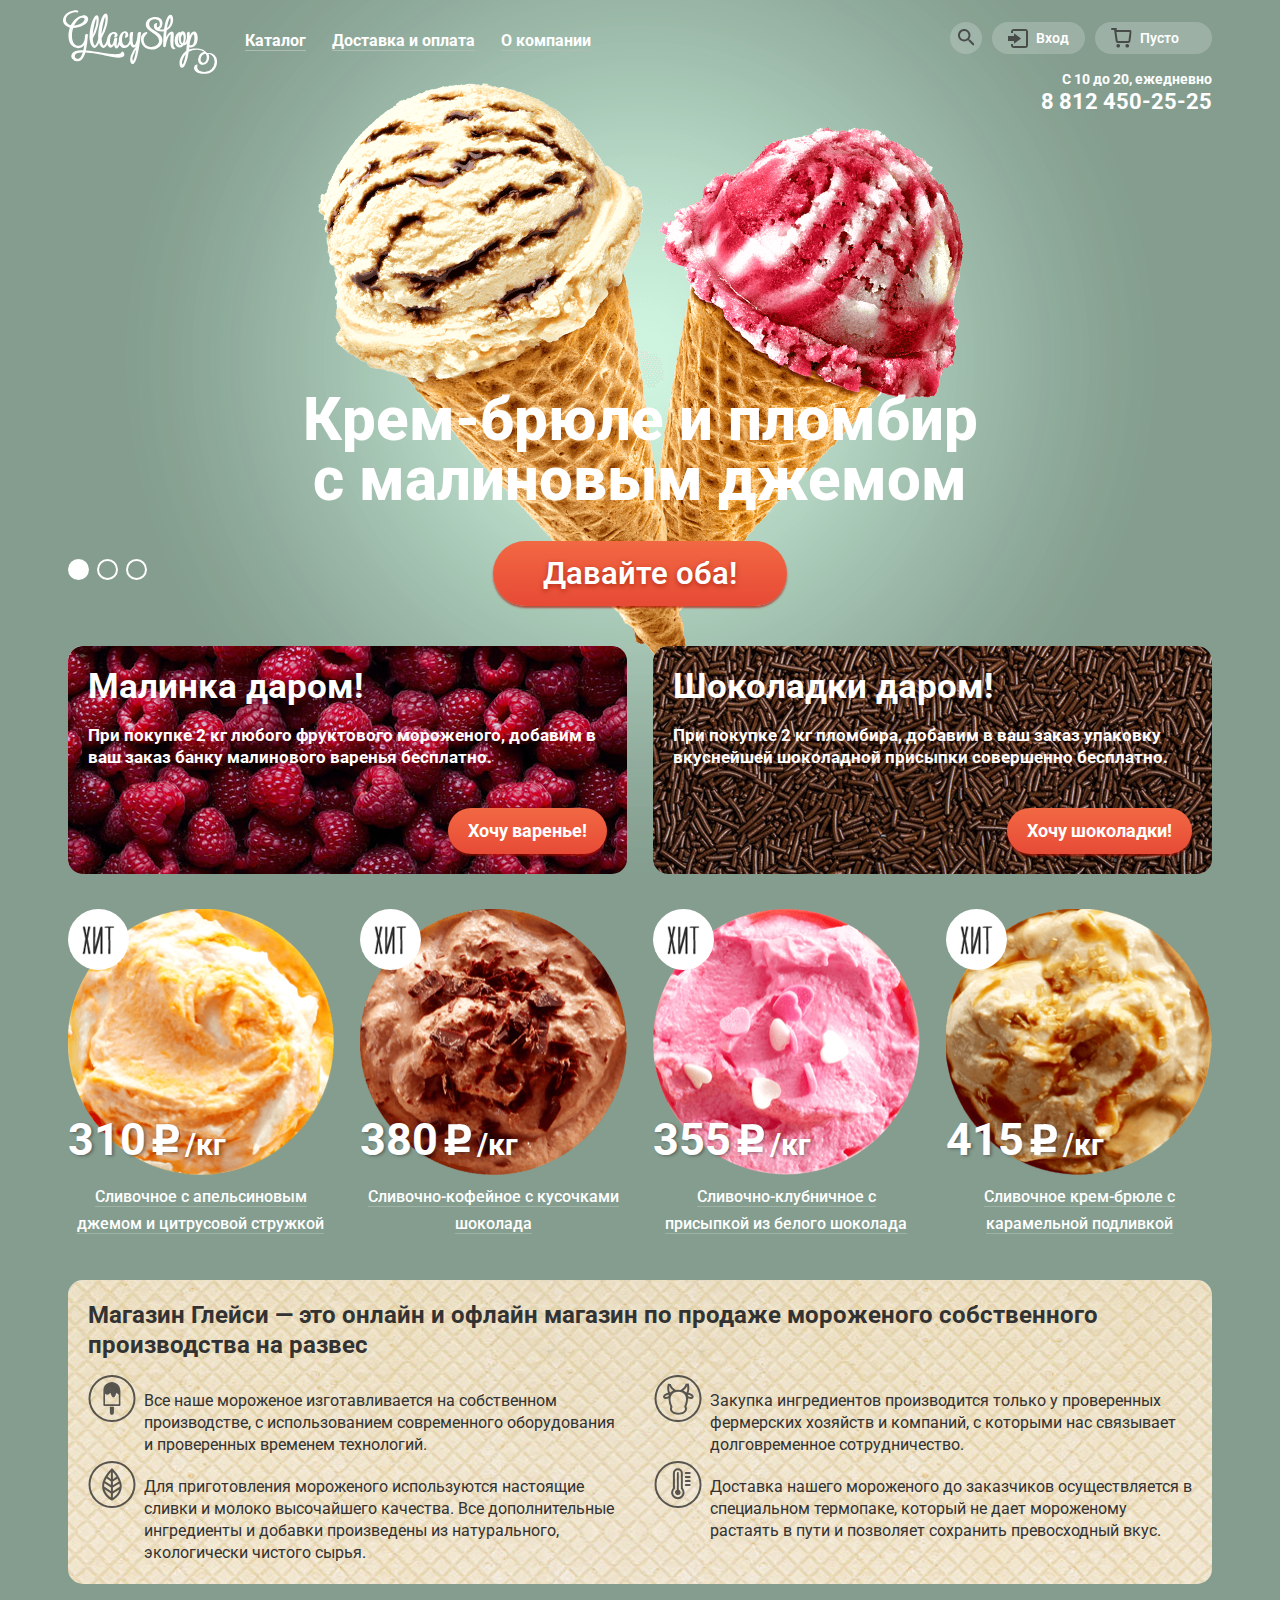
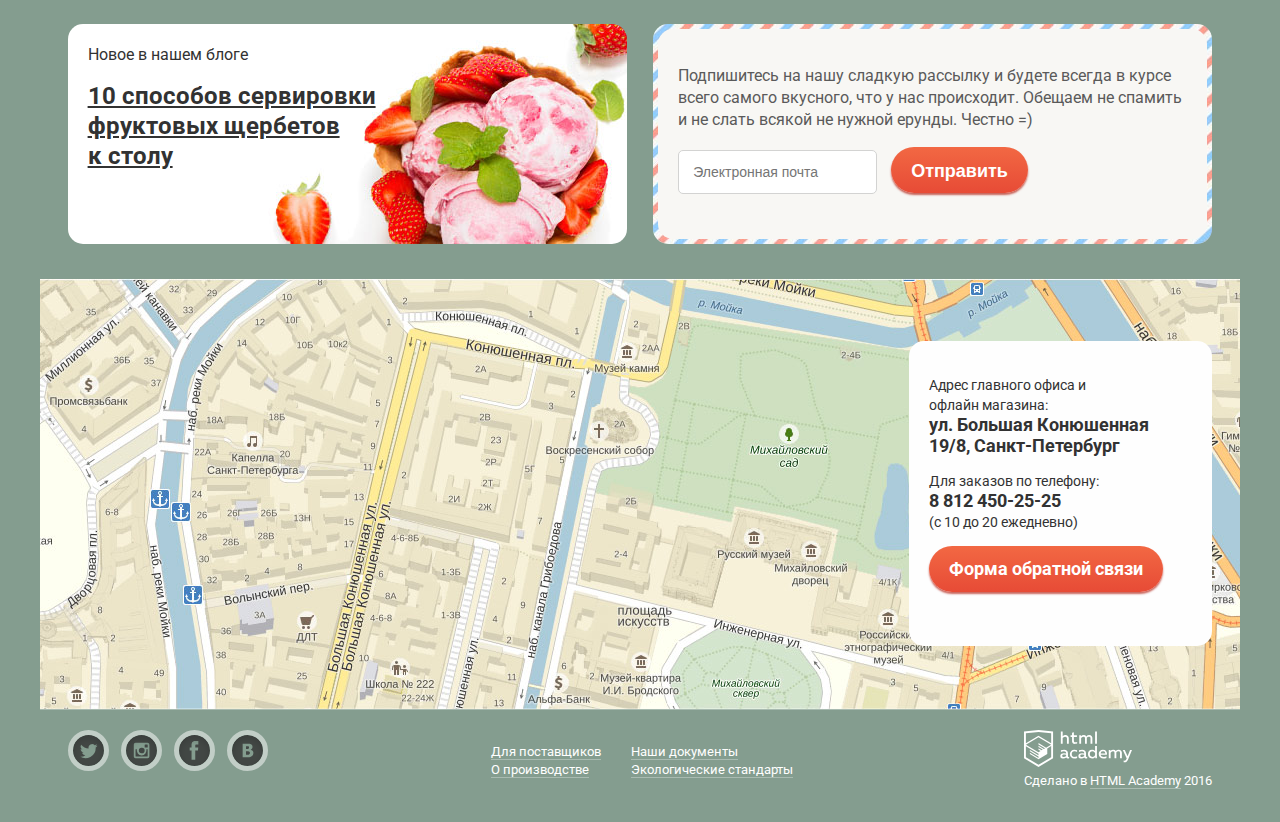
==== index.html @ c0abd9fb "Декоративные элементы" ====
<!DOCTYPE html>
<html lang="ru">
  <head>
      <meta charset="utf-8">
      <title>HTML Academy: Глейси</title>
      <link href="https://fonts.googleapis.com/css?family=Roboto:700,900,500&subset=latin,cyrillic" rel="stylesheet" type="text/css">
      <link rel="stylesheet" href="css/style.css">
  </head>
  <body>
      <svg xmlns="http://www.w3.org/2000/svg" style="display: none;">
          <symbol id="search" width="16.687" height="16.688" viewBox="0 0 16.687 16.688">
              
  <path id="Лупа" class="cls-1" d="M931.155,40.747H930.4l-0.264-.261a6.212,6.212,0,1,0-.675.675l0.263,0.262v0.755l4.773,4.76,1.423-1.422Zm-5.731,0a4.291,4.291,0,1,1,4.3-4.291A4.294,4.294,0,0,1,925.424,40.747Z" transform="translate(-919.219 -30.25)"/>
          </symbol>
          <symbol id="login" width="20.063" height="19" viewBox="0 0 20.063 19">
  <path id="Вход" class="cls-1" d="M973,32.968v-0.96a3,3,0,0,1,3-3h11.059a3,3,0,0,1,3,3V44.986a3,3,0,0,1-3,3H976a3,3,0,0,1-3-3V44h2v2h13V31H975v1.968h-2Zm-3,8.046h6.029v2.743l7.027-5.3-7.027-5.3V35.9H970v5.114Z" transform="translate(-970 -29)"/></symbol>
          <symbol id="cart" width="20.63" height="19.719" viewBox="0 0 20.63 19.719">
  <path id="Корзина" class="cls-1" d="M1092.58,33.46l-1.21,8.912a2.025,2.025,0,0,1-1.88,1.635h-10.88a2.025,2.025,0,0,1-1.88-1.635l-1.47-10.287a3.738,3.738,0,0,1-.13-1.055H1073a1,1,0,0,1,0-2h4a0.992,0.992,0,0,1,.1,1.98h13.97C1092.17,31.01,1092.84,32.141,1092.58,33.46Zm-13.85,8.518-1.31-9h13.2l-0.03.2-1.18,8.788a0.033,0.033,0,0,0-.01.014h-10.67Zm0.52,3.009a1.874,1.874,0,1,1-1.88,1.874A1.874,1.874,0,0,1,1079.25,44.987Zm9,0a1.874,1.874,0,1,1-1.88,1.874A1.874,1.874,0,0,1,1088.25,44.987Z" transform="translate(-1072 -29.031)"/></symbol>
          <symbol id="twitter" viewBox="0 0 31.375 31.4">
              <defs>
    <style>
      .cls-1 {
        fill: #fff;
        fill-rule: evenodd;
        opacity: 0.8;
      }
    </style>
  </defs>
  <path id="Твитер" class="cls-1" d="M46.427,2352.17a15.69,15.69,0,1,1-15.692,15.69A15.688,15.688,0,0,1,46.427,2352.17Zm9.138,10.81a7.331,7.331,0,0,1-2.092.57,3.663,3.663,0,0,0,1.6-2.02,7.4,7.4,0,0,1-2.313.89,3.645,3.645,0,0,0-6.207,3.32,10.316,10.316,0,0,1-7.507-3.81,3.655,3.655,0,0,0,1.127,4.87,3.68,3.68,0,0,1-1.65-.46c0,0.02,0,.03,0,0.05a3.651,3.651,0,0,0,2.922,3.57,3.789,3.789,0,0,1-.96.13,3.861,3.861,0,0,1-.685-0.07,3.643,3.643,0,0,0,3.4,2.53,7.29,7.29,0,0,1-4.524,1.56,8.291,8.291,0,0,1-.869-0.05,10.354,10.354,0,0,0,15.946-8.73c0-.16,0-0.31-0.011-0.47A7.33,7.33,0,0,0,55.565,2362.98Z" transform="translate(-30.75 -2352.16)"/>
          </symbol>
          <symbol id="insta" viewBox="0 0 31.376 31.41">
              <defs>
    <style>
      .cls-1 {
        fill: #fff;
        fill-rule: evenodd;
        opacity: 0.8;
      }
    </style>
  </defs>
  <path id="Инста" class="cls-1" d="M95.865,2352.23a15.69,15.69,0,1,1-15.692,15.69A15.688,15.688,0,0,1,95.865,2352.23Zm6.271,23.61a1.745,1.745,0,0,0,1.745-1.75v-12.31a1.743,1.743,0,0,0-1.745-1.74H89.809a1.743,1.743,0,0,0-1.745,1.74v12.31a1.745,1.745,0,0,0,1.745,1.75h12.328Zm-1.375-9.1a4.921,4.921,0,1,1-9.529,0h-1.38v6.78a0.609,0.609,0,0,0,.611.61h11.065a0.609,0.609,0,0,0,.612-0.61v-6.78h-1.38ZM96,2365.13a2.848,2.848,0,1,1,0,5.68A2.84,2.84,0,0,1,96,2365.13Zm3.7-3.31h1.865a0.608,0.608,0,0,1,.611.61v1.86a0.608,0.608,0,0,1-.611.61H99.7a0.609,0.609,0,0,1-.611-0.61v-1.86A0.609,0.609,0,0,1,99.7,2361.82Z" transform="translate(-80.188 -2352.22)"/>
          </symbol>
          <symbol id="fb" viewBox="0 0 31.375 31.41">
              <defs>
    <style>
      .cls-1 {
        fill: #fff;
        fill-rule: evenodd;
        opacity: 0.8;
      }
    </style>
  </defs>
  <path id="ФБ" class="cls-1" d="M144.865,2352.23a15.69,15.69,0,1,1-15.692,15.69A15.687,15.687,0,0,1,144.865,2352.23Zm0.773,24.99v-9.29h2.743l0.285-3.09h-3.028l0-1.86c0-.89.085-1.26,1.367-1.26h1.764v-3.42h-2.792c-3.294,0-4.082,1.54-4.082,4.34v2.2h-1.889v3.09H141.9v9.29h3.738Z" transform="translate(-129.188 -2352.22)"/>
          </symbol>
          <symbol id="vk" viewBox="0 0 31.375 31.41">
              <defs>
    <style>
      .cls-1 {
        fill: #fff;
        fill-rule: evenodd;
        opacity: 0.8;
      }
    </style>
  </defs>
  <path id="ВК" class="cls-1" d="M193.865,2352.23a15.69,15.69,0,1,1-15.692,15.69A15.687,15.687,0,0,1,193.865,2352.23Zm5.967,18.25a3.1,3.1,0,0,0-.757-2.2,3.7,3.7,0,0,0-2.016-1.09v-0.07a2.881,2.881,0,0,0,1.371-1.14,3.211,3.211,0,0,0,.5-1.77,3.133,3.133,0,0,0-.362-1.52,2.6,2.6,0,0,0-1.091-1.05,4.522,4.522,0,0,0-1.446-.48,17.993,17.993,0,0,0-2.269-.11h-4.8v13.59H194.4a8.909,8.909,0,0,0,2.332-.25,4.783,4.783,0,0,0,1.686-.86,3.684,3.684,0,0,0,1.032-1.27,3.909,3.909,0,0,0,.383-1.78h0Zm-4.372-5.59a1.517,1.517,0,0,0-.169-0.67,1,1,0,0,0-.527-0.5,2.111,2.111,0,0,0-.8-0.17c-0.308,0-.766-0.01-1.374-0.01h-0.237v2.88h0.43c0.583,0,.994-0.01,1.228-0.02a2.044,2.044,0,0,0,.727-0.19,1.129,1.129,0,0,0,.563-0.53,1.9,1.9,0,0,0,.157-0.79h0Zm0.856,5.53a1.673,1.673,0,0,0-.255-0.99,1.533,1.533,0,0,0-.767-0.54,2.658,2.658,0,0,0-.853-0.13c-0.362-.01-0.849-0.01-1.456-0.01h-0.63v3.4h0.184c0.888,0,1.5-.01,1.842-0.02a2.867,2.867,0,0,0,1.041-.24,1.381,1.381,0,0,0,.68-0.59A1.813,1.813,0,0,0,196.316,2370.42Z" transform="translate(-178.188 -2352.22)"/>
          </symbol>
          <symbol id="ice-cream" viewBox="0 0 47.375 47.38">
              <defs>
    <style>
      .cls-1 {
        fill: #323232;
        fill-rule: evenodd;
      }
    </style>
  </defs>
  <path id="Мороженко" class="cls-1" d="M77.454,1381.45a8.575,8.575,0,0,0-14.639,6.06v14.68a0.808,0.808,0,0,0,.809.81H79.157a0.808,0.808,0,0,0,.809-0.81v-14.68A8.512,8.512,0,0,0,77.454,1381.45Zm0.894,19.93H64.433v-10.89c0.045,0.05.092,0.1,0.143,0.16a2.619,2.619,0,0,0,4.309,0,1.185,1.185,0,0,1,.946-0.6,1,1,0,0,1,.309.43,10.746,10.746,0,0,1,.488,1.22,9.606,9.606,0,0,0,.7,1.65,1.753,1.753,0,0,0,3.237,0,9.614,9.614,0,0,0,.7-1.65,10.67,10.67,0,0,1,.488-1.22,1,1,0,0,1,.309-0.43,1.186,1.186,0,0,1,.946.6,3.205,3.205,0,0,0,1.346,1v9.73Zm-9.007,8.58a2.049,2.049,0,1,0,4.1,0v-6.16h-4.1v6.16ZM71.5,1371.8a23.7,23.7,0,1,1-23.7,23.7A23.7,23.7,0,0,1,71.5,1371.8Zm0,45.4a21.7,21.7,0,1,1,21.7-21.7A21.722,21.722,0,0,1,71.5,1417.2Z" transform="translate(-47.813 -1371.81)"/>
          </symbol>
          <symbol id="cow" viewBox="0 0 47.406 47.38">
              <defs>
    <style>
      .cls-1 {
        fill: #323232;
        fill-rule: evenodd;
      }
    </style>
  </defs>
  <path id="Корова" class="cls-1" d="M652.578,1395a2.42,2.42,0,0,1-2.127,1.04,9.366,9.366,0,0,1-3.256-.84,17.086,17.086,0,0,1-1.576,8.35,5.2,5.2,0,0,1,.517,3.08c-0.488,3.38-4.283,5.23-8.524,5.23s-8.018-1.85-8.48-5.23a5.164,5.164,0,0,1,.33-2.62,17.331,17.331,0,0,1-1.786-8.73,8.929,8.929,0,0,1-3.065.76,2.42,2.42,0,0,1-2.127-1.04,2.326,2.326,0,0,1-.162-2.22c0.812-1.91,3.593-2.74,4.75-3.01l0.1-.02c-1.4-2.9-.723-7.6-0.2-9.19l3.057,0.25c0.056,1,.766,2.88,3.436,5.01l1.585,1.09a12.914,12.914,0,0,1,2.4-.23,12.732,12.732,0,0,1,2.289.21l1.692-1.16c2.67-2.13,3.379-4.01,3.435-5.01l3.058-.26c0.528,1.6,1.207,6.35-.224,9.24l0.294,0.07c1.157,0.27,3.937,1.1,4.75,3.01A2.326,2.326,0,0,1,652.578,1395Zm-25.069-3.28s-2.859.66-3.362,1.85,3.155-.14,3.835-0.7A2.317,2.317,0,0,1,627.509,1391.72Zm3.3,0.07c-1.752,2.75-1.578,7,.467,11.37l0.367,0.78-0.318.8a3.209,3.209,0,0,0-.208,1.62c0.329,2.41,3.6,3.5,6.5,3.5s6.2-1.1,6.545-3.52a3.177,3.177,0,0,0-.33-1.9l-0.416-.84,0.378-.86c1.878-4.25,1.97-8.37.244-11.02-1.3-1.99-3.575-3.04-6.587-3.04C634.4,1388.68,632.1,1389.75,630.806,1391.79Zm20.093,1.78c-0.5-1.19-3.361-1.85-3.361-1.85a2.328,2.328,0,0,1-.474,1.15C647.745,1393.43,651.4,1394.75,650.9,1393.57Zm-18.57-6.1s-3.595-2.48-3.735-5.02c-0.4,2.18-.584,5.62.7,6.99A21,21,0,0,1,632.329,1387.47Zm10.232-.1s3.595-2.47,3.736-5.01c0.4,2.17.584,5.61-.705,6.98A22.893,22.893,0,0,0,642.561,1387.37Zm-5.378-15.57a23.7,23.7,0,1,1-23.7,23.7A23.7,23.7,0,0,1,637.183,1371.8Zm0,45.4a21.7,21.7,0,1,1,21.7-21.7A21.722,21.722,0,0,1,637.183,1417.2Z" transform="translate(-613.469 -1371.81)"/>
          </symbol>
          <symbol id="leaf" viewBox="0 0 47.375 47.38">
              <defs>
    <style>
      .cls-1 {
        fill: #323232;
        fill-rule: evenodd;
      }
    </style>
  </defs>
  <path id="Листик" class="cls-1" d="M71.437,1499.62s-22.24-10.18,0-32.75C93.677,1489.44,71.437,1499.62,71.437,1499.62Zm7.516-17.18-6.536,4.16h0l-0.021,3.68,6.894-4.41A13.37,13.37,0,0,0,78.953,1482.44Zm-15.39,3.19,6.833,4.48v-3.62l-6.453-4.15A13.622,13.622,0,0,0,63.563,1485.63Zm6.833-1.52v-3.63L66,1477.1a21.756,21.756,0,0,0-1.464,3.24Zm0-6.09v-7.04a39.184,39.184,0,0,0-3.356,4.42Zm2,0.28,3.629-2.6a39.493,39.493,0,0,0-3.629-4.82v7.42Zm0.021,2.3h0l-0.021,3.68,5.981-3.85a21.714,21.714,0,0,0-1.337-3.01Zm6.443,7.9-6.443,4.1h0l-0.021,4.16A15.3,15.3,0,0,0,78.859,1488.5Zm-8.463,8.2v-4.21l-6.417-4.13C65.085,1492.5,68.3,1495.29,70.4,1496.7Zm1.1-36.9a23.7,23.7,0,1,1-23.7,23.7A23.7,23.7,0,0,1,71.5,1459.8Zm0,45.4a21.7,21.7,0,1,1,21.7-21.7A21.722,21.722,0,0,1,71.5,1505.2Z" transform="translate(-47.813 -1459.81)"/>
          </symbol>
          <symbol id="thermometer" viewBox="0 0 47.406 47.38"><defs>
    <style>
      .cls-1 {
        fill: #323232;
        fill-rule: evenodd;
      }
    </style>
  </defs>
  <path id="Градусник" class="cls-1" d="M637.023,1498.33a6.814,6.814,0,0,1-6.823-6.77,8.038,8.038,0,0,1,1.822-4.6v-14.84a5,5,0,0,1,10,0v14.91a7.629,7.629,0,0,1,1.778,4.53A6.775,6.775,0,0,1,637.023,1498.33Zm0-2a4.8,4.8,0,0,1-4.8-4.77,5.237,5.237,0,0,1,1.845-3.78v-15.66a3,3,0,0,1,6,0v15.72a5.092,5.092,0,0,1,1.754,3.72A4.8,4.8,0,0,1,637.023,1496.33Zm2.706-4.91a2.774,2.774,0,1,1-3.675-2.61v-16.84a0.949,0.949,0,0,1,1.9,0v16.87A2.765,2.765,0,0,1,639.729,1491.42ZM645,1475h4a1,1,0,0,1,0,2h-4A1,1,0,0,1,645,1475Zm0-4h4a1,1,0,0,1,0,2h-4A1,1,0,0,1,645,1471Zm0,8h4a1,1,0,0,1,0,2h-4A1,1,0,0,1,645,1479Zm0,4h4a1,1,0,0,1,0,2h-4A1,1,0,0,1,645,1483Zm-7.817-23.2a23.7,23.7,0,1,1-23.7,23.7A23.7,23.7,0,0,1,637.183,1459.8Zm0,45.4a21.7,21.7,0,1,1,21.7-21.7A21.722,21.722,0,0,1,637.183,1505.2Z" transform="translate(-613.469 -1459.81)"/>
          </symbol>
      </svg>
      
      <input type="radio" id="btn-1" name="toggle" checked>
      <input type="radio" id="btn-2" name="toggle">
      <input type="radio" id="btn-3" name="toggle">
      
      <div class="site-wrapper">
          
          <header class="homepage-header">
              <div class="container">
                  <div class="row clearfix">
                      <div class="nav-block clearfix">
                          <a class="logo">
                              <img src="img/Logo.svg" width="154" height="64" alt="Gllacy-shop">
                          </a>
                          <nav class="main-navigation">
                              <ul class="main-menu">
                                  <li class="site-section">
                                      <a href="#">Каталог</a>
                                      <ul class="catalog-menu popup">
                                          <li class="catalog-section">
                                              <a href="#">Новинки</a>
                                          </li>
                                          <li class="catalog-section">
                                            <a href="catalog.html">Сливочное</a>
                                          </li>
                                          <li class="catalog-section">
                                              <a href="#">Щербеты</a>
                                          </li>
                                          <li class="catalog-section">
                                              <a href="#">Фруктовый лед</a>
                                          </li>
                                          <li class="catalog-section">
                                              <a href="#">Мелорин</a>
                                          </li>
                                      </ul>
                                  </li>
                                  <li class="site-section">
                                      <a href="#">Доставка и оплата</a>
                                  </li>
                                  <li class="site-section">
                                      <a href="#">О компании</a>
                                  </li>
                              </ul>
                          </nav>
                      </div>
                      <div class="user-block">

                        <div class="user-btn search">
                            <a class="user-link clickable" href="#"><svg class="user-symbol search-symbol"><use xlink:href="#search" /></svg></a>
                            <div class="popup search-popup">
                                <form class="user-form search-form" action="#" method="post">
                                    <input class="field search-field" type="text" name="search-field" placeholder="Что ищем?">    
                                </form>
                            </div>
                        </div>

                        <div class="user-btn login">
                            <a class="user-link clickable" href="#"><svg class="user-symbol login-symbol"><use xlink:href="#login" /></svg><span>Вход</span></a>
                            <div class="popup login-popup">
                                <form class="user-form login-form" action="#" method="post">
                                    <input class="field" type="text" name="email" placeholder="Электронная почта"><br>
                                    <input class="field" type="text" name="password" placeholder="Пароль"><br>
                                    <input class="btn" type="submit" value="Войти">

                                    <div class="user-help">
                                        <a href="#">Забыли пароль?</a><br>
                                        <a href="#">Новая регистрация</a>
                                    </div>
                                </form>
                            </div>
                        </div>

                        <div class="user-btn cart">
                            <a class="user-link"><svg class="user-symbol cart-symbol"><use xlink:href="#cart" /></svg><span>Пусто</span></a>
                        </div>

                        <div class="contacts">
                              <p>С 10 до 20, ежедневно<br><span>8 812 450-25-25</span></p>
                        </div>
                      </div>
                  </div>
              </div>
          </header>
          
          <main class="main-content">
              <div class="container">
                  <div class="row">
                      <div class="slider">
                          <div class="slide" id="slide1">
                              <div class="slide-title">Крем-брюле и пломбир с малиновым джемом</div>
                              <a class="slide-btn" href="#">Давайте оба!</a>
                          </div>
                          <div class="slide" id="slide2">
                              <div class="slide-title">Шоколадный пломбир и лимонный сорбет</div>
                              <a class="slide-btn" href="#">Давайте оба!</a>
                          </div>
                          <div class="slide" id="slide3">
                              <div class="slide-title">Пломбир с помадкой и клубничный щербет</div>
                              <a class="slide-btn" href="#">Давайте оба!</a>
                          </div>
                          <div class="slider-controls">
                              <label for="btn-1"></label>
                              <label for="btn-2"></label>
                              <label for="btn-3"></label>
                          </div>
                      </div>
                  </div>
              
                  <div class="row">
                      <div class="banner-row clearfix">
                          <div class="banner raspberry">
                              <b>Малинка даром!</b>
                              <p>При покупке 2 кг любого фруктового мороженого, добавим в ваш заказ банку малинового варенья бесплатно.</p>
                              <a class="btn banner-btn" href="#">Хочу варенье!</a>
                          </div>
                          <div class="banner chocolate">
                              <b>Шоколадки даром!</b>
                              <p>При покупке 2 кг пломбира, добавим в ваш заказ упаковку вкуснейшей шоколадной присыпки совершенно бесплатно.</p>
                              <a class="btn banner-btn" href="#">Хочу шоколадки!</a>
                          </div>
                      </div>
                  </div>

                  <div class="row">
                      <div class="catalog">
                          <article class="ice-cream hit">
                              <div class="item-pic">
                                  <img src="img/1.png" alt="Сливочное мороженое">
                                  <ul class="item-price">
                                      <li class="price-value">310</li>
                                      <li class="currency"></li>
                                      <li class="weight">/кг</li>
                                  </ul>
                              </div>
                              <h3 class="article-title">Сливочное с апельсиновым джемом и цитрусовой стружкой</h3>
                              <div class="popup quick-view">
                                  <div class="quick-view-btn">
                                      <a class="btn" href="#">Быстрый просмотр</a>
                                  </div>
                              </div>
                          </article>
                          <article class="ice-cream hit">
                              <div class="item-pic">
                                  <img src="img/2.png" alt="Сливочное мороженое">
                                  <ul class="item-price">
                                      <li class="price-value">380</li>
                                      <li class="currency"></li>
                                      <li class="weight">/кг</li>
                                  </ul>
                              </div>
                              <h3 class="article-title">Сливочно-кофейное с кусочками шоколада</h3>
                              <div class="popup quick-view">
                                  <div class="quick-view-btn">
                                      <a class="btn" href="#">Быстрый просмотр</a>
                                  </div>
                              </div>
                          </article>
                          <article class="ice-cream hit">
                              <div class="item-pic">
                                <img src="img/3.png" alt="Сливочное мороженое">
                                  <ul class="item-price">
                                      <li class="price-value">355</li>
                                      <li class="currency"></li>
                                      <li class="weight">/кг</li>
                                  </ul>
                              </div>
                              <h3 class="article-title">Сливочно-клубничное с присыпкой из белого шоколада</h3>
                             <div class="popup quick-view">
                                  <div class="quick-view-btn">
                                      <a class="btn" href="#">Быстрый просмотр</a>
                                  </div>
                              </div>
                          </article>
                          <article class="ice-cream hit">
                              <div class="item-pic">
                                <img src="img/4.png" alt="Сливочное мороженое">
                                  <ul class="item-price">
                                      <li class="price-value">415</li>
                                      <li class="currency"></li>
                                      <li class="weight">/кг</li>
                                  </ul>
                              </div>
                              <h3 class="article-title">Сливочное крем-брюле с карамельной подливкой</h3>
                              <div class="popup quick-view">
                                  <div class="quick-view-btn">
                                      <a class="btn" href="#">Быстрый просмотр</a>
                                  </div>
                              </div>
                          </article>
                      </div>
                  </div>

                  <div class="row">
                      <div class="about-gllacy">
                          <h1>Магазин Глейси  — это онлайн и офлайн магазин по продаже мороженого собственного производства на развес</h1>
                          <div class="col-wrapper clearfix">
                              <div class="col">
                                  <p>Все наше мороженое изготавливается на собственном производстве, с использованием современного оборудования и проверенных временем технологий.</p>
                                  <svg class="gllacy-symbol"><use xlink:href="#ice-cream" /></svg>
                              </div>
                              <div class="col">
                                  <p>Закупка ингредиентов  производится только у проверенных фермерских хозяйств и компаний, с которыми нас связывает долговременное сотрудничество.</p>
                                  <svg class="gllacy-symbol"><use xlink:href="#cow" /></svg>
                              </div>
                          </div>
                          <div class="col-wrapper clearfix">
                              <div class="col">
                                  <p>Для приготовления мороженого используются настоящие сливки и молоко высочайшего качества. Все дополнительные ингредиенты и добавки произведены из натурального, экологически чистого сырья.</p>
                                  <svg class="gllacy-symbol"><use xlink:href="#leaf" /></svg>
                              </div>
                              <div class="col">
                                  <p>Доставка нашего мороженого до заказчиков осуществляется в специальном термопаке, который не дает мороженому растаять в пути и позволяет сохранить превосходный вкус.</p>
                                  <svg class="gllacy-symbol"><use xlink:href="#thermometer" /></svg>
                              </div>
                          </div>
                      </div>
                  </div>

                  <div class="row">
                      <div class="banner-row clearfix">
                          <div class="banner blog">
                              <span>Новое в нашем блоге</span><br>
                              <a class="blog-post" href="#">10  способов сервировки<br>фруктовых щербетов<br>к столу</a>
                          </div>

                          <div class="banner subscribe">
                              <div class="subscribe-background">
                                  <p>Подпишитесь на нашу сладкую рассылку и будете всегда в курсе всего самого вкусного, что у нас происходит. Обещаем не спамить и не слать всякой не нужной ерунды. Честно =)</p>
                                  <form class="subscribe-form" action="#" method="post">
                                      <input class="field" type="text" name="email" placeholder="Электронная почта">
                                      <input type="submit" class="btn" value="Отправить">
                                  </form>
                              </div>
                          </div>
                      </div>
                  </div>
              

              <div class="container-map">
                  <div class="info">
                      <p>Адрес главного офиса и<br>офлайн магазина:<br>
                          <span>ул. Большая Конюшенная<br>19/8, Санкт-Петербург</span>
                      </p>
                      <p>Для заказов по телефону:<br>
                          <span>8 812 450-25-25</span><br>
                          (с 10 до 20 ежедневно)
                      </p>
                      <a class="btn" href="#">Форма обратной связи</a>
                  </div>
              </div>
                  
            </div>
      </main>
          
          <footer class="main-footer">
              <div class="container">
                  <div class="row clearfix">
                      <section class="footer-social">
                          <a class="social-btn social-btn-twit" href="#"><svg class="social-net"><use xlink:href="#twitter" /></svg></a>
                          <a class="social-btn social-btn-inst" href="#"><svg class="social-net"><use xlink:href="#insta" /></svg></a>
                          <a class="social-btn social-btn-fb" href="#"><svg class="social-net"><use xlink:href="#fb" /></svg></a>
                          <a class="social-btn social-btn-vk" href="#"><svg class="social-net"><use xlink:href="#vk" /></svg></a>
                      </section>

                      <section class="footer-info clearfix">
                          <ul class="footer-info_list">
                              <li>
                                  <a class="usual" href="#">Для поставщиков</a>
                              </li>
                              <li>
                                  <a class="usual" href="#">О производстве</a>
                              </li>
                          </ul>
                          <ul class="footer-info_list">
                              <li>
                                  <a class="usual" href="#">Наши документы</a>
                              </li>
                              <li>
                                  <a class="usual" href="#">Экологические стандарты</a>
                              </li>
                          </ul>
                      </section>

                      <section class="footer-copyright">
                          <div class="dev-block">
                              <img class="html" src="img/logo-html.svg">
                              <br>
                              <span>Сделано в <a class="usual" href="#">HTML Academy</a> 2016</span>
                          </div>
                      </section>
                  </div>
              </div>
          </footer>
          
      </div>
      
  </body>
</html>
---- css/style.css ----
body {
    /*max-width: 1200px;
    min-width: 900px;*/
    margin: 0 auto;
    font-size: 16px;
    line-height: 22px;
    color: #ffffff;
    font-weight: normal;
    font-family: Roboto, sans-serif;
    background-color: #849d8f;
}

.main-content h1 {
    font-size: 24px;
    line-height: 30px;
    margin: 0;
    color: #323232;
}

.catalog-content h1 {
    margin: 0;
    font-size: 35px;
    line-height: 41px;
    font-weight: bold;
}

.catalog-content h2 {
    font-size: 14px;
    line-height: 16px;
    font-weight: medium;
}

.raspberry b,
.chocolate b {
    font-size: 35px;
    line-height: 41px;
    font-weight: bold;
}

.raspberry p,
.chocolate p {
    font-size: 17px;
    line-height: 22px;
    font-weight: bold;
}

/* ---------------------------------- Сетка */

body > input[type="radio"] {
  display: none;
}

.site-wrapper {
  background-repeat: no-repeat;
  background-position: top center;

  transition: background-image 0.5s ease, background-color 0.5s ease;
}

.site-wrapper:before,
.site-wrapper:after {
  content: "";

  visibility: hidden;
}

.site-wrapper:before,
.site-wrapper:after {
  background-image: url("../img/ice-cream2.png");
}

.site-wrapper:after {
  background-image: url("../img/ice-cream3.png");
}

.container {
    max-width: 1200px;
    min-width: 900px;
    margin: 0 auto;
    /*border-right: 1px solid black;
    border-left: 1px solid black;*/
}

.row {
    margin-left: 2.3%;
    margin-right: 2.3%;
}

.clearfix::after {
    content: "";
    display: table;
    clear: both;
}

/* Хедер */

.popup {
    display: none;
}

.homepage-header {
    margin-bottom: 310px;
}

.innerpage-header {
    margin-bottom: 25px;
}

.homepage-header .row,
.innerpage-header .row {
    padding-top: 10px;
    margin-bottom: 25px;
}

.nav-block {
    float: left;
    width: 585px;
}

.user-block {
    float: right;
    position: relative;
    width: 265px;
    padding-top: 12px;
    font-size: 0;
    text-align: right;
}

.logo {
    display: block;
    float: left;
    margin-left: -5px;
    margin-right: 15px;
    width: 154px;
}

.main-navigation {
    float: left;
    width: 400px;
    padding-top: 12px;
}

    .main-menu {
        margin: 10px 0;
        padding: 0;
        font-size: 0;
        list-style: none;
    }

    .site-section {
        display: inline-block;
        position: relative;
        margin: 0;
        vertical-align: top;
    }

    .site-section > a {
        padding: 0;
        margin: 13px;
        font-size: 16px;
        line-height: 18px;
        font-weight: bold;
        color: #ffffff;
        text-decoration: none;
        border-bottom: 1px solid #adbdb4;
    }

    .main-menu a.active {
        color: #ffffff;
        background-color: #d07058;
    }

    .site-section > a:hover,
    .site-section > a:active,
    .site-section > a.active {
        padding: 8px 13px;
        margin: 0;
        color: #333333;
        text-decoration: none;
        background-color: #f7f6f3;
        border: 0;
        border-radius: 50px;
    } 

    .site-section > a:active {
        box-shadow: inset 0 3px 7px 0 rgba(0, 0, 0, 0.35);
    }

    .site-section:hover .popup {
            display: block;
        }

    .site-section > a.active {
        color: #ffffff;
        background-color: #d07058;
    }

        .catalog-menu {
            position: absolute;
            top: 27px;
            left: -6px;
            width: 143px;
            margin: 0;
            padding: 0;
            list-style: none;
            box-shadow: 0 20px 20px 0 rgba(0, 0, 0, 0.4);
        }

        .catalog-section {
            font-weight: normal;
            background-color: #f8f7f4;
        }

        .catalog-section a {
            display: block;
            padding: 9px 21px 14px 21px;
            font-size: 14px;
            font-weight: normal;
            line-height: 16px;
            color: #323232;
            text-decoration: none;
            border-radius: inherit;
        }

        .catalog-section:first-child a {
            font-weight: bold;
            margin: 0 8px;
            padding: 9px 13px 14px 13px;
            border-bottom: 1px solid #d1d0ce;
        }

        .catalog-section:first-child {
            border-top-left-radius: 5px;
            border-top-right-radius: 5px;
        }

        .catalog-section:last-child {
            border-bottom-left-radius: 5px;
            border-bottom-right-radius: 5px;
        }

        .catalog-section:hover {
            background-color: #fbded7;
        }

        .catalog-section:active {
            background-color: #f6b5a5;
        }



/* Юзер-блок */

.user-btn {
    display: inline-block;
    position: relative;
    vertical-align: middle;
    margin-right: 10px;
    height: 32px;
    line-height: 32px;
    font-size: 0;
    font-weight: 600;
    text-align: left;
    border-radius: 16px;
}

.search {
    width: 32px;
    text-align: center;
}

.login {
    width: 93px;
}

.cart {
    width: 117px;
    margin-right: 0;
}

.user-link {
    display: block;
    width: inherit;
    border-radius: inherit;
    padding-left: 16px;
    line-height: 32px;
    color: #ffffff;
    text-decoration: none;
    box-sizing: border-box;
    background-color: rgba(255, 255, 255, 0.2);
}

.search .user-link {
    padding-left: 0;
}

.user-symbol {
    vertical-align: middle;
    margin-right: 8px;
    fill: #ffffff;
}

.search-symbol {
    width: 16px;
    height: 18px;
    margin-right: 0;
}

.login-symbol {
    width: 20px;
    height: 19px;
}

.cart-symbol {
    width: 21px;
    height: 20px;
}

.login span,
.cart span {
    font-size: 14px;
    vertical-align: middle;
}

.active-link {
    background-color: #f7f6f3;
}

.active-link span {
    color: #323232;
}

    .clickable:hover {
        background-color: #f8f7f4;
    }

    .clickable:hover .user-symbol {
        fill: #ffffff;
    }

    .clickable:hover span {
        color: #e9e8e5;
    }

    .user-btn:hover .popup {
        display: block;
    }

.popup {
    position: absolute;
    right: 0;
    padding-top: 5px;
    border-radius: 5px;
}

.user-form {
    padding-top: 20px;
    padding-left: 15px;
    padding-right: 15px;
    box-sizing: border-box;
    text-align: left;
    background-color: #f8f7f4;
    border-radius: 5px;
    box-shadow: 0 20px 20px 0 rgba(0, 0, 0, 0.4);
}

.search-form {
    width: 341px;
}

.login-form {
    width: 277px;
    padding-bottom: 20px;
}

.field {
    width: 100%;
    padding-top: 9px;
    padding-bottom: 9px;
    padding-left: 14px;
    margin-bottom: 20px;
    font-size: 14px;
    line-height: 24px;
    border: 1px solid #d3d3d2;
    border-radius: 5px;
    box-sizing: border-box;
}

.field:hover {
    border: 2px solid #c7c6c5;
}

.field:focus {
    outline: none;
    border: 2px solid #8fbdec;
}

.login-form .btn {
    margin: 0;
    margin-right: 20px;
}

.user-help {
    display: inline-block;
    font-size: 13px;
    line-height: 24px;
    color: #323232;
}

.cart-goods {
    width: 540px;
    padding: 0 15px 20px 15px;
    font-size: 13px;
    font-weight: normal;
    color: #323232;
    background-color: #f8f7f4;
    border-radius: 5px;
    box-sizing: border-box;
}



.contacts {
    position: absolute;
    font-size: 14px;
    font-weight: bold;
    right: 0px;
}

.contacts span {
    font-size: 22px;
    line-height: 24px;
}

/* Красные кнопки */

.btn {
    display: inline-block;
    margin-top: 0;
    height: 46px;
    padding-left: 20px;
    padding-right: 20px;
    font-size: 18px;
    line-height: 46px;
    font-weight: bold;
    color: #ffffff;
    text-decoration: none;
    border: 0;
    border-radius: 23px;
    background: linear-gradient(to top, #e74b36, #f26843);
    box-shadow: 0 2px 2px 0 rgba(172, 16, 0, 0.64);
}

.btn:hover {
    background: linear-gradient(to top, #ec6f5e, #f58669);
    box-shadow: 0 1px 2px 0 #ac1000;
}

.btn:active {
    background: linear-gradient(to top, #e1613e, #d74531);
    box-shadow: inset 0 2px 2px 0 #942718;
}

/* Слайдер */


.slider {
  position: relative;

  text-align: center;
  color: #ffffff;
  margin-bottom: 40px;
}

.slide {
  display: none;
}

.slide-title {
  width: 700px;
  margin: 0 auto;
  margin-bottom: 30px;

  font-weight: 800;
  font-size: 60px;
    line-height: 60.35px;
}

.slide-btn {
  display: inline-block;
  padding: 12px 50px;

  font-weight: 600;
  font-size: 31px;
  line-height: 41px;
  vertical-align: top;
  color: #ffffff;
  text-decoration: none;
  text-shadow: 0 2px 5px rgba(160, 32, 11, 0.76);

  background: #f26843;
  background:    -moz-linear-gradient(top, #f26843 0%, #e74a35 100%);
  background: -webkit-linear-gradient(top, #f26843 0%, #e74a35 100%);
  background:         linear-gradient(to bottom, #f26843 0%, #e74a35 100%);
  border-radius: 100px;
  box-shadow: 0 2px 2px rgba(172, 16, 0, 0.64);
}

.slide-btn:hover {
  background:    -moz-linear-gradient(top, #f58669 0%, #ec6f5e 100%);
  background: -webkit-linear-gradient(top, #f58669 0%, #ec6f5e 100%);
  background:         linear-gradient(to bottom, #f58669 0%, #ec6f5e 100%);
  box-shadow: 0 2px 2px rgba(172, 16, 0, 1);
}

.slide-btn:active {
  background:    -moz-linear-gradient(top, #d84732 0%, #e1613e 100%);
  background: -webkit-linear-gradient(top, #d84732 0%, #e1613e 100%);
  background:         linear-gradient(to bottom, #d84732 0%, #e1613e 100%);
  box-shadow: inset 0 2px 2px rgba(172, 16, 0, 1);
}

.slider-controls {
  position: absolute;
  bottom: 25px;
  left: 0;
  z-index: 20;

  font-size: 0;
}

.slider-controls label {
  display: inline-block;
  width: 17px;
  height: 17px;
  margin-right: 8px;

  vertical-align: top;

  background-color: transparent;
  border: 2px solid #ffffff;
  border-radius: 50%;
  cursor: pointer;
}

#btn-1:checked ~ .site-wrapper #slide1,
#btn-2:checked ~ .site-wrapper #slide2,
#btn-3:checked ~ .site-wrapper #slide3 {
  display: block;
}

#btn-1:checked ~ .site-wrapper {
  background-color: #849d8f;
  background-image: url(../img/ice-cream1.png);
}

#btn-2:checked ~ .site-wrapper {
  background-color: #8996a6;
  background-image: url(../img/ice-cream2.png);
}

#btn-3:checked ~ .site-wrapper {
  background-color: #9d8b84;
  background-image: url("../img/ice-cream3.png");
}

#btn-1:checked ~ .site-wrapper label[for="btn-1"],
#btn-2:checked ~ .site-wrapper label[for="btn-2"],
#btn-3:checked ~ .site-wrapper label[for="btn-3"] {
  background-color: #ffffff;
}

/* Баннеры (2 ряда) */

.banner-row {
    margin-bottom: 35px;
}

.banner {
    float: left;
    position: relative;
    margin-right: 2.3%;
    width: 48.85%;
    min-height: 228px;
    padding: 20px 20px 20px 20px;
    box-sizing: border-box;
    border-radius: 15px;
}

.banner:nth-child(even) {
    margin-right: 0;
}

.banner-btn {
    position: absolute;
    bottom: 20px;
    right: 20px;
}

.raspberry {
    background-image: url("../img/raspberry-background.jpg");
}

.chocolate {
    background-image: url("../img/chocolate-background.jpg");
}

.blog {
    min-height: 220px;
    background-image: url("../img/strawberry-background.jpg");
}

.blog span {
    font-size: 16px;
    line-height: 22px;
    color: #323232;
}

.blog-post {
    display: block;
    margin-top: 15px;
    font-size: 24px;
    line-height: 30px;
    font-weight: bold;
    color: #323232;
}

.subscribe {
    min-height: 220px;
    padding: 5px;
    background-image: url(../img/post-background.jpg);
}

.subscribe-background {
    padding: 20px 20px 0 20px;
    min-height: 210px;
    box-sizing: border-box;
    color: #5a5a5a;
    background-color: #f8f7f4;
    border-radius: inherit;
}

.subscribe-form .field {
    width: auto;
    margin-right: 10px;
}

/* Каталог */

.catalog {
    font-size: 0;
}

.ice-cream {
    display: inline-block;
    position: relative;
    vertical-align: top;
    width: 23.275%;
    min-height: 290px;
    margin-right: 2.3%;
    margin-bottom: 40px;
    text-align: center;
}

.ice-cream:nth-child(4n) {
    margin-right: 0;
}

.item-pic {
    position: relative;
    border-radius: 50%;
}

.item-pic img {
    width: 100%;
    height: auto;
}

.hit::after {
    content: "";
    position: absolute;
    top: 0;
    left: 0;
    width: 61px;
    height: 61px;
    background: url(../img/hit.jpg) no-repeat center;
    border-radius: 50%;
    overflow: hidden;
}

.item-price {
    position: absolute;
    bottom: 20px;
    left: 0;
    padding: 0;
    list-style: none;
    text-align: left;
}

.item-price li {
    display: inline-block;
    vertical-align: baseline;
    margin-right: 5px;
    font-weight: bold;
    text-shadow: 2px 1px 3px rgba(49, 50, 53, 0.5);
}

.price-value {
    font-size: 45px;
}

.currency {
    width: 29px;
    height: 39px;
    background: url(../img/rub.svg) no-repeat 0 7px;    
}

.weight {
    font-size: 30px;
}

h3 {
    display: inline;
    font-size: 16px;
    line-height: 22px;
    font-weight: 500;
    color: #ffffff;
    border-bottom: 1px solid #9db1a5;
}

.ice-cream:hover .popup {
    display: block;
}

.quick-view {
    position: absolute;
    padding-top: 77px;
    height: 102%;
    width: 109.8%;
    top: -2%;
    left: -4.9%;
    background-color: rgba(255, 255, 255, 0.2);
    border-radius: 5px;
}

.quick-view-btn {
    position: relative;
    width: 100%;
    height: 100%;
}

.quick-view-btn .btn {
    position: absolute;
    left: 50%;
    bottom: 6.8%;
    margin-left: -104px;
}

/* О Глейси */

.about-gllacy {
    padding: 20px;
    padding-bottom: 0;
    margin-bottom: 40px;
    border-radius: 15px;
    box-sizing: border-box;
}

.about-gllacy h1 {
    margin-bottom: 30px;
}

.about-gllacy p {
    color: #323232;
    margin-top: 0;
    margin-bottom: 20px;
}

.about-gllacy .col {
    float: left;
    position: relative;
    padding-left: 56px;
    width: 48.74%;
    box-sizing: border-box;
}

.about-gllacy .col:nth-child(even) {
    float: left;
    margin-left: 2.52%;
}

.gllacy-symbol {
    position: absolute;
    top: -15px;
    left: 0;
    width: 48px;
    height: 47px;
}

.col-wrapper {
    margin: 0;
}

/* Карта */

.container-map {
    position: relative;
    overflow: hidden;
    height: 430px;
    background: url("../img/map.jpg") no-repeat;
}

.info {
    position: absolute;
    top: 62px;
    right: 2.3%;
    width: 263px;
    height: 265px;
    padding: 20px;
    
    font-size: 14px;
    line-height: 20px;
    color: #323232;
    background-color: #fefefe;
    border-radius: 15px;
}

.info span {
    font-size: 18px;
    line-height: 24x;
    font-weight: bold;
}

/* Подвал */ 

.main-footer .container {
    padding-top: 20px;
    padding-bottom: 30px;
    border-top: 1px solid #a9bbb1;
    
    font-size: 13px;
    line-height: 18px;
}

.footer-social,
.footer-info,
.footer-copyright {
    float: left;
    width: 25%;
    padding-right: 2.3%;
    box-sizing: border-box;
}

.footer-copyright {
    padding-right: 0;
    text-align: right;
}

.dev-block {
    display: inline-block;
    text-align: left;
}

.footer-social {
    font-size: 0;
}

.footer-info {
    width: 50%;
    font-size: 0;
    text-align: center;
}

.footer-info_list {
    display: inline-block;
    padding-left: 30px;
    list-style: none;
    vertical-align: top;
    text-align: left;
    font-size: 13px;
    line-height: 18px;
}

/* Cтили для обычных ссылок*/

.usual {
    color: #ffffff;
    text-decoration: none;
    border-bottom: 1px solid #a9bbb1;
}

.usual:hover,
.usual:active {
    color: #ffbc9e;
    border-bottom: 1px solid #a7a294;
}

/* Хлебные крошки */

.page-title {
    margin-bottom: 35px;
}

/* Фильтры */

.filters-block {
    width: 866px;
    margin-bottom: 32px;
    /*margin-right: auto;*/
}

.sort {
    float: left;
    width: 193px;
    margin-right: 15px;
    margin-bottom: 15px;
}

.price {
    float: left;
    position: relative;
    width: 218px;
    margin-right: 15px;
    margin-bottom: 15px;
}

.fatness {
    float: left;
    width: 415px;
    margin-bottom: 15px;
}

.filling {
    clear: both;
    width: 866px;
}

/* Пагинация */

.pagination {
    margin-bottom: 30px;
}

.pagination-list {
    margin-left: auto;
    width: 190px;
    padding: 0;
    font-size: 0;
    list-style: none;
}

.page {
    display: inline-block;
}

.page a {
    display: inline-block;
    text-align: center;
    width: 26px;
    font-size: 16px;
    line-height: 26px;
    border-radius: 50%;
    color: #ffffff;
    text-decoration: none;
}

.page a:hover {
    background-color: #9db1a5;
}

.page a.active {
    color: #323232;
    background-color: #ffffff;
}

/* Фоны */

.about-gllacy {
    background-image: url("../img/waffle-background.jpg");
}

/* Карточки товаров */

.undisplayed {
    display: none;
}

/* Хлебные крошки */

.breadcrumbs {
    margin-bottom: 0px;
    padding: 0;
    font-size: 0px;
    list-style: none;  
}

.breadcrumbs li {
    display: inline-block;
    vertical-align: top;
    font-size: 0px;
}

.breadcrumbs a,
.breadcrumbs span {
    display: inline-block;
    vertical-align: top;
    margin-right: 10px;
    padding: 0;
    font-size: 14px;
    line-height: 16px;
} 

.breadcrumbs span {
    border: 0;
}

/* Стили для ползунка с ценой */

.price-slider {
    position: relative;
    width: 218px;
    height: 36px;
    /*background-color: rgba(157, 177, 165, 0.2);*/
    background-color: rgba(255, 255, 255, 0.2);
    border-radius: 50px;
}

.line-1,
.line-2 {
    position: absolute;
    top: 16px;
    left: 15px;
    width: 188px;
    height: 4px;
    background-color: #d1dad3;
}

.line-2 {
    left: 54px;
    width: 78px;
    background-color: #f8f7f4;
}

.circle-1,
.circle-2 {
    position: absolute;
    top: 8px;
    left: 34px;
    width: 20px;
    height: 20px;
    background-color: #f8f7f4;
    border-radius: 50%;
}

.circle-2 {
    left: 132px;
}

/* Социальные кнопки футера */

.social-btn {
    display: inline-block;
    margin-right: 12px;
    vertical-align: middle;
    overflow: hidden;
    border: 5px solid #c2cec7;
    border-radius: 50%;
    box-shadow: inset 0 3px 7px 0 rgba(0, 0, 0, 0.35);
}

.social-net {
    width: 31px;
    height: 31px;
    display: inline-block;
    vertical-align: middle;
}
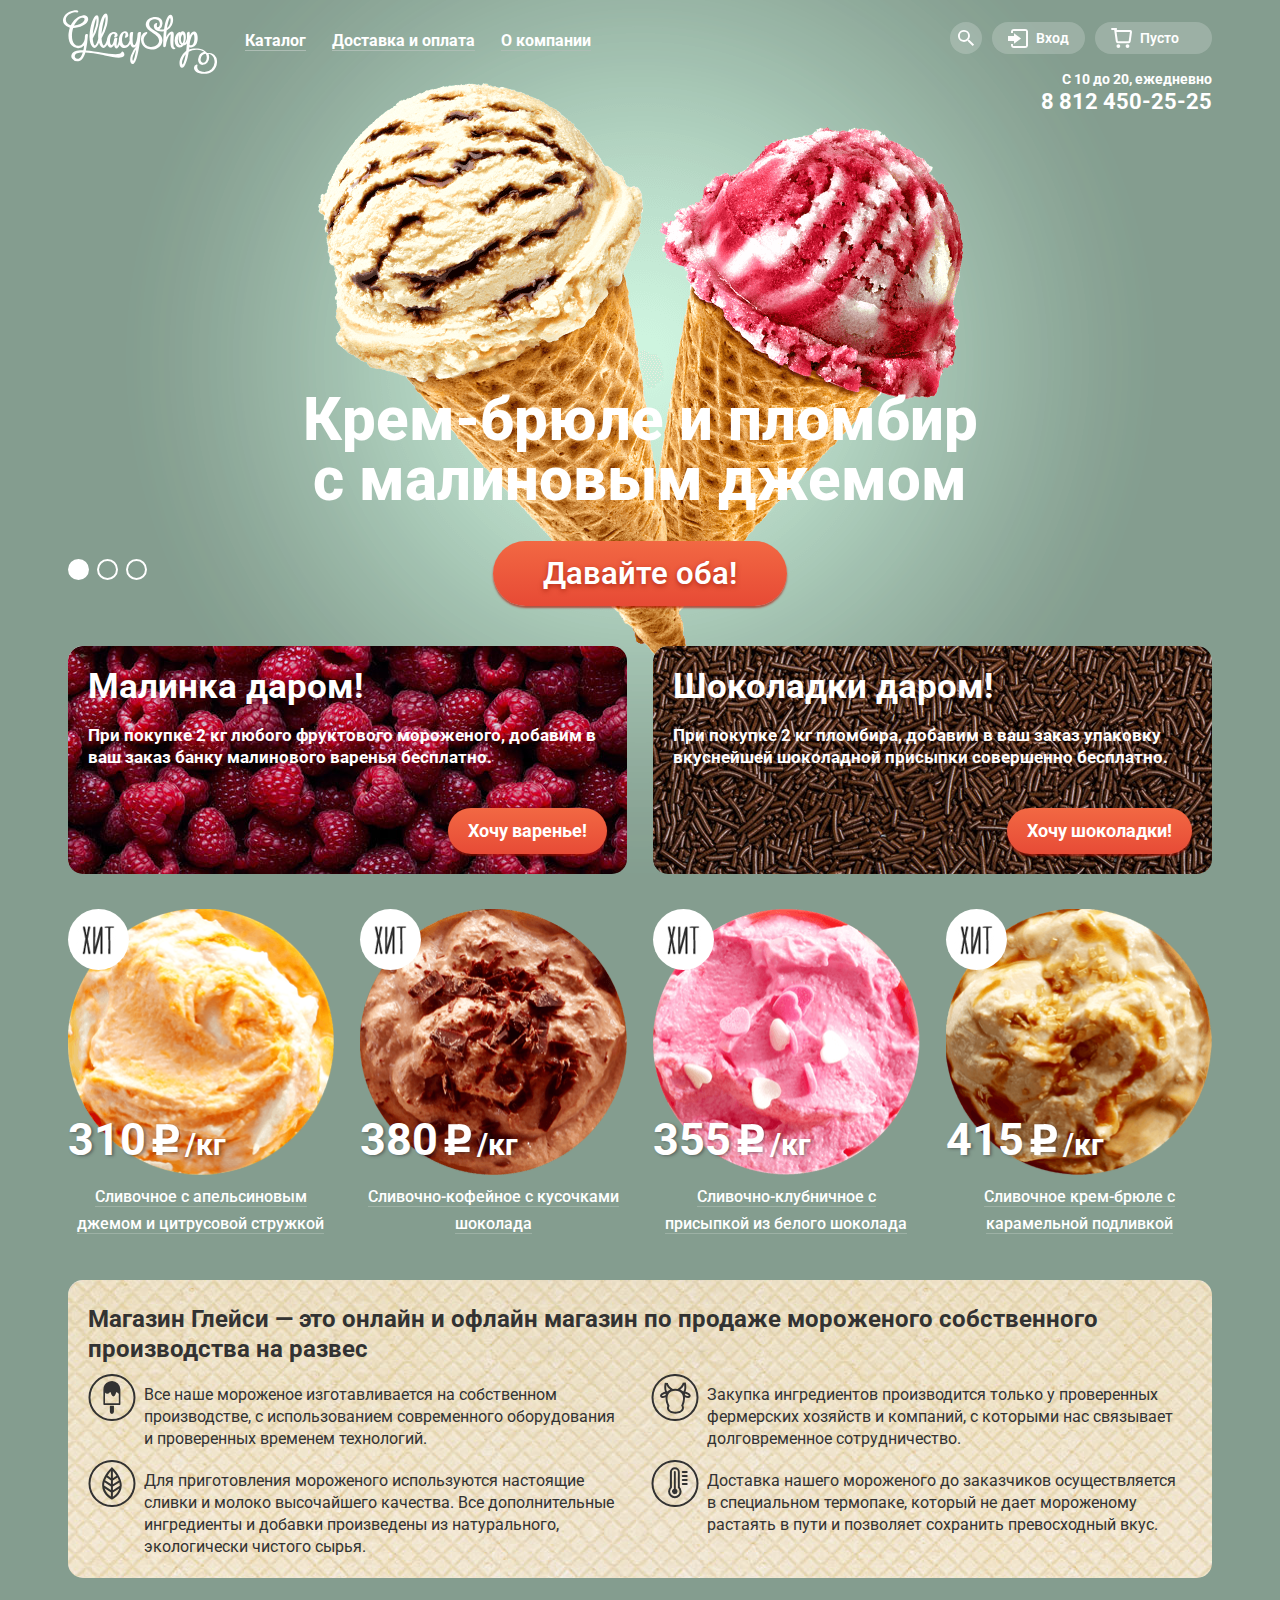
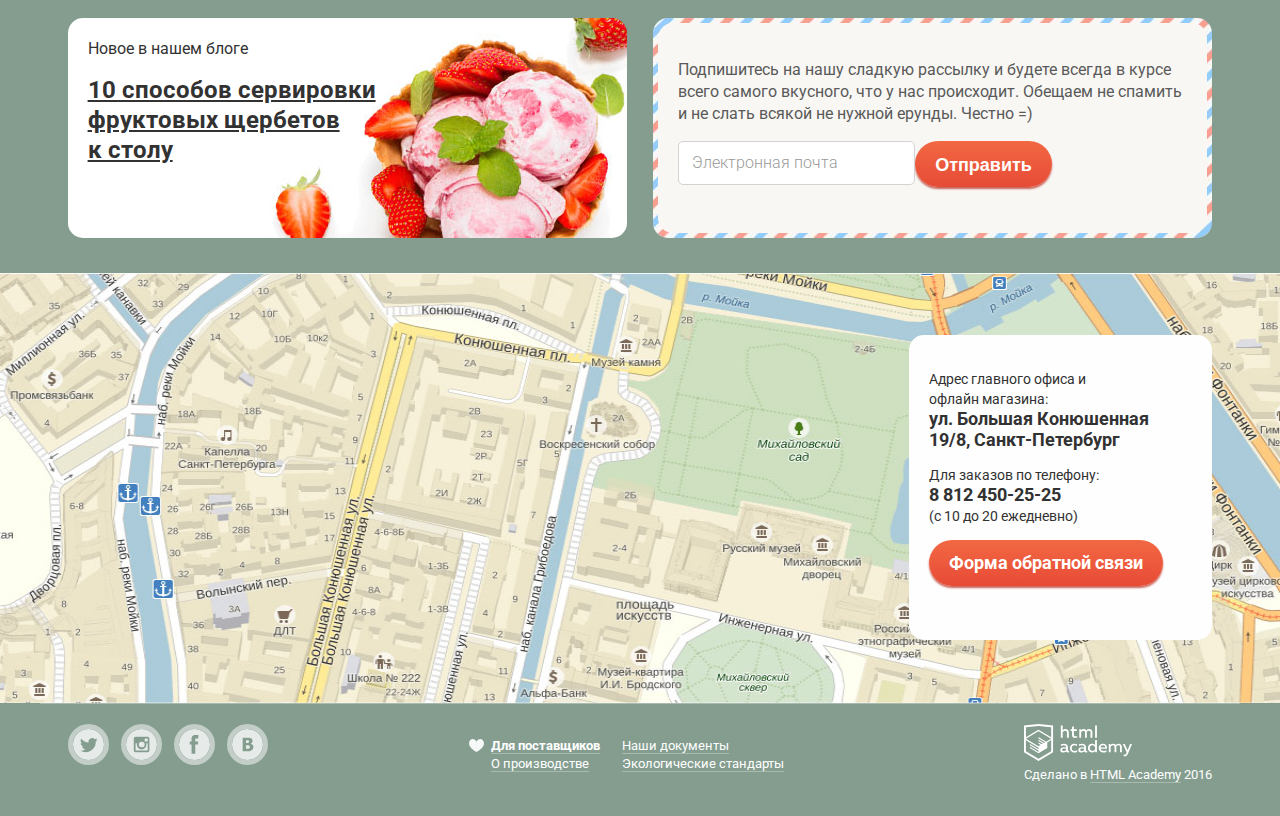
==== commit 64e800c5: "Декоративные элементы и фильтры" ====
--- a/index.html
+++ b/index.html
@@ -3,109 +3,49 @@
   <head>
       <meta charset="utf-8">
       <title>HTML Academy: Глейси</title>
-      <link href="https://fonts.googleapis.com/css?family=Roboto:700,900,500&subset=latin,cyrillic" rel="stylesheet" type="text/css">
+      <link href="https://fonts.googleapis.com/css?family=Roboto:400,500,700,900&subset=cyrillic" rel="stylesheet" type="text/css">
       <link rel="stylesheet" href="css/style.css">
   </head>
   <body>
-      <svg xmlns="http://www.w3.org/2000/svg" style="display: none;">
-          <symbol id="search" width="16.687" height="16.688" viewBox="0 0 16.687 16.688">
-              
-  <path id="Лупа" class="cls-1" d="M931.155,40.747H930.4l-0.264-.261a6.212,6.212,0,1,0-.675.675l0.263,0.262v0.755l4.773,4.76,1.423-1.422Zm-5.731,0a4.291,4.291,0,1,1,4.3-4.291A4.294,4.294,0,0,1,925.424,40.747Z" transform="translate(-919.219 -30.25)"/>
-          </symbol>
-          <symbol id="login" width="20.063" height="19" viewBox="0 0 20.063 19">
-  <path id="Вход" class="cls-1" d="M973,32.968v-0.96a3,3,0,0,1,3-3h11.059a3,3,0,0,1,3,3V44.986a3,3,0,0,1-3,3H976a3,3,0,0,1-3-3V44h2v2h13V31H975v1.968h-2Zm-3,8.046h6.029v2.743l7.027-5.3-7.027-5.3V35.9H970v5.114Z" transform="translate(-970 -29)"/></symbol>
-          <symbol id="cart" width="20.63" height="19.719" viewBox="0 0 20.63 19.719">
-  <path id="Корзина" class="cls-1" d="M1092.58,33.46l-1.21,8.912a2.025,2.025,0,0,1-1.88,1.635h-10.88a2.025,2.025,0,0,1-1.88-1.635l-1.47-10.287a3.738,3.738,0,0,1-.13-1.055H1073a1,1,0,0,1,0-2h4a0.992,0.992,0,0,1,.1,1.98h13.97C1092.17,31.01,1092.84,32.141,1092.58,33.46Zm-13.85,8.518-1.31-9h13.2l-0.03.2-1.18,8.788a0.033,0.033,0,0,0-.01.014h-10.67Zm0.52,3.009a1.874,1.874,0,1,1-1.88,1.874A1.874,1.874,0,0,1,1079.25,44.987Zm9,0a1.874,1.874,0,1,1-1.88,1.874A1.874,1.874,0,0,1,1088.25,44.987Z" transform="translate(-1072 -29.031)"/></symbol>
+      <svg xmlns="http://www.w3.org/2000/svg"  width="0" height="0" style="display: none;">
+          <symbol id="search" viewBox="0 0 16.687 16.688">
+              <path d="M931.155,40.747H930.4l-0.264-.261a6.212,6.212,0,1,0-.675.675l0.263,0.262v0.755l4.773,4.76,1.423-1.422Zm-5.731,0a4.291,4.291,0,1,1,4.3-4.291A4.294,4.294,0,0,1,925.424,40.747Z" transform="translate(-919.219 -30.25)"></path>
+          </symbol>
+          <symbol id="login" iewBox="0 0 20.063 19">
+              <path d="M973,32.968v-0.96a3,3,0,0,1,3-3h11.059a3,3,0,0,1,3,3V44.986a3,3,0,0,1-3,3H976a3,3,0,0,1-3-3V44h2v2h13V31H975v1.968h-2Zm-3,8.046h6.029v2.743l7.027-5.3-7.027-5.3V35.9H970v5.114Z" transform="translate(-970 -29)"></path>
+          </symbol>
+          <symbol id="cart" viewBox="0 0 20.63 19.719">
+              <path d="M1092.58,33.46l-1.21,8.912a2.025,2.025,0,0,1-1.88,1.635h-10.88a2.025,2.025,0,0,1-1.88-1.635l-1.47-10.287a3.738,3.738,0,0,1-.13-1.055H1073a1,1,0,0,1,0-2h4a0.992,0.992,0,0,1,.1,1.98h13.97C1092.17,31.01,1092.84,32.141,1092.58,33.46Zm-13.85,8.518-1.31-9h13.2l-0.03.2-1.18,8.788a0.033,0.033,0,0,0-.01.014h-10.67Zm0.52,3.009a1.874,1.874,0,1,1-1.88,1.874A1.874,1.874,0,0,1,1079.25,44.987Zm9,0a1.874,1.874,0,1,1-1.88,1.874A1.874,1.874,0,0,1,1088.25,44.987Z" transform="translate(-1072 -29.031)"></path>
+          </symbol>
+          
           <symbol id="twitter" viewBox="0 0 31.375 31.4">
-              <defs>
-    <style>
-      .cls-1 {
-        fill: #fff;
-        fill-rule: evenodd;
-        opacity: 0.8;
-      }
-    </style>
-  </defs>
-  <path id="Твитер" class="cls-1" d="M46.427,2352.17a15.69,15.69,0,1,1-15.692,15.69A15.688,15.688,0,0,1,46.427,2352.17Zm9.138,10.81a7.331,7.331,0,0,1-2.092.57,3.663,3.663,0,0,0,1.6-2.02,7.4,7.4,0,0,1-2.313.89,3.645,3.645,0,0,0-6.207,3.32,10.316,10.316,0,0,1-7.507-3.81,3.655,3.655,0,0,0,1.127,4.87,3.68,3.68,0,0,1-1.65-.46c0,0.02,0,.03,0,0.05a3.651,3.651,0,0,0,2.922,3.57,3.789,3.789,0,0,1-.96.13,3.861,3.861,0,0,1-.685-0.07,3.643,3.643,0,0,0,3.4,2.53,7.29,7.29,0,0,1-4.524,1.56,8.291,8.291,0,0,1-.869-0.05,10.354,10.354,0,0,0,15.946-8.73c0-.16,0-0.31-0.011-0.47A7.33,7.33,0,0,0,55.565,2362.98Z" transform="translate(-30.75 -2352.16)"/>
-          </symbol>
+              <path d="M46.427,2352.17a15.69,15.69,0,1,1-15.692,15.69A15.688,15.688,0,0,1,46.427,2352.17Zm9.138,10.81a7.331,7.331,0,0,1-2.092.57,3.663,3.663,0,0,0,1.6-2.02,7.4,7.4,0,0,1-2.313.89,3.645,3.645,0,0,0-6.207,3.32,10.316,10.316,0,0,1-7.507-3.81,3.655,3.655,0,0,0,1.127,4.87,3.68,3.68,0,0,1-1.65-.46c0,0.02,0,.03,0,0.05a3.651,3.651,0,0,0,2.922,3.57,3.789,3.789,0,0,1-.96.13,3.861,3.861,0,0,1-.685-0.07,3.643,3.643,0,0,0,3.4,2.53,7.29,7.29,0,0,1-4.524,1.56,8.291,8.291,0,0,1-.869-0.05,10.354,10.354,0,0,0,15.946-8.73c0-.16,0-0.31-0.011-0.47A7.33,7.33,0,0,0,55.565,2362.98Z" transform="translate(-30.75 -2352.16)"></path>
+          </symbol>  
           <symbol id="insta" viewBox="0 0 31.376 31.41">
-              <defs>
-    <style>
-      .cls-1 {
-        fill: #fff;
-        fill-rule: evenodd;
-        opacity: 0.8;
-      }
-    </style>
-  </defs>
-  <path id="Инста" class="cls-1" d="M95.865,2352.23a15.69,15.69,0,1,1-15.692,15.69A15.688,15.688,0,0,1,95.865,2352.23Zm6.271,23.61a1.745,1.745,0,0,0,1.745-1.75v-12.31a1.743,1.743,0,0,0-1.745-1.74H89.809a1.743,1.743,0,0,0-1.745,1.74v12.31a1.745,1.745,0,0,0,1.745,1.75h12.328Zm-1.375-9.1a4.921,4.921,0,1,1-9.529,0h-1.38v6.78a0.609,0.609,0,0,0,.611.61h11.065a0.609,0.609,0,0,0,.612-0.61v-6.78h-1.38ZM96,2365.13a2.848,2.848,0,1,1,0,5.68A2.84,2.84,0,0,1,96,2365.13Zm3.7-3.31h1.865a0.608,0.608,0,0,1,.611.61v1.86a0.608,0.608,0,0,1-.611.61H99.7a0.609,0.609,0,0,1-.611-0.61v-1.86A0.609,0.609,0,0,1,99.7,2361.82Z" transform="translate(-80.188 -2352.22)"/>
+              <path d="M95.865,2352.23a15.69,15.69,0,1,1-15.692,15.69A15.688,15.688,0,0,1,95.865,2352.23Zm6.271,23.61a1.745,1.745,0,0,0,1.745-1.75v-12.31a1.743,1.743,0,0,0-1.745-1.74H89.809a1.743,1.743,0,0,0-1.745,1.74v12.31a1.745,1.745,0,0,0,1.745,1.75h12.328Zm-1.375-9.1a4.921,4.921,0,1,1-9.529,0h-1.38v6.78a0.609,0.609,0,0,0,.611.61h11.065a0.609,0.609,0,0,0,.612-0.61v-6.78h-1.38ZM96,2365.13a2.848,2.848,0,1,1,0,5.68A2.84,2.84,0,0,1,96,2365.13Zm3.7-3.31h1.865a0.608,0.608,0,0,1,.611.61v1.86a0.608,0.608,0,0,1-.611.61H99.7a0.609,0.609,0,0,1-.611-0.61v-1.86A0.609,0.609,0,0,1,99.7,2361.82Z" transform="translate(-80.188 -2352.22)"></path>
           </symbol>
           <symbol id="fb" viewBox="0 0 31.375 31.41">
-              <defs>
-    <style>
-      .cls-1 {
-        fill: #fff;
-        fill-rule: evenodd;
-        opacity: 0.8;
-      }
-    </style>
-  </defs>
-  <path id="ФБ" class="cls-1" d="M144.865,2352.23a15.69,15.69,0,1,1-15.692,15.69A15.687,15.687,0,0,1,144.865,2352.23Zm0.773,24.99v-9.29h2.743l0.285-3.09h-3.028l0-1.86c0-.89.085-1.26,1.367-1.26h1.764v-3.42h-2.792c-3.294,0-4.082,1.54-4.082,4.34v2.2h-1.889v3.09H141.9v9.29h3.738Z" transform="translate(-129.188 -2352.22)"/>
+              <path d="M144.865,2352.23a15.69,15.69,0,1,1-15.692,15.69A15.687,15.687,0,0,1,144.865,2352.23Zm0.773,24.99v-9.29h2.743l0.285-3.09h-3.028l0-1.86c0-.89.085-1.26,1.367-1.26h1.764v-3.42h-2.792c-3.294,0-4.082,1.54-4.082,4.34v2.2h-1.889v3.09H141.9v9.29h3.738Z" transform="translate(-129.188 -2352.22)"></path>
           </symbol>
           <symbol id="vk" viewBox="0 0 31.375 31.41">
-              <defs>
-    <style>
-      .cls-1 {
-        fill: #fff;
-        fill-rule: evenodd;
-        opacity: 0.8;
-      }
-    </style>
-  </defs>
-  <path id="ВК" class="cls-1" d="M193.865,2352.23a15.69,15.69,0,1,1-15.692,15.69A15.687,15.687,0,0,1,193.865,2352.23Zm5.967,18.25a3.1,3.1,0,0,0-.757-2.2,3.7,3.7,0,0,0-2.016-1.09v-0.07a2.881,2.881,0,0,0,1.371-1.14,3.211,3.211,0,0,0,.5-1.77,3.133,3.133,0,0,0-.362-1.52,2.6,2.6,0,0,0-1.091-1.05,4.522,4.522,0,0,0-1.446-.48,17.993,17.993,0,0,0-2.269-.11h-4.8v13.59H194.4a8.909,8.909,0,0,0,2.332-.25,4.783,4.783,0,0,0,1.686-.86,3.684,3.684,0,0,0,1.032-1.27,3.909,3.909,0,0,0,.383-1.78h0Zm-4.372-5.59a1.517,1.517,0,0,0-.169-0.67,1,1,0,0,0-.527-0.5,2.111,2.111,0,0,0-.8-0.17c-0.308,0-.766-0.01-1.374-0.01h-0.237v2.88h0.43c0.583,0,.994-0.01,1.228-0.02a2.044,2.044,0,0,0,.727-0.19,1.129,1.129,0,0,0,.563-0.53,1.9,1.9,0,0,0,.157-0.79h0Zm0.856,5.53a1.673,1.673,0,0,0-.255-0.99,1.533,1.533,0,0,0-.767-0.54,2.658,2.658,0,0,0-.853-0.13c-0.362-.01-0.849-0.01-1.456-0.01h-0.63v3.4h0.184c0.888,0,1.5-.01,1.842-0.02a2.867,2.867,0,0,0,1.041-.24,1.381,1.381,0,0,0,.68-0.59A1.813,1.813,0,0,0,196.316,2370.42Z" transform="translate(-178.188 -2352.22)"/>
-          </symbol>
+              <path d="M193.865,2352.23a15.69,15.69,0,1,1-15.692,15.69A15.687,15.687,0,0,1,193.865,2352.23Zm5.967,18.25a3.1,3.1,0,0,0-.757-2.2,3.7,3.7,0,0,0-2.016-1.09v-0.07a2.881,2.881,0,0,0,1.371-1.14,3.211,3.211,0,0,0,.5-1.77,3.133,3.133,0,0,0-.362-1.52,2.6,2.6,0,0,0-1.091-1.05,4.522,4.522,0,0,0-1.446-.48,17.993,17.993,0,0,0-2.269-.11h-4.8v13.59H194.4a8.909,8.909,0,0,0,2.332-.25,4.783,4.783,0,0,0,1.686-.86,3.684,3.684,0,0,0,1.032-1.27,3.909,3.909,0,0,0,.383-1.78h0Zm-4.372-5.59a1.517,1.517,0,0,0-.169-0.67,1,1,0,0,0-.527-0.5,2.111,2.111,0,0,0-.8-0.17c-0.308,0-.766-0.01-1.374-0.01h-0.237v2.88h0.43c0.583,0,.994-0.01,1.228-0.02a2.044,2.044,0,0,0,.727-0.19,1.129,1.129,0,0,0,.563-0.53,1.9,1.9,0,0,0,.157-0.79h0Zm0.856,5.53a1.673,1.673,0,0,0-.255-0.99,1.533,1.533,0,0,0-.767-0.54,2.658,2.658,0,0,0-.853-0.13c-0.362-.01-0.849-0.01-1.456-0.01h-0.63v3.4h0.184c0.888,0,1.5-.01,1.842-0.02a2.867,2.867,0,0,0,1.041-.24,1.381,1.381,0,0,0,.68-0.59A1.813,1.813,0,0,0,196.316,2370.42Z" transform="translate(-178.188 -2352.22)"></path>
+          </symbol>
+          
+          <symbol id="heart" viewBox="0 0 14.562 12.66">
+              <path d="M434.606,2362.73s7.285-3.6,7.285-8.22c0-5.13-5.5-5.94-7.3-1.71m0.049,9.93s-7.285-3.6-7.285-8.22c0-5.13,5.5-5.94,7.3-1.71" transform="translate(-427.344 -2350.06)"></path>
+          </symbol>
+          
           <symbol id="ice-cream" viewBox="0 0 47.375 47.38">
-              <defs>
-    <style>
-      .cls-1 {
-        fill: #323232;
-        fill-rule: evenodd;
-      }
-    </style>
-  </defs>
-  <path id="Мороженко" class="cls-1" d="M77.454,1381.45a8.575,8.575,0,0,0-14.639,6.06v14.68a0.808,0.808,0,0,0,.809.81H79.157a0.808,0.808,0,0,0,.809-0.81v-14.68A8.512,8.512,0,0,0,77.454,1381.45Zm0.894,19.93H64.433v-10.89c0.045,0.05.092,0.1,0.143,0.16a2.619,2.619,0,0,0,4.309,0,1.185,1.185,0,0,1,.946-0.6,1,1,0,0,1,.309.43,10.746,10.746,0,0,1,.488,1.22,9.606,9.606,0,0,0,.7,1.65,1.753,1.753,0,0,0,3.237,0,9.614,9.614,0,0,0,.7-1.65,10.67,10.67,0,0,1,.488-1.22,1,1,0,0,1,.309-0.43,1.186,1.186,0,0,1,.946.6,3.205,3.205,0,0,0,1.346,1v9.73Zm-9.007,8.58a2.049,2.049,0,1,0,4.1,0v-6.16h-4.1v6.16ZM71.5,1371.8a23.7,23.7,0,1,1-23.7,23.7A23.7,23.7,0,0,1,71.5,1371.8Zm0,45.4a21.7,21.7,0,1,1,21.7-21.7A21.722,21.722,0,0,1,71.5,1417.2Z" transform="translate(-47.813 -1371.81)"/>
+              <path d="M77.454,1381.45a8.575,8.575,0,0,0-14.639,6.06v14.68a0.808,0.808,0,0,0,.809.81H79.157a0.808,0.808,0,0,0,.809-0.81v-14.68A8.512,8.512,0,0,0,77.454,1381.45Zm0.894,19.93H64.433v-10.89c0.045,0.05.092,0.1,0.143,0.16a2.619,2.619,0,0,0,4.309,0,1.185,1.185,0,0,1,.946-0.6,1,1,0,0,1,.309.43,10.746,10.746,0,0,1,.488,1.22,9.606,9.606,0,0,0,.7,1.65,1.753,1.753,0,0,0,3.237,0,9.614,9.614,0,0,0,.7-1.65,10.67,10.67,0,0,1,.488-1.22,1,1,0,0,1,.309-0.43,1.186,1.186,0,0,1,.946.6,3.205,3.205,0,0,0,1.346,1v9.73Zm-9.007,8.58a2.049,2.049,0,1,0,4.1,0v-6.16h-4.1v6.16ZM71.5,1371.8a23.7,23.7,0,1,1-23.7,23.7A23.7,23.7,0,0,1,71.5,1371.8Zm0,45.4a21.7,21.7,0,1,1,21.7-21.7A21.722,21.722,0,0,1,71.5,1417.2Z" transform="translate(-47.813 -1371.81)"></path>
           </symbol>
           <symbol id="cow" viewBox="0 0 47.406 47.38">
-              <defs>
-    <style>
-      .cls-1 {
-        fill: #323232;
-        fill-rule: evenodd;
-      }
-    </style>
-  </defs>
-  <path id="Корова" class="cls-1" d="M652.578,1395a2.42,2.42,0,0,1-2.127,1.04,9.366,9.366,0,0,1-3.256-.84,17.086,17.086,0,0,1-1.576,8.35,5.2,5.2,0,0,1,.517,3.08c-0.488,3.38-4.283,5.23-8.524,5.23s-8.018-1.85-8.48-5.23a5.164,5.164,0,0,1,.33-2.62,17.331,17.331,0,0,1-1.786-8.73,8.929,8.929,0,0,1-3.065.76,2.42,2.42,0,0,1-2.127-1.04,2.326,2.326,0,0,1-.162-2.22c0.812-1.91,3.593-2.74,4.75-3.01l0.1-.02c-1.4-2.9-.723-7.6-0.2-9.19l3.057,0.25c0.056,1,.766,2.88,3.436,5.01l1.585,1.09a12.914,12.914,0,0,1,2.4-.23,12.732,12.732,0,0,1,2.289.21l1.692-1.16c2.67-2.13,3.379-4.01,3.435-5.01l3.058-.26c0.528,1.6,1.207,6.35-.224,9.24l0.294,0.07c1.157,0.27,3.937,1.1,4.75,3.01A2.326,2.326,0,0,1,652.578,1395Zm-25.069-3.28s-2.859.66-3.362,1.85,3.155-.14,3.835-0.7A2.317,2.317,0,0,1,627.509,1391.72Zm3.3,0.07c-1.752,2.75-1.578,7,.467,11.37l0.367,0.78-0.318.8a3.209,3.209,0,0,0-.208,1.62c0.329,2.41,3.6,3.5,6.5,3.5s6.2-1.1,6.545-3.52a3.177,3.177,0,0,0-.33-1.9l-0.416-.84,0.378-.86c1.878-4.25,1.97-8.37.244-11.02-1.3-1.99-3.575-3.04-6.587-3.04C634.4,1388.68,632.1,1389.75,630.806,1391.79Zm20.093,1.78c-0.5-1.19-3.361-1.85-3.361-1.85a2.328,2.328,0,0,1-.474,1.15C647.745,1393.43,651.4,1394.75,650.9,1393.57Zm-18.57-6.1s-3.595-2.48-3.735-5.02c-0.4,2.18-.584,5.62.7,6.99A21,21,0,0,1,632.329,1387.47Zm10.232-.1s3.595-2.47,3.736-5.01c0.4,2.17.584,5.61-.705,6.98A22.893,22.893,0,0,0,642.561,1387.37Zm-5.378-15.57a23.7,23.7,0,1,1-23.7,23.7A23.7,23.7,0,0,1,637.183,1371.8Zm0,45.4a21.7,21.7,0,1,1,21.7-21.7A21.722,21.722,0,0,1,637.183,1417.2Z" transform="translate(-613.469 -1371.81)"/>
+              <path d="M652.578,1395a2.42,2.42,0,0,1-2.127,1.04,9.366,9.366,0,0,1-3.256-.84,17.086,17.086,0,0,1-1.576,8.35,5.2,5.2,0,0,1,.517,3.08c-0.488,3.38-4.283,5.23-8.524,5.23s-8.018-1.85-8.48-5.23a5.164,5.164,0,0,1,.33-2.62,17.331,17.331,0,0,1-1.786-8.73,8.929,8.929,0,0,1-3.065.76,2.42,2.42,0,0,1-2.127-1.04,2.326,2.326,0,0,1-.162-2.22c0.812-1.91,3.593-2.74,4.75-3.01l0.1-.02c-1.4-2.9-.723-7.6-0.2-9.19l3.057,0.25c0.056,1,.766,2.88,3.436,5.01l1.585,1.09a12.914,12.914,0,0,1,2.4-.23,12.732,12.732,0,0,1,2.289.21l1.692-1.16c2.67-2.13,3.379-4.01,3.435-5.01l3.058-.26c0.528,1.6,1.207,6.35-.224,9.24l0.294,0.07c1.157,0.27,3.937,1.1,4.75,3.01A2.326,2.326,0,0,1,652.578,1395Zm-25.069-3.28s-2.859.66-3.362,1.85,3.155-.14,3.835-0.7A2.317,2.317,0,0,1,627.509,1391.72Zm3.3,0.07c-1.752,2.75-1.578,7,.467,11.37l0.367,0.78-0.318.8a3.209,3.209,0,0,0-.208,1.62c0.329,2.41,3.6,3.5,6.5,3.5s6.2-1.1,6.545-3.52a3.177,3.177,0,0,0-.33-1.9l-0.416-.84,0.378-.86c1.878-4.25,1.97-8.37.244-11.02-1.3-1.99-3.575-3.04-6.587-3.04C634.4,1388.68,632.1,1389.75,630.806,1391.79Zm20.093,1.78c-0.5-1.19-3.361-1.85-3.361-1.85a2.328,2.328,0,0,1-.474,1.15C647.745,1393.43,651.4,1394.75,650.9,1393.57Zm-18.57-6.1s-3.595-2.48-3.735-5.02c-0.4,2.18-.584,5.62.7,6.99A21,21,0,0,1,632.329,1387.47Zm10.232-.1s3.595-2.47,3.736-5.01c0.4,2.17.584,5.61-.705,6.98A22.893,22.893,0,0,0,642.561,1387.37Zm-5.378-15.57a23.7,23.7,0,1,1-23.7,23.7A23.7,23.7,0,0,1,637.183,1371.8Zm0,45.4a21.7,21.7,0,1,1,21.7-21.7A21.722,21.722,0,0,1,637.183,1417.2Z" transform="translate(-613.469 -1371.81)"></path>
           </symbol>
           <symbol id="leaf" viewBox="0 0 47.375 47.38">
-              <defs>
-    <style>
-      .cls-1 {
-        fill: #323232;
-        fill-rule: evenodd;
-      }
-    </style>
-  </defs>
-  <path id="Листик" class="cls-1" d="M71.437,1499.62s-22.24-10.18,0-32.75C93.677,1489.44,71.437,1499.62,71.437,1499.62Zm7.516-17.18-6.536,4.16h0l-0.021,3.68,6.894-4.41A13.37,13.37,0,0,0,78.953,1482.44Zm-15.39,3.19,6.833,4.48v-3.62l-6.453-4.15A13.622,13.622,0,0,0,63.563,1485.63Zm6.833-1.52v-3.63L66,1477.1a21.756,21.756,0,0,0-1.464,3.24Zm0-6.09v-7.04a39.184,39.184,0,0,0-3.356,4.42Zm2,0.28,3.629-2.6a39.493,39.493,0,0,0-3.629-4.82v7.42Zm0.021,2.3h0l-0.021,3.68,5.981-3.85a21.714,21.714,0,0,0-1.337-3.01Zm6.443,7.9-6.443,4.1h0l-0.021,4.16A15.3,15.3,0,0,0,78.859,1488.5Zm-8.463,8.2v-4.21l-6.417-4.13C65.085,1492.5,68.3,1495.29,70.4,1496.7Zm1.1-36.9a23.7,23.7,0,1,1-23.7,23.7A23.7,23.7,0,0,1,71.5,1459.8Zm0,45.4a21.7,21.7,0,1,1,21.7-21.7A21.722,21.722,0,0,1,71.5,1505.2Z" transform="translate(-47.813 -1459.81)"/>
-          </symbol>
-          <symbol id="thermometer" viewBox="0 0 47.406 47.38"><defs>
-    <style>
-      .cls-1 {
-        fill: #323232;
-        fill-rule: evenodd;
-      }
-    </style>
-  </defs>
-  <path id="Градусник" class="cls-1" d="M637.023,1498.33a6.814,6.814,0,0,1-6.823-6.77,8.038,8.038,0,0,1,1.822-4.6v-14.84a5,5,0,0,1,10,0v14.91a7.629,7.629,0,0,1,1.778,4.53A6.775,6.775,0,0,1,637.023,1498.33Zm0-2a4.8,4.8,0,0,1-4.8-4.77,5.237,5.237,0,0,1,1.845-3.78v-15.66a3,3,0,0,1,6,0v15.72a5.092,5.092,0,0,1,1.754,3.72A4.8,4.8,0,0,1,637.023,1496.33Zm2.706-4.91a2.774,2.774,0,1,1-3.675-2.61v-16.84a0.949,0.949,0,0,1,1.9,0v16.87A2.765,2.765,0,0,1,639.729,1491.42ZM645,1475h4a1,1,0,0,1,0,2h-4A1,1,0,0,1,645,1475Zm0-4h4a1,1,0,0,1,0,2h-4A1,1,0,0,1,645,1471Zm0,8h4a1,1,0,0,1,0,2h-4A1,1,0,0,1,645,1479Zm0,4h4a1,1,0,0,1,0,2h-4A1,1,0,0,1,645,1483Zm-7.817-23.2a23.7,23.7,0,1,1-23.7,23.7A23.7,23.7,0,0,1,637.183,1459.8Zm0,45.4a21.7,21.7,0,1,1,21.7-21.7A21.722,21.722,0,0,1,637.183,1505.2Z" transform="translate(-613.469 -1459.81)"/>
+              <path d="M71.437,1499.62s-22.24-10.18,0-32.75C93.677,1489.44,71.437,1499.62,71.437,1499.62Zm7.516-17.18-6.536,4.16h0l-0.021,3.68,6.894-4.41A13.37,13.37,0,0,0,78.953,1482.44Zm-15.39,3.19,6.833,4.48v-3.62l-6.453-4.15A13.622,13.622,0,0,0,63.563,1485.63Zm6.833-1.52v-3.63L66,1477.1a21.756,21.756,0,0,0-1.464,3.24Zm0-6.09v-7.04a39.184,39.184,0,0,0-3.356,4.42Zm2,0.28,3.629-2.6a39.493,39.493,0,0,0-3.629-4.82v7.42Zm0.021,2.3h0l-0.021,3.68,5.981-3.85a21.714,21.714,0,0,0-1.337-3.01Zm6.443,7.9-6.443,4.1h0l-0.021,4.16A15.3,15.3,0,0,0,78.859,1488.5Zm-8.463,8.2v-4.21l-6.417-4.13C65.085,1492.5,68.3,1495.29,70.4,1496.7Zm1.1-36.9a23.7,23.7,0,1,1-23.7,23.7A23.7,23.7,0,0,1,71.5,1459.8Zm0,45.4a21.7,21.7,0,1,1,21.7-21.7A21.722,21.722,0,0,1,71.5,1505.2Z" transform="translate(-47.813 -1459.81)"/>
+          </symbol>
+          <symbol id="thermometer" viewBox="0 0 47.406 47.38">
+              <path d="M637.023,1498.33a6.814,6.814,0,0,1-6.823-6.77,8.038,8.038,0,0,1,1.822-4.6v-14.84a5,5,0,0,1,10,0v14.91a7.629,7.629,0,0,1,1.778,4.53A6.775,6.775,0,0,1,637.023,1498.33Zm0-2a4.8,4.8,0,0,1-4.8-4.77,5.237,5.237,0,0,1,1.845-3.78v-15.66a3,3,0,0,1,6,0v15.72a5.092,5.092,0,0,1,1.754,3.72A4.8,4.8,0,0,1,637.023,1496.33Zm2.706-4.91a2.774,2.774,0,1,1-3.675-2.61v-16.84a0.949,0.949,0,0,1,1.9,0v16.87A2.765,2.765,0,0,1,639.729,1491.42ZM645,1475h4a1,1,0,0,1,0,2h-4A1,1,0,0,1,645,1475Zm0-4h4a1,1,0,0,1,0,2h-4A1,1,0,0,1,645,1471Zm0,8h4a1,1,0,0,1,0,2h-4A1,1,0,0,1,645,1479Zm0,4h4a1,1,0,0,1,0,2h-4A1,1,0,0,1,645,1483Zm-7.817-23.2a23.7,23.7,0,1,1-23.7,23.7A23.7,23.7,0,0,1,637.183,1459.8Zm0,45.4a21.7,21.7,0,1,1,21.7-21.7A21.722,21.722,0,0,1,637.183,1505.2Z" transform="translate(-613.469 -1459.81)"></path>
           </symbol>
       </svg>
       
@@ -137,7 +77,7 @@
                                               <a href="#">Щербеты</a>
                                           </li>
                                           <li class="catalog-section">
-                                              <a href="#">Фруктовый лед</a>
+                                              <a href="#">Фруктовый&nbspлед</a>
                                           </li>
                                           <li class="catalog-section">
                                               <a href="#">Мелорин</a>
@@ -156,21 +96,44 @@
                       <div class="user-block">
 
                         <div class="user-btn search">
-                            <a class="user-link clickable" href="#"><svg class="user-symbol search-symbol"><use xlink:href="#search" /></svg></a>
+                            <a class="user-link clickable" href="#">
+                                <svg class="user-symbol search-symbol">
+                                    <use xmlns:xlink="http://www.w3.org/1999/xlink" xlink:href="#search"></use>
+                                </svg>
+                            </a>
+                            
                             <div class="popup search-popup">
                                 <form class="user-form search-form" action="#" method="post">
-                                    <input class="field search-field" type="text" name="search-field" placeholder="Что ищем?">    
+                                    <div class="textfield-style">
+                                        <input class="field" id="search-field" type="text" name="search-field">
+                                        <label class="input-label" for="#search-field">Что ищем?</label>
+                                    </div>
                                 </form>
                             </div>
+                            
                         </div>
 
                         <div class="user-btn login">
-                            <a class="user-link clickable" href="#"><svg class="user-symbol login-symbol"><use xlink:href="#login" /></svg><span>Вход</span></a>
+                            <a class="user-link clickable" href="#">
+                                <svg class="user-symbol login-symbol">
+                                    <use xmlns:xlink="http://www.w3.org/1999/xlink" xlink:href="#login"></use>
+                                </svg>
+                                <span>Вход</span>
+                            </a>
+                            
                             <div class="popup login-popup">
                                 <form class="user-form login-form" action="#" method="post">
-                                    <input class="field" type="text" name="email" placeholder="Электронная почта"><br>
-                                    <input class="field" type="text" name="password" placeholder="Пароль"><br>
-                                    <input class="btn" type="submit" value="Войти">
+                                    <div class="textfield-style">
+                                        <input class="field" id="login-field" type="text" name="email">
+                                        <label class="input-label" for="#login-field">Электронная почта</label>
+                                    </div>
+                                    <div class="textfield-style">
+                                        <input class="field" id="password-field" type="text" name="password">
+                                        <label class="input-label" for="#password-field">Пароль</label>
+                                    </div>
+                                    <div class="btn-container">
+                                        <input class="btn" type="submit" value="Войти">
+                                    </div>
 
                                     <div class="user-help">
                                         <a href="#">Забыли пароль?</a><br>
@@ -181,7 +144,11 @@
                         </div>
 
                         <div class="user-btn cart">
-                            <a class="user-link"><svg class="user-symbol cart-symbol"><use xlink:href="#cart" /></svg><span>Пусто</span></a>
+                            <a class="user-link">
+                                <svg class="user-symbol cart-symbol">
+                                    <use xmlns:xlink="http://www.w3.org/1999/xlink" xlink:href="#cart"></use>
+                                </svg>
+                                <span>Пусто</span></a>
                         </div>
 
                         <div class="contacts">
@@ -243,7 +210,7 @@
                                   </ul>
                               </div>
                               <h3 class="article-title">Сливочное с апельсиновым джемом и цитрусовой стружкой</h3>
-                              <div class="popup quick-view">
+                              <div class="quick-view">
                                   <div class="quick-view-btn">
                                       <a class="btn" href="#">Быстрый просмотр</a>
                                   </div>
@@ -259,7 +226,7 @@
                                   </ul>
                               </div>
                               <h3 class="article-title">Сливочно-кофейное с кусочками шоколада</h3>
-                              <div class="popup quick-view">
+                              <div class="quick-view">
                                   <div class="quick-view-btn">
                                       <a class="btn" href="#">Быстрый просмотр</a>
                                   </div>
@@ -275,7 +242,7 @@
                                   </ul>
                               </div>
                               <h3 class="article-title">Сливочно-клубничное с присыпкой из белого шоколада</h3>
-                             <div class="popup quick-view">
+                             <div class="quick-view">
                                   <div class="quick-view-btn">
                                       <a class="btn" href="#">Быстрый просмотр</a>
                                   </div>
@@ -291,7 +258,7 @@
                                   </ul>
                               </div>
                               <h3 class="article-title">Сливочное крем-брюле с карамельной подливкой</h3>
-                              <div class="popup quick-view">
+                              <div class="quick-view">
                                   <div class="quick-view-btn">
                                       <a class="btn" href="#">Быстрый просмотр</a>
                                   </div>
@@ -303,24 +270,30 @@
                   <div class="row">
                       <div class="about-gllacy">
                           <h1>Магазин Глейси  — это онлайн и офлайн магазин по продаже мороженого собственного производства на развес</h1>
-                          <div class="col-wrapper clearfix">
-                              <div class="col">
+                          <div class="features-block clearfix">
+                              <div class="feature">
                                   <p>Все наше мороженое изготавливается на собственном производстве, с использованием современного оборудования и проверенных временем технологий.</p>
-                                  <svg class="gllacy-symbol"><use xlink:href="#ice-cream" /></svg>
-                              </div>
-                              <div class="col">
+                                  <svg class="gllacy-symbol">
+                                      <use xmlns:xlink="http://www.w3.org/2000/xlink" xlink:href="#ice-cream"></use>
+                                  </svg>
+                              </div>
+                              <div class="feature">
                                   <p>Закупка ингредиентов  производится только у проверенных фермерских хозяйств и компаний, с которыми нас связывает долговременное сотрудничество.</p>
-                                  <svg class="gllacy-symbol"><use xlink:href="#cow" /></svg>
-                              </div>
-                          </div>
-                          <div class="col-wrapper clearfix">
-                              <div class="col">
+                                  <svg class="gllacy-symbol">
+                                      <use xmlns:xlink="http://www.w3.org/2000/xlink" xlink:href="#cow"></use>
+                                  </svg>
+                              </div>
+                              <div class="feature">
                                   <p>Для приготовления мороженого используются настоящие сливки и молоко высочайшего качества. Все дополнительные ингредиенты и добавки произведены из натурального, экологически чистого сырья.</p>
-                                  <svg class="gllacy-symbol"><use xlink:href="#leaf" /></svg>
-                              </div>
-                              <div class="col">
+                                  <svg class="gllacy-symbol">
+                                      <use xmlns:xlink="http://www.w3.org/2000/xlink" xlink:href="#leaf"></use>
+                                  </svg>
+                              </div>
+                              <div class="feature">
                                   <p>Доставка нашего мороженого до заказчиков осуществляется в специальном термопаке, который не дает мороженому растаять в пути и позволяет сохранить превосходный вкус.</p>
-                                  <svg class="gllacy-symbol"><use xlink:href="#thermometer" /></svg>
+                                  <svg class="gllacy-symbol">
+                                      <use xmlns:xlink="http://www.w3.org/2000/xlink" xlink:href="#thermometer"></use>
+                                  </svg>
                               </div>
                           </div>
                       </div>
@@ -336,9 +309,14 @@
                           <div class="banner subscribe">
                               <div class="subscribe-background">
                                   <p>Подпишитесь на нашу сладкую рассылку и будете всегда в курсе всего самого вкусного, что у нас происходит. Обещаем не спамить и не слать всякой не нужной ерунды. Честно =)</p>
-                                  <form class="subscribe-form" action="#" method="post">
-                                      <input class="field" type="text" name="email" placeholder="Электронная почта">
-                                      <input type="submit" class="btn" value="Отправить">
+                                  <form class="subscribe-form clearfix" action="#" method="post">
+                                      <div class="textfield-style">
+                                          <input class="field" id="email-field" type="text" name="email">
+                                          <label class="input-label" for="email-field">Электронная почта</label>
+                                      </div>
+                                      <div class="btn-container">
+                                          <input type="submit" class="btn" value="Отправить">
+                                      </div>
                                   </form>
                               </div>
                           </div>
@@ -366,26 +344,45 @@
               <div class="container">
                   <div class="row clearfix">
                       <section class="footer-social">
-                          <a class="social-btn social-btn-twit" href="#"><svg class="social-net"><use xlink:href="#twitter" /></svg></a>
-                          <a class="social-btn social-btn-inst" href="#"><svg class="social-net"><use xlink:href="#insta" /></svg></a>
-                          <a class="social-btn social-btn-fb" href="#"><svg class="social-net"><use xlink:href="#fb" /></svg></a>
-                          <a class="social-btn social-btn-vk" href="#"><svg class="social-net"><use xlink:href="#vk" /></svg></a>
+                          <a class="social-btn social-btn-twit" href="#">
+                              <svg class="social-net">
+                                  <use xmlns:xlink="http://www.w3.org/2000/xlink" xlink:href="#twitter"></use>
+                              </svg>
+                          </a>
+                          <a class="social-btn social-btn-inst" href="#">
+                              <svg class="social-net">
+                                  <use xmlns:xlink="http://www.w3.org/2000/xlink" xlink:href="#insta"></use>
+                              </svg>
+                          </a>
+                          <a class="social-btn social-btn-fb" href="#">
+                              <svg class="social-net">
+                                  <use xmlns:xlink="http://www.w3.org/2000/xlink" xlink:href="#fb"></use>
+                              </svg>
+                          </a>
+                          <a class="social-btn social-btn-vk" href="#">
+                              <svg class="social-net">
+                                  <use xmlns:xlink="http://www.w3.org/2000/xlink" xlink:href="#vk"></use>
+                              </svg>
+                          </a>
                       </section>
 
                       <section class="footer-info clearfix">
-                          <ul class="footer-info_list">
-                              <li>
+                          <ul class="footer-info-list">
+                              <li class="footer-info-link marked">
+                                  <svg class="heart">
+                                      <use xmlns:xlink="http://www.w3.org/2000/xlink" xlink:href="#heart"></use>
+                                  </svg>
                                   <a class="usual" href="#">Для поставщиков</a>
                               </li>
-                              <li>
+                              <li class="footer-info-link">
                                   <a class="usual" href="#">О производстве</a>
                               </li>
                           </ul>
-                          <ul class="footer-info_list">
-                              <li>
+                          <ul class="footer-info-list">
+                              <li class="footer-info-link">
                                   <a class="usual" href="#">Наши документы</a>
                               </li>
-                              <li>
+                              <li class="footer-info-link">
                                   <a class="usual" href="#">Экологические стандарты</a>
                               </li>
                           </ul>
@@ -402,6 +399,29 @@
               </div>
           </footer>
           
+          <div class="modal-content">
+              <button class="modal-content-close" type="button" title="Закрыть">Закрыть</button>
+              <h3>Мы обязательно вам ответим!</h3>
+              <form class="modal-content-form" action="#" method="post">
+                  <div class="textfield-style">
+                      <input class="field" id="name-field" type="text" name="name">
+                      <label class="input-label" for="#name-field">Как вас зовут?</label>
+                  </div>
+                  <div class="textfield-style">
+                      <input class="field" id="email-field" type="text" name="email">
+                      <label class="input-label" for="#email-field">Ваша почта для ответа?</label>
+                  </div>
+                  <div class="textfield-style">
+                      <textarea class="field" id="message-field" type="text" name="message" rows="5"></textarea>
+                      <label class="input-label" for="#message-field">Напишите что-нибудь...</label>
+                  </div>
+                  <div class="btn-container">
+                      <input class="btn" type="submit" value="Отправить">
+                  </div>
+              </form>
+          </div>
+          <div class="modal-overlay"></div>
+          
       </div>
       
   </body>
--- a/css/style.css
+++ b/css/style.css
@@ -1,6 +1,4 @@
 body {
-    /*max-width: 1200px;
-    min-width: 900px;*/
     margin: 0 auto;
     font-size: 16px;
     line-height: 22px;
@@ -25,6 +23,7 @@
 }
 
 .catalog-content h2 {
+    margin-left: 16px;
     font-size: 14px;
     line-height: 16px;
     font-weight: medium;
@@ -77,8 +76,6 @@
     max-width: 1200px;
     min-width: 900px;
     margin: 0 auto;
-    /*border-right: 1px solid black;
-    border-left: 1px solid black;*/
 }
 
 .row {
@@ -259,9 +256,13 @@
     height: 32px;
     line-height: 32px;
     font-size: 0;
-    font-weight: 600;
+    /*font-weight: 600;*/
     text-align: left;
     border-radius: 16px;
+}
+
+.user-link span {
+    font-weight: 600;
 }
 
 .search {
@@ -297,7 +298,8 @@
 .user-symbol {
     vertical-align: middle;
     margin-right: 8px;
-    fill: #ffffff;
+    fill: #fefefe;
+    fill-rule: evenodd;
 }
 
 .search-symbol {
@@ -335,11 +337,11 @@
     }
 
     .clickable:hover .user-symbol {
-        fill: #ffffff;
+        fill: #373737;
     }
 
     .clickable:hover span {
-        color: #e9e8e5;
+        color: #323232;
     }
 
     .user-btn:hover .popup {
@@ -349,8 +351,15 @@
 .popup {
     position: absolute;
     right: 0;
-    padding-top: 5px;
     border-radius: 5px;
+    z-index: 20;
+}
+
+.popup::before {
+    content: "";
+    display: block;
+    width: inherit;
+    height: 5px;
 }
 
 .user-form {
@@ -372,6 +381,22 @@
     width: 277px;
     padding-bottom: 20px;
 }
+
+.textfield-style {
+    position: relative;
+    font-weight: normal;
+}
+
+.input-label {
+    position: absolute;
+    top: 10px;
+    left: 14px;
+    font-size: 16px;
+    line-height: 24px;
+    font-weight: 300;
+    color: #999999;
+}
+
 
 .field {
     width: 100%;
@@ -384,6 +409,7 @@
     border: 1px solid #d3d3d2;
     border-radius: 5px;
     box-sizing: border-box;
+    background: white transparent;
 }
 
 .field:hover {
@@ -395,15 +421,38 @@
     border: 2px solid #8fbdec;
 }
 
-.login-form .btn {
+.field:focus + .input-label {
+    top: -15px;
+    transition: 0.2s;
+    font-size: 11px;
+    line-height: 13px;
+    font-weight: normal;
+    color: #5b9ddf;
+}
+
+.field:valid {
+    font-size: 16px;
+    font-weight: bold;
+    color: #323232;
+    /*border: 1px solid #d3d3d2;*/
+}
+
+/*.field:valid + .input-label {
+    color: #999999;
+}*/
+
+.btn-container{
+    display: inline-block;
+    vertical-align: middle;
     margin: 0;
     margin-right: 20px;
 }
 
 .user-help {
     display: inline-block;
+    vertical-align: middle;
     font-size: 13px;
-    line-height: 24px;
+    line-height: 20px;
     color: #323232;
 }
 
@@ -425,6 +474,7 @@
     font-size: 14px;
     font-weight: bold;
     right: 0px;
+    z-index: 10;
 }
 
 .contacts span {
@@ -440,6 +490,7 @@
     height: 46px;
     padding-left: 20px;
     padding-right: 20px;
+    outline: none;
     font-size: 18px;
     line-height: 46px;
     font-weight: bold;
@@ -640,15 +691,30 @@
     border-radius: inherit;
 }
 
-.subscribe-form .field {
+.subscribe-form {
+    font-size: 0;
+    box-sizing: border-box;
+}
+
+.subscribe-form .textfield-style {
+    display: inline-block;
+    vertical-align: top;
     width: auto;
-    margin-right: 10px;
+}
+
+.subscribe-form .btn-container {
+    display: inline-block;
+    vertical-align: top;
 }
 
 /* Каталог */
 
 .catalog {
     font-size: 0;
+}
+
+.quick-view {
+    display: none;
 }
 
 .ice-cream {
@@ -669,6 +735,7 @@
 .item-pic {
     position: relative;
     border-radius: 50%;
+    z-index: 0;
 }
 
 .item-pic img {
@@ -686,6 +753,7 @@
     background: url(../img/hit.jpg) no-repeat center;
     border-radius: 50%;
     overflow: hidden;
+    z-index: 0;
 }
 
 .item-price {
@@ -728,7 +796,7 @@
     border-bottom: 1px solid #9db1a5;
 }
 
-.ice-cream:hover .popup {
+.ice-cream:hover .quick-view {
     display: block;
 }
 
@@ -741,6 +809,7 @@
     left: -4.9%;
     background-color: rgba(255, 255, 255, 0.2);
     border-radius: 5px;
+    z-index: 1;
 }
 
 .quick-view-btn {
@@ -759,7 +828,7 @@
 /* О Глейси */
 
 .about-gllacy {
-    padding: 20px;
+    padding: 24px 25px 20px 20px;
     padding-bottom: 0;
     margin-bottom: 40px;
     border-radius: 15px;
@@ -767,16 +836,18 @@
 }
 
 .about-gllacy h1 {
-    margin-bottom: 30px;
+    margin-bottom: 20px;
 }
 
 .about-gllacy p {
-    color: #323232;
     margin-top: 0;
     margin-bottom: 20px;
-}
-
-.about-gllacy .col {
+    font-size: 16px;
+    line-height: 22px;
+    color: #323232;
+}
+
+.about-gllacy .feature {
     float: left;
     position: relative;
     padding-left: 56px;
@@ -784,30 +855,35 @@
     box-sizing: border-box;
 }
 
-.about-gllacy .col:nth-child(even) {
+.about-gllacy .feature:nth-child(even) {
     float: left;
     margin-left: 2.52%;
 }
 
 .gllacy-symbol {
     position: absolute;
-    top: -15px;
+    top: -10px;
     left: 0;
     width: 48px;
     height: 47px;
-}
-
-.col-wrapper {
+    fill: #323232;
+    fill-rule: evenodd;
+}
+
+.features-block {
     margin: 0;
 }
 
 /* Карта */
+
+.main-content {
+    background: url("../img/map.jpg") no-repeat bottom center;
+    background-size: 100% 430px;
+}
 
 .container-map {
     position: relative;
-    overflow: hidden;
     height: 430px;
-    background: url("../img/map.jpg") no-repeat;
 }
 
 .info {
@@ -871,9 +947,9 @@
     text-align: center;
 }
 
-.footer-info_list {
-    display: inline-block;
-    padding-left: 30px;
+.footer-info-list {
+    display: inline-block;
+    padding: 0;
     list-style: none;
     vertical-align: top;
     text-align: left;
@@ -881,6 +957,56 @@
     line-height: 18px;
 }
 
+.footer-info-link {
+    position: relative;
+    padding-left: 22px;
+}
+
+.marked a {
+    font-weight: bold;
+}
+
+.footer-info-link .heart {
+    position: absolute;
+    top: 2px;
+    left: 0;
+    width: 15px;
+    height: 13px;
+    fill: #f7f8f8;
+    fill-rule: evenodd;
+}
+
+/* Социальные кнопки футера */
+
+.social-btn {
+    display: inline-block;
+    margin-right: 12px;
+    vertical-align: middle;
+}
+
+.social-btn:last-child {
+    margin: 0;
+}
+
+.social-net {
+    width: 31px;
+    height: 31px;
+    fill: rgba(255, 255, 255, 0.8);
+    fill-rule: evenodd;
+    display: inline-block;
+    vertical-align: middle;
+    border: 5px solid #c2cec7;
+    border-radius: 50%;
+}
+
+.social-btn:hover .social-net {
+    fill: rgba(255, 255, 255, 1);
+}
+
+.social-btn:active .social-net {
+    box-shadow: inset 0 3px 7px 0 rgba(0, 0, 0, 0.35);
+}
+
 /* Cтили для обычных ссылок*/
 
 .usual {
@@ -904,9 +1030,8 @@
 /* Фильтры */
 
 .filters-block {
-    width: 866px;
+    width: 890px;
     margin-bottom: 32px;
-    /*margin-right: auto;*/
 }
 
 .sort {
@@ -932,18 +1057,207 @@
 
 .filling {
     clear: both;
-    width: 866px;
+    /*width: 866px;*/
+    font-size: 0;
+}
+
+.filter-style {
+    display: inline-block;
+    vertical-align: middle;
+    height: 36px;
+    padding: 8px 16px 8px 16px;
+    font-size: 0;
+    border-radius: 18px;
+    background-color: rgba(255, 255, 255, 0.2);
+    box-sizing: border-box;
+}
+
+.filter-style label {
+    vertical-align: middle;
+    font-size: 16px;
+    line-height: 18px;
+    margin-right: 20px;
+}
+
+.filter-style label:last-child {
+    margin-right: 0;
+}
+
+.filling .filter-style {
+    margin-right: 14px;
+}
+
+.radio-label,
+.checkbox-label {
+    position: relative;
+    padding-left: 30px;
+    cursor: pointer;
+}
+
+.radio-label input[type="radio"],
+.checkbox-label input[type="checkbox"] {
+    display: none;
+}
+
+.radio-indicator,
+.checkbox-indicator {
+    position: absolute;
+    top: 0;
+    left: 0;
+    width: 20px;
+    height: 20px;
+    background: transparent;
+    border: 1px solid #f8f7f4;
+    border-radius: 50%;
+    box-sizing: border-box; 
+}
+
+.checkbox-indicator {
+    border-radius: 3px;
+}
+
+.radio-label:hover .radio-indicator,
+.checkbox-label:hover .checkbox-indicator {
+    border: 2px solid #f8f7f4;
+}
+
+.radio-label input[type="radio"]:checked + .radio-indicator::after {
+    content: "";
+    position: absolute;
+    top: 3px;
+    left: 3px;
+    
+    width: 12px;
+    height: 12px;
+    background-color: #f8f7f4;
+    border-radius: 50%;
+}
+
+.radio-label:hover input[type="radio"]:checked + .radio-indicator::after {
+    top: 2px;
+    left: 2px;
+}
+
+.checkbox-label input[type="checkbox"]:checked + .checkbox-indicator::before,
+.checkbox-label input[type="checkbox"]:checked + .checkbox-indicator::after {
+    content: "";
+    position: absolute;
+    height: 2px;
+    background-color: #ffffff;
+}
+
+.checkbox-label input[type="checkbox"]:checked + .checkbox-indicator::before {
+    top: 9px;
+    left: 2px;
+    width: 7px;
+    transform: rotate(45deg);
+}
+
+.checkbox-label input[type="checkbox"]:checked + .checkbox-indicator::after {
+    top: 8px;
+    left: 5px;
+    width: 11px;
+    transform: rotate(-45deg);
+}
+
+.checkbox-label:hover input[type="checkbox"]:checked + .checkbox-indicator::before {
+    top: 8px;
+    left: 1px;
+}
+
+.checkbox-label:hover input[type="checkbox"]:checked + .checkbox-indicator::after {
+    top: 7px;
+    left: 4px;
+}
+
+.filling input[type="submit"] {
+    display: inline-block;
+    vertical-align: middle;
+    height: 36px;
+    padding: 0 43px 0 43px;
+    font-size: 16px;
+    line-height: 18px;
+    font-weight: medium;
+    color: #ffffff;
+    
+    border: 2px solid #fbfcfb;
+    outline: 0;
+    background: rgba(255, 255, 255, 0.2);
+    border-radius: 18px;
+    cursor: pointer;
+    
+    box-sizing: border-box;
+}
+
+.filling input[type="submit"]:hover {
+    font-weight: normal;
+    color: #323232;
+    background-color: #fbfcfb; 
+}
+
+.filling input[type="submit"]:active {
+    font-weight: medium;
+    color: #323232;
+    background-color: #eaeaea;
+    box-shadow: inset 0 3px 7px 0 rgba(0, 0, 0, 0.35);
+    border: 0;
+}
+
+.custom-select {
+    position: relative;
+    background: rgba(255, 255, 255, 0.2);
+    z-index: 0;
+    width: 193pxpx;
+    border-radius: 18px;
+    overflow: hidden;
+}
+
+.custom-select select {
+    padding: 6px 16px;
+    height: 36px;
+    outline: none;
+    font-size: 16px;
+    font-weight: medium;
+    color: #ffffff;
+    background: none;
+    -webkit-appearance: none;
+    -moz-appearance: none;
+    appearance: none;
+    width: 100%;
+    box-sizing: border-box;
+    font-size: 14px;
+}
+
+.custom-select svg {
+    position: absolute;
+    width: 8px;
+    height: 8px;
+    fill: #353535;
+    right: 10px;
+    top: 16px;
+    z-index: -1;
+}
+
+.custom-select select option {
+    color: #323232;
+}
+
+.custom-select select:hover {
+    color: #323232;
+    font-weight: medium;
+    background-color: #ffffff;
 }
 
 /* Пагинация */
 
 .pagination {
     margin-bottom: 30px;
+    text-align: right;
 }
 
 .pagination-list {
     margin-left: auto;
-    width: 190px;
+    display: inline-block;
     padding: 0;
     font-size: 0;
     list-style: none;
@@ -951,10 +1265,12 @@
 
 .page {
     display: inline-block;
+    vertical-align: middle;
 }
 
 .page a {
     display: inline-block;
+    vertical-align: middle;
     text-align: center;
     width: 26px;
     font-size: 16px;
@@ -973,6 +1289,30 @@
     background-color: #ffffff;
 }
 
+.paginator-prev {
+    display: inline-block;
+    vertical-align: middle;
+    width: 10px;
+    height: 14px;
+    padding: 8px 0;
+    margin-right: 15px;
+    border: 0;
+    outline: 0;
+    background: url(../img/pag1.png) no-repeat center;
+}
+
+.paginator-next {
+    display: inline-block;
+    vertical-align: middle;
+    width: 10px;
+    height: 14px;
+    padding: 8px 0;
+    margin-left: 15px;
+    border: 0;
+    outline: 0;
+    background: url(../img/pag2.png) no-repeat center;
+}
+
 /* Фоны */
 
 .about-gllacy {
@@ -1050,27 +1390,99 @@
     height: 20px;
     background-color: #f8f7f4;
     border-radius: 50%;
+    cursor: pointer;
 }
 
 .circle-2 {
     left: 132px;
 }
 
-/* Социальные кнопки футера */
-
-.social-btn {
-    display: inline-block;
-    margin-right: 12px;
-    vertical-align: middle;
-    overflow: hidden;
-    border: 5px solid #c2cec7;
-    border-radius: 50%;
-    box-shadow: inset 0 3px 7px 0 rgba(0, 0, 0, 0.35);
-}
-
-.social-net {
-    width: 31px;
-    height: 31px;
-    display: inline-block;
-    vertical-align: middle;
+/* Модальное окошко "Форма обратной связи */
+
+.modal-content {
+    position: fixed;
+    top: 50%;
+    left: 50%;
+    margin-top: -221px;
+    margin-left: -238px;
+    display: none;
+    
+    width: 477px;
+    height: 442px;
+    padding: 25px;
+    color: #323232;
+    background-color: #f8f7f4;
+    border-radius: 10px;
+    box-sizing: border-box;
+    z-index: 40;
+}
+
+.modal-content-close {
+    position: absolute;
+    top: 15px;
+    right: 15px;
+    width: 17px;
+    height: 17px;
+    font-size: 0;
+    background-color: transparent;
+    border: 0;
+    outline: 0;
+    cursor: pointer;
+}
+
+.modal-content-close::before,
+.modal-content-close::after {
+    content: "";
+    position: absolute;
+    top: 8px;
+    left: -2px;
+    width: 22px;
+    height: 2px;
+    background-color: #000000;
+}
+
+.modal-content-close::before {
+    transform: rotate(45deg);
+}
+
+.modal-content-close::after {
+    transform: rotate(-45deg);
+}
+
+.modal-content-form {
+    margin-top: 23px;
+}
+
+.modal-content h3 {
+    font-size: 24px;
+    line-height: 28px;
+    color: #323232;
+    border: 0;
+}
+
+.modal-content-form input[type="text"] {
+    width: 267px;
+}
+
+.modal-content-form textarea {
+    width: 100%;
+}
+
+.modal-content-form .btn-container {
+    display: block;
+    width: 138px;
+    margin: 0 0 0 auto;
+    text-align: right;
+}
+
+.modal-overlay {
+    position: fixed;
+    top: 0;
+    left: 0;
+    z-index: 30;
+    display: none;
+    
+    width: 100%;
+    height: 100%;
+    background: rgba(0, 0, 0, 0.5);
 }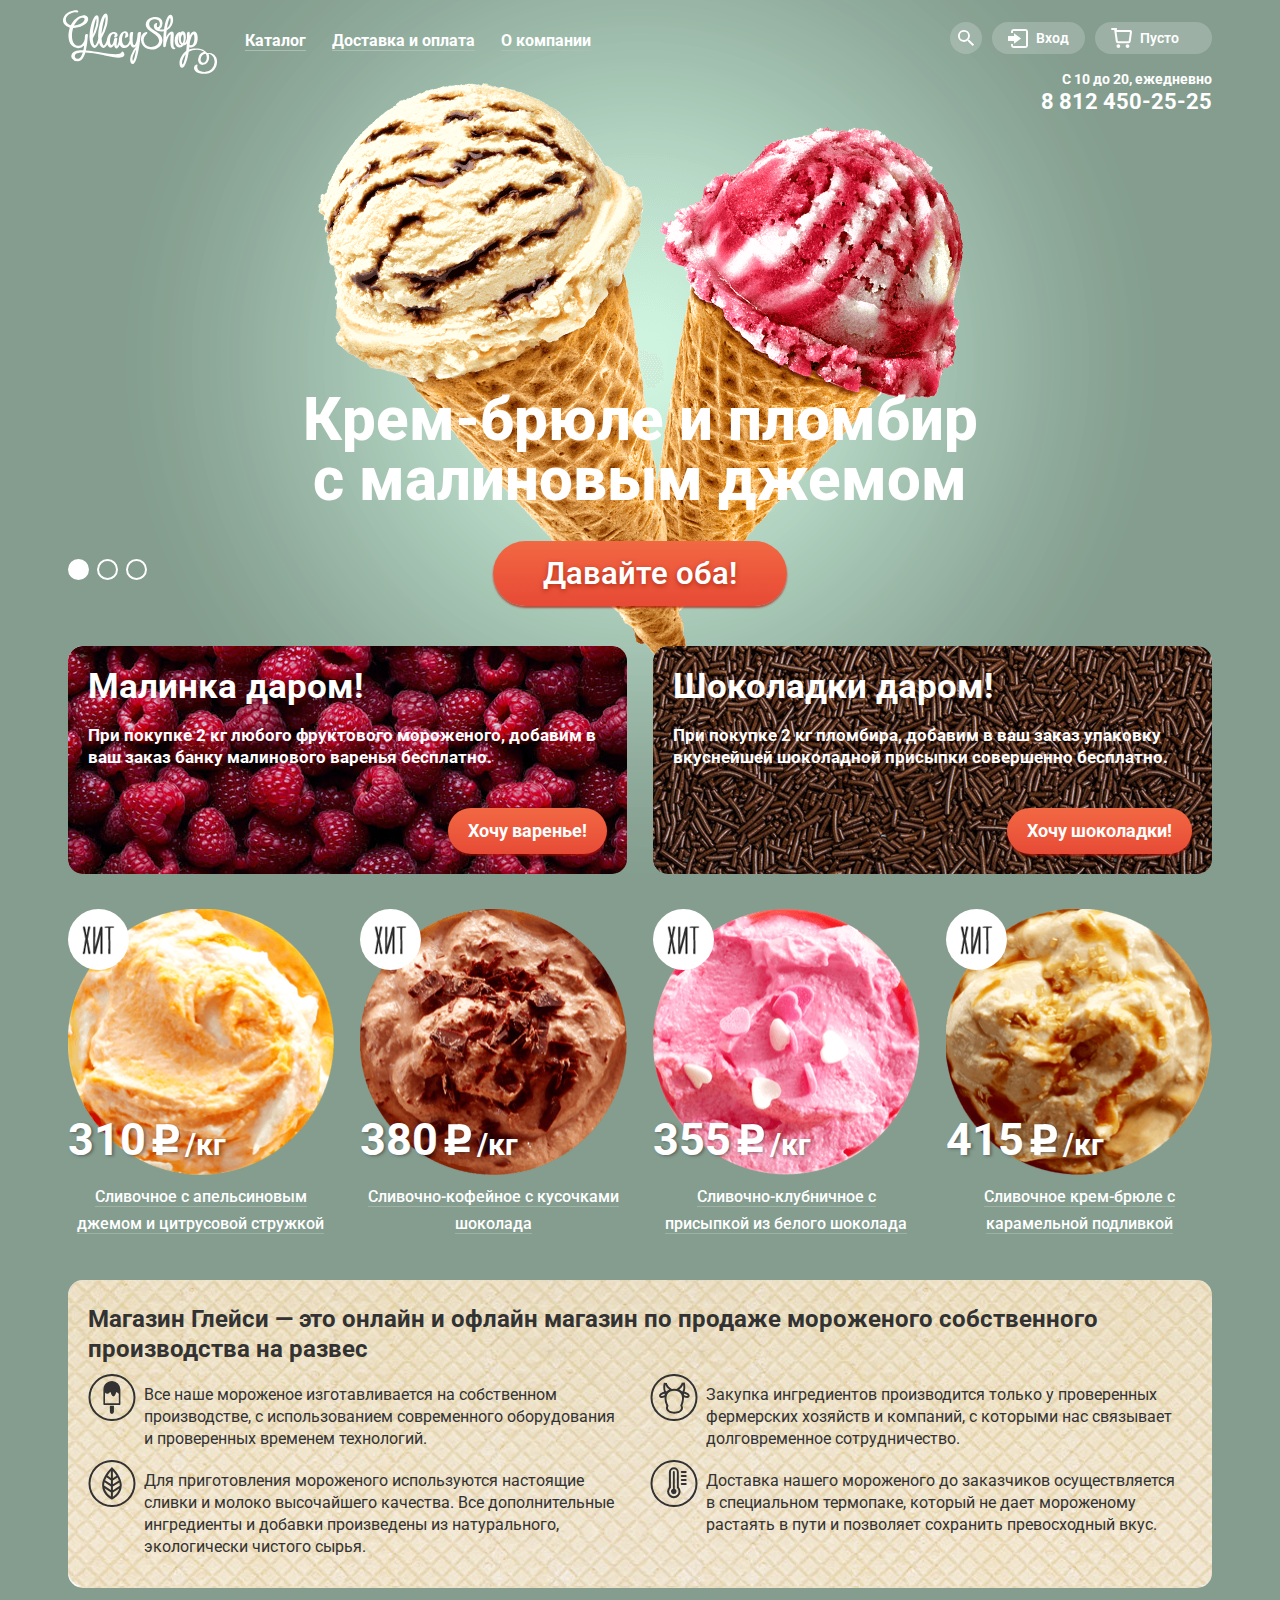
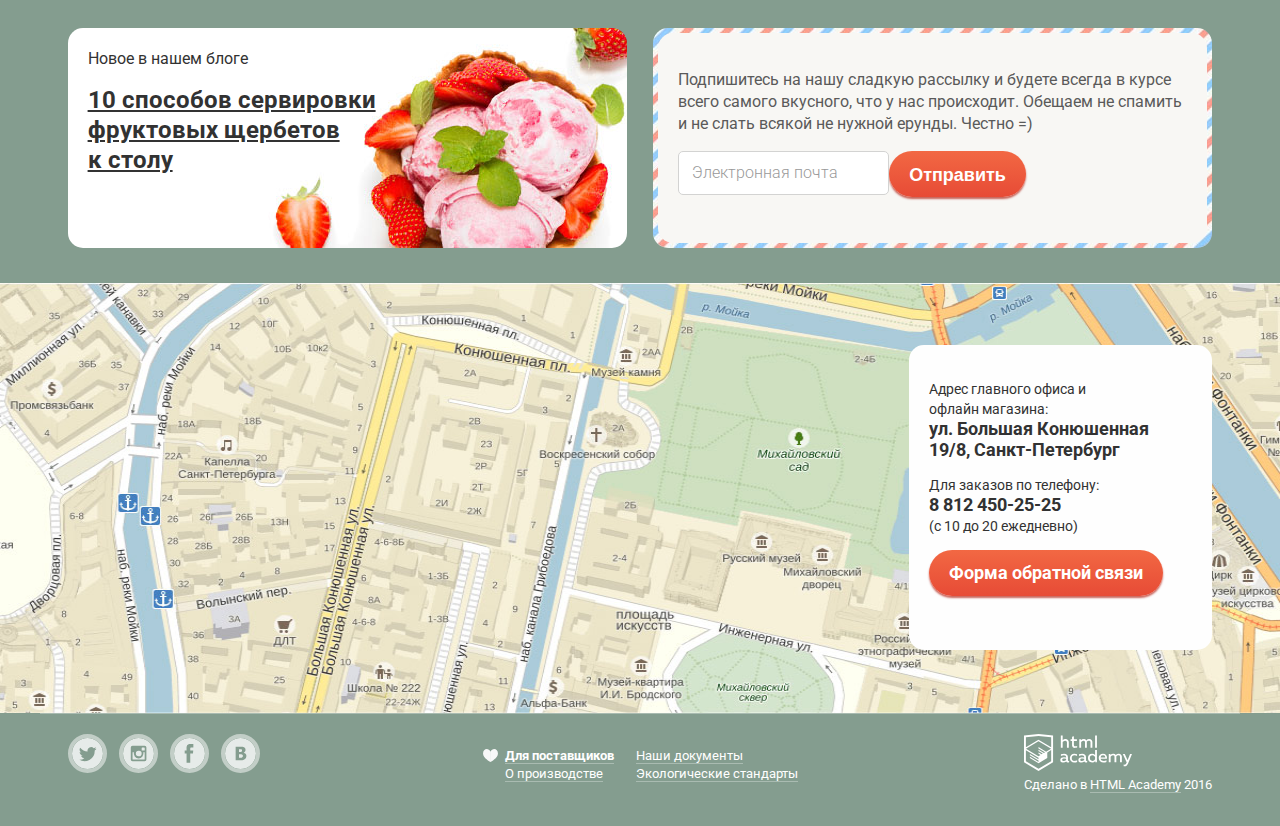
==== commit b8677943: "Декоративные элементы, модальное окно" ====
--- a/index.html
+++ b/index.html
@@ -102,10 +102,10 @@
                                 </svg>
                             </a>
                             
-                            <div class="popup search-popup">
+                            <div class="search-popup popup">
                                 <form class="user-form search-form" action="#" method="post">
                                     <div class="textfield-style">
-                                        <input class="field" id="search-field" type="text" name="search-field">
+                                        <input class="field" id="search-field" type="text" name="search-field" required>
                                         <label class="input-label" for="#search-field">Что ищем?</label>
                                     </div>
                                 </form>
@@ -124,11 +124,11 @@
                             <div class="popup login-popup">
                                 <form class="user-form login-form" action="#" method="post">
                                     <div class="textfield-style">
-                                        <input class="field" id="login-field" type="text" name="email">
+                                        <input class="field" id="login-field" type="text" name="email" required>
                                         <label class="input-label" for="#login-field">Электронная почта</label>
                                     </div>
                                     <div class="textfield-style">
-                                        <input class="field" id="password-field" type="text" name="password">
+                                        <input class="field" id="password-field" type="text" name="password" required>
                                         <label class="input-label" for="#password-field">Пароль</label>
                                     </div>
                                     <div class="btn-container">
@@ -311,7 +311,7 @@
                                   <p>Подпишитесь на нашу сладкую рассылку и будете всегда в курсе всего самого вкусного, что у нас происходит. Обещаем не спамить и не слать всякой не нужной ерунды. Честно =)</p>
                                   <form class="subscribe-form clearfix" action="#" method="post">
                                       <div class="textfield-style">
-                                          <input class="field" id="email-field" type="text" name="email">
+                                          <input class="field" id="email-field" type="text" name="email" required>
                                           <label class="input-label" for="email-field">Электронная почта</label>
                                       </div>
                                       <div class="btn-container">
@@ -322,23 +322,24 @@
                           </div>
                       </div>
                   </div>
+              </div>
               
 
               <div class="container-map">
-                  <div class="info">
-                      <p>Адрес главного офиса и<br>офлайн магазина:<br>
-                          <span>ул. Большая Конюшенная<br>19/8, Санкт-Петербург</span>
-                      </p>
-                      <p>Для заказов по телефону:<br>
-                          <span>8 812 450-25-25</span><br>
-                          (с 10 до 20 ежедневно)
-                      </p>
-                      <a class="btn" href="#">Форма обратной связи</a>
+                  <div class="container">
+                      <div class="info">
+                          <p>Адрес главного офиса и<br>офлайн магазина:<br>
+                              <span>ул. Большая Конюшенная<br>19/8, Санкт-Петербург</span>
+                          </p>
+                          <p>Для заказов по телефону:<br>
+                              <span>8 812 450-25-25</span><br>
+                              (с 10 до 20 ежедневно)
+                          </p>
+                          <a class="btn feedback-form" href="#">Форма обратной связи</a>
+                      </div>
                   </div>
               </div>
-                  
-            </div>
-      </main>
+          </main>
           
           <footer class="main-footer">
               <div class="container">
@@ -404,15 +405,15 @@
               <h3>Мы обязательно вам ответим!</h3>
               <form class="modal-content-form" action="#" method="post">
                   <div class="textfield-style">
-                      <input class="field" id="name-field" type="text" name="name">
+                      <input class="field" id="name-field" type="text" name="name" required>
                       <label class="input-label" for="#name-field">Как вас зовут?</label>
                   </div>
                   <div class="textfield-style">
-                      <input class="field" id="email-field" type="text" name="email">
+                      <input class="field" id="email-field" type="text" name="email" required>
                       <label class="input-label" for="#email-field">Ваша почта для ответа?</label>
                   </div>
                   <div class="textfield-style">
-                      <textarea class="field" id="message-field" type="text" name="message" rows="5"></textarea>
+                      <textarea class="field" id="message-field" type="text" name="message" rows="5" required></textarea>
                       <label class="input-label" for="#message-field">Напишите что-нибудь...</label>
                   </div>
                   <div class="btn-container">
@@ -423,6 +424,24 @@
           <div class="modal-overlay"></div>
           
       </div>
+      <script>
+          var link = document.querySelector(".feedback-form");
+          var popup = document.querySelector(".modal-content");
+          var close = document.querySelector(".modal-content-close");
+          var overlay = document.querySelector(".modal-overlay");
+          
+          link.addEventListener("click", function(event) {
+              event.preventDefault();
+              popup.classList.add("modal-content-show");
+              overlay.classList.add("modal-overlay-show");
+          });
+          
+          close.addEventListener("click", function(event) {
+              event.preventDefault();
+              popup.classList.remove("modal-content-show");
+              overlay.classList.remove("modal-overlay-show");
+          });
+      </script>
       
   </body>
 </html>
--- a/css/style.css
+++ b/css/style.css
@@ -194,13 +194,14 @@
 
         .catalog-menu {
             position: absolute;
-            top: 27px;
+            top: 32px;
             left: -6px;
             width: 143px;
             margin: 0;
             padding: 0;
             list-style: none;
             box-shadow: 0 20px 20px 0 rgba(0, 0, 0, 0.4);
+            z-index: 20;
         }
 
         .catalog-section {
@@ -332,34 +333,56 @@
     color: #323232;
 }
 
-    .clickable:hover {
-        background-color: #f8f7f4;
-    }
-
-    .clickable:hover .user-symbol {
-        fill: #373737;
-    }
-
-    .clickable:hover span {
-        color: #323232;
-    }
-
-    .user-btn:hover .popup {
-        display: block;
-    }
-
-.popup {
-    position: absolute;
+.clickable:hover {
+    background-color: #f8f7f4;
+}
+
+.clickable:hover .user-symbol {
+    fill: #373737;
+}
+
+.clickable:hover span {
+    color: #323232;
+}
+
+.user-btn:hover .popup {
+    display: block;
+}
+
+
+
+.search-popup,
+.login-popup {
+    position: absolute;
+    top: 32px;
     right: 0;
-    border-radius: 5px;
     z-index: 20;
 }
 
-.popup::before {
+.search-popup::before,
+.login-popup::before {
     content: "";
     display: block;
+    /*position: absolute;
+    top: 40px;
+    right: 0;*/
+    
     width: inherit;
     height: 5px;
+    background-color: cadetblue;
+}
+
+
+.catalog-menu::before {
+    content: "";
+    display: block;
+    position: absolute;
+    top: -25px;
+    left: 0;
+    
+    width: inherit;
+    height: 30px;
+    background-color: transparent;
 }
 
 .user-form {
@@ -397,15 +420,14 @@
     color: #999999;
 }
 
-
 .field {
     width: 100%;
-    padding-top: 9px;
-    padding-bottom: 9px;
-    padding-left: 14px;
+    padding: 9px 14px;
     margin-bottom: 20px;
     font-size: 14px;
     line-height: 24px;
+    outline: none;
+    color: #999999;
     border: 1px solid #d3d3d2;
     border-radius: 5px;
     box-sizing: border-box;
@@ -414,32 +436,39 @@
 
 .field:hover {
     border: 2px solid #c7c6c5;
-}
-
-.field:focus {
-    outline: none;
-    border: 2px solid #8fbdec;
-}
-
+    padding: 8px 13px;
+}
+
+.field:valid {
+    font-size: 16px;
+    font-weight: bold;
+    color: #323232;
+    padding: 9px 14px;
+}
+
+.field:valid:hover {
+    padding: 8px 13px;
+}
+
+.field:valid + .input-label,
 .field:focus + .input-label {
     top: -15px;
     transition: 0.2s;
     font-size: 11px;
     line-height: 13px;
-    font-weight: normal;
+    font-weight: medium;
+    color: #999999;
+}
+
+.field:focus {
+    padding: 8px 13px;
+    border: 2px solid #8fbdec;
+}
+
+.field:focus + .input-label {
     color: #5b9ddf;
 }
 
-.field:valid {
-    font-size: 16px;
-    font-weight: bold;
-    color: #323232;
-    /*border: 1px solid #d3d3d2;*/
-}
-
-/*.field:valid + .input-label {
-    color: #999999;
-}*/
 
 .btn-container{
     display: inline-block;
@@ -456,10 +485,46 @@
     color: #323232;
 }
 
-.cart-goods {
+
+
+.contacts {
+    position: absolute;
+    font-size: 14px;
+    font-weight: bold;
+    right: 0px;
+    z-index: 10;
+}
+
+.contacts span {
+    font-size: 22px;
+    line-height: 24px;
+}
+
+.cart-popup {
+    position: absolute;
+    top: 37px;
+    right: 0;
+    z-index: 20;
+}
+
+.cart-popup::before {
+    content: "";
+    display: block;
+    position: absolute;
+    top: -25px;
+    right: 0;
+    
+    width: inherit;
+    height: 25px;
+    background-color: transparent;
+}
+
+.cart-popup {
     width: 540px;
-    padding: 0 15px 20px 15px;
+    padding: 20px 15px;
+    text-align: right;
     font-size: 13px;
+    line-height: 16px;
     font-weight: normal;
     color: #323232;
     background-color: #f8f7f4;
@@ -467,20 +532,62 @@
     box-sizing: border-box;
 }
 
-
-
-.contacts {
-    position: absolute;
-    font-size: 14px;
+.cart-table {
+    width: 510px;
+    text-align: left;
+}
+
+.cart-table td {
+    padding-bottom: 20px;
+    box-sizing: border-box;
+}
+
+.cart-delete {
+    width: 25px;
+    padding-right: 15px;
+}
+
+.cart-item-pic {
+    width: 47px;
+    padding-right: 15px;
+}
+
+.cart-pic {
+    width: 32px;
+    height: 32px;
+    border-radius: 50%;
+    overflow: hidden;
+}
+
+.cart-item-title {
+    width: 235px;
+}
+
+.cart-item-weight {
+    width: 135px;
+    padding-left: 12px;
+}
+
+.cart-item-price {
+    width: 68px;
+}
+
+.cart-item-weight span{
+    color: #999999;
+}
+
+.total {
+    padding-top: 15px;
+    padding-bottom: 15px;
+    text-align: right;
     font-weight: bold;
-    right: 0px;
-    z-index: 10;
-}
-
-.contacts span {
-    font-size: 22px;
-    line-height: 24px;
-}
+    border-top: 1px solid #cacac7;
+}
+
+.cart-popup .btn-container {
+    margin: 0;
+}
+
 
 /* Красные кнопки */
 
@@ -594,6 +701,10 @@
   cursor: pointer;
 }
 
+.slider-controls label:hover {
+    background: rgba(255, 255, 255, 0.5);
+}
+
 #btn-1:checked ~ .site-wrapper #slide1,
 #btn-2:checked ~ .site-wrapper #slide2,
 #btn-3:checked ~ .site-wrapper #slide3 {
@@ -711,6 +822,7 @@
 
 .catalog {
     font-size: 0;
+    display: table;
 }
 
 .quick-view {
@@ -796,6 +908,10 @@
     border-bottom: 1px solid #9db1a5;
 }
 
+.ice-cream:hover h3 {
+    border: 0;
+}
+
 .ice-cream:hover .quick-view {
     display: block;
 }
@@ -828,11 +944,10 @@
 /* О Глейси */
 
 .about-gllacy {
-    padding: 24px 25px 20px 20px;
-    padding-bottom: 0;
+    padding: 24px 25px 10px 20px;
     margin-bottom: 40px;
     border-radius: 15px;
-    box-sizing: border-box;
+    /*box-sizing: border-box;*/
 }
 
 .about-gllacy h1 {
@@ -850,14 +965,13 @@
 .about-gllacy .feature {
     float: left;
     position: relative;
+    width: 48.85%;
     padding-left: 56px;
-    width: 48.74%;
     box-sizing: border-box;
 }
 
-.about-gllacy .feature:nth-child(even) {
-    float: left;
-    margin-left: 2.52%;
+.about-gllacy .feature:nth-child(odd) {
+    margin-right: 2.3%;
 }
 
 .gllacy-symbol {
@@ -870,20 +984,16 @@
     fill-rule: evenodd;
 }
 
-.features-block {
-    margin: 0;
-}
-
 /* Карта */
 
-.main-content {
-    background: url("../img/map.jpg") no-repeat bottom center;
+.container-map {
+    height: 430px;
+    background: url("../img/map.jpg") no-repeat center;
     background-size: 100% 430px;
 }
 
-.container-map {
+.container-map .container {
     position: relative;
-    height: 430px;
 }
 
 .info {
@@ -923,12 +1033,10 @@
 .footer-copyright {
     float: left;
     width: 25%;
-    padding-right: 2.3%;
     box-sizing: border-box;
 }
 
 .footer-copyright {
-    padding-right: 0;
     text-align: right;
 }
 
@@ -979,6 +1087,7 @@
 /* Социальные кнопки футера */
 
 .social-btn {
+    position: relative;
     display: inline-block;
     margin-right: 12px;
     vertical-align: middle;
@@ -995,7 +1104,7 @@
     fill-rule: evenodd;
     display: inline-block;
     vertical-align: middle;
-    border: 5px solid #c2cec7;
+    border: 4px solid #c2cec7;
     border-radius: 50%;
 }
 
@@ -1004,7 +1113,18 @@
 }
 
 .social-btn:active .social-net {
-    box-shadow: inset 0 3px 7px 0 rgba(0, 0, 0, 0.35);
+    fill: #e9e9e9;
+}
+
+.social-btn:active:after {
+    content: '';
+    position: absolute;
+    box-shadow: inset 0 3px 7px 0px rgba(0, 0, 0, 0.35);
+    top: 4px;
+    left: 4px;
+    width: 31px;
+    height: 31px;
+    border-radius: 50%;
 }
 
 /* Cтили для обычных ссылок*/
@@ -1242,10 +1362,13 @@
     color: #323232;
 }
 
-.custom-select select:hover {
+.custom-select:hover {
+    background-color: #ffffff;
+}
+
+.custom-select:hover select {
     color: #323232;
     font-weight: medium;
-    background-color: #ffffff;
 }
 
 /* Пагинация */
@@ -1263,7 +1386,7 @@
     list-style: none;
 }
 
-.page {
+.pagination-list li {
     display: inline-block;
     vertical-align: middle;
 }
@@ -1289,27 +1412,23 @@
     background-color: #ffffff;
 }
 
-.paginator-prev {
+.paginator-prev a {
     display: inline-block;
     vertical-align: middle;
     width: 10px;
     height: 14px;
     padding: 8px 0;
     margin-right: 15px;
-    border: 0;
-    outline: 0;
     background: url(../img/pag1.png) no-repeat center;
 }
 
-.paginator-next {
+.paginator-next a {
     display: inline-block;
     vertical-align: middle;
     width: 10px;
     height: 14px;
     padding: 8px 0;
     margin-left: 15px;
-    border: 0;
-    outline: 0;
     background: url(../img/pag2.png) no-repeat center;
 }
 
@@ -1466,6 +1585,9 @@
 
 .modal-content-form textarea {
     width: 100%;
+    font-size: 16px;
+    line-height: 18px;
+    font-family: Roboto, sans-serif;
 }
 
 .modal-content-form .btn-container {
@@ -1485,4 +1607,12 @@
     width: 100%;
     height: 100%;
     background: rgba(0, 0, 0, 0.5);
+}
+
+.modal-content-show {
+    display: block;
+}
+
+.modal-overlay-show {
+    display: block;
 }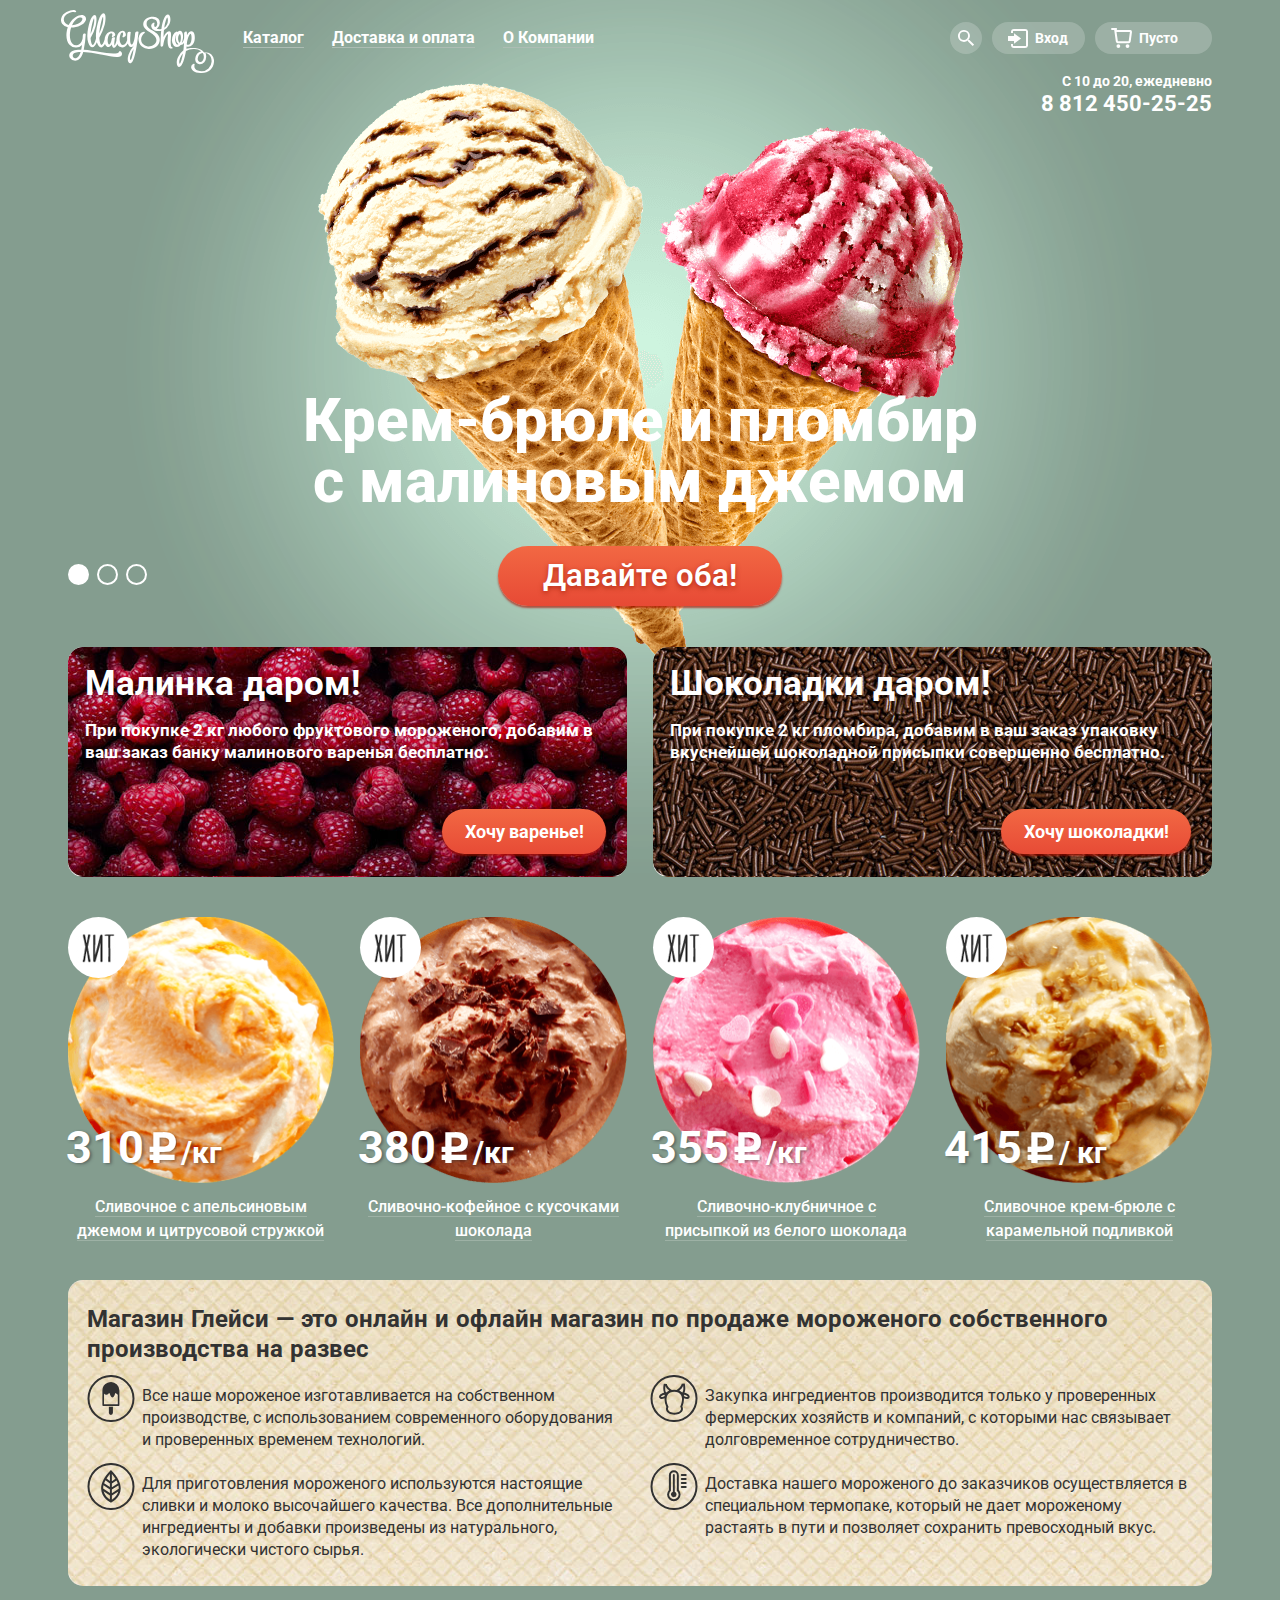
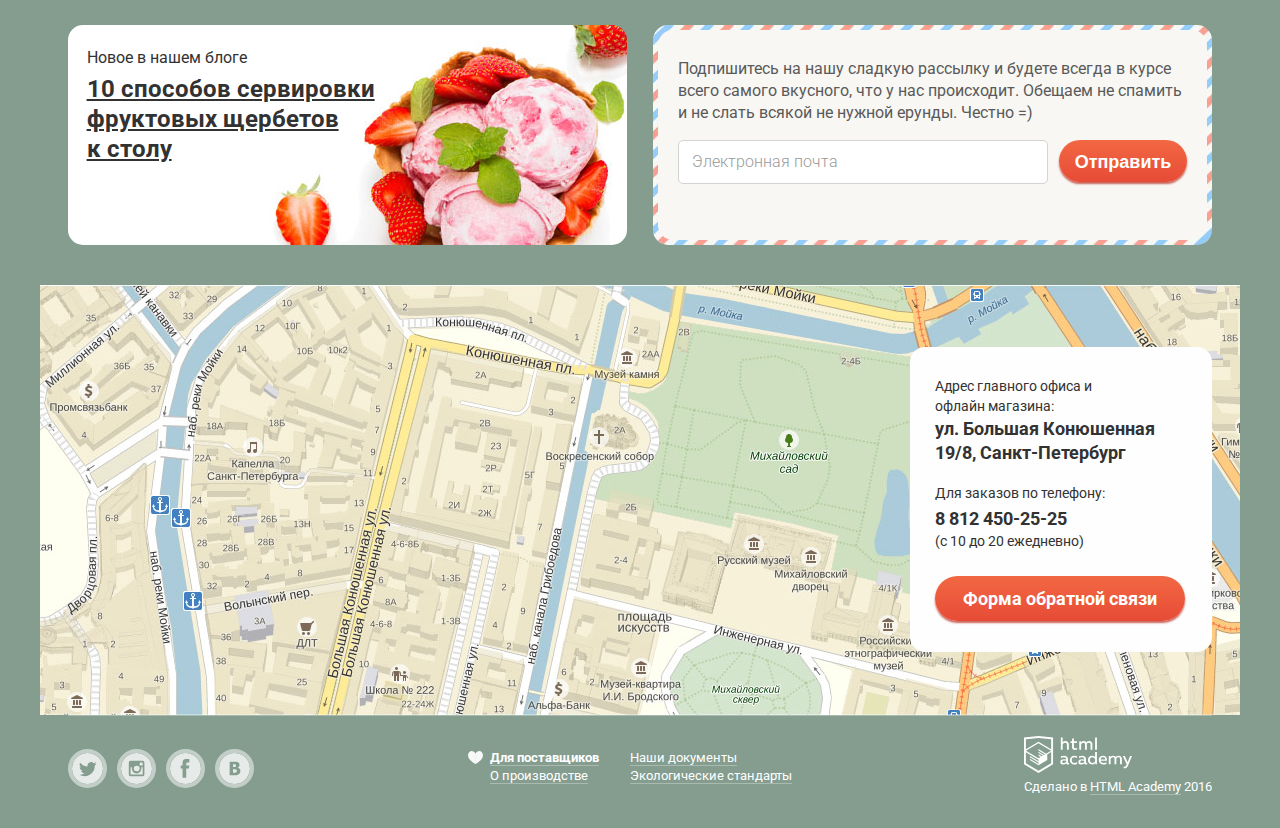
==== commit cdf1e5fe: "Оформление, отступы" ====
--- a/index.html
+++ b/index.html
@@ -58,9 +58,9 @@
           <header class="homepage-header">
               <div class="container">
                   <div class="row clearfix">
-                      <div class="nav-block clearfix">
+                      <div class="navigation-block clearfix">
                           <a class="logo">
-                              <img src="img/Logo.svg" width="154" height="64" alt="Gllacy-shop">
+                              <img src="img/Logo.svg" width="153.094" height="63.25" alt="Gllacy-shop">
                           </a>
                           <nav class="main-navigation">
                               <ul class="main-menu">
@@ -88,7 +88,7 @@
                                       <a href="#">Доставка и оплата</a>
                                   </li>
                                   <li class="site-section">
-                                      <a href="#">О компании</a>
+                                      <a href="#">О Компании</a>
                                   </li>
                               </ul>
                           </nav>
@@ -254,7 +254,7 @@
                                   <ul class="item-price">
                                       <li class="price-value">415</li>
                                       <li class="currency"></li>
-                                      <li class="weight">/кг</li>
+                                      <li class="weight">/ кг</li>
                                   </ul>
                               </div>
                               <h3 class="article-title">Сливочное крем-брюле с карамельной подливкой</h3>
@@ -269,7 +269,7 @@
 
                   <div class="row">
                       <div class="about-gllacy">
-                          <h1>Магазин Глейси  — это онлайн и офлайн магазин по продаже мороженого собственного производства на развес</h1>
+                          <h1>Магазин Глейси — это онлайн и офлайн магазин по продаже мороженого собственного производства на развес</h1>
                           <div class="features-block clearfix">
                               <div class="feature">
                                   <p>Все наше мороженое изготавливается на собственном производстве, с использованием современного оборудования и проверенных временем технологий.</p>
@@ -328,13 +328,16 @@
               <div class="container-map">
                   <div class="container">
                       <div class="info">
-                          <p>Адрес главного офиса и<br>офлайн магазина:<br>
-                              <span>ул. Большая Конюшенная<br>19/8, Санкт-Петербург</span>
-                          </p>
-                          <p>Для заказов по телефону:<br>
-                              <span>8 812 450-25-25</span><br>
-                              (с 10 до 20 ежедневно)
-                          </p>
+                          <div class="location">
+                              <p>Адрес главного офиса и<br>офлайн магазина:</p>
+                              <p class="address">ул. Большая Конюшенная<br>19/8, Санкт-Петербург
+                              </p>
+                          </div>
+                          <div class="tel">
+                              <p>Для заказов по телефону:</p>
+                              <p class="tel-number">8 812 450-25-25</p>
+                              <p>(с 10 до 20 ежедневно)</p>
+                          </div>
                           <a class="btn feedback-form" href="#">Форма обратной связи</a>
                       </div>
                   </div>
@@ -424,6 +427,7 @@
           <div class="modal-overlay"></div>
           
       </div>
+      
       <script>
           var link = document.querySelector(".feedback-form");
           var popup = document.querySelector(".modal-content");
--- a/css/style.css
+++ b/css/style.css
@@ -3,7 +3,7 @@
     font-size: 16px;
     line-height: 22px;
     color: #ffffff;
-    font-weight: normal;
+    font-weight: 400;
     font-family: Roboto, sans-serif;
     background-color: #849d8f;
 }
@@ -11,35 +11,16 @@
 .main-content h1 {
     font-size: 24px;
     line-height: 30px;
+    word-spacing: 1px;
     margin: 0;
     color: #323232;
 }
 
 .catalog-content h1 {
     margin: 0;
+    margin-top: -2px;
     font-size: 35px;
     line-height: 41px;
-    font-weight: bold;
-}
-
-.catalog-content h2 {
-    margin-left: 16px;
-    font-size: 14px;
-    line-height: 16px;
-    font-weight: medium;
-}
-
-.raspberry b,
-.chocolate b {
-    font-size: 35px;
-    line-height: 41px;
-    font-weight: bold;
-}
-
-.raspberry p,
-.chocolate p {
-    font-size: 17px;
-    line-height: 22px;
     font-weight: bold;
 }
 
@@ -89,46 +70,47 @@
     clear: both;
 }
 
-/* Хедер */
-
-.popup {
-    display: none;
-}
+/* Хедер: сетка */
 
 .homepage-header {
-    margin-bottom: 310px;
+    margin-bottom: 312px;
 }
 
 .innerpage-header {
-    margin-bottom: 25px;
+    margin-bottom: 19px;
 }
 
 .homepage-header .row,
 .innerpage-header .row {
     padding-top: 10px;
-    margin-bottom: 25px;
-}
-
-.nav-block {
+}
+
+.navigation-block {
     float: left;
     width: 585px;
 }
 
 .user-block {
+    position: relative;
     float: right;
-    position: relative;
     width: 265px;
     padding-top: 12px;
     font-size: 0;
     text-align: right;
 }
 
+.popup {
+    display: none;
+}
+
+/* Хедер: .navigation-block, главное меню */
+
 .logo {
     display: block;
     float: left;
-    margin-left: -5px;
-    margin-right: 15px;
     width: 154px;
+    margin-left: -7px;
+    margin-right: 14px;
 }
 
 .main-navigation {
@@ -137,133 +119,166 @@
     padding-top: 12px;
 }
 
-    .main-menu {
-        margin: 10px 0;
-        padding: 0;
-        font-size: 0;
-        list-style: none;
+.main-menu {
+    margin-top: 7px;
+    padding: 0;
+    font-size: 0;
+    list-style: none;
+}
+
+.site-section {
+    position: relative;
+    display: inline-block;
+    vertical-align: top;
+}
+
+.site-section > a {
+    margin-left: 14px;
+    margin-right: 14px;
+
+    font-size: 16px;
+    line-height: 18px;
+    font-weight: bold;
+    color: #ffffff;
+    text-decoration: none;
+    border-bottom: 1px solid #adbdb4;
+}
+
+.site-section > a:hover,
+.site-section > a:active,
+.site-section > a.active {
+    margin: 0;
+    padding-top: 7px;
+    padding-right: 14px;
+    padding-left: 14px;
+    padding-bottom: 7px;
+
+    color: #333333;
+    background-color: #f7f6f3;
+    border: 0;
+    border-radius: 16px;
+} 
+
+.site-section > a:active {
+    box-shadow: inset 0 3px 7px 0 rgba(0, 0, 0, 0.35);
+}
+
+.site-section:hover .popup {
+        display: block;
     }
 
-    .site-section {
-        display: inline-block;
-        position: relative;
-        margin: 0;
-        vertical-align: top;
-    }
-
-    .site-section > a {
-        padding: 0;
-        margin: 13px;
-        font-size: 16px;
-        line-height: 18px;
-        font-weight: bold;
-        color: #ffffff;
-        text-decoration: none;
-        border-bottom: 1px solid #adbdb4;
-    }
-
-    .main-menu a.active {
-        color: #ffffff;
-        background-color: #d07058;
-    }
-
-    .site-section > a:hover,
-    .site-section > a:active,
-    .site-section > a.active {
-        padding: 8px 13px;
-        margin: 0;
-        color: #333333;
-        text-decoration: none;
-        background-color: #f7f6f3;
-        border: 0;
-        border-radius: 50px;
-    } 
-
-    .site-section > a:active {
-        box-shadow: inset 0 3px 7px 0 rgba(0, 0, 0, 0.35);
-    }
-
-    .site-section:hover .popup {
-            display: block;
-        }
-
-    .site-section > a.active {
-        color: #ffffff;
-        background-color: #d07058;
-    }
-
-        .catalog-menu {
-            position: absolute;
-            top: 32px;
-            left: -6px;
-            width: 143px;
-            margin: 0;
-            padding: 0;
-            list-style: none;
-            box-shadow: 0 20px 20px 0 rgba(0, 0, 0, 0.4);
-            z-index: 20;
-        }
-
-        .catalog-section {
-            font-weight: normal;
-            background-color: #f8f7f4;
-        }
-
-        .catalog-section a {
-            display: block;
-            padding: 9px 21px 14px 21px;
-            font-size: 14px;
-            font-weight: normal;
-            line-height: 16px;
-            color: #323232;
-            text-decoration: none;
-            border-radius: inherit;
-        }
-
-        .catalog-section:first-child a {
-            font-weight: bold;
-            margin: 0 8px;
-            padding: 9px 13px 14px 13px;
-            border-bottom: 1px solid #d1d0ce;
-        }
-
-        .catalog-section:first-child {
-            border-top-left-radius: 5px;
-            border-top-right-radius: 5px;
-        }
-
-        .catalog-section:last-child {
-            border-bottom-left-radius: 5px;
-            border-bottom-right-radius: 5px;
-        }
-
-        .catalog-section:hover {
-            background-color: #fbded7;
-        }
-
-        .catalog-section:active {
-            background-color: #f6b5a5;
-        }
-
-
-
-/* Юзер-блок */
+.site-section > a.active {
+    color: #ffffff;
+    background-color: #d07058;
+}
+
+/* Хедер: .navigation-blok, подменю */
+
+.catalog-menu {
+    position: absolute;
+    top: 30px;
+    left: -6px;
+    width: 143px;
+    margin: 0;
+    padding: 0;
+    
+    list-style: none;
+    box-shadow: 0 20px 20px 0 rgba(0, 0, 0, 0.4);
+    z-index: 20;
+}
+
+.catalog-menu::before {
+    content: "";
+    position: absolute;
+    top: -15px;
+    left: 0;
+    display: block;
+    
+    width: inherit;
+    height: 20px;
+    background-color: transparent;
+}
+
+.catalog-section {
+    padding-top: 4px;
+    padding-bottom: 0px;
+    font-weight: 400;
+    background-color: #f8f7f4;
+}
+
+.catalog-section a {
+    display: block;
+    padding-top: 6px;
+    padding-right: 20px;
+    padding-left: 19px;
+    padding-bottom: 6px;
+    
+    font-size: 14px;
+    font-weight: 400;
+    line-height: 16px;
+    color: #323232;
+    text-decoration: none;
+    border-radius: inherit;
+}
+
+.catalog-section:first-child a {
+    margin-right: 8px;
+    margin-left: 8px;
+    padding-top: 10px;
+    padding-right: 13px;
+    padding-left: 12px;
+    padding-bottom: 12px;
+    
+    font-weight: bold;
+    border-bottom: 1px solid #d1d0ce;
+}
+
+.catalog-section:first-child {
+    padding: 0;
+    border-top-left-radius: 5px;
+    border-top-right-radius: 5px;
+}
+
+.catalog-section:first-child:hover {
+    background-color: #fbded7;
+}
+
+.catalog-section:last-child {
+    padding-bottom: 3px;
+    border-bottom-left-radius: 5px;
+    border-bottom-right-radius: 5px;
+}
+
+.catalog-section a:hover {
+    background-color: #fbded7;
+}
+
+.catalog-section a:active {
+    background-color: #f6b5a5;
+}
+
+.catalog-section > a.current {
+    color: #ffffff;
+    background-color: #d07058;
+}
+
+/* Хедер: юзер-блок */
 
 .user-btn {
-    display: inline-block;
     position: relative;
+    display: inline-block;
     vertical-align: middle;
+    min-height: 32px;
     margin-right: 10px;
-    height: 32px;
+    
     line-height: 32px;
     font-size: 0;
-    /*font-weight: 600;*/
     text-align: left;
     border-radius: 16px;
 }
 
 .user-link span {
-    font-weight: 600;
+    font-weight: bold;
 }
 
 .search {
@@ -272,11 +287,11 @@
 }
 
 .login {
-    width: 93px;
+    min-width: 93px;
 }
 
 .cart {
-    width: 117px;
+    min-width: 117px;
     margin-right: 0;
 }
 
@@ -285,11 +300,13 @@
     width: inherit;
     border-radius: inherit;
     padding-left: 16px;
+    box-sizing: border-box;
+    
     line-height: 32px;
     color: #ffffff;
+    background-color: rgba(255, 255, 255, 0.2);
     text-decoration: none;
-    box-sizing: border-box;
-    background-color: rgba(255, 255, 255, 0.2);
+    z-index: 30;
 }
 
 .search .user-link {
@@ -298,7 +315,7 @@
 
 .user-symbol {
     vertical-align: middle;
-    margin-right: 8px;
+    margin-right: 7px;
     fill: #fefefe;
     fill-rule: evenodd;
 }
@@ -326,7 +343,8 @@
 }
 
 .active-link {
-    background-color: #f7f6f3;
+    padding-left: 44px;
+    background: url(../img/cart-full.png) no-repeat 16px center #f7f6f3;
 }
 
 .active-link span {
@@ -335,6 +353,7 @@
 
 .clickable:hover {
     background-color: #f8f7f4;
+    z-index: 30;
 }
 
 .clickable:hover .user-symbol {
@@ -349,12 +368,10 @@
     display: block;
 }
 
-
-
 .search-popup,
 .login-popup {
     position: absolute;
-    top: 32px;
+    top: 37px;
     right: 0;
     z-index: 20;
 }
@@ -363,16 +380,15 @@
 .login-popup::before {
     content: "";
     display: block;
-    /*position: absolute;
-    top: 40px;
-    right: 0;*/
-    
-    width: inherit;
-    height: 5px;
-    background-color: cadetblue;
-}
-
-
+    position: absolute;
+    top: -15px;
+    right: 0;
+    left: 0;
+    height: 20px;
+    background-color: transparent;
+    z-index: 0;
+}
+/*
 .catalog-menu::before {
     content: "";
     display: block;
@@ -383,11 +399,11 @@
     width: inherit;
     height: 30px;
     background-color: transparent;
-}
+}*/
 
 .user-form {
     padding-top: 20px;
-    padding-left: 15px;
+    padding-left: 20px;
     padding-right: 15px;
     box-sizing: border-box;
     text-align: left;
@@ -422,6 +438,7 @@
 
 .field {
     width: 100%;
+    height: 44px;
     padding: 9px 14px;
     margin-bottom: 20px;
     font-size: 14px;
@@ -482,6 +499,9 @@
     vertical-align: middle;
     font-size: 13px;
     line-height: 20px;
+}
+
+.user-help a {
     color: #323232;
 }
 
@@ -492,6 +512,7 @@
     font-size: 14px;
     font-weight: bold;
     right: 0px;
+    top: 46px;
     z-index: 10;
 }
 
@@ -500,6 +521,10 @@
     line-height: 24px;
 }
 
+.active-link .cart-symbol {
+    fill: #232323;
+}
+
 .cart-popup {
     position: absolute;
     top: 37px;
@@ -522,6 +547,7 @@
 .cart-popup {
     width: 540px;
     padding: 20px 15px;
+    padding-top: 17px;
     text-align: right;
     font-size: 13px;
     line-height: 16px;
@@ -542,14 +568,47 @@
     box-sizing: border-box;
 }
 
-.cart-delete {
+.btn-delete {
+    position: relative;
     width: 25px;
-    padding-right: 15px;
+    padding-right: 0px;
+}
+
+.cart-item-delete {
+    position: absolute;
+    top: 10px;
+    left: 0;
+    width: 9px;
+    height: 11px;
+    background-color: transparent;
+    font-size: 0;
+    border: 0;
+    outline: 0;
+    cursor: pointer;
+}
+
+.cart-item-delete::before,
+.cart-item-delete::after {
+    content: "";
+    position: absolute;
+    top: 5px;
+    left: -2px;
+    width: 14px;
+    height: 1px;
+    background-color: #353535;
+}
+
+.cart-item-delete::before {
+    transform: rotate(45deg);
+}
+
+.cart-item-delete::after {
+    transform: rotate(-45deg);
 }
 
 .cart-item-pic {
-    width: 47px;
-    padding-right: 15px;
+    width: 40px;
+    padding-right: 8px;
 }
 
 .cart-pic {
@@ -594,9 +653,9 @@
 .btn {
     display: inline-block;
     margin-top: 0;
-    height: 46px;
-    padding-left: 20px;
-    padding-right: 20px;
+    height: 45px;
+    padding-left: 23px;
+    padding-right: 22px;
     outline: none;
     font-size: 18px;
     line-height: 46px;
@@ -627,7 +686,7 @@
 
   text-align: center;
   color: #ffffff;
-  margin-bottom: 40px;
+  margin-bottom: 41px;
 }
 
 .slide {
@@ -637,20 +696,20 @@
 .slide-title {
   width: 700px;
   margin: 0 auto;
-  margin-bottom: 30px;
-
-  font-weight: 800;
-  font-size: 60px;
-    line-height: 60.35px;
+  margin-bottom: 34px;
+
+font-weight: 800;
+font-size: 60px;
+line-height: 60.35px;
 }
 
 .slide-btn {
   display: inline-block;
-  padding: 12px 50px;
+  padding: 10px 45px;
 
   font-weight: 600;
   font-size: 31px;
-  line-height: 41px;
+  line-height: 40px;
   vertical-align: top;
   color: #ffffff;
   text-decoration: none;
@@ -680,7 +739,7 @@
 
 .slider-controls {
   position: absolute;
-  bottom: 25px;
+  bottom: 20px;
   left: 0;
   z-index: 20;
 
@@ -735,7 +794,7 @@
 /* Баннеры (2 ряда) */
 
 .banner-row {
-    margin-bottom: 35px;
+    margin-bottom: 40px;
 }
 
 .banner {
@@ -743,8 +802,8 @@
     position: relative;
     margin-right: 2.3%;
     width: 48.85%;
-    min-height: 228px;
-    padding: 20px 20px 20px 20px;
+    min-height: 230px;
+    padding: 16px 20px 20px 17px;
     box-sizing: border-box;
     border-radius: 15px;
 }
@@ -753,10 +812,25 @@
     margin-right: 0;
 }
 
+.raspberry b,
+.chocolate b {
+    font-size: 35px;
+    line-height: 41px;
+    font-weight: bold;
+}
+
+.raspberry p,
+.chocolate p {
+    margin-top: 15px;
+    font-size: 17px;
+    line-height: 22px;
+    font-weight: bold;
+}
+
 .banner-btn {
     position: absolute;
-    bottom: 20px;
-    right: 20px;
+    bottom: 23px;
+    right: 21px;
 }
 
 .raspberry {
@@ -769,6 +843,8 @@
 
 .blog {
     min-height: 220px;
+    padding-top: 22px;
+    padding-left: 19px;
     background-image: url("../img/strawberry-background.jpg");
 }
 
@@ -780,7 +856,7 @@
 
 .blog-post {
     display: block;
-    margin-top: 15px;
+    margin-top: 5px;
     font-size: 24px;
     line-height: 30px;
     font-weight: bold;
@@ -794,7 +870,7 @@
 }
 
 .subscribe-background {
-    padding: 20px 20px 0 20px;
+    padding: 12px 20px 0 20px;
     min-height: 210px;
     box-sizing: border-box;
     color: #5a5a5a;
@@ -803,19 +879,30 @@
 }
 
 .subscribe-form {
+    display: flex;
+    align-self: flex-end; 
     font-size: 0;
     box-sizing: border-box;
 }
 
 .subscribe-form .textfield-style {
-    display: inline-block;
+    display: flex;
+    flex-grow: 1;
     vertical-align: top;
-    width: auto;
+    margin-right: 11px;
+}
+
+.subscribe-form .btn {
+    padding-left: 16px;
+    padding-right: 16px;
+    height: 42px;
+    line-height: 42px;
 }
 
 .subscribe-form .btn-container {
     display: inline-block;
     vertical-align: top;
+    margin-right: 0;
 }
 
 /* Каталог */
@@ -836,7 +923,7 @@
     width: 23.275%;
     min-height: 290px;
     margin-right: 2.3%;
-    margin-bottom: 40px;
+    margin-bottom: 33px;
     text-align: center;
 }
 
@@ -846,6 +933,7 @@
 
 .item-pic {
     position: relative;
+    margin-bottom: 5px;
     border-radius: 50%;
     z-index: 0;
 }
@@ -880,13 +968,14 @@
 .item-price li {
     display: inline-block;
     vertical-align: baseline;
-    margin-right: 5px;
+    margin-right: 4px;
     font-weight: bold;
     text-shadow: 2px 1px 3px rgba(49, 50, 53, 0.5);
 }
 
 .price-value {
     font-size: 45px;
+    margin-left: -2px;
 }
 
 .currency {
@@ -902,7 +991,7 @@
 h3 {
     display: inline;
     font-size: 16px;
-    line-height: 22px;
+    line-height: 15px;
     font-weight: 500;
     color: #ffffff;
     border-bottom: 1px solid #9db1a5;
@@ -944,19 +1033,19 @@
 /* О Глейси */
 
 .about-gllacy {
-    padding: 24px 25px 10px 20px;
-    margin-bottom: 40px;
+    padding: 24px 25px 3px 19px;
+    margin-bottom: 39px;
     border-radius: 15px;
     /*box-sizing: border-box;*/
 }
 
 .about-gllacy h1 {
-    margin-bottom: 20px;
+    margin-bottom: 21px;
 }
 
 .about-gllacy p {
     margin-top: 0;
-    margin-bottom: 20px;
+    margin-bottom: 22px;
     font-size: 16px;
     line-height: 22px;
     color: #323232;
@@ -966,7 +1055,7 @@
     float: left;
     position: relative;
     width: 48.85%;
-    padding-left: 56px;
+    padding-left: 55px;
     box-sizing: border-box;
 }
 
@@ -989,7 +1078,7 @@
 .container-map {
     height: 430px;
     background: url("../img/map.jpg") no-repeat center;
-    background-size: 100% 430px;
+    /*background-size: 100% 430px;*/
 }
 
 .container-map .container {
@@ -1000,9 +1089,13 @@
     position: absolute;
     top: 62px;
     right: 2.3%;
-    width: 263px;
+    
+    width: 262px;
     height: 265px;
-    padding: 20px;
+    padding-top: 15px;
+    padding-left: 25px;
+    padding-right: 15px;
+    padding-bottom: 25px;
     
     font-size: 14px;
     line-height: 20px;
@@ -1011,21 +1104,53 @@
     border-radius: 15px;
 }
 
-.info span {
+.location {
+    margin-bottom: 18px;
+}
+
+.info p {
+    margin-top: 14px;
+    margin-bottom: 1px;
+}
+
+.tel p {
+    margin: 0;
+    margin-bottom: 4px;
+}
+
+.info .address,
+.info .tel-number {
     font-size: 18px;
-    line-height: 24x;
+    line-height: 24px;
     font-weight: bold;
-}
+    margin: 0;
+}
+
+.tel {
+    margin-bottom: 25px;
+}
+
+.info .btn {
+    padding-left: 28px;
+    padding-right: 28px;
+}
+
+
 
 /* Подвал */ 
 
 .main-footer .container {
+    overflow: hidden;
+    
+    font-size: 13px;
+    line-height: 18px;
+}
+
+.main-footer .row {
     padding-top: 20px;
     padding-bottom: 30px;
     border-top: 1px solid #a9bbb1;
-    
-    font-size: 13px;
-    line-height: 18px;
+    overflow: hidden;
 }
 
 .footer-social,
@@ -1047,6 +1172,7 @@
 
 .footer-social {
     font-size: 0;
+    margin-top: 13px;
 }
 
 .footer-info {
@@ -1058,6 +1184,7 @@
 .footer-info-list {
     display: inline-block;
     padding: 0;
+    margin-right: 15px;
     list-style: none;
     vertical-align: top;
     text-align: left;
@@ -1067,7 +1194,7 @@
 
 .footer-info-link {
     position: relative;
-    padding-left: 22px;
+    padding-left: 16px;
 }
 
 .marked a {
@@ -1077,7 +1204,7 @@
 .footer-info-link .heart {
     position: absolute;
     top: 2px;
-    left: 0;
+    left: -6px;
     width: 15px;
     height: 13px;
     fill: #f7f8f8;
@@ -1089,7 +1216,7 @@
 .social-btn {
     position: relative;
     display: inline-block;
-    margin-right: 12px;
+    margin-right: 10px;
     vertical-align: middle;
 }
 
@@ -1144,21 +1271,58 @@
 /* Хлебные крошки */
 
 .page-title {
-    margin-bottom: 35px;
-}
+    margin-bottom: 26px;
+}
+
+.breadcrumbs {
+    margin-bottom: 0px;
+    padding: 0;
+    font-size: 0px;
+    list-style: none;  
+}
+
+.breadcrumbs li {
+    display: inline-block;
+    vertical-align: top;
+    font-size: 0px;
+}
+
+.breadcrumbs a,
+.breadcrumbs span {
+    display: inline-block;
+    vertical-align: top;
+    margin-right: 7px;
+    padding: 0;
+    font-size: 14px;
+    line-height: 16px;
+} 
+
+.breadcrumbs span {
+    border: 0;
+}
+
 
 /* Фильтры */
 
 .filters-block {
-    width: 890px;
-    margin-bottom: 32px;
+    margin-bottom: 40px;
+}
+
+.filters-block h2 {
+    margin-top: 0;
+    margin-left: 16px;
+    margin-bottom: 5px;
+    
+    font-size: 14px;
+    line-height: 16px;
+    font-weight: 500;
 }
 
 .sort {
     float: left;
+    margin-right: 15px;
+    margin-bottom: 17px;
     width: 193px;
-    margin-right: 15px;
-    margin-bottom: 15px;
 }
 
 .price {
@@ -1166,18 +1330,16 @@
     position: relative;
     width: 218px;
     margin-right: 15px;
-    margin-bottom: 15px;
+    margin-bottom: 17px;
 }
 
 .fatness {
     float: left;
-    width: 415px;
-    margin-bottom: 15px;
+    margin-bottom: 17px;
 }
 
 .filling {
     clear: both;
-    /*width: 866px;*/
     font-size: 0;
 }
 
@@ -1185,26 +1347,46 @@
     display: inline-block;
     vertical-align: middle;
     height: 36px;
-    padding: 8px 16px 8px 16px;
+    padding-top: 7px;
+    padding-left: 17px;
+    padding-right: 17px;
+    padding-bottom: 8px;
+    box-sizing: border-box;
+    
     font-size: 0;
+    background-color: rgba(255, 255, 255, 0.2);
     border-radius: 18px;
-    background-color: rgba(255, 255, 255, 0.2);
-    box-sizing: border-box;
+}
+
+.filling .filter-style {
+    padding-left: 15px;
+    padding-right: 15px;
 }
 
 .filter-style label {
+    display: inline-block;
     vertical-align: middle;
+    margin-right: 20px;
+    
     font-size: 16px;
     line-height: 18px;
-    margin-right: 20px;
-}
-
-.filter-style label:last-child {
+}
+
+.filter-style .radio-label:last-child {
     margin-right: 0;
 }
 
+.filter-style .checkbox-label {
+    padding-left: 32px;
+    margin-right: 22px;
+}
+
+.filter-style .checkbox-label:last-child {
+    margin-right: 8px;
+}
+
 .filling .filter-style {
-    margin-right: 14px;
+    margin-right: 13px;
 }
 
 .radio-label,
@@ -1294,10 +1476,10 @@
     display: inline-block;
     vertical-align: middle;
     height: 36px;
-    padding: 0 43px 0 43px;
+    padding: 0 28px 0 28px;
     font-size: 16px;
     line-height: 18px;
-    font-weight: medium;
+    font-weight: 500;
     color: #ffffff;
     
     border: 2px solid #fbfcfb;
@@ -1310,7 +1492,7 @@
 }
 
 .filling input[type="submit"]:hover {
-    font-weight: normal;
+    font-weight: 400;
     color: #323232;
     background-color: #fbfcfb; 
 }
@@ -1327,54 +1509,66 @@
     position: relative;
     background: rgba(255, 255, 255, 0.2);
     z-index: 0;
-    width: 193pxpx;
+    width: 193px;
     border-radius: 18px;
     overflow: hidden;
 }
 
 .custom-select select {
-    padding: 6px 16px;
+    padding: 6px 15px;
     height: 36px;
     outline: none;
     font-size: 16px;
-    font-weight: medium;
+    font-weight: 500;
     color: #ffffff;
     background: none;
     -webkit-appearance: none;
     -moz-appearance: none;
-    appearance: none;
+    -ms-appearance: none;
+    appearance: none/*!important*/;
     width: 100%;
     box-sizing: border-box;
     font-size: 14px;
+    border: 0;
+    border-radius: 18px;
+}
+
+.custom-select select::-ms-expand {
+    display: none;
 }
 
 .custom-select svg {
     position: absolute;
     width: 8px;
     height: 8px;
-    fill: #353535;
-    right: 10px;
+    fill: #ffffff;
+    right: 15px;
     top: 16px;
     z-index: -1;
 }
 
 .custom-select select option {
     color: #323232;
+    font-weight: 500;
 }
 
 .custom-select:hover {
     background-color: #ffffff;
 }
 
+.custom-select:hover svg {
+    fill: #353535;
+}
+
 .custom-select:hover select {
     color: #323232;
-    font-weight: medium;
 }
 
 /* Пагинация */
 
 .pagination {
-    margin-bottom: 30px;
+    margin-top: 37px;
+    margin-bottom: 28px;
     text-align: right;
 }
 
@@ -1391,13 +1585,21 @@
     vertical-align: middle;
 }
 
+.page {
+    margin-left: 4px;
+}
+
+.pagination-list .page:first-child {
+    margin-left: 0;
+}
+
 .page a {
     display: inline-block;
     vertical-align: middle;
     text-align: center;
-    width: 26px;
+    width: 25px;
     font-size: 16px;
-    line-height: 26px;
+    line-height: 25px;
     border-radius: 50%;
     color: #ffffff;
     text-decoration: none;
@@ -1418,7 +1620,7 @@
     width: 10px;
     height: 14px;
     padding: 8px 0;
-    margin-right: 15px;
+    margin-right: 10px;
     background: url(../img/pag1.png) no-repeat center;
 }
 
@@ -1442,35 +1644,6 @@
 
 .undisplayed {
     display: none;
-}
-
-/* Хлебные крошки */
-
-.breadcrumbs {
-    margin-bottom: 0px;
-    padding: 0;
-    font-size: 0px;
-    list-style: none;  
-}
-
-.breadcrumbs li {
-    display: inline-block;
-    vertical-align: top;
-    font-size: 0px;
-}
-
-.breadcrumbs a,
-.breadcrumbs span {
-    display: inline-block;
-    vertical-align: top;
-    margin-right: 10px;
-    padding: 0;
-    font-size: 14px;
-    line-height: 16px;
-} 
-
-.breadcrumbs span {
-    border: 0;
 }
 
 /* Стили для ползунка с ценой */
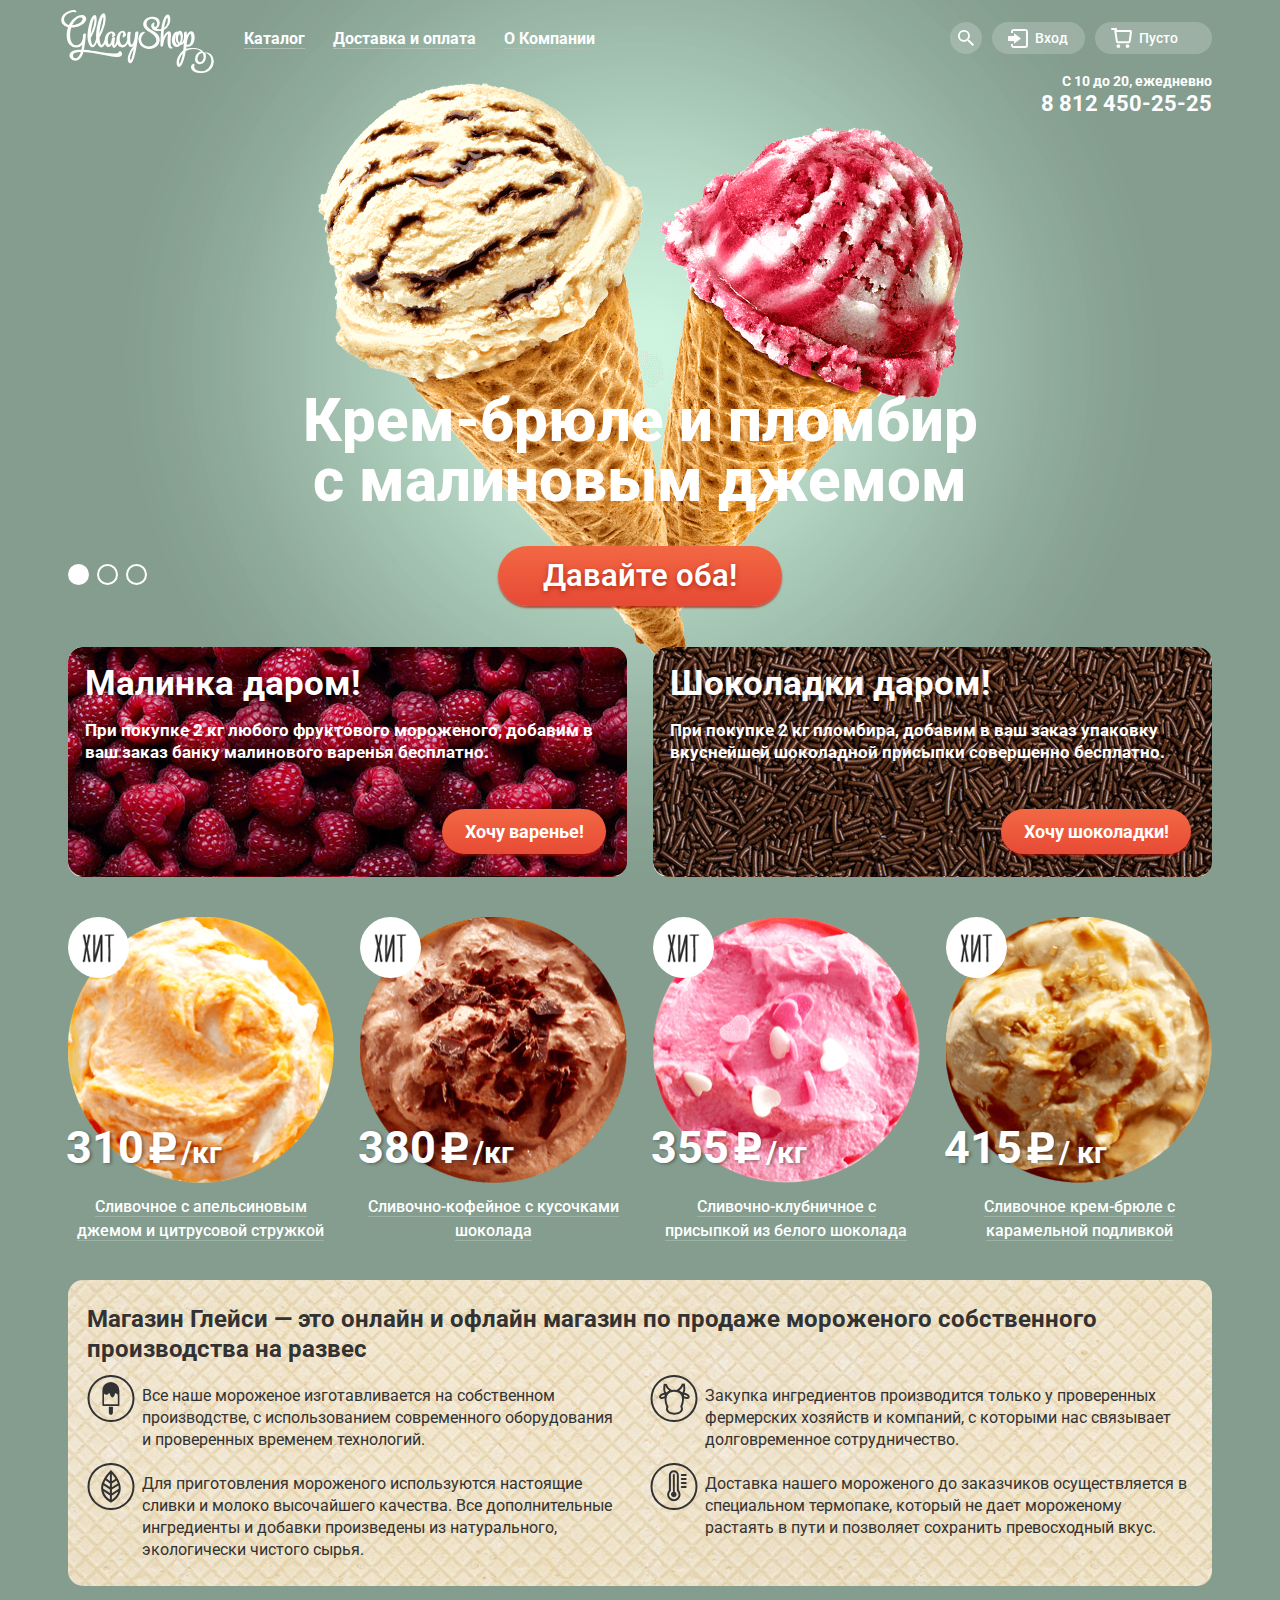
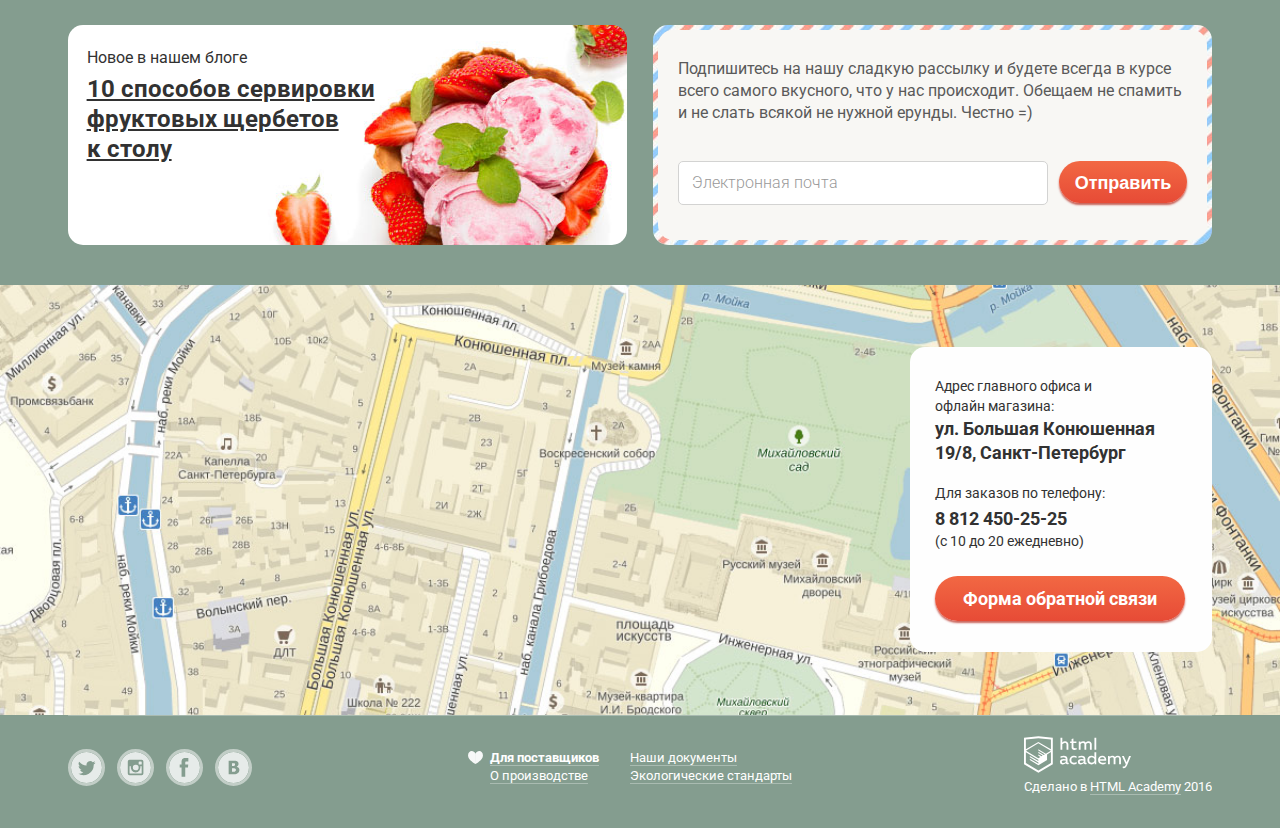
==== commit a7e0bbb1: "На проверку" ====
--- a/index.html
+++ b/index.html
@@ -1,190 +1,189 @@
 <!DOCTYPE html>
 <html lang="ru">
-  <head>
-      <meta charset="utf-8">
-      <title>HTML Academy: Глейси</title>
-      <link href="https://fonts.googleapis.com/css?family=Roboto:400,500,700,900&subset=cyrillic" rel="stylesheet" type="text/css">
-      <link rel="stylesheet" href="css/style.css">
-  </head>
-  <body>
-      <svg xmlns="http://www.w3.org/2000/svg"  width="0" height="0" style="display: none;">
-          <symbol id="search" viewBox="0 0 16.687 16.688">
-              <path d="M931.155,40.747H930.4l-0.264-.261a6.212,6.212,0,1,0-.675.675l0.263,0.262v0.755l4.773,4.76,1.423-1.422Zm-5.731,0a4.291,4.291,0,1,1,4.3-4.291A4.294,4.294,0,0,1,925.424,40.747Z" transform="translate(-919.219 -30.25)"></path>
-          </symbol>
-          <symbol id="login" iewBox="0 0 20.063 19">
-              <path d="M973,32.968v-0.96a3,3,0,0,1,3-3h11.059a3,3,0,0,1,3,3V44.986a3,3,0,0,1-3,3H976a3,3,0,0,1-3-3V44h2v2h13V31H975v1.968h-2Zm-3,8.046h6.029v2.743l7.027-5.3-7.027-5.3V35.9H970v5.114Z" transform="translate(-970 -29)"></path>
-          </symbol>
-          <symbol id="cart" viewBox="0 0 20.63 19.719">
-              <path d="M1092.58,33.46l-1.21,8.912a2.025,2.025,0,0,1-1.88,1.635h-10.88a2.025,2.025,0,0,1-1.88-1.635l-1.47-10.287a3.738,3.738,0,0,1-.13-1.055H1073a1,1,0,0,1,0-2h4a0.992,0.992,0,0,1,.1,1.98h13.97C1092.17,31.01,1092.84,32.141,1092.58,33.46Zm-13.85,8.518-1.31-9h13.2l-0.03.2-1.18,8.788a0.033,0.033,0,0,0-.01.014h-10.67Zm0.52,3.009a1.874,1.874,0,1,1-1.88,1.874A1.874,1.874,0,0,1,1079.25,44.987Zm9,0a1.874,1.874,0,1,1-1.88,1.874A1.874,1.874,0,0,1,1088.25,44.987Z" transform="translate(-1072 -29.031)"></path>
-          </symbol>
+    <head>
+        <meta charset="utf-8">
+        <title>HTML Academy: Глейси</title>
+        <link href="https://fonts.googleapis.com/css?family=Roboto:400,500,700,900&subset=cyrillic" rel="stylesheet" type="text/css">
+        <link rel="stylesheet" href="css/style.css">
+    </head>
+    <body>
+        <svg xmlns="http://www.w3.org/2000/svg"  width="0" height="0" style="display: none;">
+            <symbol id="search" viewBox="0 0 16.687 16.688">
+                  <path d="M931.155,40.747H930.4l-0.264-.261a6.212,6.212,0,1,0-.675.675l0.263,0.262v0.755l4.773,4.76,1.423-1.422Zm-5.731,0a4.291,4.291,0,1,1,4.3-4.291A4.294,4.294,0,0,1,925.424,40.747Z" transform="translate(-919.219 -30.25)"></path>
+              </symbol>
+            <symbol id="login" viewBox="0 0 20.063 19">
+                  <path d="M973,32.968v-0.96a3,3,0,0,1,3-3h11.059a3,3,0,0,1,3,3V44.986a3,3,0,0,1-3,3H976a3,3,0,0,1-3-3V44h2v2h13V31H975v1.968h-2Zm-3,8.046h6.029v2.743l7.027-5.3-7.027-5.3V35.9H970v5.114Z" transform="translate(-970 -29)"></path>
+              </symbol>
+            <symbol id="cart" viewBox="0 0 20.63 19.719">
+                  <path d="M1092.58,33.46l-1.21,8.912a2.025,2.025,0,0,1-1.88,1.635h-10.88a2.025,2.025,0,0,1-1.88-1.635l-1.47-10.287a3.738,3.738,0,0,1-.13-1.055H1073a1,1,0,0,1,0-2h4a0.992,0.992,0,0,1,.1,1.98h13.97C1092.17,31.01,1092.84,32.141,1092.58,33.46Zm-13.85,8.518-1.31-9h13.2l-0.03.2-1.18,8.788a0.033,0.033,0,0,0-.01.014h-10.67Zm0.52,3.009a1.874,1.874,0,1,1-1.88,1.874A1.874,1.874,0,0,1,1079.25,44.987Zm9,0a1.874,1.874,0,1,1-1.88,1.874A1.874,1.874,0,0,1,1088.25,44.987Z" transform="translate(-1072 -29.031)"></path>
+              </symbol>
+
+            <symbol id="twitter" viewBox="0 0 31.375 31.4">
+                  <path d="M46.427,2352.17a15.69,15.69,0,1,1-15.692,15.69A15.688,15.688,0,0,1,46.427,2352.17Zm9.138,10.81a7.331,7.331,0,0,1-2.092.57,3.663,3.663,0,0,0,1.6-2.02,7.4,7.4,0,0,1-2.313.89,3.645,3.645,0,0,0-6.207,3.32,10.316,10.316,0,0,1-7.507-3.81,3.655,3.655,0,0,0,1.127,4.87,3.68,3.68,0,0,1-1.65-.46c0,0.02,0,.03,0,0.05a3.651,3.651,0,0,0,2.922,3.57,3.789,3.789,0,0,1-.96.13,3.861,3.861,0,0,1-.685-0.07,3.643,3.643,0,0,0,3.4,2.53,7.29,7.29,0,0,1-4.524,1.56,8.291,8.291,0,0,1-.869-0.05,10.354,10.354,0,0,0,15.946-8.73c0-.16,0-0.31-0.011-0.47A7.33,7.33,0,0,0,55.565,2362.98Z" transform="translate(-30.75 -2352.16)"></path>
+              </symbol>  
+            <symbol id="insta" viewBox="0 0 31.376 31.41">
+                  <path d="M95.865,2352.23a15.69,15.69,0,1,1-15.692,15.69A15.688,15.688,0,0,1,95.865,2352.23Zm6.271,23.61a1.745,1.745,0,0,0,1.745-1.75v-12.31a1.743,1.743,0,0,0-1.745-1.74H89.809a1.743,1.743,0,0,0-1.745,1.74v12.31a1.745,1.745,0,0,0,1.745,1.75h12.328Zm-1.375-9.1a4.921,4.921,0,1,1-9.529,0h-1.38v6.78a0.609,0.609,0,0,0,.611.61h11.065a0.609,0.609,0,0,0,.612-0.61v-6.78h-1.38ZM96,2365.13a2.848,2.848,0,1,1,0,5.68A2.84,2.84,0,0,1,96,2365.13Zm3.7-3.31h1.865a0.608,0.608,0,0,1,.611.61v1.86a0.608,0.608,0,0,1-.611.61H99.7a0.609,0.609,0,0,1-.611-0.61v-1.86A0.609,0.609,0,0,1,99.7,2361.82Z" transform="translate(-80.188 -2352.22)"></path>
+              </symbol>
+            <symbol id="fb" viewBox="0 0 31.375 31.41">
+                  <path d="M144.865,2352.23a15.69,15.69,0,1,1-15.692,15.69A15.687,15.687,0,0,1,144.865,2352.23Zm0.773,24.99v-9.29h2.743l0.285-3.09h-3.028l0-1.86c0-.89.085-1.26,1.367-1.26h1.764v-3.42h-2.792c-3.294,0-4.082,1.54-4.082,4.34v2.2h-1.889v3.09H141.9v9.29h3.738Z" transform="translate(-129.188 -2352.22)"></path>
+              </symbol>
+            <symbol id="vk" viewBox="0 0 31.375 31.41">
+                  <path d="M193.865,2352.23a15.69,15.69,0,1,1-15.692,15.69A15.687,15.687,0,0,1,193.865,2352.23Zm5.967,18.25a3.1,3.1,0,0,0-.757-2.2,3.7,3.7,0,0,0-2.016-1.09v-0.07a2.881,2.881,0,0,0,1.371-1.14,3.211,3.211,0,0,0,.5-1.77,3.133,3.133,0,0,0-.362-1.52,2.6,2.6,0,0,0-1.091-1.05,4.522,4.522,0,0,0-1.446-.48,17.993,17.993,0,0,0-2.269-.11h-4.8v13.59H194.4a8.909,8.909,0,0,0,2.332-.25,4.783,4.783,0,0,0,1.686-.86,3.684,3.684,0,0,0,1.032-1.27,3.909,3.909,0,0,0,.383-1.78h0Zm-4.372-5.59a1.517,1.517,0,0,0-.169-0.67,1,1,0,0,0-.527-0.5,2.111,2.111,0,0,0-.8-0.17c-0.308,0-.766-0.01-1.374-0.01h-0.237v2.88h0.43c0.583,0,.994-0.01,1.228-0.02a2.044,2.044,0,0,0,.727-0.19,1.129,1.129,0,0,0,.563-0.53,1.9,1.9,0,0,0,.157-0.79h0Zm0.856,5.53a1.673,1.673,0,0,0-.255-0.99,1.533,1.533,0,0,0-.767-0.54,2.658,2.658,0,0,0-.853-0.13c-0.362-.01-0.849-0.01-1.456-0.01h-0.63v3.4h0.184c0.888,0,1.5-.01,1.842-0.02a2.867,2.867,0,0,0,1.041-.24,1.381,1.381,0,0,0,.68-0.59A1.813,1.813,0,0,0,196.316,2370.42Z" transform="translate(-178.188 -2352.22)"></path>
+              </symbol>
+
+            <symbol id="heart" viewBox="0 0 14.562 12.66">
+                  <path d="M434.606,2362.73s7.285-3.6,7.285-8.22c0-5.13-5.5-5.94-7.3-1.71m0.049,9.93s-7.285-3.6-7.285-8.22c0-5.13,5.5-5.94,7.3-1.71" transform="translate(-427.344 -2350.06)"></path>
+              </symbol>
+
+            <symbol id="ice-cream" viewBox="0 0 47.375 47.38">
+                  <path d="M77.454,1381.45a8.575,8.575,0,0,0-14.639,6.06v14.68a0.808,0.808,0,0,0,.809.81H79.157a0.808,0.808,0,0,0,.809-0.81v-14.68A8.512,8.512,0,0,0,77.454,1381.45Zm0.894,19.93H64.433v-10.89c0.045,0.05.092,0.1,0.143,0.16a2.619,2.619,0,0,0,4.309,0,1.185,1.185,0,0,1,.946-0.6,1,1,0,0,1,.309.43,10.746,10.746,0,0,1,.488,1.22,9.606,9.606,0,0,0,.7,1.65,1.753,1.753,0,0,0,3.237,0,9.614,9.614,0,0,0,.7-1.65,10.67,10.67,0,0,1,.488-1.22,1,1,0,0,1,.309-0.43,1.186,1.186,0,0,1,.946.6,3.205,3.205,0,0,0,1.346,1v9.73Zm-9.007,8.58a2.049,2.049,0,1,0,4.1,0v-6.16h-4.1v6.16ZM71.5,1371.8a23.7,23.7,0,1,1-23.7,23.7A23.7,23.7,0,0,1,71.5,1371.8Zm0,45.4a21.7,21.7,0,1,1,21.7-21.7A21.722,21.722,0,0,1,71.5,1417.2Z" transform="translate(-47.813 -1371.81)"></path>
+              </symbol>
+            <symbol id="cow" viewBox="0 0 47.406 47.38">
+                  <path d="M652.578,1395a2.42,2.42,0,0,1-2.127,1.04,9.366,9.366,0,0,1-3.256-.84,17.086,17.086,0,0,1-1.576,8.35,5.2,5.2,0,0,1,.517,3.08c-0.488,3.38-4.283,5.23-8.524,5.23s-8.018-1.85-8.48-5.23a5.164,5.164,0,0,1,.33-2.62,17.331,17.331,0,0,1-1.786-8.73,8.929,8.929,0,0,1-3.065.76,2.42,2.42,0,0,1-2.127-1.04,2.326,2.326,0,0,1-.162-2.22c0.812-1.91,3.593-2.74,4.75-3.01l0.1-.02c-1.4-2.9-.723-7.6-0.2-9.19l3.057,0.25c0.056,1,.766,2.88,3.436,5.01l1.585,1.09a12.914,12.914,0,0,1,2.4-.23,12.732,12.732,0,0,1,2.289.21l1.692-1.16c2.67-2.13,3.379-4.01,3.435-5.01l3.058-.26c0.528,1.6,1.207,6.35-.224,9.24l0.294,0.07c1.157,0.27,3.937,1.1,4.75,3.01A2.326,2.326,0,0,1,652.578,1395Zm-25.069-3.28s-2.859.66-3.362,1.85,3.155-.14,3.835-0.7A2.317,2.317,0,0,1,627.509,1391.72Zm3.3,0.07c-1.752,2.75-1.578,7,.467,11.37l0.367,0.78-0.318.8a3.209,3.209,0,0,0-.208,1.62c0.329,2.41,3.6,3.5,6.5,3.5s6.2-1.1,6.545-3.52a3.177,3.177,0,0,0-.33-1.9l-0.416-.84,0.378-.86c1.878-4.25,1.97-8.37.244-11.02-1.3-1.99-3.575-3.04-6.587-3.04C634.4,1388.68,632.1,1389.75,630.806,1391.79Zm20.093,1.78c-0.5-1.19-3.361-1.85-3.361-1.85a2.328,2.328,0,0,1-.474,1.15C647.745,1393.43,651.4,1394.75,650.9,1393.57Zm-18.57-6.1s-3.595-2.48-3.735-5.02c-0.4,2.18-.584,5.62.7,6.99A21,21,0,0,1,632.329,1387.47Zm10.232-.1s3.595-2.47,3.736-5.01c0.4,2.17.584,5.61-.705,6.98A22.893,22.893,0,0,0,642.561,1387.37Zm-5.378-15.57a23.7,23.7,0,1,1-23.7,23.7A23.7,23.7,0,0,1,637.183,1371.8Zm0,45.4a21.7,21.7,0,1,1,21.7-21.7A21.722,21.722,0,0,1,637.183,1417.2Z" transform="translate(-613.469 -1371.81)"></path>
+              </symbol>
+            <symbol id="leaf" viewBox="0 0 47.375 47.38">
+                  <path d="M71.437,1499.62s-22.24-10.18,0-32.75C93.677,1489.44,71.437,1499.62,71.437,1499.62Zm7.516-17.18-6.536,4.16h0l-0.021,3.68,6.894-4.41A13.37,13.37,0,0,0,78.953,1482.44Zm-15.39,3.19,6.833,4.48v-3.62l-6.453-4.15A13.622,13.622,0,0,0,63.563,1485.63Zm6.833-1.52v-3.63L66,1477.1a21.756,21.756,0,0,0-1.464,3.24Zm0-6.09v-7.04a39.184,39.184,0,0,0-3.356,4.42Zm2,0.28,3.629-2.6a39.493,39.493,0,0,0-3.629-4.82v7.42Zm0.021,2.3h0l-0.021,3.68,5.981-3.85a21.714,21.714,0,0,0-1.337-3.01Zm6.443,7.9-6.443,4.1h0l-0.021,4.16A15.3,15.3,0,0,0,78.859,1488.5Zm-8.463,8.2v-4.21l-6.417-4.13C65.085,1492.5,68.3,1495.29,70.4,1496.7Zm1.1-36.9a23.7,23.7,0,1,1-23.7,23.7A23.7,23.7,0,0,1,71.5,1459.8Zm0,45.4a21.7,21.7,0,1,1,21.7-21.7A21.722,21.722,0,0,1,71.5,1505.2Z" transform="translate(-47.813 -1459.81)"/>
+              </symbol>
+            <symbol id="thermometer" viewBox="0 0 47.406 47.38">
+                  <path d="M637.023,1498.33a6.814,6.814,0,0,1-6.823-6.77,8.038,8.038,0,0,1,1.822-4.6v-14.84a5,5,0,0,1,10,0v14.91a7.629,7.629,0,0,1,1.778,4.53A6.775,6.775,0,0,1,637.023,1498.33Zm0-2a4.8,4.8,0,0,1-4.8-4.77,5.237,5.237,0,0,1,1.845-3.78v-15.66a3,3,0,0,1,6,0v15.72a5.092,5.092,0,0,1,1.754,3.72A4.8,4.8,0,0,1,637.023,1496.33Zm2.706-4.91a2.774,2.774,0,1,1-3.675-2.61v-16.84a0.949,0.949,0,0,1,1.9,0v16.87A2.765,2.765,0,0,1,639.729,1491.42ZM645,1475h4a1,1,0,0,1,0,2h-4A1,1,0,0,1,645,1475Zm0-4h4a1,1,0,0,1,0,2h-4A1,1,0,0,1,645,1471Zm0,8h4a1,1,0,0,1,0,2h-4A1,1,0,0,1,645,1479Zm0,4h4a1,1,0,0,1,0,2h-4A1,1,0,0,1,645,1483Zm-7.817-23.2a23.7,23.7,0,1,1-23.7,23.7A23.7,23.7,0,0,1,637.183,1459.8Zm0,45.4a21.7,21.7,0,1,1,21.7-21.7A21.722,21.722,0,0,1,637.183,1505.2Z" transform="translate(-613.469 -1459.81)"></path>
+              </symbol>
+        </svg>
+      
+        <input type="radio" class="btn-1" id="btn-1" name="toggle" checked>
+        <input type="radio" class="btn-2" id="btn-2" name="toggle">
+        <input type="radio" class="btn-3" id="btn-3" name="toggle">
+      
+        <div class="site-wrapper">
           
-          <symbol id="twitter" viewBox="0 0 31.375 31.4">
-              <path d="M46.427,2352.17a15.69,15.69,0,1,1-15.692,15.69A15.688,15.688,0,0,1,46.427,2352.17Zm9.138,10.81a7.331,7.331,0,0,1-2.092.57,3.663,3.663,0,0,0,1.6-2.02,7.4,7.4,0,0,1-2.313.89,3.645,3.645,0,0,0-6.207,3.32,10.316,10.316,0,0,1-7.507-3.81,3.655,3.655,0,0,0,1.127,4.87,3.68,3.68,0,0,1-1.65-.46c0,0.02,0,.03,0,0.05a3.651,3.651,0,0,0,2.922,3.57,3.789,3.789,0,0,1-.96.13,3.861,3.861,0,0,1-.685-0.07,3.643,3.643,0,0,0,3.4,2.53,7.29,7.29,0,0,1-4.524,1.56,8.291,8.291,0,0,1-.869-0.05,10.354,10.354,0,0,0,15.946-8.73c0-.16,0-0.31-0.011-0.47A7.33,7.33,0,0,0,55.565,2362.98Z" transform="translate(-30.75 -2352.16)"></path>
-          </symbol>  
-          <symbol id="insta" viewBox="0 0 31.376 31.41">
-              <path d="M95.865,2352.23a15.69,15.69,0,1,1-15.692,15.69A15.688,15.688,0,0,1,95.865,2352.23Zm6.271,23.61a1.745,1.745,0,0,0,1.745-1.75v-12.31a1.743,1.743,0,0,0-1.745-1.74H89.809a1.743,1.743,0,0,0-1.745,1.74v12.31a1.745,1.745,0,0,0,1.745,1.75h12.328Zm-1.375-9.1a4.921,4.921,0,1,1-9.529,0h-1.38v6.78a0.609,0.609,0,0,0,.611.61h11.065a0.609,0.609,0,0,0,.612-0.61v-6.78h-1.38ZM96,2365.13a2.848,2.848,0,1,1,0,5.68A2.84,2.84,0,0,1,96,2365.13Zm3.7-3.31h1.865a0.608,0.608,0,0,1,.611.61v1.86a0.608,0.608,0,0,1-.611.61H99.7a0.609,0.609,0,0,1-.611-0.61v-1.86A0.609,0.609,0,0,1,99.7,2361.82Z" transform="translate(-80.188 -2352.22)"></path>
-          </symbol>
-          <symbol id="fb" viewBox="0 0 31.375 31.41">
-              <path d="M144.865,2352.23a15.69,15.69,0,1,1-15.692,15.69A15.687,15.687,0,0,1,144.865,2352.23Zm0.773,24.99v-9.29h2.743l0.285-3.09h-3.028l0-1.86c0-.89.085-1.26,1.367-1.26h1.764v-3.42h-2.792c-3.294,0-4.082,1.54-4.082,4.34v2.2h-1.889v3.09H141.9v9.29h3.738Z" transform="translate(-129.188 -2352.22)"></path>
-          </symbol>
-          <symbol id="vk" viewBox="0 0 31.375 31.41">
-              <path d="M193.865,2352.23a15.69,15.69,0,1,1-15.692,15.69A15.687,15.687,0,0,1,193.865,2352.23Zm5.967,18.25a3.1,3.1,0,0,0-.757-2.2,3.7,3.7,0,0,0-2.016-1.09v-0.07a2.881,2.881,0,0,0,1.371-1.14,3.211,3.211,0,0,0,.5-1.77,3.133,3.133,0,0,0-.362-1.52,2.6,2.6,0,0,0-1.091-1.05,4.522,4.522,0,0,0-1.446-.48,17.993,17.993,0,0,0-2.269-.11h-4.8v13.59H194.4a8.909,8.909,0,0,0,2.332-.25,4.783,4.783,0,0,0,1.686-.86,3.684,3.684,0,0,0,1.032-1.27,3.909,3.909,0,0,0,.383-1.78h0Zm-4.372-5.59a1.517,1.517,0,0,0-.169-0.67,1,1,0,0,0-.527-0.5,2.111,2.111,0,0,0-.8-0.17c-0.308,0-.766-0.01-1.374-0.01h-0.237v2.88h0.43c0.583,0,.994-0.01,1.228-0.02a2.044,2.044,0,0,0,.727-0.19,1.129,1.129,0,0,0,.563-0.53,1.9,1.9,0,0,0,.157-0.79h0Zm0.856,5.53a1.673,1.673,0,0,0-.255-0.99,1.533,1.533,0,0,0-.767-0.54,2.658,2.658,0,0,0-.853-0.13c-0.362-.01-0.849-0.01-1.456-0.01h-0.63v3.4h0.184c0.888,0,1.5-.01,1.842-0.02a2.867,2.867,0,0,0,1.041-.24,1.381,1.381,0,0,0,.68-0.59A1.813,1.813,0,0,0,196.316,2370.42Z" transform="translate(-178.188 -2352.22)"></path>
-          </symbol>
+            <header class="homepage-header">
+                <div class="container">
+                    <div class="row clearfix">
+                        <div class="navigation-block clearfix">
+                            <a class="logo">
+                                <img src="img/Logo.svg" width="153" height="63" alt="Gllacy-shop">
+                            </a>
+                            <nav class="main-navigation">
+                                <ul class="main-menu">
+                                    <li class="site-section">
+                                        <a href="#">Каталог</a>
+                                        <ul class="catalog-menu popup">
+                                            <li class="catalog-section">
+                                                <a href="#">Новинки</a>
+                                            </li>
+                                            <li class="catalog-section">
+                                                <a href="catalog.html">Сливочное</a>
+                                            </li>
+                                            <li class="catalog-section">
+                                                <a href="#">Щербеты</a>
+                                            </li>
+                                            <li class="catalog-section">
+                                                <a href="#">Фруктовый&nbsp;лед</a>
+                                            </li>
+                                            <li class="catalog-section">
+                                                <a href="#">Мелорин</a>
+                                            </li>
+                                      </ul>
+                                    </li>
+                                    <li class="site-section">
+                                        <a href="#">Доставка и оплата</a>
+                                    </li>
+                                    <li class="site-section">
+                                        <a href="#">О Компании</a>
+                                    </li>
+                                </ul>
+                            </nav>
+                        </div>
+                        <div class="user-block">
+
+                            <div class="user-btn search">
+                                <a class="user-link enabled" href="#">
+                                    <svg class="user-symbol search-symbol">
+                                        <use xmlns:xlink="http://www.w3.org/1999/xlink" xlink:href="#search"></use>
+                                    </svg>
+                                </a>
+
+                                <div class="search-popup popup">
+                                    <form class="user-form search-form" action="#" method="post">
+                                        <div class="textfield-style">
+                                            <input class="field" id="search-field" type="text" name="search-field" required>
+                                            <label class="input-label" for="search-field">Что ищем?</label>
+                                        </div>
+                                    </form>
+                                </div>
+
+                            </div>
+
+                            <div class="user-btn login">
+                                <a class="user-link enabled" href="#">
+                                    <svg class="user-symbol login-symbol">
+                                        <use xmlns:xlink="http://www.w3.org/1999/xlink" xlink:href="#login"></use>
+                                    </svg>
+                                    <span>Вход</span>
+                                </a>
+
+                                <div class="popup login-popup">
+                                    <form class="user-form login-form" action="#" method="post">
+                                        <div class="textfield-style">
+                                            <input class="field" id="login-field" type="text" name="email" required>
+                                            <label class="input-label" for="login-field">Электронная почта</label>
+                                        </div>
+                                        <div class="textfield-style">
+                                            <input class="field" id="password-field" type="text" name="password" required>
+                                            <label class="input-label" for="password-field">Пароль</label>
+                                        </div>
+                                        <div class="btn-container">
+                                            <input class="btn" type="submit" value="Войти">
+                                        </div>
+
+                                        <div class="user-help">
+                                            <a href="#">Забыли пароль?</a><br>
+                                            <a href="#">Новая регистрация</a>
+                                        </div>
+                                    </form>
+                                </div>
+                            </div>
+
+                            <div class="user-btn cart">
+                                <a class="user-link">
+                                    <svg class="user-symbol cart-symbol">
+                                        <use xmlns:xlink="http://www.w3.org/1999/xlink" xlink:href="#cart"></use>
+                                    </svg>
+                                    <span>Пусто</span></a>
+                            </div>
+
+                            <div class="contacts">
+                                  <p>С 10 до 20, ежедневно<br><span>8 812 450-25-25</span></p>
+                            </div>
+                          </div>
+                      </div>
+                  </div>
+              </header>
           
-          <symbol id="heart" viewBox="0 0 14.562 12.66">
-              <path d="M434.606,2362.73s7.285-3.6,7.285-8.22c0-5.13-5.5-5.94-7.3-1.71m0.049,9.93s-7.285-3.6-7.285-8.22c0-5.13,5.5-5.94,7.3-1.71" transform="translate(-427.344 -2350.06)"></path>
-          </symbol>
-          
-          <symbol id="ice-cream" viewBox="0 0 47.375 47.38">
-              <path d="M77.454,1381.45a8.575,8.575,0,0,0-14.639,6.06v14.68a0.808,0.808,0,0,0,.809.81H79.157a0.808,0.808,0,0,0,.809-0.81v-14.68A8.512,8.512,0,0,0,77.454,1381.45Zm0.894,19.93H64.433v-10.89c0.045,0.05.092,0.1,0.143,0.16a2.619,2.619,0,0,0,4.309,0,1.185,1.185,0,0,1,.946-0.6,1,1,0,0,1,.309.43,10.746,10.746,0,0,1,.488,1.22,9.606,9.606,0,0,0,.7,1.65,1.753,1.753,0,0,0,3.237,0,9.614,9.614,0,0,0,.7-1.65,10.67,10.67,0,0,1,.488-1.22,1,1,0,0,1,.309-0.43,1.186,1.186,0,0,1,.946.6,3.205,3.205,0,0,0,1.346,1v9.73Zm-9.007,8.58a2.049,2.049,0,1,0,4.1,0v-6.16h-4.1v6.16ZM71.5,1371.8a23.7,23.7,0,1,1-23.7,23.7A23.7,23.7,0,0,1,71.5,1371.8Zm0,45.4a21.7,21.7,0,1,1,21.7-21.7A21.722,21.722,0,0,1,71.5,1417.2Z" transform="translate(-47.813 -1371.81)"></path>
-          </symbol>
-          <symbol id="cow" viewBox="0 0 47.406 47.38">
-              <path d="M652.578,1395a2.42,2.42,0,0,1-2.127,1.04,9.366,9.366,0,0,1-3.256-.84,17.086,17.086,0,0,1-1.576,8.35,5.2,5.2,0,0,1,.517,3.08c-0.488,3.38-4.283,5.23-8.524,5.23s-8.018-1.85-8.48-5.23a5.164,5.164,0,0,1,.33-2.62,17.331,17.331,0,0,1-1.786-8.73,8.929,8.929,0,0,1-3.065.76,2.42,2.42,0,0,1-2.127-1.04,2.326,2.326,0,0,1-.162-2.22c0.812-1.91,3.593-2.74,4.75-3.01l0.1-.02c-1.4-2.9-.723-7.6-0.2-9.19l3.057,0.25c0.056,1,.766,2.88,3.436,5.01l1.585,1.09a12.914,12.914,0,0,1,2.4-.23,12.732,12.732,0,0,1,2.289.21l1.692-1.16c2.67-2.13,3.379-4.01,3.435-5.01l3.058-.26c0.528,1.6,1.207,6.35-.224,9.24l0.294,0.07c1.157,0.27,3.937,1.1,4.75,3.01A2.326,2.326,0,0,1,652.578,1395Zm-25.069-3.28s-2.859.66-3.362,1.85,3.155-.14,3.835-0.7A2.317,2.317,0,0,1,627.509,1391.72Zm3.3,0.07c-1.752,2.75-1.578,7,.467,11.37l0.367,0.78-0.318.8a3.209,3.209,0,0,0-.208,1.62c0.329,2.41,3.6,3.5,6.5,3.5s6.2-1.1,6.545-3.52a3.177,3.177,0,0,0-.33-1.9l-0.416-.84,0.378-.86c1.878-4.25,1.97-8.37.244-11.02-1.3-1.99-3.575-3.04-6.587-3.04C634.4,1388.68,632.1,1389.75,630.806,1391.79Zm20.093,1.78c-0.5-1.19-3.361-1.85-3.361-1.85a2.328,2.328,0,0,1-.474,1.15C647.745,1393.43,651.4,1394.75,650.9,1393.57Zm-18.57-6.1s-3.595-2.48-3.735-5.02c-0.4,2.18-.584,5.62.7,6.99A21,21,0,0,1,632.329,1387.47Zm10.232-.1s3.595-2.47,3.736-5.01c0.4,2.17.584,5.61-.705,6.98A22.893,22.893,0,0,0,642.561,1387.37Zm-5.378-15.57a23.7,23.7,0,1,1-23.7,23.7A23.7,23.7,0,0,1,637.183,1371.8Zm0,45.4a21.7,21.7,0,1,1,21.7-21.7A21.722,21.722,0,0,1,637.183,1417.2Z" transform="translate(-613.469 -1371.81)"></path>
-          </symbol>
-          <symbol id="leaf" viewBox="0 0 47.375 47.38">
-              <path d="M71.437,1499.62s-22.24-10.18,0-32.75C93.677,1489.44,71.437,1499.62,71.437,1499.62Zm7.516-17.18-6.536,4.16h0l-0.021,3.68,6.894-4.41A13.37,13.37,0,0,0,78.953,1482.44Zm-15.39,3.19,6.833,4.48v-3.62l-6.453-4.15A13.622,13.622,0,0,0,63.563,1485.63Zm6.833-1.52v-3.63L66,1477.1a21.756,21.756,0,0,0-1.464,3.24Zm0-6.09v-7.04a39.184,39.184,0,0,0-3.356,4.42Zm2,0.28,3.629-2.6a39.493,39.493,0,0,0-3.629-4.82v7.42Zm0.021,2.3h0l-0.021,3.68,5.981-3.85a21.714,21.714,0,0,0-1.337-3.01Zm6.443,7.9-6.443,4.1h0l-0.021,4.16A15.3,15.3,0,0,0,78.859,1488.5Zm-8.463,8.2v-4.21l-6.417-4.13C65.085,1492.5,68.3,1495.29,70.4,1496.7Zm1.1-36.9a23.7,23.7,0,1,1-23.7,23.7A23.7,23.7,0,0,1,71.5,1459.8Zm0,45.4a21.7,21.7,0,1,1,21.7-21.7A21.722,21.722,0,0,1,71.5,1505.2Z" transform="translate(-47.813 -1459.81)"/>
-          </symbol>
-          <symbol id="thermometer" viewBox="0 0 47.406 47.38">
-              <path d="M637.023,1498.33a6.814,6.814,0,0,1-6.823-6.77,8.038,8.038,0,0,1,1.822-4.6v-14.84a5,5,0,0,1,10,0v14.91a7.629,7.629,0,0,1,1.778,4.53A6.775,6.775,0,0,1,637.023,1498.33Zm0-2a4.8,4.8,0,0,1-4.8-4.77,5.237,5.237,0,0,1,1.845-3.78v-15.66a3,3,0,0,1,6,0v15.72a5.092,5.092,0,0,1,1.754,3.72A4.8,4.8,0,0,1,637.023,1496.33Zm2.706-4.91a2.774,2.774,0,1,1-3.675-2.61v-16.84a0.949,0.949,0,0,1,1.9,0v16.87A2.765,2.765,0,0,1,639.729,1491.42ZM645,1475h4a1,1,0,0,1,0,2h-4A1,1,0,0,1,645,1475Zm0-4h4a1,1,0,0,1,0,2h-4A1,1,0,0,1,645,1471Zm0,8h4a1,1,0,0,1,0,2h-4A1,1,0,0,1,645,1479Zm0,4h4a1,1,0,0,1,0,2h-4A1,1,0,0,1,645,1483Zm-7.817-23.2a23.7,23.7,0,1,1-23.7,23.7A23.7,23.7,0,0,1,637.183,1459.8Zm0,45.4a21.7,21.7,0,1,1,21.7-21.7A21.722,21.722,0,0,1,637.183,1505.2Z" transform="translate(-613.469 -1459.81)"></path>
-          </symbol>
-      </svg>
-      
-      <input type="radio" id="btn-1" name="toggle" checked>
-      <input type="radio" id="btn-2" name="toggle">
-      <input type="radio" id="btn-3" name="toggle">
-      
-      <div class="site-wrapper">
-          
-          <header class="homepage-header">
-              <div class="container">
-                  <div class="row clearfix">
-                      <div class="navigation-block clearfix">
-                          <a class="logo">
-                              <img src="img/Logo.svg" width="153.094" height="63.25" alt="Gllacy-shop">
-                          </a>
-                          <nav class="main-navigation">
-                              <ul class="main-menu">
-                                  <li class="site-section">
-                                      <a href="#">Каталог</a>
-                                      <ul class="catalog-menu popup">
-                                          <li class="catalog-section">
-                                              <a href="#">Новинки</a>
-                                          </li>
-                                          <li class="catalog-section">
-                                            <a href="catalog.html">Сливочное</a>
-                                          </li>
-                                          <li class="catalog-section">
-                                              <a href="#">Щербеты</a>
-                                          </li>
-                                          <li class="catalog-section">
-                                              <a href="#">Фруктовый&nbspлед</a>
-                                          </li>
-                                          <li class="catalog-section">
-                                              <a href="#">Мелорин</a>
-                                          </li>
-                                      </ul>
-                                  </li>
-                                  <li class="site-section">
-                                      <a href="#">Доставка и оплата</a>
-                                  </li>
-                                  <li class="site-section">
-                                      <a href="#">О Компании</a>
-                                  </li>
-                              </ul>
-                          </nav>
-                      </div>
-                      <div class="user-block">
-
-                        <div class="user-btn search">
-                            <a class="user-link clickable" href="#">
-                                <svg class="user-symbol search-symbol">
-                                    <use xmlns:xlink="http://www.w3.org/1999/xlink" xlink:href="#search"></use>
-                                </svg>
-                            </a>
-                            
-                            <div class="search-popup popup">
-                                <form class="user-form search-form" action="#" method="post">
-                                    <div class="textfield-style">
-                                        <input class="field" id="search-field" type="text" name="search-field" required>
-                                        <label class="input-label" for="#search-field">Что ищем?</label>
-                                    </div>
-                                </form>
-                            </div>
-                            
-                        </div>
-
-                        <div class="user-btn login">
-                            <a class="user-link clickable" href="#">
-                                <svg class="user-symbol login-symbol">
-                                    <use xmlns:xlink="http://www.w3.org/1999/xlink" xlink:href="#login"></use>
-                                </svg>
-                                <span>Вход</span>
-                            </a>
-                            
-                            <div class="popup login-popup">
-                                <form class="user-form login-form" action="#" method="post">
-                                    <div class="textfield-style">
-                                        <input class="field" id="login-field" type="text" name="email" required>
-                                        <label class="input-label" for="#login-field">Электронная почта</label>
-                                    </div>
-                                    <div class="textfield-style">
-                                        <input class="field" id="password-field" type="text" name="password" required>
-                                        <label class="input-label" for="#password-field">Пароль</label>
-                                    </div>
-                                    <div class="btn-container">
-                                        <input class="btn" type="submit" value="Войти">
-                                    </div>
-
-                                    <div class="user-help">
-                                        <a href="#">Забыли пароль?</a><br>
-                                        <a href="#">Новая регистрация</a>
-                                    </div>
-                                </form>
-                            </div>
-                        </div>
-
-                        <div class="user-btn cart">
-                            <a class="user-link">
-                                <svg class="user-symbol cart-symbol">
-                                    <use xmlns:xlink="http://www.w3.org/1999/xlink" xlink:href="#cart"></use>
-                                </svg>
-                                <span>Пусто</span></a>
-                        </div>
-
-                        <div class="contacts">
-                              <p>С 10 до 20, ежедневно<br><span>8 812 450-25-25</span></p>
-                        </div>
-                      </div>
-                  </div>
-              </div>
-          </header>
-          
-          <main class="main-content">
-              <div class="container">
-                  <div class="row">
-                      <div class="slider">
-                          <div class="slide" id="slide1">
-                              <div class="slide-title">Крем-брюле и пломбир с малиновым джемом</div>
-                              <a class="slide-btn" href="#">Давайте оба!</a>
-                          </div>
-                          <div class="slide" id="slide2">
-                              <div class="slide-title">Шоколадный пломбир и лимонный сорбет</div>
-                              <a class="slide-btn" href="#">Давайте оба!</a>
-                          </div>
-                          <div class="slide" id="slide3">
-                              <div class="slide-title">Пломбир с помадкой и клубничный щербет</div>
-                              <a class="slide-btn" href="#">Давайте оба!</a>
-                          </div>
-                          <div class="slider-controls">
-                              <label for="btn-1"></label>
-                              <label for="btn-2"></label>
-                              <label for="btn-3"></label>
-                          </div>
-                      </div>
-                  </div>
-              
-                  <div class="row">
-                      <div class="banner-row clearfix">
+              <main class="main-content">
+                  <div class="container">
+                      <div class="row">
+                          <div class="slider">
+                              <div class="slide slide1" id="slide1">
+                                  <div class="slide-title">Крем-брюле и пломбир с малиновым джемом</div>
+                                  <a class="slide-btn" href="#">Давайте оба!</a>
+                              </div>
+                              <div class="slide slide2" id="slide2">
+                                  <div class="slide-title">Шоколадный пломбир и лимонный сорбет</div>
+                                  <a class="slide-btn" href="#">Давайте оба!</a>
+                              </div>
+                              <div class="slide slide3" id="slide3">
+                                  <div class="slide-title">Пломбир с помадкой и клубничный щербет</div>
+                                  <a class="slide-btn" href="#">Давайте оба!</a>
+                              </div>
+                              <div class="slider-controls">
+                                  <label for="btn-1"></label>
+                                  <label for="btn-2"></label>
+                                  <label for="btn-3"></label>
+                              </div>
+                          </div>
+                      </div>
+
+                      <div class="row clearfix banner-row">
                           <div class="banner raspberry">
                               <b>Малинка даром!</b>
                               <p>При покупке 2 кг любого фруктового мороженого, добавим в ваш заказ банку малинового варенья бесплатно.</p>
@@ -196,13 +195,11 @@
                               <a class="btn banner-btn" href="#">Хочу шоколадки!</a>
                           </div>
                       </div>
-                  </div>
-
-                  <div class="row">
-                      <div class="catalog">
+
+                      <div class="row catalog">
                           <article class="ice-cream hit">
                               <div class="item-pic">
-                                  <img src="img/1.png" alt="Сливочное мороженое">
+                                  <img src="img/1.png" width="267" height="267" alt="Сливочное мороженое">
                                   <ul class="item-price">
                                       <li class="price-value">310</li>
                                       <li class="currency"></li>
@@ -218,7 +215,7 @@
                           </article>
                           <article class="ice-cream hit">
                               <div class="item-pic">
-                                  <img src="img/2.png" alt="Сливочное мороженое">
+                                  <img src="img/2.png" width="267" height="267" alt="Сливочное мороженое">
                                   <ul class="item-price">
                                       <li class="price-value">380</li>
                                       <li class="currency"></li>
@@ -234,7 +231,7 @@
                           </article>
                           <article class="ice-cream hit">
                               <div class="item-pic">
-                                <img src="img/3.png" alt="Сливочное мороженое">
+                                <img src="img/3.png" width="267" height="267" alt="Сливочное мороженое">
                                   <ul class="item-price">
                                       <li class="price-value">355</li>
                                       <li class="currency"></li>
@@ -250,7 +247,7 @@
                           </article>
                           <article class="ice-cream hit">
                               <div class="item-pic">
-                                <img src="img/4.png" alt="Сливочное мороженое">
+                                <img src="img/4.png" width="267" height="267" alt="Сливочное мороженое">
                                   <ul class="item-price">
                                       <li class="price-value">415</li>
                                       <li class="currency"></li>
@@ -265,42 +262,40 @@
                               </div>
                           </article>
                       </div>
-                  </div>
-
-                  <div class="row">
-                      <div class="about-gllacy">
-                          <h1>Магазин Глейси — это онлайн и офлайн магазин по продаже мороженого собственного производства на развес</h1>
-                          <div class="features-block clearfix">
-                              <div class="feature">
-                                  <p>Все наше мороженое изготавливается на собственном производстве, с использованием современного оборудования и проверенных временем технологий.</p>
-                                  <svg class="gllacy-symbol">
-                                      <use xmlns:xlink="http://www.w3.org/2000/xlink" xlink:href="#ice-cream"></use>
-                                  </svg>
-                              </div>
-                              <div class="feature">
-                                  <p>Закупка ингредиентов  производится только у проверенных фермерских хозяйств и компаний, с которыми нас связывает долговременное сотрудничество.</p>
-                                  <svg class="gllacy-symbol">
-                                      <use xmlns:xlink="http://www.w3.org/2000/xlink" xlink:href="#cow"></use>
-                                  </svg>
-                              </div>
-                              <div class="feature">
-                                  <p>Для приготовления мороженого используются настоящие сливки и молоко высочайшего качества. Все дополнительные ингредиенты и добавки произведены из натурального, экологически чистого сырья.</p>
-                                  <svg class="gllacy-symbol">
-                                      <use xmlns:xlink="http://www.w3.org/2000/xlink" xlink:href="#leaf"></use>
-                                  </svg>
-                              </div>
-                              <div class="feature">
-                                  <p>Доставка нашего мороженого до заказчиков осуществляется в специальном термопаке, который не дает мороженому растаять в пути и позволяет сохранить превосходный вкус.</p>
-                                  <svg class="gllacy-symbol">
-                                      <use xmlns:xlink="http://www.w3.org/2000/xlink" xlink:href="#thermometer"></use>
-                                  </svg>
-                              </div>
-                          </div>
-                      </div>
-                  </div>
-
-                  <div class="row">
-                      <div class="banner-row clearfix">
+
+                      <div class="row">
+                          <div class="about-gllacy">
+                              <h1>Магазин Глейси — это онлайн и офлайн магазин по продаже мороженого собственного производства на развес</h1>
+                              <div class="features-block clearfix">
+                                  <div class="feature">
+                                      <p>Все наше мороженое изготавливается на собственном производстве, с использованием современного оборудования и проверенных временем технологий.</p>
+                                      <svg class="gllacy-symbol">
+                                          <use xmlns:xlink="http://www.w3.org/1999/xlink" xlink:href="#ice-cream"></use>
+                                      </svg>
+                                  </div>
+                                  <div class="feature">
+                                      <p>Закупка ингредиентов  производится только у проверенных фермерских хозяйств и компаний, с которыми нас связывает долговременное сотрудничество.</p>
+                                      <svg class="gllacy-symbol">
+                                          <use xmlns:xlink="http://www.w3.org/1999/xlink" xlink:href="#cow"></use>
+                                      </svg>
+                                  </div>
+                                  <div class="feature">
+                                      <p>Для приготовления мороженого используются настоящие сливки и молоко высочайшего качества. Все дополнительные ингредиенты и добавки произведены из натурального, экологически чистого сырья.</p>
+                                      <svg class="gllacy-symbol">
+                                          <use xmlns:xlink="http://www.w3.org/1999/xlink" xlink:href="#leaf"></use>
+                                      </svg>
+                                  </div>
+                                  <div class="feature">
+                                      <p>Доставка нашего мороженого до заказчиков осуществляется в специальном термопаке, который не дает мороженому растаять в пути и позволяет сохранить превосходный вкус.</p>
+                                      <svg class="gllacy-symbol">
+                                          <use xmlns:xlink="http://www.w3.org/1999/xlink" xlink:href="#thermometer"></use>
+                                      </svg>
+                                  </div>
+                              </div>
+                          </div>
+                      </div>
+
+                      <div class="row clearfix banner-row">
                           <div class="banner blog">
                               <span>Новое в нашем блоге</span><br>
                               <a class="blog-post" href="#">10  способов сервировки<br>фруктовых щербетов<br>к столу</a>
@@ -322,130 +317,111 @@
                           </div>
                       </div>
                   </div>
+
+                  <div class="container-map">
+                      <iframe id="map" src="https://www.google.com/maps/embed?pb=!1m18!1m12!1m3!1d1998.5989424123688!2d30.32089461570253!3d59.93879686904841!2m3!1f0!2f0!3f0!3m2!1i1024!2i768!4f13.1!3m3!1m2!1s0x4696310fca5ba729%3A0xea9c53d4493c879f!2z0JHQvtC70YzRiNCw0Y8g0JrQvtC90Y7RiNC10L3QvdCw0Y8g0YPQuy4sIDE5LCDQodCw0L3QutGCLdCf0LXRgtC10YDQsdGD0YDQsywgMTkxMTg2!5e0!3m2!1sru!2sru!4v1472910550483" width="100%" height="430" frameborder="0" style="border:0" allowfullscreen></iframe>
+                      <div class="container">
+                          <div class="info">
+                              <div class="location">
+                                  <p>Адрес главного офиса и<br>офлайн магазина:</p>
+                                  <p class="address">ул. Большая Конюшенная<br>19/8, Санкт-Петербург
+                                  </p>
+                              </div>
+                              <div class="tel">
+                                  <p>Для заказов по телефону:</p>
+                                  <p class="tel-number">8 812 450-25-25</p>
+                                  <p>(с 10 до 20 ежедневно)</p>
+                              </div>
+                              <a class="btn feedback-btn" href="#">Форма обратной связи</a>
+                          </div>
+                      </div>
+                  </div>
+              </main>
+          
+              <footer class="main-footer">
+                  <div class="container">
+                      <div class="row footer-row clearfix">
+                          <section class="footer-social">
+                              <a class="social-btn social-btn-twit" href="#">
+                                  <svg class="social-net">
+                                      <use xmlns:xlink="http://www.w3.org/1999/xlink" xlink:href="#twitter"></use>
+                                  </svg>
+                              </a>
+                              <a class="social-btn social-btn-inst" href="#">
+                                  <svg class="social-net">
+                                      <use xmlns:xlink="http://www.w3.org/1999/xlink" xlink:href="#insta"></use>
+                                  </svg>
+                              </a>
+                              <a class="social-btn social-btn-fb" href="#">
+                                  <svg class="social-net">
+                                      <use xmlns:xlink="http://www.w3.org/1999/xlink" xlink:href="#fb"></use>
+                                  </svg>
+                              </a>
+                              <a class="social-btn social-btn-vk" href="#">
+                                  <svg class="social-net">
+                                      <use xmlns:xlink="http://www.w3.org/1999/xlink" xlink:href="#vk"></use>
+                                  </svg>
+                              </a>
+                          </section>
+
+                          <section class="footer-info clearfix">
+                              <ul class="footer-info-list">
+                                  <li class="footer-info-link marked">
+                                      <svg class="heart">
+                                          <use xmlns:xlink="http://www.w3.org/1999/xlink" xlink:href="#heart"></use>
+                                      </svg>
+                                      <a class="usual" href="#">Для поставщиков</a>
+                                  </li>
+                                  <li class="footer-info-link">
+                                      <a class="usual" href="#">О производстве</a>
+                                  </li>
+                              </ul>
+                              <ul class="footer-info-list">
+                                  <li class="footer-info-link">
+                                      <a class="usual" href="#">Наши документы</a>
+                                  </li>
+                                  <li class="footer-info-link">
+                                      <a class="usual" href="#">Экологические стандарты</a>
+                                  </li>
+                              </ul>
+                          </section>
+
+                          <section class="footer-copyright">
+                              <div class="dev-block">
+                                  <img class="html" src="img/logo-html.svg" width="107" height="37" alt="HTML Academy">
+                                  <br>
+                                  <span>Сделано в <a class="usual" href="#">HTML Academy</a> 2016</span>
+                              </div>
+                          </section>
+                      </div>
+                  </div>
+              </footer>
+
+              <div class="modal-content">
+                  <button class="modal-content-close" type="button" title="Закрыть">Закрыть</button>
+                  <h3>Мы обязательно вам ответим!</h3>
+                  <form class="modal-content-form" action="#" method="post">
+                      <div class="textfield-style">
+                          <input class="field" id="name-field" type="text" name="name" required>
+                          <label class="input-label" for="name-field">Как вас зовут?</label>
+                      </div>
+                      <div class="textfield-style">
+                          <input class="field" id="email" type="text" name="email" required>
+                          <label class="input-label" for="email">Ваша почта для ответа?</label>
+                      </div>
+                      <div class="textfield-style">
+                          <textarea class="field" id="message-field"  name="message" rows="5" required></textarea>
+                          <label class="input-label" for="message-field">Напишите что-нибудь...</label>
+                      </div>
+                      <div class="btn-container">
+                          <input class="btn feedback-btn" type="submit" value="Отправить">
+                      </div>
+                  </form>
               </div>
-              
-
-              <div class="container-map">
-                  <div class="container">
-                      <div class="info">
-                          <div class="location">
-                              <p>Адрес главного офиса и<br>офлайн магазина:</p>
-                              <p class="address">ул. Большая Конюшенная<br>19/8, Санкт-Петербург
-                              </p>
-                          </div>
-                          <div class="tel">
-                              <p>Для заказов по телефону:</p>
-                              <p class="tel-number">8 812 450-25-25</p>
-                              <p>(с 10 до 20 ежедневно)</p>
-                          </div>
-                          <a class="btn feedback-form" href="#">Форма обратной связи</a>
-                      </div>
-                  </div>
-              </div>
-          </main>
-          
-          <footer class="main-footer">
-              <div class="container">
-                  <div class="row clearfix">
-                      <section class="footer-social">
-                          <a class="social-btn social-btn-twit" href="#">
-                              <svg class="social-net">
-                                  <use xmlns:xlink="http://www.w3.org/2000/xlink" xlink:href="#twitter"></use>
-                              </svg>
-                          </a>
-                          <a class="social-btn social-btn-inst" href="#">
-                              <svg class="social-net">
-                                  <use xmlns:xlink="http://www.w3.org/2000/xlink" xlink:href="#insta"></use>
-                              </svg>
-                          </a>
-                          <a class="social-btn social-btn-fb" href="#">
-                              <svg class="social-net">
-                                  <use xmlns:xlink="http://www.w3.org/2000/xlink" xlink:href="#fb"></use>
-                              </svg>
-                          </a>
-                          <a class="social-btn social-btn-vk" href="#">
-                              <svg class="social-net">
-                                  <use xmlns:xlink="http://www.w3.org/2000/xlink" xlink:href="#vk"></use>
-                              </svg>
-                          </a>
-                      </section>
-
-                      <section class="footer-info clearfix">
-                          <ul class="footer-info-list">
-                              <li class="footer-info-link marked">
-                                  <svg class="heart">
-                                      <use xmlns:xlink="http://www.w3.org/2000/xlink" xlink:href="#heart"></use>
-                                  </svg>
-                                  <a class="usual" href="#">Для поставщиков</a>
-                              </li>
-                              <li class="footer-info-link">
-                                  <a class="usual" href="#">О производстве</a>
-                              </li>
-                          </ul>
-                          <ul class="footer-info-list">
-                              <li class="footer-info-link">
-                                  <a class="usual" href="#">Наши документы</a>
-                              </li>
-                              <li class="footer-info-link">
-                                  <a class="usual" href="#">Экологические стандарты</a>
-                              </li>
-                          </ul>
-                      </section>
-
-                      <section class="footer-copyright">
-                          <div class="dev-block">
-                              <img class="html" src="img/logo-html.svg">
-                              <br>
-                              <span>Сделано в <a class="usual" href="#">HTML Academy</a> 2016</span>
-                          </div>
-                      </section>
-                  </div>
-              </div>
-          </footer>
-          
-          <div class="modal-content">
-              <button class="modal-content-close" type="button" title="Закрыть">Закрыть</button>
-              <h3>Мы обязательно вам ответим!</h3>
-              <form class="modal-content-form" action="#" method="post">
-                  <div class="textfield-style">
-                      <input class="field" id="name-field" type="text" name="name" required>
-                      <label class="input-label" for="#name-field">Как вас зовут?</label>
-                  </div>
-                  <div class="textfield-style">
-                      <input class="field" id="email-field" type="text" name="email" required>
-                      <label class="input-label" for="#email-field">Ваша почта для ответа?</label>
-                  </div>
-                  <div class="textfield-style">
-                      <textarea class="field" id="message-field" type="text" name="message" rows="5" required></textarea>
-                      <label class="input-label" for="#message-field">Напишите что-нибудь...</label>
-                  </div>
-                  <div class="btn-container">
-                      <input class="btn" type="submit" value="Отправить">
-                  </div>
-              </form>
-          </div>
-          <div class="modal-overlay"></div>
-          
-      </div>
+              <div class="modal-overlay"></div>
+        </div>
       
-      <script>
-          var link = document.querySelector(".feedback-form");
-          var popup = document.querySelector(".modal-content");
-          var close = document.querySelector(".modal-content-close");
-          var overlay = document.querySelector(".modal-overlay");
-          
-          link.addEventListener("click", function(event) {
-              event.preventDefault();
-              popup.classList.add("modal-content-show");
-              overlay.classList.add("modal-overlay-show");
-          });
-          
-          close.addEventListener("click", function(event) {
-              event.preventDefault();
-              popup.classList.remove("modal-content-show");
-              overlay.classList.remove("modal-overlay-show");
-          });
-      </script>
+        <script src="js/script.js"></script>
       
-  </body>
+    </body>
 </html>
--- a/css/style.css
+++ b/css/style.css
@@ -1,1791 +1 @@
-body {
-    margin: 0 auto;
-    font-size: 16px;
-    line-height: 22px;
-    color: #ffffff;
-    font-weight: 400;
-    font-family: Roboto, sans-serif;
-    background-color: #849d8f;
-}
-
-.main-content h1 {
-    font-size: 24px;
-    line-height: 30px;
-    word-spacing: 1px;
-    margin: 0;
-    color: #323232;
-}
-
-.catalog-content h1 {
-    margin: 0;
-    margin-top: -2px;
-    font-size: 35px;
-    line-height: 41px;
-    font-weight: bold;
-}
-
-/* ---------------------------------- Сетка */
-
-body > input[type="radio"] {
-  display: none;
-}
-
-.site-wrapper {
-  background-repeat: no-repeat;
-  background-position: top center;
-
-  transition: background-image 0.5s ease, background-color 0.5s ease;
-}
-
-.site-wrapper:before,
-.site-wrapper:after {
-  content: "";
-
-  visibility: hidden;
-}
-
-.site-wrapper:before,
-.site-wrapper:after {
-  background-image: url("../img/ice-cream2.png");
-}
-
-.site-wrapper:after {
-  background-image: url("../img/ice-cream3.png");
-}
-
-.container {
-    max-width: 1200px;
-    min-width: 900px;
-    margin: 0 auto;
-}
-
-.row {
-    margin-left: 2.3%;
-    margin-right: 2.3%;
-}
-
-.clearfix::after {
-    content: "";
-    display: table;
-    clear: both;
-}
-
-/* Хедер: сетка */
-
-.homepage-header {
-    margin-bottom: 312px;
-}
-
-.innerpage-header {
-    margin-bottom: 19px;
-}
-
-.homepage-header .row,
-.innerpage-header .row {
-    padding-top: 10px;
-}
-
-.navigation-block {
-    float: left;
-    width: 585px;
-}
-
-.user-block {
-    position: relative;
-    float: right;
-    width: 265px;
-    padding-top: 12px;
-    font-size: 0;
-    text-align: right;
-}
-
-.popup {
-    display: none;
-}
-
-/* Хедер: .navigation-block, главное меню */
-
-.logo {
-    display: block;
-    float: left;
-    width: 154px;
-    margin-left: -7px;
-    margin-right: 14px;
-}
-
-.main-navigation {
-    float: left;
-    width: 400px;
-    padding-top: 12px;
-}
-
-.main-menu {
-    margin-top: 7px;
-    padding: 0;
-    font-size: 0;
-    list-style: none;
-}
-
-.site-section {
-    position: relative;
-    display: inline-block;
-    vertical-align: top;
-}
-
-.site-section > a {
-    margin-left: 14px;
-    margin-right: 14px;
-
-    font-size: 16px;
-    line-height: 18px;
-    font-weight: bold;
-    color: #ffffff;
-    text-decoration: none;
-    border-bottom: 1px solid #adbdb4;
-}
-
-.site-section > a:hover,
-.site-section > a:active,
-.site-section > a.active {
-    margin: 0;
-    padding-top: 7px;
-    padding-right: 14px;
-    padding-left: 14px;
-    padding-bottom: 7px;
-
-    color: #333333;
-    background-color: #f7f6f3;
-    border: 0;
-    border-radius: 16px;
-} 
-
-.site-section > a:active {
-    box-shadow: inset 0 3px 7px 0 rgba(0, 0, 0, 0.35);
-}
-
-.site-section:hover .popup {
-        display: block;
-    }
-
-.site-section > a.active {
-    color: #ffffff;
-    background-color: #d07058;
-}
-
-/* Хедер: .navigation-blok, подменю */
-
-.catalog-menu {
-    position: absolute;
-    top: 30px;
-    left: -6px;
-    width: 143px;
-    margin: 0;
-    padding: 0;
-    
-    list-style: none;
-    box-shadow: 0 20px 20px 0 rgba(0, 0, 0, 0.4);
-    z-index: 20;
-}
-
-.catalog-menu::before {
-    content: "";
-    position: absolute;
-    top: -15px;
-    left: 0;
-    display: block;
-    
-    width: inherit;
-    height: 20px;
-    background-color: transparent;
-}
-
-.catalog-section {
-    padding-top: 4px;
-    padding-bottom: 0px;
-    font-weight: 400;
-    background-color: #f8f7f4;
-}
-
-.catalog-section a {
-    display: block;
-    padding-top: 6px;
-    padding-right: 20px;
-    padding-left: 19px;
-    padding-bottom: 6px;
-    
-    font-size: 14px;
-    font-weight: 400;
-    line-height: 16px;
-    color: #323232;
-    text-decoration: none;
-    border-radius: inherit;
-}
-
-.catalog-section:first-child a {
-    margin-right: 8px;
-    margin-left: 8px;
-    padding-top: 10px;
-    padding-right: 13px;
-    padding-left: 12px;
-    padding-bottom: 12px;
-    
-    font-weight: bold;
-    border-bottom: 1px solid #d1d0ce;
-}
-
-.catalog-section:first-child {
-    padding: 0;
-    border-top-left-radius: 5px;
-    border-top-right-radius: 5px;
-}
-
-.catalog-section:first-child:hover {
-    background-color: #fbded7;
-}
-
-.catalog-section:last-child {
-    padding-bottom: 3px;
-    border-bottom-left-radius: 5px;
-    border-bottom-right-radius: 5px;
-}
-
-.catalog-section a:hover {
-    background-color: #fbded7;
-}
-
-.catalog-section a:active {
-    background-color: #f6b5a5;
-}
-
-.catalog-section > a.current {
-    color: #ffffff;
-    background-color: #d07058;
-}
-
-/* Хедер: юзер-блок */
-
-.user-btn {
-    position: relative;
-    display: inline-block;
-    vertical-align: middle;
-    min-height: 32px;
-    margin-right: 10px;
-    
-    line-height: 32px;
-    font-size: 0;
-    text-align: left;
-    border-radius: 16px;
-}
-
-.user-link span {
-    font-weight: bold;
-}
-
-.search {
-    width: 32px;
-    text-align: center;
-}
-
-.login {
-    min-width: 93px;
-}
-
-.cart {
-    min-width: 117px;
-    margin-right: 0;
-}
-
-.user-link {
-    display: block;
-    width: inherit;
-    border-radius: inherit;
-    padding-left: 16px;
-    box-sizing: border-box;
-    
-    line-height: 32px;
-    color: #ffffff;
-    background-color: rgba(255, 255, 255, 0.2);
-    text-decoration: none;
-    z-index: 30;
-}
-
-.search .user-link {
-    padding-left: 0;
-}
-
-.user-symbol {
-    vertical-align: middle;
-    margin-right: 7px;
-    fill: #fefefe;
-    fill-rule: evenodd;
-}
-
-.search-symbol {
-    width: 16px;
-    height: 18px;
-    margin-right: 0;
-}
-
-.login-symbol {
-    width: 20px;
-    height: 19px;
-}
-
-.cart-symbol {
-    width: 21px;
-    height: 20px;
-}
-
-.login span,
-.cart span {
-    font-size: 14px;
-    vertical-align: middle;
-}
-
-.active-link {
-    padding-left: 44px;
-    background: url(../img/cart-full.png) no-repeat 16px center #f7f6f3;
-}
-
-.active-link span {
-    color: #323232;
-}
-
-.clickable:hover {
-    background-color: #f8f7f4;
-    z-index: 30;
-}
-
-.clickable:hover .user-symbol {
-    fill: #373737;
-}
-
-.clickable:hover span {
-    color: #323232;
-}
-
-.user-btn:hover .popup {
-    display: block;
-}
-
-.search-popup,
-.login-popup {
-    position: absolute;
-    top: 37px;
-    right: 0;
-    z-index: 20;
-}
-
-.search-popup::before,
-.login-popup::before {
-    content: "";
-    display: block;
-    position: absolute;
-    top: -15px;
-    right: 0;
-    left: 0;
-    height: 20px;
-    background-color: transparent;
-    z-index: 0;
-}
-/*
-.catalog-menu::before {
-    content: "";
-    display: block;
-    position: absolute;
-    top: -25px;
-    left: 0;
-    
-    width: inherit;
-    height: 30px;
-    background-color: transparent;
-}*/
-
-.user-form {
-    padding-top: 20px;
-    padding-left: 20px;
-    padding-right: 15px;
-    box-sizing: border-box;
-    text-align: left;
-    background-color: #f8f7f4;
-    border-radius: 5px;
-    box-shadow: 0 20px 20px 0 rgba(0, 0, 0, 0.4);
-}
-
-.search-form {
-    width: 341px;
-}
-
-.login-form {
-    width: 277px;
-    padding-bottom: 20px;
-}
-
-.textfield-style {
-    position: relative;
-    font-weight: normal;
-}
-
-.input-label {
-    position: absolute;
-    top: 10px;
-    left: 14px;
-    font-size: 16px;
-    line-height: 24px;
-    font-weight: 300;
-    color: #999999;
-}
-
-.field {
-    width: 100%;
-    height: 44px;
-    padding: 9px 14px;
-    margin-bottom: 20px;
-    font-size: 14px;
-    line-height: 24px;
-    outline: none;
-    color: #999999;
-    border: 1px solid #d3d3d2;
-    border-radius: 5px;
-    box-sizing: border-box;
-    background: white transparent;
-}
-
-.field:hover {
-    border: 2px solid #c7c6c5;
-    padding: 8px 13px;
-}
-
-.field:valid {
-    font-size: 16px;
-    font-weight: bold;
-    color: #323232;
-    padding: 9px 14px;
-}
-
-.field:valid:hover {
-    padding: 8px 13px;
-}
-
-.field:valid + .input-label,
-.field:focus + .input-label {
-    top: -15px;
-    transition: 0.2s;
-    font-size: 11px;
-    line-height: 13px;
-    font-weight: medium;
-    color: #999999;
-}
-
-.field:focus {
-    padding: 8px 13px;
-    border: 2px solid #8fbdec;
-}
-
-.field:focus + .input-label {
-    color: #5b9ddf;
-}
-
-
-.btn-container{
-    display: inline-block;
-    vertical-align: middle;
-    margin: 0;
-    margin-right: 20px;
-}
-
-.user-help {
-    display: inline-block;
-    vertical-align: middle;
-    font-size: 13px;
-    line-height: 20px;
-}
-
-.user-help a {
-    color: #323232;
-}
-
-
-
-.contacts {
-    position: absolute;
-    font-size: 14px;
-    font-weight: bold;
-    right: 0px;
-    top: 46px;
-    z-index: 10;
-}
-
-.contacts span {
-    font-size: 22px;
-    line-height: 24px;
-}
-
-.active-link .cart-symbol {
-    fill: #232323;
-}
-
-.cart-popup {
-    position: absolute;
-    top: 37px;
-    right: 0;
-    z-index: 20;
-}
-
-.cart-popup::before {
-    content: "";
-    display: block;
-    position: absolute;
-    top: -25px;
-    right: 0;
-    
-    width: inherit;
-    height: 25px;
-    background-color: transparent;
-}
-
-.cart-popup {
-    width: 540px;
-    padding: 20px 15px;
-    padding-top: 17px;
-    text-align: right;
-    font-size: 13px;
-    line-height: 16px;
-    font-weight: normal;
-    color: #323232;
-    background-color: #f8f7f4;
-    border-radius: 5px;
-    box-sizing: border-box;
-}
-
-.cart-table {
-    width: 510px;
-    text-align: left;
-}
-
-.cart-table td {
-    padding-bottom: 20px;
-    box-sizing: border-box;
-}
-
-.btn-delete {
-    position: relative;
-    width: 25px;
-    padding-right: 0px;
-}
-
-.cart-item-delete {
-    position: absolute;
-    top: 10px;
-    left: 0;
-    width: 9px;
-    height: 11px;
-    background-color: transparent;
-    font-size: 0;
-    border: 0;
-    outline: 0;
-    cursor: pointer;
-}
-
-.cart-item-delete::before,
-.cart-item-delete::after {
-    content: "";
-    position: absolute;
-    top: 5px;
-    left: -2px;
-    width: 14px;
-    height: 1px;
-    background-color: #353535;
-}
-
-.cart-item-delete::before {
-    transform: rotate(45deg);
-}
-
-.cart-item-delete::after {
-    transform: rotate(-45deg);
-}
-
-.cart-item-pic {
-    width: 40px;
-    padding-right: 8px;
-}
-
-.cart-pic {
-    width: 32px;
-    height: 32px;
-    border-radius: 50%;
-    overflow: hidden;
-}
-
-.cart-item-title {
-    width: 235px;
-}
-
-.cart-item-weight {
-    width: 135px;
-    padding-left: 12px;
-}
-
-.cart-item-price {
-    width: 68px;
-}
-
-.cart-item-weight span{
-    color: #999999;
-}
-
-.total {
-    padding-top: 15px;
-    padding-bottom: 15px;
-    text-align: right;
-    font-weight: bold;
-    border-top: 1px solid #cacac7;
-}
-
-.cart-popup .btn-container {
-    margin: 0;
-}
-
-
-/* Красные кнопки */
-
-.btn {
-    display: inline-block;
-    margin-top: 0;
-    height: 45px;
-    padding-left: 23px;
-    padding-right: 22px;
-    outline: none;
-    font-size: 18px;
-    line-height: 46px;
-    font-weight: bold;
-    color: #ffffff;
-    text-decoration: none;
-    border: 0;
-    border-radius: 23px;
-    background: linear-gradient(to top, #e74b36, #f26843);
-    box-shadow: 0 2px 2px 0 rgba(172, 16, 0, 0.64);
-}
-
-.btn:hover {
-    background: linear-gradient(to top, #ec6f5e, #f58669);
-    box-shadow: 0 1px 2px 0 #ac1000;
-}
-
-.btn:active {
-    background: linear-gradient(to top, #e1613e, #d74531);
-    box-shadow: inset 0 2px 2px 0 #942718;
-}
-
-/* Слайдер */
-
-
-.slider {
-  position: relative;
-
-  text-align: center;
-  color: #ffffff;
-  margin-bottom: 41px;
-}
-
-.slide {
-  display: none;
-}
-
-.slide-title {
-  width: 700px;
-  margin: 0 auto;
-  margin-bottom: 34px;
-
-font-weight: 800;
-font-size: 60px;
-line-height: 60.35px;
-}
-
-.slide-btn {
-  display: inline-block;
-  padding: 10px 45px;
-
-  font-weight: 600;
-  font-size: 31px;
-  line-height: 40px;
-  vertical-align: top;
-  color: #ffffff;
-  text-decoration: none;
-  text-shadow: 0 2px 5px rgba(160, 32, 11, 0.76);
-
-  background: #f26843;
-  background:    -moz-linear-gradient(top, #f26843 0%, #e74a35 100%);
-  background: -webkit-linear-gradient(top, #f26843 0%, #e74a35 100%);
-  background:         linear-gradient(to bottom, #f26843 0%, #e74a35 100%);
-  border-radius: 100px;
-  box-shadow: 0 2px 2px rgba(172, 16, 0, 0.64);
-}
-
-.slide-btn:hover {
-  background:    -moz-linear-gradient(top, #f58669 0%, #ec6f5e 100%);
-  background: -webkit-linear-gradient(top, #f58669 0%, #ec6f5e 100%);
-  background:         linear-gradient(to bottom, #f58669 0%, #ec6f5e 100%);
-  box-shadow: 0 2px 2px rgba(172, 16, 0, 1);
-}
-
-.slide-btn:active {
-  background:    -moz-linear-gradient(top, #d84732 0%, #e1613e 100%);
-  background: -webkit-linear-gradient(top, #d84732 0%, #e1613e 100%);
-  background:         linear-gradient(to bottom, #d84732 0%, #e1613e 100%);
-  box-shadow: inset 0 2px 2px rgba(172, 16, 0, 1);
-}
-
-.slider-controls {
-  position: absolute;
-  bottom: 20px;
-  left: 0;
-  z-index: 20;
-
-  font-size: 0;
-}
-
-.slider-controls label {
-  display: inline-block;
-  width: 17px;
-  height: 17px;
-  margin-right: 8px;
-
-  vertical-align: top;
-
-  background-color: transparent;
-  border: 2px solid #ffffff;
-  border-radius: 50%;
-  cursor: pointer;
-}
-
-.slider-controls label:hover {
-    background: rgba(255, 255, 255, 0.5);
-}
-
-#btn-1:checked ~ .site-wrapper #slide1,
-#btn-2:checked ~ .site-wrapper #slide2,
-#btn-3:checked ~ .site-wrapper #slide3 {
-  display: block;
-}
-
-#btn-1:checked ~ .site-wrapper {
-  background-color: #849d8f;
-  background-image: url(../img/ice-cream1.png);
-}
-
-#btn-2:checked ~ .site-wrapper {
-  background-color: #8996a6;
-  background-image: url(../img/ice-cream2.png);
-}
-
-#btn-3:checked ~ .site-wrapper {
-  background-color: #9d8b84;
-  background-image: url("../img/ice-cream3.png");
-}
-
-#btn-1:checked ~ .site-wrapper label[for="btn-1"],
-#btn-2:checked ~ .site-wrapper label[for="btn-2"],
-#btn-3:checked ~ .site-wrapper label[for="btn-3"] {
-  background-color: #ffffff;
-}
-
-/* Баннеры (2 ряда) */
-
-.banner-row {
-    margin-bottom: 40px;
-}
-
-.banner {
-    float: left;
-    position: relative;
-    margin-right: 2.3%;
-    width: 48.85%;
-    min-height: 230px;
-    padding: 16px 20px 20px 17px;
-    box-sizing: border-box;
-    border-radius: 15px;
-}
-
-.banner:nth-child(even) {
-    margin-right: 0;
-}
-
-.raspberry b,
-.chocolate b {
-    font-size: 35px;
-    line-height: 41px;
-    font-weight: bold;
-}
-
-.raspberry p,
-.chocolate p {
-    margin-top: 15px;
-    font-size: 17px;
-    line-height: 22px;
-    font-weight: bold;
-}
-
-.banner-btn {
-    position: absolute;
-    bottom: 23px;
-    right: 21px;
-}
-
-.raspberry {
-    background-image: url("../img/raspberry-background.jpg");
-}
-
-.chocolate {
-    background-image: url("../img/chocolate-background.jpg");
-}
-
-.blog {
-    min-height: 220px;
-    padding-top: 22px;
-    padding-left: 19px;
-    background-image: url("../img/strawberry-background.jpg");
-}
-
-.blog span {
-    font-size: 16px;
-    line-height: 22px;
-    color: #323232;
-}
-
-.blog-post {
-    display: block;
-    margin-top: 5px;
-    font-size: 24px;
-    line-height: 30px;
-    font-weight: bold;
-    color: #323232;
-}
-
-.subscribe {
-    min-height: 220px;
-    padding: 5px;
-    background-image: url(../img/post-background.jpg);
-}
-
-.subscribe-background {
-    padding: 12px 20px 0 20px;
-    min-height: 210px;
-    box-sizing: border-box;
-    color: #5a5a5a;
-    background-color: #f8f7f4;
-    border-radius: inherit;
-}
-
-.subscribe-form {
-    display: flex;
-    align-self: flex-end; 
-    font-size: 0;
-    box-sizing: border-box;
-}
-
-.subscribe-form .textfield-style {
-    display: flex;
-    flex-grow: 1;
-    vertical-align: top;
-    margin-right: 11px;
-}
-
-.subscribe-form .btn {
-    padding-left: 16px;
-    padding-right: 16px;
-    height: 42px;
-    line-height: 42px;
-}
-
-.subscribe-form .btn-container {
-    display: inline-block;
-    vertical-align: top;
-    margin-right: 0;
-}
-
-/* Каталог */
-
-.catalog {
-    font-size: 0;
-    display: table;
-}
-
-.quick-view {
-    display: none;
-}
-
-.ice-cream {
-    display: inline-block;
-    position: relative;
-    vertical-align: top;
-    width: 23.275%;
-    min-height: 290px;
-    margin-right: 2.3%;
-    margin-bottom: 33px;
-    text-align: center;
-}
-
-.ice-cream:nth-child(4n) {
-    margin-right: 0;
-}
-
-.item-pic {
-    position: relative;
-    margin-bottom: 5px;
-    border-radius: 50%;
-    z-index: 0;
-}
-
-.item-pic img {
-    width: 100%;
-    height: auto;
-}
-
-.hit::after {
-    content: "";
-    position: absolute;
-    top: 0;
-    left: 0;
-    width: 61px;
-    height: 61px;
-    background: url(../img/hit.jpg) no-repeat center;
-    border-radius: 50%;
-    overflow: hidden;
-    z-index: 0;
-}
-
-.item-price {
-    position: absolute;
-    bottom: 20px;
-    left: 0;
-    padding: 0;
-    list-style: none;
-    text-align: left;
-}
-
-.item-price li {
-    display: inline-block;
-    vertical-align: baseline;
-    margin-right: 4px;
-    font-weight: bold;
-    text-shadow: 2px 1px 3px rgba(49, 50, 53, 0.5);
-}
-
-.price-value {
-    font-size: 45px;
-    margin-left: -2px;
-}
-
-.currency {
-    width: 29px;
-    height: 39px;
-    background: url(../img/rub.svg) no-repeat 0 7px;    
-}
-
-.weight {
-    font-size: 30px;
-}
-
-h3 {
-    display: inline;
-    font-size: 16px;
-    line-height: 15px;
-    font-weight: 500;
-    color: #ffffff;
-    border-bottom: 1px solid #9db1a5;
-}
-
-.ice-cream:hover h3 {
-    border: 0;
-}
-
-.ice-cream:hover .quick-view {
-    display: block;
-}
-
-.quick-view {
-    position: absolute;
-    padding-top: 77px;
-    height: 102%;
-    width: 109.8%;
-    top: -2%;
-    left: -4.9%;
-    background-color: rgba(255, 255, 255, 0.2);
-    border-radius: 5px;
-    z-index: 1;
-}
-
-.quick-view-btn {
-    position: relative;
-    width: 100%;
-    height: 100%;
-}
-
-.quick-view-btn .btn {
-    position: absolute;
-    left: 50%;
-    bottom: 6.8%;
-    margin-left: -104px;
-}
-
-/* О Глейси */
-
-.about-gllacy {
-    padding: 24px 25px 3px 19px;
-    margin-bottom: 39px;
-    border-radius: 15px;
-    /*box-sizing: border-box;*/
-}
-
-.about-gllacy h1 {
-    margin-bottom: 21px;
-}
-
-.about-gllacy p {
-    margin-top: 0;
-    margin-bottom: 22px;
-    font-size: 16px;
-    line-height: 22px;
-    color: #323232;
-}
-
-.about-gllacy .feature {
-    float: left;
-    position: relative;
-    width: 48.85%;
-    padding-left: 55px;
-    box-sizing: border-box;
-}
-
-.about-gllacy .feature:nth-child(odd) {
-    margin-right: 2.3%;
-}
-
-.gllacy-symbol {
-    position: absolute;
-    top: -10px;
-    left: 0;
-    width: 48px;
-    height: 47px;
-    fill: #323232;
-    fill-rule: evenodd;
-}
-
-/* Карта */
-
-.container-map {
-    height: 430px;
-    background: url("../img/map.jpg") no-repeat center;
-    /*background-size: 100% 430px;*/
-}
-
-.container-map .container {
-    position: relative;
-}
-
-.info {
-    position: absolute;
-    top: 62px;
-    right: 2.3%;
-    
-    width: 262px;
-    height: 265px;
-    padding-top: 15px;
-    padding-left: 25px;
-    padding-right: 15px;
-    padding-bottom: 25px;
-    
-    font-size: 14px;
-    line-height: 20px;
-    color: #323232;
-    background-color: #fefefe;
-    border-radius: 15px;
-}
-
-.location {
-    margin-bottom: 18px;
-}
-
-.info p {
-    margin-top: 14px;
-    margin-bottom: 1px;
-}
-
-.tel p {
-    margin: 0;
-    margin-bottom: 4px;
-}
-
-.info .address,
-.info .tel-number {
-    font-size: 18px;
-    line-height: 24px;
-    font-weight: bold;
-    margin: 0;
-}
-
-.tel {
-    margin-bottom: 25px;
-}
-
-.info .btn {
-    padding-left: 28px;
-    padding-right: 28px;
-}
-
-
-
-/* Подвал */ 
-
-.main-footer .container {
-    overflow: hidden;
-    
-    font-size: 13px;
-    line-height: 18px;
-}
-
-.main-footer .row {
-    padding-top: 20px;
-    padding-bottom: 30px;
-    border-top: 1px solid #a9bbb1;
-    overflow: hidden;
-}
-
-.footer-social,
-.footer-info,
-.footer-copyright {
-    float: left;
-    width: 25%;
-    box-sizing: border-box;
-}
-
-.footer-copyright {
-    text-align: right;
-}
-
-.dev-block {
-    display: inline-block;
-    text-align: left;
-}
-
-.footer-social {
-    font-size: 0;
-    margin-top: 13px;
-}
-
-.footer-info {
-    width: 50%;
-    font-size: 0;
-    text-align: center;
-}
-
-.footer-info-list {
-    display: inline-block;
-    padding: 0;
-    margin-right: 15px;
-    list-style: none;
-    vertical-align: top;
-    text-align: left;
-    font-size: 13px;
-    line-height: 18px;
-}
-
-.footer-info-link {
-    position: relative;
-    padding-left: 16px;
-}
-
-.marked a {
-    font-weight: bold;
-}
-
-.footer-info-link .heart {
-    position: absolute;
-    top: 2px;
-    left: -6px;
-    width: 15px;
-    height: 13px;
-    fill: #f7f8f8;
-    fill-rule: evenodd;
-}
-
-/* Социальные кнопки футера */
-
-.social-btn {
-    position: relative;
-    display: inline-block;
-    margin-right: 10px;
-    vertical-align: middle;
-}
-
-.social-btn:last-child {
-    margin: 0;
-}
-
-.social-net {
-    width: 31px;
-    height: 31px;
-    fill: rgba(255, 255, 255, 0.8);
-    fill-rule: evenodd;
-    display: inline-block;
-    vertical-align: middle;
-    border: 4px solid #c2cec7;
-    border-radius: 50%;
-}
-
-.social-btn:hover .social-net {
-    fill: rgba(255, 255, 255, 1);
-}
-
-.social-btn:active .social-net {
-    fill: #e9e9e9;
-}
-
-.social-btn:active:after {
-    content: '';
-    position: absolute;
-    box-shadow: inset 0 3px 7px 0px rgba(0, 0, 0, 0.35);
-    top: 4px;
-    left: 4px;
-    width: 31px;
-    height: 31px;
-    border-radius: 50%;
-}
-
-/* Cтили для обычных ссылок*/
-
-.usual {
-    color: #ffffff;
-    text-decoration: none;
-    border-bottom: 1px solid #a9bbb1;
-}
-
-.usual:hover,
-.usual:active {
-    color: #ffbc9e;
-    border-bottom: 1px solid #a7a294;
-}
-
-/* Хлебные крошки */
-
-.page-title {
-    margin-bottom: 26px;
-}
-
-.breadcrumbs {
-    margin-bottom: 0px;
-    padding: 0;
-    font-size: 0px;
-    list-style: none;  
-}
-
-.breadcrumbs li {
-    display: inline-block;
-    vertical-align: top;
-    font-size: 0px;
-}
-
-.breadcrumbs a,
-.breadcrumbs span {
-    display: inline-block;
-    vertical-align: top;
-    margin-right: 7px;
-    padding: 0;
-    font-size: 14px;
-    line-height: 16px;
-} 
-
-.breadcrumbs span {
-    border: 0;
-}
-
-
-/* Фильтры */
-
-.filters-block {
-    margin-bottom: 40px;
-}
-
-.filters-block h2 {
-    margin-top: 0;
-    margin-left: 16px;
-    margin-bottom: 5px;
-    
-    font-size: 14px;
-    line-height: 16px;
-    font-weight: 500;
-}
-
-.sort {
-    float: left;
-    margin-right: 15px;
-    margin-bottom: 17px;
-    width: 193px;
-}
-
-.price {
-    float: left;
-    position: relative;
-    width: 218px;
-    margin-right: 15px;
-    margin-bottom: 17px;
-}
-
-.fatness {
-    float: left;
-    margin-bottom: 17px;
-}
-
-.filling {
-    clear: both;
-    font-size: 0;
-}
-
-.filter-style {
-    display: inline-block;
-    vertical-align: middle;
-    height: 36px;
-    padding-top: 7px;
-    padding-left: 17px;
-    padding-right: 17px;
-    padding-bottom: 8px;
-    box-sizing: border-box;
-    
-    font-size: 0;
-    background-color: rgba(255, 255, 255, 0.2);
-    border-radius: 18px;
-}
-
-.filling .filter-style {
-    padding-left: 15px;
-    padding-right: 15px;
-}
-
-.filter-style label {
-    display: inline-block;
-    vertical-align: middle;
-    margin-right: 20px;
-    
-    font-size: 16px;
-    line-height: 18px;
-}
-
-.filter-style .radio-label:last-child {
-    margin-right: 0;
-}
-
-.filter-style .checkbox-label {
-    padding-left: 32px;
-    margin-right: 22px;
-}
-
-.filter-style .checkbox-label:last-child {
-    margin-right: 8px;
-}
-
-.filling .filter-style {
-    margin-right: 13px;
-}
-
-.radio-label,
-.checkbox-label {
-    position: relative;
-    padding-left: 30px;
-    cursor: pointer;
-}
-
-.radio-label input[type="radio"],
-.checkbox-label input[type="checkbox"] {
-    display: none;
-}
-
-.radio-indicator,
-.checkbox-indicator {
-    position: absolute;
-    top: 0;
-    left: 0;
-    width: 20px;
-    height: 20px;
-    background: transparent;
-    border: 1px solid #f8f7f4;
-    border-radius: 50%;
-    box-sizing: border-box; 
-}
-
-.checkbox-indicator {
-    border-radius: 3px;
-}
-
-.radio-label:hover .radio-indicator,
-.checkbox-label:hover .checkbox-indicator {
-    border: 2px solid #f8f7f4;
-}
-
-.radio-label input[type="radio"]:checked + .radio-indicator::after {
-    content: "";
-    position: absolute;
-    top: 3px;
-    left: 3px;
-    
-    width: 12px;
-    height: 12px;
-    background-color: #f8f7f4;
-    border-radius: 50%;
-}
-
-.radio-label:hover input[type="radio"]:checked + .radio-indicator::after {
-    top: 2px;
-    left: 2px;
-}
-
-.checkbox-label input[type="checkbox"]:checked + .checkbox-indicator::before,
-.checkbox-label input[type="checkbox"]:checked + .checkbox-indicator::after {
-    content: "";
-    position: absolute;
-    height: 2px;
-    background-color: #ffffff;
-}
-
-.checkbox-label input[type="checkbox"]:checked + .checkbox-indicator::before {
-    top: 9px;
-    left: 2px;
-    width: 7px;
-    transform: rotate(45deg);
-}
-
-.checkbox-label input[type="checkbox"]:checked + .checkbox-indicator::after {
-    top: 8px;
-    left: 5px;
-    width: 11px;
-    transform: rotate(-45deg);
-}
-
-.checkbox-label:hover input[type="checkbox"]:checked + .checkbox-indicator::before {
-    top: 8px;
-    left: 1px;
-}
-
-.checkbox-label:hover input[type="checkbox"]:checked + .checkbox-indicator::after {
-    top: 7px;
-    left: 4px;
-}
-
-.filling input[type="submit"] {
-    display: inline-block;
-    vertical-align: middle;
-    height: 36px;
-    padding: 0 28px 0 28px;
-    font-size: 16px;
-    line-height: 18px;
-    font-weight: 500;
-    color: #ffffff;
-    
-    border: 2px solid #fbfcfb;
-    outline: 0;
-    background: rgba(255, 255, 255, 0.2);
-    border-radius: 18px;
-    cursor: pointer;
-    
-    box-sizing: border-box;
-}
-
-.filling input[type="submit"]:hover {
-    font-weight: 400;
-    color: #323232;
-    background-color: #fbfcfb; 
-}
-
-.filling input[type="submit"]:active {
-    font-weight: medium;
-    color: #323232;
-    background-color: #eaeaea;
-    box-shadow: inset 0 3px 7px 0 rgba(0, 0, 0, 0.35);
-    border: 0;
-}
-
-.custom-select {
-    position: relative;
-    background: rgba(255, 255, 255, 0.2);
-    z-index: 0;
-    width: 193px;
-    border-radius: 18px;
-    overflow: hidden;
-}
-
-.custom-select select {
-    padding: 6px 15px;
-    height: 36px;
-    outline: none;
-    font-size: 16px;
-    font-weight: 500;
-    color: #ffffff;
-    background: none;
-    -webkit-appearance: none;
-    -moz-appearance: none;
-    -ms-appearance: none;
-    appearance: none/*!important*/;
-    width: 100%;
-    box-sizing: border-box;
-    font-size: 14px;
-    border: 0;
-    border-radius: 18px;
-}
-
-.custom-select select::-ms-expand {
-    display: none;
-}
-
-.custom-select svg {
-    position: absolute;
-    width: 8px;
-    height: 8px;
-    fill: #ffffff;
-    right: 15px;
-    top: 16px;
-    z-index: -1;
-}
-
-.custom-select select option {
-    color: #323232;
-    font-weight: 500;
-}
-
-.custom-select:hover {
-    background-color: #ffffff;
-}
-
-.custom-select:hover svg {
-    fill: #353535;
-}
-
-.custom-select:hover select {
-    color: #323232;
-}
-
-/* Пагинация */
-
-.pagination {
-    margin-top: 37px;
-    margin-bottom: 28px;
-    text-align: right;
-}
-
-.pagination-list {
-    margin-left: auto;
-    display: inline-block;
-    padding: 0;
-    font-size: 0;
-    list-style: none;
-}
-
-.pagination-list li {
-    display: inline-block;
-    vertical-align: middle;
-}
-
-.page {
-    margin-left: 4px;
-}
-
-.pagination-list .page:first-child {
-    margin-left: 0;
-}
-
-.page a {
-    display: inline-block;
-    vertical-align: middle;
-    text-align: center;
-    width: 25px;
-    font-size: 16px;
-    line-height: 25px;
-    border-radius: 50%;
-    color: #ffffff;
-    text-decoration: none;
-}
-
-.page a:hover {
-    background-color: #9db1a5;
-}
-
-.page a.active {
-    color: #323232;
-    background-color: #ffffff;
-}
-
-.paginator-prev a {
-    display: inline-block;
-    vertical-align: middle;
-    width: 10px;
-    height: 14px;
-    padding: 8px 0;
-    margin-right: 10px;
-    background: url(../img/pag1.png) no-repeat center;
-}
-
-.paginator-next a {
-    display: inline-block;
-    vertical-align: middle;
-    width: 10px;
-    height: 14px;
-    padding: 8px 0;
-    margin-left: 15px;
-    background: url(../img/pag2.png) no-repeat center;
-}
-
-/* Фоны */
-
-.about-gllacy {
-    background-image: url("../img/waffle-background.jpg");
-}
-
-/* Карточки товаров */
-
-.undisplayed {
-    display: none;
-}
-
-/* Стили для ползунка с ценой */
-
-.price-slider {
-    position: relative;
-    width: 218px;
-    height: 36px;
-    /*background-color: rgba(157, 177, 165, 0.2);*/
-    background-color: rgba(255, 255, 255, 0.2);
-    border-radius: 50px;
-}
-
-.line-1,
-.line-2 {
-    position: absolute;
-    top: 16px;
-    left: 15px;
-    width: 188px;
-    height: 4px;
-    background-color: #d1dad3;
-}
-
-.line-2 {
-    left: 54px;
-    width: 78px;
-    background-color: #f8f7f4;
-}
-
-.circle-1,
-.circle-2 {
-    position: absolute;
-    top: 8px;
-    left: 34px;
-    width: 20px;
-    height: 20px;
-    background-color: #f8f7f4;
-    border-radius: 50%;
-    cursor: pointer;
-}
-
-.circle-2 {
-    left: 132px;
-}
-
-/* Модальное окошко "Форма обратной связи */
-
-.modal-content {
-    position: fixed;
-    top: 50%;
-    left: 50%;
-    margin-top: -221px;
-    margin-left: -238px;
-    display: none;
-    
-    width: 477px;
-    height: 442px;
-    padding: 25px;
-    color: #323232;
-    background-color: #f8f7f4;
-    border-radius: 10px;
-    box-sizing: border-box;
-    z-index: 40;
-}
-
-.modal-content-close {
-    position: absolute;
-    top: 15px;
-    right: 15px;
-    width: 17px;
-    height: 17px;
-    font-size: 0;
-    background-color: transparent;
-    border: 0;
-    outline: 0;
-    cursor: pointer;
-}
-
-.modal-content-close::before,
-.modal-content-close::after {
-    content: "";
-    position: absolute;
-    top: 8px;
-    left: -2px;
-    width: 22px;
-    height: 2px;
-    background-color: #000000;
-}
-
-.modal-content-close::before {
-    transform: rotate(45deg);
-}
-
-.modal-content-close::after {
-    transform: rotate(-45deg);
-}
-
-.modal-content-form {
-    margin-top: 23px;
-}
-
-.modal-content h3 {
-    font-size: 24px;
-    line-height: 28px;
-    color: #323232;
-    border: 0;
-}
-
-.modal-content-form input[type="text"] {
-    width: 267px;
-}
-
-.modal-content-form textarea {
-    width: 100%;
-    font-size: 16px;
-    line-height: 18px;
-    font-family: Roboto, sans-serif;
-}
-
-.modal-content-form .btn-container {
-    display: block;
-    width: 138px;
-    margin: 0 0 0 auto;
-    text-align: right;
-}
-
-.modal-overlay {
-    position: fixed;
-    top: 0;
-    left: 0;
-    z-index: 30;
-    display: none;
-    
-    width: 100%;
-    height: 100%;
-    background: rgba(0, 0, 0, 0.5);
-}
-
-.modal-content-show {
-    display: block;
-}
-
-.modal-overlay-show {
-    display: block;
-}+body,html{margin:0 auto;font-size:16px;line-height:22px;font-weight:400;font-family:"Roboto","Arial",sans-serif;color:#fff;background-color:#849d8f}body>input[type=radio]{display:none}.site-wrapper{background-repeat:no-repeat;background-position:top center;-webkit-transition:background-image .5s ease,background-color .5s ease;transition:background-image .5s ease,background-color .5s ease}.site-wrapper:after,.site-wrapper:before{content:"";visibility:hidden;background-image:url(../img/ice-cream2.png)}.site-wrapper:after{background-image:url(../img/ice-cream3.png)}.container{max-width:1200px;min-width:900px;margin:0 auto}.row{margin-left:2.3%;margin-right:2.3%}.clearfix::after{content:"";display:table;clear:both}.homepage-header{margin-bottom:312px}.innerpage-header{margin-bottom:19px}.homepage-header .row,.innerpage-header .row{padding-top:10px}.navigation-block{float:left;width:585px}.user-block{position:relative;float:right;width:265px;padding-top:12px;font-size:0;text-align:right}.popup{display:none}.logo{display:block;float:left;width:154px;margin-left:-7px;margin-right:15px}.main-navigation{float:left;width:400px;padding-top:13px}.main-menu{margin-top:7px;padding:0;font-size:0;list-style:none}.site-section{position:relative;display:inline-block;vertical-align:top}.site-section>a{margin-left:14px;margin-right:14px;font-size:16px;line-height:18px;font-weight:700;color:#fff;text-decoration:none;border-bottom:1px solid #adbdb4}.site-section>a:active,.site-section>a:hover{color:#333;background-color:#f7f6f3}.site-section>a.active,.site-section>a:active,.site-section>a:hover{margin:0;padding:7px 14px;border:0;border-radius:16px}.site-section>a:active{box-shadow:inset 0 3px 7px 0 rgba(0,0,0,.35)}.site-section:hover .popup{display:block}.site-section>a.active{color:#fff;background-color:#d07058}.catalog-menu{position:absolute;top:30px;left:-6px;width:143px;margin:0;padding:0;list-style:none;box-shadow:0 20px 20px 0 rgba(0,0,0,.4);z-index:20}.catalog-menu::before{content:"";position:absolute;top:-15px;left:0;display:block;width:inherit;height:20px;background-color:transparent}.catalog-section{padding-top:4px;padding-bottom:0;font-weight:400;background-color:#f8f7f4}.catalog-section a{display:block;padding:6px 20px 6px 19px;font-size:14px;font-weight:400;line-height:16px;color:#323232;text-decoration:none;border-radius:inherit}.catalog-section:first-child a{margin-right:8px;margin-left:8px;padding:10px 13px 12px 12px;font-weight:700;border-bottom:1px solid #d1d0ce}.catalog-section:first-child{padding:0;border-top-left-radius:5px;border-top-right-radius:5px}.catalog-section:first-child:hover{background-color:#fbded7}.catalog-section:last-child{padding-bottom:3px;border-bottom-left-radius:5px;border-bottom-right-radius:5px}.catalog-section a:hover{background-color:#fbded7}.catalog-section a:active{background-color:#f6b5a5}.catalog-section>a.current{color:#fff;background-color:#d07058}.user-btn{position:relative;display:inline-block;vertical-align:middle;min-height:32px;margin-right:10px;font-size:0;line-height:32px;text-align:left;border-radius:16px}.search{width:32px;text-align:center}.login{min-width:93px}.cart{min-width:117px;margin-right:0}.user-link{display:block;width:inherit;border-radius:inherit;padding-left:16px;box-sizing:border-box;line-height:32px;color:#fff;background-color:rgba(255,255,255,.2);text-decoration:none;z-index:30}.user-link span{font-weight:500}.search .user-link{padding-left:0}.user-symbol{display:inline-block;vertical-align:middle;margin-right:7px;fill:#fefefe;fill-rule:evenodd}.search-symbol{width:16px;height:18px;margin-right:0}.login-symbol{width:20px;height:19px}.cart-symbol{width:21px;height:20px}.cart span,.login span{vertical-align:middle;font-size:14px}.active-link{padding-left:44px;background:url(../img/cart-full.png) no-repeat 16px center #f7f6f3}.active-link span,.custom-select:hover select,.enabled:hover span,.user-help a{color:#323232}.enabled:hover{background-color:#f8f7f4;z-index:30}.enabled:hover .user-symbol{fill:#373737}.user-btn:hover .popup{display:block}.contacts{position:absolute;font-size:14px;font-weight:700;right:0;top:46px;z-index:10}.contacts span{font-size:22px;line-height:24px}.cart-popup,.login-popup,.search-popup{position:absolute;top:37px;right:0;z-index:20}.cart-popup::before,.login-popup::before,.search-popup::before{content:"";position:absolute;top:-15px;right:0;left:0;display:block;height:20px}.user-form{padding-top:20px;padding-left:20px;padding-right:15px;box-sizing:border-box;text-align:left;background-color:#f8f7f4;border-radius:5px;box-shadow:0 20px 20px 0 rgba(0,0,0,.4)}.search-form{width:341px;padding-left:15px}.login-form{width:277px;padding-bottom:20px}.textfield-style{position:relative;font-weight:400}.field,.input-label{line-height:24px;color:#999}.input-label{position:absolute;top:10px;left:14px;font-weight:300;font-size:16px}.field{width:100%;height:44px;padding:9px 14px;box-sizing:border-box;margin-bottom:20px;font-size:14px;outline:none;border:1px solid #d3d3d2;border-radius:5px}.field:hover{padding:8px 13px;border:2px solid #c7c6c5}.field:valid{padding:9px 14px;font-size:16px;font-weight:700;color:#323232}.field:valid:hover{padding:8px 13px}.field:focus+.input-label,.field:valid+.input-label{top:-15px;-webkit-transition:.2s;transition:.2s;font-size:11px;line-height:13px;font-weight:500;color:#999}.field:focus{padding:8px 13px;border:2px solid #8fbdec}.field:focus+.input-label{color:#5b9ddf}.btn-container,.user-help{display:inline-block;vertical-align:middle}.btn-container{margin-right:20px}.user-help{font-size:13px;line-height:20px;font-weight:500}.user-help a:active,.user-help a:hover{color:#e84d37}.cart-popup{width:540px;padding:17px 11px 20px 15px;box-sizing:border-box;text-align:right;font-size:13px;line-height:16px;font-weight:400;color:#323232;background-color:#f8f7f4;border-radius:5px}.cart-table{width:514px;text-align:left}.cart-table td{padding-top:10px;padding-bottom:24px;vertical-align:top;box-sizing:border-box}.cart-table .last-row{padding-bottom:14px}.btn-delete{position:relative;width:23px;padding-right:0}.cart-item-delete{position:absolute;top:11px;left:0;width:9px;height:11px;font-size:0;background-color:transparent;border:0;outline:0;cursor:pointer}.cart-item-delete::after,.cart-item-delete::before{content:"";position:absolute;top:5px;left:-2px;width:14px;height:1px;background-color:#353535}.cart-item-delete::before{-webkit-transform:rotate(45deg);transform:rotate(45deg)}.cart-item-delete::after{-webkit-transform:rotate(-45deg);transform:rotate(-45deg)}.cart-item-title{position:relative;width:282px;padding-left:47px}.cart-pic{position:absolute;top:2px;left:1px;width:32px;height:32px;overflow:hidden;border-radius:50%}.cart-pic img,.item-pic img{width:100%;height:auto}.cart-item-weight{width:135px;padding-top:5px;padding-left:14px}.cart-item-price{width:68px;padding-top:5px}.cart-item-weight span{color:#999}.cart-table .total{padding-top:15px;padding-bottom:11px;text-align:right;font-size:15px;line-height:18px;font-weight:700;border-top:1px solid #cacac7}.cart-popup .btn-container{margin-right:4px}.cart-popup .btn{padding-left:15px;padding-right:15px}.btn{display:inline-block;vertical-align:middle;height:45px;padding-left:23px;padding-right:22px;margin-top:0;font-size:18px;line-height:46px;font-weight:700;color:#fff;text-decoration:none;outline:none;border:0;border-radius:23px;background:-webkit-linear-gradient(bottom,#e74b36,#f26843);background:linear-gradient(to top,#e74b36,#f26843);box-shadow:0 2px 2px 0 rgba(172,16,0,.64)}.btn:hover{background:-webkit-linear-gradient(bottom,#ec6f5e,#f58669);background:linear-gradient(to top,#ec6f5e,#f58669);box-shadow:0 1px 2px 0 #ac1000}.btn:active{background:-webkit-linear-gradient(bottom,#e1613e,#d74531);background:linear-gradient(to top,#e1613e,#d74531);box-shadow:inset 0 2px 2px 0 #942718}.slider{position:relative;margin-bottom:41px;text-align:center;color:#fff}.slide{display:none}.slide-title{width:700px;margin:0 auto 34px;font-weight:800;font-size:60px;line-height:60.35px}.slide-btn{display:inline-block;vertical-align:top;padding:10px 45px;font-size:31px;line-height:40px;font-weight:600;color:#fff;text-decoration:none;text-shadow:0 2px 5px rgba(160,32,11,.76);background:#f26843;background:-webkit-linear-gradient(top,#f26843 0%,#e74a35 100%);background:linear-gradient(to bottom,#f26843 0%,#e74a35 100%);border-radius:100px;box-shadow:0 2px 2px rgba(172,16,0,.64)}.slide-btn:hover{background:-webkit-linear-gradient(top,#f58669 0%,#ec6f5e 100%);background:linear-gradient(to bottom,#f58669 0%,#ec6f5e 100%);box-shadow:0 2px 2px #ac1000}.slide-btn:active{background:-webkit-linear-gradient(top,#d84732 0%,#e1613e 100%);background:linear-gradient(to bottom,#d84732 0%,#e1613e 100%);box-shadow:inset 0 2px 2px #ac1000}.slider-controls{position:absolute;bottom:20px;left:0;z-index:20;font-size:0}.slider-controls label{display:inline-block;vertical-align:top;width:17px;height:17px;margin-right:8px;background-color:transparent;border:2px solid #fff;border-radius:50%;cursor:pointer}.slider-controls label:hover{background:rgba(255,255,255,.5)}.btn-1:checked~.site-wrapper .slide1,.btn-2:checked~.site-wrapper .slide2,.btn-3:checked~.site-wrapper .slide3{display:block}.btn-1:checked~.site-wrapper{background-color:#849d8f;background-image:url(../img/ice-cream1.png)}.btn-2:checked~.site-wrapper{background-color:#8996a6;background-image:url(../img/ice-cream2.png)}.btn-3:checked~.site-wrapper{background-color:#9d8b84;background-image:url(../img/ice-cream3.png)}.btn-1:checked~.site-wrapper label[for=btn-1],.btn-2:checked~.site-wrapper label[for=btn-2],.btn-3:checked~.site-wrapper label[for=btn-3]{background-color:#fff}.banner-row{margin-bottom:40px}.banner{position:relative;float:left;width:48.85%;min-height:230px;padding:16px 20px 20px 17px;margin-right:2.3%;box-sizing:border-box;border-radius:15px}.banner:nth-child(even){margin-right:0}.chocolate b,.raspberry b{font-size:35px;line-height:41px;font-weight:700}.chocolate p,.raspberry p{margin-top:15px;font-size:17px;line-height:22px;font-weight:700}.banner-btn{position:absolute;bottom:23px;right:21px}.raspberry{background-color:#b7001d;background-image:url(../img/raspberry-background.jpg)}.chocolate{background-color:#58331f;background-image:url(../img/chocolate-background.jpg)}.blog{min-height:220px;padding-top:22px;padding-left:19px;background-color:#fff;background-image:url(../img/strawberry-background.jpg)}.blog span,.blog-post{font-size:16px;line-height:22px;color:#323232}.blog-post{display:block;margin-top:5px;font-size:24px;line-height:30px;font-weight:700}.subscribe{min-height:220px;padding:5px;background-color:#92cdff;background-image:url(../img/post-background.jpg)}.subscribe-background{position:relative;min-height:210px;padding:12px 20px 20px;box-sizing:border-box;color:#5a5a5a;background-color:#f8f7f4;border-radius:inherit}.subscribe-form,.subscribe-form .textfield-style{display:-webkit-box;display:-ms-flexbox;display:flex}.subscribe-form{position:absolute;left:20px;right:20px;bottom:35px;box-sizing:border-box;font-size:0}.subscribe-form .textfield-style{-webkit-box-flex:1;-ms-flex-positive:1;flex-grow:1;margin-right:11px}.subscribe-form .field{margin-bottom:0}.subscribe-form .btn{height:42px;padding-left:16px;padding-right:16px;line-height:42px}.subscribe-form .btn-container{display:inline-block;vertical-align:top;margin-right:0}.catalog{font-size:0}.checkbox-label input[type=checkbox],.quick-view,.radio-label input[type=radio]{display:none}.ice-cream{position:relative;display:inline-block;vertical-align:top;width:23.275%;min-height:290px;margin-right:2.3%;margin-bottom:33px;text-align:center}.ice-cream:nth-child(4n){margin-right:0}.hit::after,.item-pic{border-radius:50%;z-index:0}.item-pic{margin-bottom:5px;position:relative}.hit::after{content:"";position:absolute;top:0;left:0;width:61px;height:61px;background-color:#fff;background:url(../img/hit.jpg) no-repeat center;overflow:hidden}.item-price{position:absolute;bottom:20px;left:0;padding:0;list-style:none;text-align:left}.item-price li{display:inline-block;vertical-align:baseline;margin-right:4px;font-weight:700;text-shadow:2px 1px 3px rgba(49,50,53,.5)}.price-value{margin-left:-2px;font-size:45px}.currency{width:29px;height:39px;background:url(../img/rub.svg) no-repeat 0 7px}.weight{font-size:30px}h3{display:inline;font-size:16px;line-height:15px;font-weight:500;color:#fff;border-bottom:1px solid #9db1a5}.ice-cream:hover h3{border:0}.ice-cream:hover .quick-view{display:block}.quick-view{position:absolute;top:-2%;left:-4.9%;height:102%;width:109.8%;padding-top:77px;background-color:rgba(255,255,255,.2);border-radius:5px;z-index:1}.quick-view-btn{position:relative;width:100%;height:100%}.quick-view-btn .btn{position:absolute;left:50%;bottom:6.8%;margin-left:-104px}.about-gllacy{padding:24px 25px 3px 19px;margin-bottom:39px;box-sizing:border-box;background-color:#f3e8d0;background-image:url(../img/waffle-pattern.jpg);border-radius:15px}.about-gllacy h1{margin:0 0 21px;font-size:24px;line-height:30px;color:#323232}.about-gllacy p{margin-top:0;margin-bottom:22px;font-size:16px;line-height:22px;color:#323232}.about-gllacy .feature{position:relative;float:left;width:48.85%;padding-left:55px;box-sizing:border-box}.about-gllacy .feature:nth-child(odd){margin-right:2.3%}.gllacy-symbol{position:absolute;top:-10px;left:0;width:48px;height:47px;fill:#323232;fill-rule:evenodd}.container-map{position:relative;height:430px;background-color:#ece5c8;background:url(../img/map.jpg) no-repeat center;background-size:cover}.container-map iframe,.info{position:absolute}.container-map .container{position:relative}.info{top:62px;right:2.3%;width:262px;height:265px;padding:15px 15px 25px 25px;font-size:14px;line-height:20px;color:#323232;background-color:#fefefe;border-radius:15px}.location{margin-bottom:18px}.info p{margin-top:14px;margin-bottom:1px}.tel p{margin:0 0 4px}.info .address,.info .tel-number{margin:0;font-size:18px;line-height:24px;font-weight:700}.tel{margin-bottom:25px}.feedback-btn{padding-left:28px;padding-right:28px}.footer-row{padding-top:20px;padding-bottom:30px;font-size:13px;line-height:18px;border-top:1px solid #a9bbb1;overflow:hidden}.footer-social{width:25%}.footer-copyright,.footer-info,.footer-social{float:left;box-sizing:border-box}.footer-copyright{width:25%;text-align:right}.dev-block{display:inline-block;vertical-align:top;text-align:left}.footer-social{font-size:0;margin-top:13px}.footer-info{width:50%;font-size:0;text-align:center}.footer-info-list{display:inline-block;vertical-align:top;padding:0;margin-right:15px;list-style:none;text-align:left;font-size:13px;line-height:18px}.footer-info-link{position:relative;padding-left:16px}.marked a{font-weight:700}.footer-info-link .heart{position:absolute;top:2px;left:-6px;width:15px;height:13px;fill:#f7f8f8;fill-rule:evenodd}.social-btn{position:relative;display:inline-block;vertical-align:top;margin-right:12px}.social-btn:last-child{margin:0}.social-btn:active:after,.social-net{width:31px;height:31px;border-radius:50%}.social-net{display:inline-block;vertical-align:middle;fill:rgba(255,255,255,.8);fill-rule:evenodd;border:3px solid #c2cec7}.social-btn:active,.social-btn:hover{margin-right:10px}.social-btn:hover .social-net{fill:#fff;border:4px solid #dbe3de}.social-btn:active .social-net{fill:#e9e9e9;border:4px solid #d9e1dd}.social-btn:active:after{content:'';position:absolute;top:4px;left:4px;box-shadow:inset 0 3px 7px 0 rgba(0,0,0,.35)}.usual{color:#fff;text-decoration:none;border-bottom:1px solid #a9bbb1}.usual:active,.usual:hover{color:#ffbc9e;border-bottom:1px solid #a7a294}.page-title{margin-bottom:26px}.page-title h1{margin:-2px 0 0;font-size:35px;line-height:41px;font-weight:700}.breadcrumbs{margin-bottom:0;padding:0;font-size:0;list-style:none}.breadcrumbs a,.breadcrumbs li,.breadcrumbs span{display:inline-block;vertical-align:top;font-size:0}.breadcrumbs a,.breadcrumbs span{margin-right:7px;padding:0;font-size:14px;line-height:16px}.breadcrumbs span{border:0}.filters-block{margin-bottom:40px}.filters-block h2{margin-top:0;margin-left:15px;margin-bottom:6px;font-size:14px;line-height:16px;font-weight:500}.price,.sort{margin-right:15px}.sort{float:left;margin-bottom:17px;width:193px}.price{position:relative;width:218px}.fatness,.price{float:left;margin-bottom:17px}.filling{clear:both;width:870px;font-size:0}.custom-select{position:relative;width:193px;z-index:0;background:rgba(255,255,255,.2);border-radius:18px;overflow:hidden}.custom-select select{width:100%;height:36px;padding:6px 15px;box-sizing:border-box;font-size:14px;font-weight:500;color:#fff;background:0 0;-ms-appearance:none;-webkit-appearance:none;-moz-appearance:none;appearance:none;outline:none;border:0;border-radius:18px}.custom-select select::-ms-expand{display:none}.custom-select svg{position:absolute;right:15px;top:16px;z-index:-1;width:8px;height:8px;fill:#fff}.custom-select select option{color:#323232;font-weight:500}.custom-select:hover{background-color:#fff}.custom-select:hover svg{fill:#353535}.price-slider{position:relative;width:218px;height:36px;background-color:rgba(255,255,255,.2);border-radius:50px}.circle-1,.circle-2,.line-1,.line-2{position:absolute;top:16px;left:15px;width:188px;height:4px;background-color:#d1dad3}.circle-1,.circle-2,.line-2{left:54px;width:78px;background-color:#f8f7f4}.circle-1,.circle-2{top:8px;left:34px;width:20px;height:20px;border-radius:50%;cursor:pointer}.circle-2{left:132px}.circle-1:hover,.circle-2:hover{top:7px;left:33px;width:22px;height:22px}.circle-2:hover{left:131px}.filter-style,.filter-style label{display:inline-block;vertical-align:middle}.filter-style{height:36px;padding:7px 17px 8px;box-sizing:border-box;background-color:rgba(255,255,255,.2);border-radius:18px;font-size:0}.filling .filter-style{padding-left:15px;padding-right:15px}.filter-style label{margin-right:20px;font-size:16px;line-height:18px}.filter-style .radio-label:last-child{margin-right:0}.filter-style .checkbox-label{padding-left:32px;margin-right:22px}.filter-style .checkbox-label:last-child{margin-right:8px}.filling .filter-style{margin-right:13px}.checkbox-label,.radio-label{position:relative;padding-left:30px;cursor:pointer}.checkbox-indicator,.radio-indicator{position:absolute;top:0;left:0;width:20px;height:20px;box-sizing:border-box;background:0 0;border:1px solid #f8f7f4;border-radius:50%}.checkbox-indicator{border-radius:3px}.checkbox-label:hover .checkbox-indicator,.radio-label:hover .radio-indicator{border:2px solid #f8f7f4}input[type=radio]:checked+.radio-indicator::after{content:"";position:absolute;top:3px;left:3px;width:12px;height:12px;background-color:#f8f7f4;border-radius:50%}.radio-label:hover input[type=radio]:checked+.radio-indicator::after{top:2px;left:2px}input[type=checkbox]:disabled+.checkbox-indicator,input[type=radio]:disabled+.radio-indicator{border:1px solid #b2c1b7}input[type=checkbox]:checked:disabled+.checkbox-indicator:after,input[type=checkbox]:checked:disabled+.checkbox-indicator:before,input[type=radio]:checked:disabled+.radio-indicator::after{background-color:#b2c1b7}input[type=radio]:checked:disabled:hover+.radio-indicator::after{top:3px;left:3px}input[type=checkbox]:checked+.checkbox-indicator::after,input[type=checkbox]:checked+.checkbox-indicator::before{content:"";position:absolute;height:2px;background-color:#fff}input[type=checkbox]:checked+.checkbox-indicator::before{top:9px;left:2px;width:7px;-webkit-transform:rotate(45deg);transform:rotate(45deg)}input[type=checkbox]:checked+.checkbox-indicator::after{top:8px;left:5px;width:11px;-webkit-transform:rotate(-45deg);transform:rotate(-45deg)}.checkbox-label:hover input[type=checkbox]:checked+.checkbox-indicator::before{top:8px;left:1px}.checkbox-label:hover input[type=checkbox]:checked+.checkbox-indicator::after{top:7px;left:4px}input[type=checkbox]:checked:disabled:hover+.checkbox-indicator:before{top:9px;left:2px}input[type=checkbox]:checked:disabled:hover+.checkbox-indicator:after{top:8px;left:5px}.filling input[type=submit]{height:36px;padding:0 28px;box-sizing:border-box;font-size:16px;line-height:18px;font-weight:500;color:#fff;border:2px solid #fbfcfb;outline:0;background:rgba(255,255,255,.2);border-radius:18px;cursor:pointer}.filling input[type=submit]:hover{font-weight:400;color:#323232;background-color:#fbfcfb}.filling input[type=submit]:active{font-weight:medium;color:#323232;background-color:#eaeaea;box-shadow:inset 0 3px 7px 0 rgba(0,0,0,.35);border:0}.pagination{margin-top:37px;margin-bottom:28px;text-align:right}.pagination-list{display:inline-block;vertical-align:top;padding:0;font-size:0;list-style:none}.filling input[type=submit],.pagination-list li{display:inline-block;vertical-align:middle}.page{margin-left:4px}.pagination-list .page:first-child{margin-left:0}.page a{display:inline-block;vertical-align:middle;text-align:center;width:25px;font-size:16px;line-height:25px;border-radius:50%;color:#fff;text-decoration:none}.page a:hover{background-color:#9db1a5}.page a.current,.page a:active{color:#323232;background-color:#fff}.paginator-next a,.paginator-prev a{display:inline-block;vertical-align:middle;width:10px;height:14px;padding:8px 0;margin-right:10px;background:url(../img/pag1.png) no-repeat center}.paginator-next a{margin-left:15px;margin-right:0;background:url(../img/pag2.png) no-repeat center}.modal-content{position:fixed;display:none;top:50%;left:50%;margin-top:-221px;margin-left:-238px;width:477px;height:442px;padding:15px 25px 25px 24px;box-sizing:border-box;z-index:40;color:#323232;background-color:#f8f7f4;border-radius:10px}.modal-content-close{position:absolute;top:15px;right:15px;width:17px;height:17px;font-size:0;background-color:transparent;border:0;outline:0;cursor:pointer}.modal-content-close::after,.modal-content-close::before{content:"";position:absolute;top:8px;left:-2px;width:22px;height:2px;background-color:#000}.modal-content-close::before{-webkit-transform:rotate(45deg);transform:rotate(45deg)}.modal-content-close::after{-webkit-transform:rotate(-45deg);transform:rotate(-45deg)}.modal-content-form{margin-top:20px}.modal-content h3{font-size:24px;line-height:28px;color:#323232;border:0}.modal-content-form input[type=text]{width:267px}.modal-content-form textarea{width:100%;height:155px;margin-bottom:20px;resize:none;font-size:16px;line-height:18px}.modal-content-form .btn-container{display:block;width:138px;margin-left:auto;margin-right:0}.modal-overlay{position:fixed;top:0;left:0;width:100%;height:100%;z-index:30;display:none;background:rgba(0,0,0,.5)}.modal-content-show,.modal-overlay-show{display:block}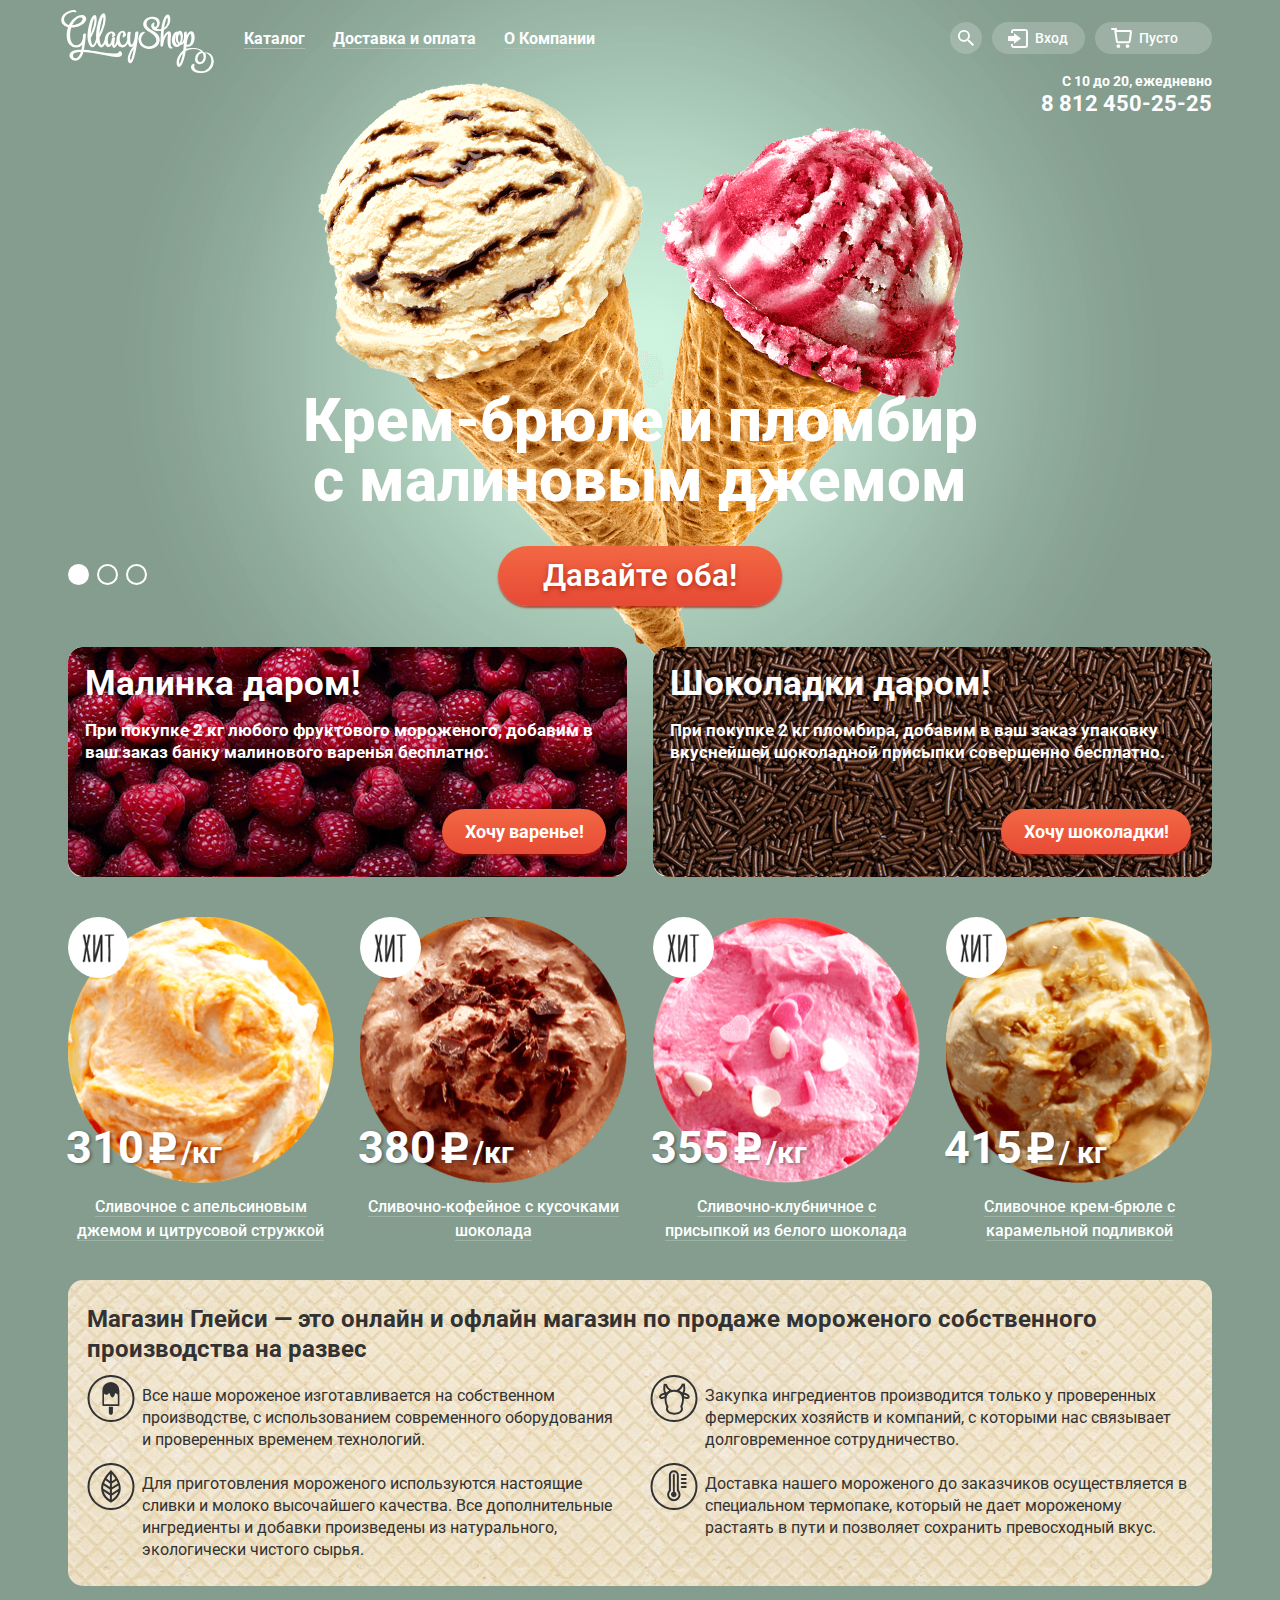
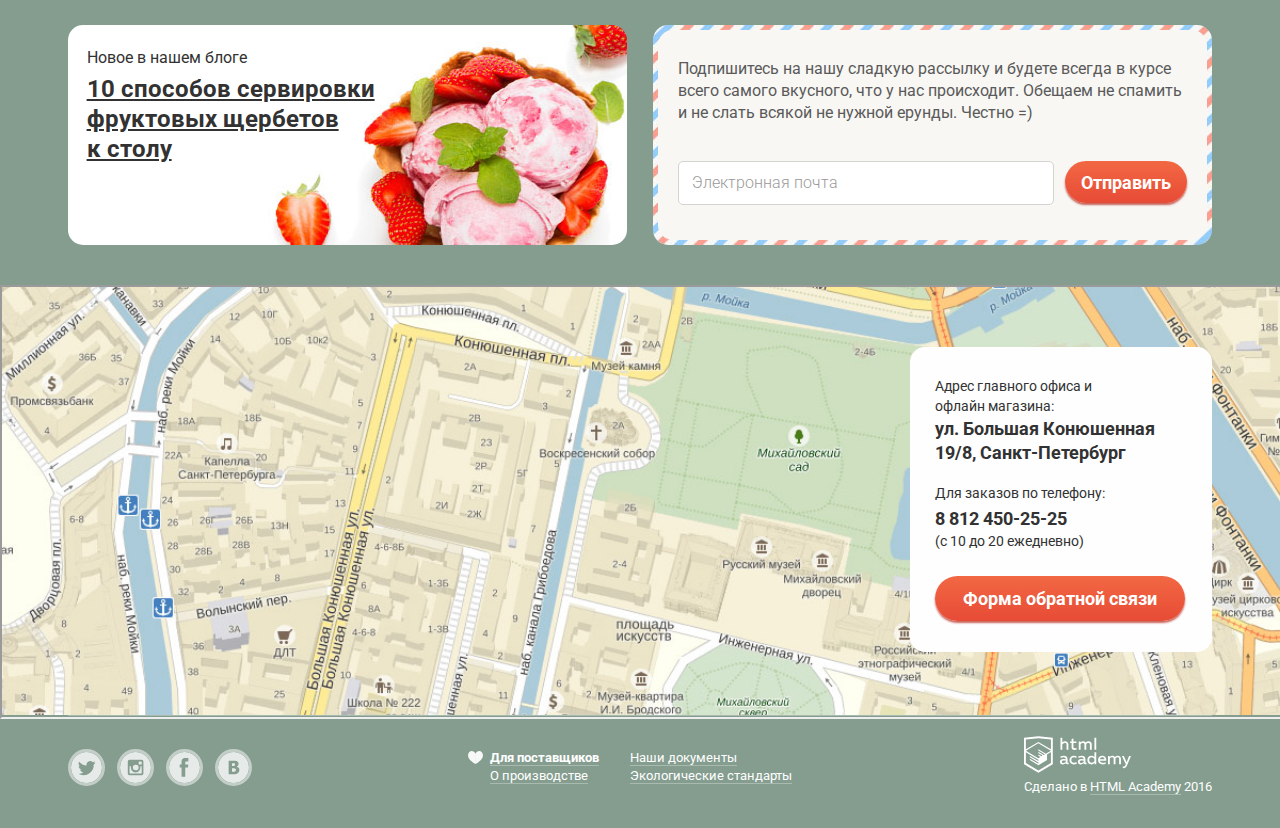
==== commit df4f2678: "Небольшие правки, normalize.css" ====
--- a/index.html
+++ b/index.html
@@ -4,6 +4,7 @@
         <meta charset="utf-8">
         <title>HTML Academy: Глейси</title>
         <link href="https://fonts.googleapis.com/css?family=Roboto:400,500,700,900&subset=cyrillic" rel="stylesheet" type="text/css">
+        <link rel="stylesheet" href="css/normalize.css">
         <link rel="stylesheet" href="css/style.css">
     </head>
     <body>
@@ -319,7 +320,8 @@
                   </div>
 
                   <div class="container-map">
-                      <iframe id="map" src="https://www.google.com/maps/embed?pb=!1m18!1m12!1m3!1d1998.5989424123688!2d30.32089461570253!3d59.93879686904841!2m3!1f0!2f0!3f0!3m2!1i1024!2i768!4f13.1!3m3!1m2!1s0x4696310fca5ba729%3A0xea9c53d4493c879f!2z0JHQvtC70YzRiNCw0Y8g0JrQvtC90Y7RiNC10L3QvdCw0Y8g0YPQuy4sIDE5LCDQodCw0L3QutGCLdCf0LXRgtC10YDQsdGD0YDQsywgMTkxMTg2!5e0!3m2!1sru!2sru!4v1472910550483" width="100%" height="430" frameborder="0" style="border:0" allowfullscreen></iframe>
+                      <iframe id="map" src="https://www.google.com/maps/embed?pb=!1m18!1m12!1m3!1d1998.5989424123688!2d30.32089461570253!3d59.93879686904841!2m3!1f0!2f0!3f0!3m2!1i1024!2i768!4f13.1!3m3!1m2!1s0x4696310fca5ba729%3A0xea9c53d4493c879f!2z0JHQvtC70YzRiNCw0Y8g0JrQvtC90Y7RiNC10L3QvdCw0Y8g0YPQuy4sIDE5LCDQodCw0L3QutGCLdCf0LXRgtC10YDQsdGD0YDQsywgMTkxMTg2!5e0!3m2!1sru!2sru!4v1472910550483" height="430"></iframe>
+                      
                       <div class="container">
                           <div class="info">
                               <div class="location">
--- a/css/style.css
+++ b/css/style.css
@@ -1 +1 @@
-body,html{margin:0 auto;font-size:16px;line-height:22px;font-weight:400;font-family:"Roboto","Arial",sans-serif;color:#fff;background-color:#849d8f}body>input[type=radio]{display:none}.site-wrapper{background-repeat:no-repeat;background-position:top center;-webkit-transition:background-image .5s ease,background-color .5s ease;transition:background-image .5s ease,background-color .5s ease}.site-wrapper:after,.site-wrapper:before{content:"";visibility:hidden;background-image:url(../img/ice-cream2.png)}.site-wrapper:after{background-image:url(../img/ice-cream3.png)}.container{max-width:1200px;min-width:900px;margin:0 auto}.row{margin-left:2.3%;margin-right:2.3%}.clearfix::after{content:"";display:table;clear:both}.homepage-header{margin-bottom:312px}.innerpage-header{margin-bottom:19px}.homepage-header .row,.innerpage-header .row{padding-top:10px}.navigation-block{float:left;width:585px}.user-block{position:relative;float:right;width:265px;padding-top:12px;font-size:0;text-align:right}.popup{display:none}.logo{display:block;float:left;width:154px;margin-left:-7px;margin-right:15px}.main-navigation{float:left;width:400px;padding-top:13px}.main-menu{margin-top:7px;padding:0;font-size:0;list-style:none}.site-section{position:relative;display:inline-block;vertical-align:top}.site-section>a{margin-left:14px;margin-right:14px;font-size:16px;line-height:18px;font-weight:700;color:#fff;text-decoration:none;border-bottom:1px solid #adbdb4}.site-section>a:active,.site-section>a:hover{color:#333;background-color:#f7f6f3}.site-section>a.active,.site-section>a:active,.site-section>a:hover{margin:0;padding:7px 14px;border:0;border-radius:16px}.site-section>a:active{box-shadow:inset 0 3px 7px 0 rgba(0,0,0,.35)}.site-section:hover .popup{display:block}.site-section>a.active{color:#fff;background-color:#d07058}.catalog-menu{position:absolute;top:30px;left:-6px;width:143px;margin:0;padding:0;list-style:none;box-shadow:0 20px 20px 0 rgba(0,0,0,.4);z-index:20}.catalog-menu::before{content:"";position:absolute;top:-15px;left:0;display:block;width:inherit;height:20px;background-color:transparent}.catalog-section{padding-top:4px;padding-bottom:0;font-weight:400;background-color:#f8f7f4}.catalog-section a{display:block;padding:6px 20px 6px 19px;font-size:14px;font-weight:400;line-height:16px;color:#323232;text-decoration:none;border-radius:inherit}.catalog-section:first-child a{margin-right:8px;margin-left:8px;padding:10px 13px 12px 12px;font-weight:700;border-bottom:1px solid #d1d0ce}.catalog-section:first-child{padding:0;border-top-left-radius:5px;border-top-right-radius:5px}.catalog-section:first-child:hover{background-color:#fbded7}.catalog-section:last-child{padding-bottom:3px;border-bottom-left-radius:5px;border-bottom-right-radius:5px}.catalog-section a:hover{background-color:#fbded7}.catalog-section a:active{background-color:#f6b5a5}.catalog-section>a.current{color:#fff;background-color:#d07058}.user-btn{position:relative;display:inline-block;vertical-align:middle;min-height:32px;margin-right:10px;font-size:0;line-height:32px;text-align:left;border-radius:16px}.search{width:32px;text-align:center}.login{min-width:93px}.cart{min-width:117px;margin-right:0}.user-link{display:block;width:inherit;border-radius:inherit;padding-left:16px;box-sizing:border-box;line-height:32px;color:#fff;background-color:rgba(255,255,255,.2);text-decoration:none;z-index:30}.user-link span{font-weight:500}.search .user-link{padding-left:0}.user-symbol{display:inline-block;vertical-align:middle;margin-right:7px;fill:#fefefe;fill-rule:evenodd}.search-symbol{width:16px;height:18px;margin-right:0}.login-symbol{width:20px;height:19px}.cart-symbol{width:21px;height:20px}.cart span,.login span{vertical-align:middle;font-size:14px}.active-link{padding-left:44px;background:url(../img/cart-full.png) no-repeat 16px center #f7f6f3}.active-link span,.custom-select:hover select,.enabled:hover span,.user-help a{color:#323232}.enabled:hover{background-color:#f8f7f4;z-index:30}.enabled:hover .user-symbol{fill:#373737}.user-btn:hover .popup{display:block}.contacts{position:absolute;font-size:14px;font-weight:700;right:0;top:46px;z-index:10}.contacts span{font-size:22px;line-height:24px}.cart-popup,.login-popup,.search-popup{position:absolute;top:37px;right:0;z-index:20}.cart-popup::before,.login-popup::before,.search-popup::before{content:"";position:absolute;top:-15px;right:0;left:0;display:block;height:20px}.user-form{padding-top:20px;padding-left:20px;padding-right:15px;box-sizing:border-box;text-align:left;background-color:#f8f7f4;border-radius:5px;box-shadow:0 20px 20px 0 rgba(0,0,0,.4)}.search-form{width:341px;padding-left:15px}.login-form{width:277px;padding-bottom:20px}.textfield-style{position:relative;font-weight:400}.field,.input-label{line-height:24px;color:#999}.input-label{position:absolute;top:10px;left:14px;font-weight:300;font-size:16px}.field{width:100%;height:44px;padding:9px 14px;box-sizing:border-box;margin-bottom:20px;font-size:14px;outline:none;border:1px solid #d3d3d2;border-radius:5px}.field:hover{padding:8px 13px;border:2px solid #c7c6c5}.field:valid{padding:9px 14px;font-size:16px;font-weight:700;color:#323232}.field:valid:hover{padding:8px 13px}.field:focus+.input-label,.field:valid+.input-label{top:-15px;-webkit-transition:.2s;transition:.2s;font-size:11px;line-height:13px;font-weight:500;color:#999}.field:focus{padding:8px 13px;border:2px solid #8fbdec}.field:focus+.input-label{color:#5b9ddf}.btn-container,.user-help{display:inline-block;vertical-align:middle}.btn-container{margin-right:20px}.user-help{font-size:13px;line-height:20px;font-weight:500}.user-help a:active,.user-help a:hover{color:#e84d37}.cart-popup{width:540px;padding:17px 11px 20px 15px;box-sizing:border-box;text-align:right;font-size:13px;line-height:16px;font-weight:400;color:#323232;background-color:#f8f7f4;border-radius:5px}.cart-table{width:514px;text-align:left}.cart-table td{padding-top:10px;padding-bottom:24px;vertical-align:top;box-sizing:border-box}.cart-table .last-row{padding-bottom:14px}.btn-delete{position:relative;width:23px;padding-right:0}.cart-item-delete{position:absolute;top:11px;left:0;width:9px;height:11px;font-size:0;background-color:transparent;border:0;outline:0;cursor:pointer}.cart-item-delete::after,.cart-item-delete::before{content:"";position:absolute;top:5px;left:-2px;width:14px;height:1px;background-color:#353535}.cart-item-delete::before{-webkit-transform:rotate(45deg);transform:rotate(45deg)}.cart-item-delete::after{-webkit-transform:rotate(-45deg);transform:rotate(-45deg)}.cart-item-title{position:relative;width:282px;padding-left:47px}.cart-pic{position:absolute;top:2px;left:1px;width:32px;height:32px;overflow:hidden;border-radius:50%}.cart-pic img,.item-pic img{width:100%;height:auto}.cart-item-weight{width:135px;padding-top:5px;padding-left:14px}.cart-item-price{width:68px;padding-top:5px}.cart-item-weight span{color:#999}.cart-table .total{padding-top:15px;padding-bottom:11px;text-align:right;font-size:15px;line-height:18px;font-weight:700;border-top:1px solid #cacac7}.cart-popup .btn-container{margin-right:4px}.cart-popup .btn{padding-left:15px;padding-right:15px}.btn{display:inline-block;vertical-align:middle;height:45px;padding-left:23px;padding-right:22px;margin-top:0;font-size:18px;line-height:46px;font-weight:700;color:#fff;text-decoration:none;outline:none;border:0;border-radius:23px;background:-webkit-linear-gradient(bottom,#e74b36,#f26843);background:linear-gradient(to top,#e74b36,#f26843);box-shadow:0 2px 2px 0 rgba(172,16,0,.64)}.btn:hover{background:-webkit-linear-gradient(bottom,#ec6f5e,#f58669);background:linear-gradient(to top,#ec6f5e,#f58669);box-shadow:0 1px 2px 0 #ac1000}.btn:active{background:-webkit-linear-gradient(bottom,#e1613e,#d74531);background:linear-gradient(to top,#e1613e,#d74531);box-shadow:inset 0 2px 2px 0 #942718}.slider{position:relative;margin-bottom:41px;text-align:center;color:#fff}.slide{display:none}.slide-title{width:700px;margin:0 auto 34px;font-weight:800;font-size:60px;line-height:60.35px}.slide-btn{display:inline-block;vertical-align:top;padding:10px 45px;font-size:31px;line-height:40px;font-weight:600;color:#fff;text-decoration:none;text-shadow:0 2px 5px rgba(160,32,11,.76);background:#f26843;background:-webkit-linear-gradient(top,#f26843 0%,#e74a35 100%);background:linear-gradient(to bottom,#f26843 0%,#e74a35 100%);border-radius:100px;box-shadow:0 2px 2px rgba(172,16,0,.64)}.slide-btn:hover{background:-webkit-linear-gradient(top,#f58669 0%,#ec6f5e 100%);background:linear-gradient(to bottom,#f58669 0%,#ec6f5e 100%);box-shadow:0 2px 2px #ac1000}.slide-btn:active{background:-webkit-linear-gradient(top,#d84732 0%,#e1613e 100%);background:linear-gradient(to bottom,#d84732 0%,#e1613e 100%);box-shadow:inset 0 2px 2px #ac1000}.slider-controls{position:absolute;bottom:20px;left:0;z-index:20;font-size:0}.slider-controls label{display:inline-block;vertical-align:top;width:17px;height:17px;margin-right:8px;background-color:transparent;border:2px solid #fff;border-radius:50%;cursor:pointer}.slider-controls label:hover{background:rgba(255,255,255,.5)}.btn-1:checked~.site-wrapper .slide1,.btn-2:checked~.site-wrapper .slide2,.btn-3:checked~.site-wrapper .slide3{display:block}.btn-1:checked~.site-wrapper{background-color:#849d8f;background-image:url(../img/ice-cream1.png)}.btn-2:checked~.site-wrapper{background-color:#8996a6;background-image:url(../img/ice-cream2.png)}.btn-3:checked~.site-wrapper{background-color:#9d8b84;background-image:url(../img/ice-cream3.png)}.btn-1:checked~.site-wrapper label[for=btn-1],.btn-2:checked~.site-wrapper label[for=btn-2],.btn-3:checked~.site-wrapper label[for=btn-3]{background-color:#fff}.banner-row{margin-bottom:40px}.banner{position:relative;float:left;width:48.85%;min-height:230px;padding:16px 20px 20px 17px;margin-right:2.3%;box-sizing:border-box;border-radius:15px}.banner:nth-child(even){margin-right:0}.chocolate b,.raspberry b{font-size:35px;line-height:41px;font-weight:700}.chocolate p,.raspberry p{margin-top:15px;font-size:17px;line-height:22px;font-weight:700}.banner-btn{position:absolute;bottom:23px;right:21px}.raspberry{background-color:#b7001d;background-image:url(../img/raspberry-background.jpg)}.chocolate{background-color:#58331f;background-image:url(../img/chocolate-background.jpg)}.blog{min-height:220px;padding-top:22px;padding-left:19px;background-color:#fff;background-image:url(../img/strawberry-background.jpg)}.blog span,.blog-post{font-size:16px;line-height:22px;color:#323232}.blog-post{display:block;margin-top:5px;font-size:24px;line-height:30px;font-weight:700}.subscribe{min-height:220px;padding:5px;background-color:#92cdff;background-image:url(../img/post-background.jpg)}.subscribe-background{position:relative;min-height:210px;padding:12px 20px 20px;box-sizing:border-box;color:#5a5a5a;background-color:#f8f7f4;border-radius:inherit}.subscribe-form,.subscribe-form .textfield-style{display:-webkit-box;display:-ms-flexbox;display:flex}.subscribe-form{position:absolute;left:20px;right:20px;bottom:35px;box-sizing:border-box;font-size:0}.subscribe-form .textfield-style{-webkit-box-flex:1;-ms-flex-positive:1;flex-grow:1;margin-right:11px}.subscribe-form .field{margin-bottom:0}.subscribe-form .btn{height:42px;padding-left:16px;padding-right:16px;line-height:42px}.subscribe-form .btn-container{display:inline-block;vertical-align:top;margin-right:0}.catalog{font-size:0}.checkbox-label input[type=checkbox],.quick-view,.radio-label input[type=radio]{display:none}.ice-cream{position:relative;display:inline-block;vertical-align:top;width:23.275%;min-height:290px;margin-right:2.3%;margin-bottom:33px;text-align:center}.ice-cream:nth-child(4n){margin-right:0}.hit::after,.item-pic{border-radius:50%;z-index:0}.item-pic{margin-bottom:5px;position:relative}.hit::after{content:"";position:absolute;top:0;left:0;width:61px;height:61px;background-color:#fff;background:url(../img/hit.jpg) no-repeat center;overflow:hidden}.item-price{position:absolute;bottom:20px;left:0;padding:0;list-style:none;text-align:left}.item-price li{display:inline-block;vertical-align:baseline;margin-right:4px;font-weight:700;text-shadow:2px 1px 3px rgba(49,50,53,.5)}.price-value{margin-left:-2px;font-size:45px}.currency{width:29px;height:39px;background:url(../img/rub.svg) no-repeat 0 7px}.weight{font-size:30px}h3{display:inline;font-size:16px;line-height:15px;font-weight:500;color:#fff;border-bottom:1px solid #9db1a5}.ice-cream:hover h3{border:0}.ice-cream:hover .quick-view{display:block}.quick-view{position:absolute;top:-2%;left:-4.9%;height:102%;width:109.8%;padding-top:77px;background-color:rgba(255,255,255,.2);border-radius:5px;z-index:1}.quick-view-btn{position:relative;width:100%;height:100%}.quick-view-btn .btn{position:absolute;left:50%;bottom:6.8%;margin-left:-104px}.about-gllacy{padding:24px 25px 3px 19px;margin-bottom:39px;box-sizing:border-box;background-color:#f3e8d0;background-image:url(../img/waffle-pattern.jpg);border-radius:15px}.about-gllacy h1{margin:0 0 21px;font-size:24px;line-height:30px;color:#323232}.about-gllacy p{margin-top:0;margin-bottom:22px;font-size:16px;line-height:22px;color:#323232}.about-gllacy .feature{position:relative;float:left;width:48.85%;padding-left:55px;box-sizing:border-box}.about-gllacy .feature:nth-child(odd){margin-right:2.3%}.gllacy-symbol{position:absolute;top:-10px;left:0;width:48px;height:47px;fill:#323232;fill-rule:evenodd}.container-map{position:relative;height:430px;background-color:#ece5c8;background:url(../img/map.jpg) no-repeat center;background-size:cover}.container-map iframe,.info{position:absolute}.container-map .container{position:relative}.info{top:62px;right:2.3%;width:262px;height:265px;padding:15px 15px 25px 25px;font-size:14px;line-height:20px;color:#323232;background-color:#fefefe;border-radius:15px}.location{margin-bottom:18px}.info p{margin-top:14px;margin-bottom:1px}.tel p{margin:0 0 4px}.info .address,.info .tel-number{margin:0;font-size:18px;line-height:24px;font-weight:700}.tel{margin-bottom:25px}.feedback-btn{padding-left:28px;padding-right:28px}.footer-row{padding-top:20px;padding-bottom:30px;font-size:13px;line-height:18px;border-top:1px solid #a9bbb1;overflow:hidden}.footer-social{width:25%}.footer-copyright,.footer-info,.footer-social{float:left;box-sizing:border-box}.footer-copyright{width:25%;text-align:right}.dev-block{display:inline-block;vertical-align:top;text-align:left}.footer-social{font-size:0;margin-top:13px}.footer-info{width:50%;font-size:0;text-align:center}.footer-info-list{display:inline-block;vertical-align:top;padding:0;margin-right:15px;list-style:none;text-align:left;font-size:13px;line-height:18px}.footer-info-link{position:relative;padding-left:16px}.marked a{font-weight:700}.footer-info-link .heart{position:absolute;top:2px;left:-6px;width:15px;height:13px;fill:#f7f8f8;fill-rule:evenodd}.social-btn{position:relative;display:inline-block;vertical-align:top;margin-right:12px}.social-btn:last-child{margin:0}.social-btn:active:after,.social-net{width:31px;height:31px;border-radius:50%}.social-net{display:inline-block;vertical-align:middle;fill:rgba(255,255,255,.8);fill-rule:evenodd;border:3px solid #c2cec7}.social-btn:active,.social-btn:hover{margin-right:10px}.social-btn:hover .social-net{fill:#fff;border:4px solid #dbe3de}.social-btn:active .social-net{fill:#e9e9e9;border:4px solid #d9e1dd}.social-btn:active:after{content:'';position:absolute;top:4px;left:4px;box-shadow:inset 0 3px 7px 0 rgba(0,0,0,.35)}.usual{color:#fff;text-decoration:none;border-bottom:1px solid #a9bbb1}.usual:active,.usual:hover{color:#ffbc9e;border-bottom:1px solid #a7a294}.page-title{margin-bottom:26px}.page-title h1{margin:-2px 0 0;font-size:35px;line-height:41px;font-weight:700}.breadcrumbs{margin-bottom:0;padding:0;font-size:0;list-style:none}.breadcrumbs a,.breadcrumbs li,.breadcrumbs span{display:inline-block;vertical-align:top;font-size:0}.breadcrumbs a,.breadcrumbs span{margin-right:7px;padding:0;font-size:14px;line-height:16px}.breadcrumbs span{border:0}.filters-block{margin-bottom:40px}.filters-block h2{margin-top:0;margin-left:15px;margin-bottom:6px;font-size:14px;line-height:16px;font-weight:500}.price,.sort{margin-right:15px}.sort{float:left;margin-bottom:17px;width:193px}.price{position:relative;width:218px}.fatness,.price{float:left;margin-bottom:17px}.filling{clear:both;width:870px;font-size:0}.custom-select{position:relative;width:193px;z-index:0;background:rgba(255,255,255,.2);border-radius:18px;overflow:hidden}.custom-select select{width:100%;height:36px;padding:6px 15px;box-sizing:border-box;font-size:14px;font-weight:500;color:#fff;background:0 0;-ms-appearance:none;-webkit-appearance:none;-moz-appearance:none;appearance:none;outline:none;border:0;border-radius:18px}.custom-select select::-ms-expand{display:none}.custom-select svg{position:absolute;right:15px;top:16px;z-index:-1;width:8px;height:8px;fill:#fff}.custom-select select option{color:#323232;font-weight:500}.custom-select:hover{background-color:#fff}.custom-select:hover svg{fill:#353535}.price-slider{position:relative;width:218px;height:36px;background-color:rgba(255,255,255,.2);border-radius:50px}.circle-1,.circle-2,.line-1,.line-2{position:absolute;top:16px;left:15px;width:188px;height:4px;background-color:#d1dad3}.circle-1,.circle-2,.line-2{left:54px;width:78px;background-color:#f8f7f4}.circle-1,.circle-2{top:8px;left:34px;width:20px;height:20px;border-radius:50%;cursor:pointer}.circle-2{left:132px}.circle-1:hover,.circle-2:hover{top:7px;left:33px;width:22px;height:22px}.circle-2:hover{left:131px}.filter-style,.filter-style label{display:inline-block;vertical-align:middle}.filter-style{height:36px;padding:7px 17px 8px;box-sizing:border-box;background-color:rgba(255,255,255,.2);border-radius:18px;font-size:0}.filling .filter-style{padding-left:15px;padding-right:15px}.filter-style label{margin-right:20px;font-size:16px;line-height:18px}.filter-style .radio-label:last-child{margin-right:0}.filter-style .checkbox-label{padding-left:32px;margin-right:22px}.filter-style .checkbox-label:last-child{margin-right:8px}.filling .filter-style{margin-right:13px}.checkbox-label,.radio-label{position:relative;padding-left:30px;cursor:pointer}.checkbox-indicator,.radio-indicator{position:absolute;top:0;left:0;width:20px;height:20px;box-sizing:border-box;background:0 0;border:1px solid #f8f7f4;border-radius:50%}.checkbox-indicator{border-radius:3px}.checkbox-label:hover .checkbox-indicator,.radio-label:hover .radio-indicator{border:2px solid #f8f7f4}input[type=radio]:checked+.radio-indicator::after{content:"";position:absolute;top:3px;left:3px;width:12px;height:12px;background-color:#f8f7f4;border-radius:50%}.radio-label:hover input[type=radio]:checked+.radio-indicator::after{top:2px;left:2px}input[type=checkbox]:disabled+.checkbox-indicator,input[type=radio]:disabled+.radio-indicator{border:1px solid #b2c1b7}input[type=checkbox]:checked:disabled+.checkbox-indicator:after,input[type=checkbox]:checked:disabled+.checkbox-indicator:before,input[type=radio]:checked:disabled+.radio-indicator::after{background-color:#b2c1b7}input[type=radio]:checked:disabled:hover+.radio-indicator::after{top:3px;left:3px}input[type=checkbox]:checked+.checkbox-indicator::after,input[type=checkbox]:checked+.checkbox-indicator::before{content:"";position:absolute;height:2px;background-color:#fff}input[type=checkbox]:checked+.checkbox-indicator::before{top:9px;left:2px;width:7px;-webkit-transform:rotate(45deg);transform:rotate(45deg)}input[type=checkbox]:checked+.checkbox-indicator::after{top:8px;left:5px;width:11px;-webkit-transform:rotate(-45deg);transform:rotate(-45deg)}.checkbox-label:hover input[type=checkbox]:checked+.checkbox-indicator::before{top:8px;left:1px}.checkbox-label:hover input[type=checkbox]:checked+.checkbox-indicator::after{top:7px;left:4px}input[type=checkbox]:checked:disabled:hover+.checkbox-indicator:before{top:9px;left:2px}input[type=checkbox]:checked:disabled:hover+.checkbox-indicator:after{top:8px;left:5px}.filling input[type=submit]{height:36px;padding:0 28px;box-sizing:border-box;font-size:16px;line-height:18px;font-weight:500;color:#fff;border:2px solid #fbfcfb;outline:0;background:rgba(255,255,255,.2);border-radius:18px;cursor:pointer}.filling input[type=submit]:hover{font-weight:400;color:#323232;background-color:#fbfcfb}.filling input[type=submit]:active{font-weight:medium;color:#323232;background-color:#eaeaea;box-shadow:inset 0 3px 7px 0 rgba(0,0,0,.35);border:0}.pagination{margin-top:37px;margin-bottom:28px;text-align:right}.pagination-list{display:inline-block;vertical-align:top;padding:0;font-size:0;list-style:none}.filling input[type=submit],.pagination-list li{display:inline-block;vertical-align:middle}.page{margin-left:4px}.pagination-list .page:first-child{margin-left:0}.page a{display:inline-block;vertical-align:middle;text-align:center;width:25px;font-size:16px;line-height:25px;border-radius:50%;color:#fff;text-decoration:none}.page a:hover{background-color:#9db1a5}.page a.current,.page a:active{color:#323232;background-color:#fff}.paginator-next a,.paginator-prev a{display:inline-block;vertical-align:middle;width:10px;height:14px;padding:8px 0;margin-right:10px;background:url(../img/pag1.png) no-repeat center}.paginator-next a{margin-left:15px;margin-right:0;background:url(../img/pag2.png) no-repeat center}.modal-content{position:fixed;display:none;top:50%;left:50%;margin-top:-221px;margin-left:-238px;width:477px;height:442px;padding:15px 25px 25px 24px;box-sizing:border-box;z-index:40;color:#323232;background-color:#f8f7f4;border-radius:10px}.modal-content-close{position:absolute;top:15px;right:15px;width:17px;height:17px;font-size:0;background-color:transparent;border:0;outline:0;cursor:pointer}.modal-content-close::after,.modal-content-close::before{content:"";position:absolute;top:8px;left:-2px;width:22px;height:2px;background-color:#000}.modal-content-close::before{-webkit-transform:rotate(45deg);transform:rotate(45deg)}.modal-content-close::after{-webkit-transform:rotate(-45deg);transform:rotate(-45deg)}.modal-content-form{margin-top:20px}.modal-content h3{font-size:24px;line-height:28px;color:#323232;border:0}.modal-content-form input[type=text]{width:267px}.modal-content-form textarea{width:100%;height:155px;margin-bottom:20px;resize:none;font-size:16px;line-height:18px}.modal-content-form .btn-container{display:block;width:138px;margin-left:auto;margin-right:0}.modal-overlay{position:fixed;top:0;left:0;width:100%;height:100%;z-index:30;display:none;background:rgba(0,0,0,.5)}.modal-content-show,.modal-overlay-show{display:block}+body,html{margin:0 auto;font-size:16px;line-height:22px;font-weight:400;font-family:"Roboto","Arial",sans-serif;color:#fff;background-color:#849d8f}body>input[type=radio]{display:none}.site-wrapper{background-repeat:no-repeat;background-position:top center;-webkit-transition:background-image .5s ease,background-color .5s ease;transition:background-image .5s ease,background-color .5s ease}.site-wrapper:after,.site-wrapper:before{content:"";visibility:hidden;background-image:url(../img/ice-cream2.png)}.site-wrapper:after{background-image:url(../img/ice-cream3.png)}.container{max-width:1200px;min-width:900px;margin:0 auto}.row{margin-left:2.3%;margin-right:2.3%}.clearfix::after{content:"";display:table;clear:both}.homepage-header{margin-bottom:312px}.innerpage-header{margin-bottom:19px}.homepage-header .row,.innerpage-header .row{padding-top:10px}.navigation-block{float:left;width:585px}.user-block{position:relative;float:right;width:265px;padding-top:12px;font-size:0;text-align:right}.popup{display:none}.logo{display:block;float:left;width:154px;margin-left:-7px;margin-right:15px}.main-navigation{float:left;width:400px;padding-top:13px}.main-menu{margin-top:7px;padding:0;font-size:0;list-style:none}.site-section{position:relative;display:inline-block;vertical-align:top}.site-section>a{margin-left:14px;margin-right:14px;font-size:16px;line-height:18px;font-weight:700;color:#fff;text-decoration:none;border-bottom:1px solid #adbdb4}.site-section>a:active,.site-section>a:hover{color:#333;background-color:#f7f6f3}.site-section>a.active,.site-section>a:active,.site-section>a:hover{margin:0;padding:7px 14px;border:0;border-radius:16px}.site-section>a:active{box-shadow:inset 0 3px 7px 0 rgba(0,0,0,.35)}.site-section:hover .popup{display:block}.site-section>a.active{color:#fff;background-color:#d07058}.catalog-menu{position:absolute;top:30px;left:-6px;width:143px;margin:0;padding:0;list-style:none;box-shadow:0 20px 20px 0 rgba(0,0,0,.4);z-index:20}.catalog-menu::before{content:"";position:absolute;top:-15px;left:0;display:block;width:inherit;height:20px;background-color:transparent}.catalog-section{padding-top:4px;padding-bottom:0;font-weight:400;background-color:#f8f7f4}.catalog-section a{display:block;padding:6px 20px 6px 19px;font-size:14px;font-weight:400;line-height:16px;color:#323232;text-decoration:none;border-radius:inherit}.catalog-section:first-child a{margin-right:8px;margin-left:8px;padding:10px 13px 12px 12px;font-weight:700;border-bottom:1px solid #d1d0ce}.catalog-section:first-child{padding:0;border-top-left-radius:5px;border-top-right-radius:5px}.catalog-section:first-child:hover{background-color:#fbded7}.catalog-section:last-child{padding-bottom:3px;border-bottom-left-radius:5px;border-bottom-right-radius:5px}.catalog-section a:hover{background-color:#fbded7}.catalog-section a:active{background-color:#f6b5a5}.catalog-section>a.current{color:#fff;background-color:#d07058}.user-btn{position:relative;display:inline-block;vertical-align:middle;min-height:32px;margin-right:10px;font-size:0;line-height:32px;text-align:left;border-radius:16px}.search{width:32px;text-align:center}.login{min-width:93px}.cart{min-width:117px;margin-right:0}.user-link{display:block;width:inherit;border-radius:inherit;padding-left:16px;box-sizing:border-box;line-height:32px;color:#fff;background-color:rgba(255,255,255,.2);text-decoration:none;z-index:30}.user-link span{font-weight:500}.search .user-link{padding-left:0}.user-symbol{display:inline-block;vertical-align:middle;margin-right:7px;fill:#fefefe;fill-rule:evenodd}.search-symbol{width:16px;height:18px;margin-right:0}.login-symbol{width:20px;height:19px}.cart-symbol{width:21px;height:20px}.cart span,.login span{vertical-align:middle;font-size:14px}.active-link{padding-left:44px;background:url(../img/cart-full.png) no-repeat 16px center #f7f6f3}.active-link span,.custom-select:hover select,.enabled:hover span,.user-help a{color:#323232}.enabled:hover{background-color:#f8f7f4;z-index:30}.enabled:hover .user-symbol{fill:#373737}.user-btn:hover .popup{display:block}.contacts{position:absolute;font-size:14px;font-weight:700;right:0;top:46px;z-index:10}.contacts span{font-size:22px;line-height:24px}.cart-popup,.login-popup,.search-popup{position:absolute;top:37px;right:0;z-index:20}.cart-popup::before,.login-popup::before,.search-popup::before{content:"";position:absolute;top:-15px;right:0;left:0;display:block;height:20px}.user-form{padding-top:20px;padding-left:20px;padding-right:15px;box-sizing:border-box;text-align:left;background-color:#f8f7f4;border-radius:5px;box-shadow:0 20px 20px 0 rgba(0,0,0,.4)}.search-form{width:341px;padding-left:15px}.login-form{width:277px;padding-bottom:20px}.textfield-style{position:relative;font-weight:400}.field,.input-label{line-height:24px;color:#999}.input-label{position:absolute;top:10px;left:14px;font-weight:300;font-size:16px}.field{width:100%;height:44px;padding:9px 14px;box-sizing:border-box;margin-bottom:20px;font-size:14px;outline:none;border:1px solid #d3d3d2;border-radius:5px}.field:hover{padding:8px 13px;border:2px solid #c7c6c5}.field:valid{padding:9px 14px;font-size:16px;font-weight:700;color:#323232}.field:valid:hover{padding:8px 13px}.field:focus+.input-label,.field:valid+.input-label{top:-15px;-webkit-transition:.2s;transition:.2s;font-size:11px;line-height:13px;font-weight:500;color:#999}.field:focus{padding:8px 13px;border:2px solid #8fbdec}.field:focus+.input-label{color:#5b9ddf}.btn-container,.user-help{display:inline-block;vertical-align:middle}.btn-container{margin-right:20px}.user-help{font-size:13px;line-height:20px;font-weight:500}.user-help a:active,.user-help a:hover{color:#e84d37}.cart-popup{width:540px;padding:17px 11px 20px 15px;box-sizing:border-box;text-align:right;font-size:13px;line-height:16px;font-weight:400;color:#323232;background-color:#f8f7f4;box-shadow:0 20px 20px 0 rgba(0,0,0,.4);border-radius:5px}.cart-table{width:514px;text-align:left}.cart-table td{padding-top:10px;padding-bottom:24px;vertical-align:top;box-sizing:border-box}.cart-table .last-row{padding-bottom:14px}.btn-delete{position:relative;width:23px;padding-right:0}.cart-item-delete{position:absolute;top:11px;left:0;width:9px;height:11px;font-size:0;background-color:transparent;border:0;outline:0;cursor:pointer}.cart-item-delete::after,.cart-item-delete::before{content:"";position:absolute;top:5px;left:-2px;width:14px;height:1px;background-color:#353535}.cart-item-delete::before{-webkit-transform:rotate(45deg);transform:rotate(45deg)}.cart-item-delete::after{-webkit-transform:rotate(-45deg);transform:rotate(-45deg)}.cart-item-title{position:relative;width:282px;padding-left:47px}.cart-pic{position:absolute;top:2px;left:1px;width:32px;height:32px;overflow:hidden;border-radius:50%}.cart-pic img,.item-pic img{width:100%;height:auto}.cart-item-weight{width:135px;padding-top:5px;padding-left:14px}.cart-item-price{width:68px;padding-top:5px}.cart-item-weight span{color:#999}.cart-table .total{padding-top:15px;padding-bottom:11px;text-align:right;font-size:15px;line-height:18px;font-weight:700;border-top:1px solid #cacac7}.cart-popup .btn-container{margin-right:4px}.cart-popup .btn{padding-left:15px;padding-right:15px}.btn{display:inline-block;vertical-align:middle;height:45px;padding-left:23px;padding-right:22px;margin-top:0;font-size:18px;line-height:46px;font-weight:700;color:#fff;text-decoration:none;outline:none;border:0;border-radius:23px;background:-webkit-linear-gradient(bottom,#e74b36,#f26843);background:linear-gradient(to top,#e74b36,#f26843);box-shadow:0 2px 2px 0 rgba(172,16,0,.64)}.btn:hover{background:-webkit-linear-gradient(bottom,#ec6f5e,#f58669);background:linear-gradient(to top,#ec6f5e,#f58669);box-shadow:0 1px 2px 0 #ac1000}.btn:active{background:-webkit-linear-gradient(bottom,#e1613e,#d74531);background:linear-gradient(to top,#e1613e,#d74531);box-shadow:inset 0 2px 2px 0 #942718}.slider{position:relative;margin-bottom:41px;text-align:center;color:#fff}.slide{display:none}.slide-title{width:700px;margin:0 auto 34px;font-weight:800;font-size:60px;line-height:60.35px}.slide-btn{display:inline-block;vertical-align:top;padding:10px 45px;font-size:31px;line-height:40px;font-weight:600;color:#fff;text-decoration:none;text-shadow:0 2px 5px rgba(160,32,11,.76);background:#f26843;background:-webkit-linear-gradient(top,#f26843 0%,#e74a35 100%);background:linear-gradient(to bottom,#f26843 0%,#e74a35 100%);border-radius:100px;box-shadow:0 2px 2px rgba(172,16,0,.64)}.slide-btn:hover{background:-webkit-linear-gradient(top,#f58669 0%,#ec6f5e 100%);background:linear-gradient(to bottom,#f58669 0%,#ec6f5e 100%);box-shadow:0 2px 2px #ac1000}.slide-btn:active{background:-webkit-linear-gradient(top,#d84732 0%,#e1613e 100%);background:linear-gradient(to bottom,#d84732 0%,#e1613e 100%);box-shadow:inset 0 2px 2px #ac1000}.slider-controls{position:absolute;bottom:20px;left:0;z-index:20;font-size:0}.slider-controls label{display:inline-block;vertical-align:top;width:17px;height:17px;margin-right:8px;background-color:transparent;border:2px solid #fff;border-radius:50%;cursor:pointer}.slider-controls label:hover{background:rgba(255,255,255,.5)}.btn-1:checked~.site-wrapper .slide1,.btn-2:checked~.site-wrapper .slide2,.btn-3:checked~.site-wrapper .slide3{display:block}.btn-1:checked~.site-wrapper{background-color:#849d8f;background-image:url(../img/ice-cream1.png)}.btn-2:checked~.site-wrapper{background-color:#8996a6;background-image:url(../img/ice-cream2.png)}.btn-3:checked~.site-wrapper{background-color:#9d8b84;background-image:url(../img/ice-cream3.png)}.btn-1:checked~.site-wrapper label[for=btn-1],.btn-2:checked~.site-wrapper label[for=btn-2],.btn-3:checked~.site-wrapper label[for=btn-3]{background-color:#fff}.banner-row{margin-bottom:40px}.banner{position:relative;float:left;width:48.85%;min-height:230px;padding:16px 20px 20px 17px;margin-right:2.3%;box-sizing:border-box;border-radius:15px}.banner:nth-child(even){margin-right:0}.chocolate b,.raspberry b{font-size:35px;line-height:41px;font-weight:700}.chocolate p,.raspberry p{margin-top:15px;font-size:17px;line-height:22px;font-weight:700}.banner-btn{position:absolute;bottom:23px;right:21px}.raspberry{background-color:#b7001d;background-image:url(../img/raspberry-background.jpg)}.chocolate{background-color:#58331f;background-image:url(../img/chocolate-background.jpg)}.blog{min-height:220px;padding-top:22px;padding-left:19px;background-color:#fff;background-image:url(../img/strawberry-background.jpg)}.blog span,.blog-post{font-size:16px;line-height:22px;color:#323232}.blog-post{display:block;margin-top:5px;font-size:24px;line-height:30px;font-weight:700}.subscribe{min-height:220px;padding:5px;background-color:#92cdff;background-image:url(../img/post-background.jpg)}.subscribe-background{position:relative;min-height:210px;padding:12px 20px 20px;box-sizing:border-box;color:#5a5a5a;background-color:#f8f7f4;border-radius:inherit}.subscribe-form,.subscribe-form .textfield-style{display:-webkit-box;display:-ms-flexbox;display:flex}.subscribe-form{position:absolute;left:20px;right:20px;bottom:35px;box-sizing:border-box;font-size:0}.subscribe-form .textfield-style{-webkit-box-flex:1;-ms-flex-positive:1;flex-grow:1;margin-right:11px}.subscribe-form .field{margin-bottom:0}.subscribe-form .btn{height:42px;padding-left:16px;padding-right:16px;line-height:42px}.subscribe-form .btn-container{display:inline-block;vertical-align:top;margin-right:0}.catalog{font-size:0}.checkbox-label input[type=checkbox],.quick-view,.radio-label input[type=radio]{display:none}.ice-cream{position:relative;display:inline-block;vertical-align:top;width:23.275%;min-height:290px;margin-right:2.3%;margin-bottom:33px;text-align:center}.ice-cream:nth-child(4n){margin-right:0}.hit::after,.item-pic{border-radius:50%;z-index:0}.item-pic{margin-bottom:5px;position:relative}.hit::after{content:"";position:absolute;top:0;left:0;width:61px;height:61px;background-color:#fff;background:url(../img/hit.jpg) no-repeat center;overflow:hidden}.item-price{position:absolute;bottom:20px;left:0;padding:0;list-style:none;text-align:left}.item-price li{display:inline-block;vertical-align:baseline;margin-right:4px;font-weight:700;text-shadow:2px 1px 3px rgba(49,50,53,.5)}.price-value{margin-left:-2px;font-size:45px}.currency{width:29px;height:39px;background:url(../img/rub.svg) no-repeat 0 7px}.weight{font-size:30px}h3{display:inline;font-size:16px;line-height:15px;font-weight:500;color:#fff;border-bottom:1px solid #9db1a5}.ice-cream:hover h3{border:0}.ice-cream:hover .quick-view{display:block}.quick-view{position:absolute;top:-2%;left:-4.9%;height:102%;width:109.8%;padding-top:77px;background-color:rgba(255,255,255,.2);border-radius:5px;z-index:1}.quick-view-btn{position:relative;width:100%;height:100%}.quick-view-btn .btn{position:absolute;left:50%;bottom:6.8%;margin-left:-104px}.about-gllacy{padding:24px 25px 3px 19px;margin-bottom:39px;box-sizing:border-box;background-color:#f3e8d0;background-image:url(../img/waffle-pattern.jpg);border-radius:15px}.about-gllacy h1{margin:0 0 21px;font-size:24px;line-height:30px;color:#323232}.about-gllacy p{margin-top:0;margin-bottom:22px;font-size:16px;line-height:22px;color:#323232}.about-gllacy .feature{position:relative;float:left;width:48.85%;padding-left:55px;box-sizing:border-box}.about-gllacy .feature:nth-child(odd){margin-right:2.3%}.gllacy-symbol{position:absolute;top:-10px;left:0;width:48px;height:47px;fill:#323232;fill-rule:evenodd}.container-map{position:relative;height:430px;background-color:#ece5c8;background:url(../img/map.jpg) no-repeat center;background-size:cover}.container-map iframe,.info{position:absolute;width:100%}.container-map .container{position:relative}.info{top:62px;right:2.3%;width:262px;min-height:265px;padding:15px 15px 25px 25px;font-size:14px;line-height:20px;color:#323232;background-color:#fefefe;border-radius:15px}.location{margin-bottom:18px}.info p{margin-top:14px;margin-bottom:1px}.tel p{margin:0 0 4px}.info .address,.info .tel-number{margin:0;font-size:18px;line-height:24px;font-weight:700}.tel{margin-bottom:25px}.feedback-btn{padding-left:28px;padding-right:28px}.footer-row{padding-top:20px;padding-bottom:30px;font-size:13px;line-height:18px;border-top:1px solid #a9bbb1;overflow:hidden}.footer-social{width:25%}.footer-copyright,.footer-info,.footer-social{float:left;box-sizing:border-box}.footer-copyright{width:25%;text-align:right}.dev-block{display:inline-block;vertical-align:top;text-align:left}.footer-social{font-size:0;margin-top:13px}.footer-info{width:50%;font-size:0;text-align:center}.footer-info-list{display:inline-block;vertical-align:top;padding:0;margin-right:15px;list-style:none;text-align:left;font-size:13px;line-height:18px}.footer-info-link{position:relative;padding-left:16px}.marked a{font-weight:700}.footer-info-link .heart{position:absolute;top:2px;left:-6px;width:15px;height:13px;fill:#f7f8f8;fill-rule:evenodd}.social-btn{position:relative;display:inline-block;vertical-align:top;margin-right:12px}.social-btn:last-child{margin:0}.social-btn:active:after,.social-net{width:31px;height:31px;border-radius:50%}.social-net{display:inline-block;vertical-align:middle;fill:rgba(255,255,255,.8);fill-rule:evenodd;border:3px solid #c2cec7}.social-btn:active,.social-btn:hover{margin-right:10px}.social-btn:hover .social-net{fill:#fff;border:4px solid #dbe3de}.social-btn:active .social-net{fill:#e9e9e9;border:4px solid #d9e1dd}.social-btn:active:after{content:'';position:absolute;top:4px;left:4px;box-shadow:inset 0 3px 7px 0 rgba(0,0,0,.35)}.usual{color:#fff;text-decoration:none;border-bottom:1px solid #a9bbb1}.usual:active,.usual:hover{color:#ffbc9e;border-bottom:1px solid #a7a294}.page-title{margin-bottom:26px}.page-title h1{margin:-2px 0 0;font-size:35px;line-height:41px;font-weight:700}.breadcrumbs{margin-bottom:0;padding:0;font-size:0;list-style:none}.breadcrumbs a,.breadcrumbs li,.breadcrumbs span{display:inline-block;vertical-align:top;font-size:0}.breadcrumbs a,.breadcrumbs span{margin-right:7px;padding:0;font-size:14px;line-height:16px}.breadcrumbs span{border:0}.filters-block{margin-bottom:40px}.filters-block h2{margin-top:0;margin-left:15px;margin-bottom:6px;font-size:14px;line-height:16px;font-weight:500}.price,.sort{margin-right:15px}.sort{float:left;margin-bottom:17px;width:193px}.price{position:relative;width:218px}.fatness,.price{float:left;margin-bottom:17px}.filling{clear:both;width:870px;font-size:0}.custom-select{position:relative;width:193px;z-index:0;background:rgba(255,255,255,.2);border-radius:18px;overflow:hidden}.custom-select select{width:100%;height:36px;padding:6px 15px;box-sizing:border-box;font-size:14px;font-weight:500;color:#fff;background:0 0;-ms-appearance:none;-webkit-appearance:none;-moz-appearance:none;appearance:none;outline:none;border:0;border-radius:18px}.custom-select select::-ms-expand{display:none}.custom-select svg{position:absolute;right:15px;top:16px;z-index:-1;width:8px;height:8px;fill:#fff}.custom-select select option{color:#323232;font-weight:500}.custom-select:hover{background-color:#fff}.custom-select:hover svg{fill:#353535}.price-slider{position:relative;width:218px;height:36px;background-color:rgba(255,255,255,.2);border-radius:50px}.circle-1,.circle-2,.line-1,.line-2{position:absolute;top:16px;left:15px;width:188px;height:4px;background-color:#d1dad3}.circle-1,.circle-2,.line-2{left:54px;width:78px;background-color:#f8f7f4}.circle-1,.circle-2{top:8px;left:34px;width:20px;height:20px;border-radius:50%;cursor:pointer}.circle-2{left:132px}.circle-1:hover,.circle-2:hover{top:7px;left:33px;width:22px;height:22px}.circle-2:hover{left:131px}.filter-style,.filter-style label{display:inline-block;vertical-align:middle}.filter-style{height:36px;padding:7px 17px 8px;box-sizing:border-box;background-color:rgba(255,255,255,.2);border-radius:18px;font-size:0}.filling .filter-style{padding-left:15px;padding-right:15px}.filter-style label{margin-right:20px;font-size:16px;line-height:18px}.filter-style .radio-label:last-child{margin-right:0}.filter-style .checkbox-label{padding-left:32px;margin-right:22px}.filter-style .checkbox-label:last-child{margin-right:8px}.filling .filter-style{margin-right:13px}.checkbox-label,.radio-label{position:relative;padding-left:30px;cursor:pointer}.checkbox-indicator,.radio-indicator{position:absolute;top:0;left:0;width:20px;height:20px;box-sizing:border-box;background:0 0;border:1px solid #f8f7f4;border-radius:50%}.checkbox-indicator{border-radius:3px}.checkbox-label:hover .checkbox-indicator,.radio-label:hover .radio-indicator{border:2px solid #f8f7f4}input[type=radio]:checked+.radio-indicator::after{content:"";position:absolute;top:3px;left:3px;width:12px;height:12px;background-color:#f8f7f4;border-radius:50%}.radio-label:hover input[type=radio]:checked+.radio-indicator::after{top:2px;left:2px}input[type=checkbox]:disabled+.checkbox-indicator,input[type=radio]:disabled+.radio-indicator{border:1px solid #b2c1b7}input[type=checkbox]:checked:disabled+.checkbox-indicator:after,input[type=checkbox]:checked:disabled+.checkbox-indicator:before,input[type=radio]:checked:disabled+.radio-indicator::after{background-color:#b2c1b7}input[type=radio]:checked:disabled:hover+.radio-indicator::after{top:3px;left:3px}input[type=checkbox]:checked+.checkbox-indicator::after,input[type=checkbox]:checked+.checkbox-indicator::before{content:"";position:absolute;height:2px;background-color:#fff}input[type=checkbox]:checked+.checkbox-indicator::before{top:9px;left:2px;width:7px;-webkit-transform:rotate(45deg);transform:rotate(45deg)}input[type=checkbox]:checked+.checkbox-indicator::after{top:8px;left:5px;width:11px;-webkit-transform:rotate(-45deg);transform:rotate(-45deg)}.checkbox-label:hover input[type=checkbox]:checked+.checkbox-indicator::before{top:8px;left:1px}.checkbox-label:hover input[type=checkbox]:checked+.checkbox-indicator::after{top:7px;left:4px}input[type=checkbox]:checked:disabled:hover+.checkbox-indicator:before{top:9px;left:2px}input[type=checkbox]:checked:disabled:hover+.checkbox-indicator:after{top:8px;left:5px}.filling input[type=submit]{min-height:36px;padding:0 28px;box-sizing:border-box;font-size:16px;line-height:18px;font-weight:500;color:#fff;border:2px solid #fbfcfb;outline:0;background:rgba(255,255,255,.2);border-radius:18px;cursor:pointer}.filling input[type=submit]:hover{font-weight:400;color:#323232;background-color:#fbfcfb}.filling input[type=submit]:active{font-weight:medium;color:#323232;background-color:#eaeaea;box-shadow:inset 0 3px 7px 0 rgba(0,0,0,.35);border:0}.pagination{margin-top:37px;margin-bottom:28px;text-align:right}.pagination-list{display:inline-block;vertical-align:top;padding:0;font-size:0;list-style:none}.filling input[type=submit],.pagination-list li{display:inline-block;vertical-align:middle}.page{margin-left:4px}.pagination-list .page:first-child{margin-left:0}.page a{display:inline-block;vertical-align:middle;text-align:center;width:25px;font-size:16px;line-height:25px;border-radius:50%;color:#fff;text-decoration:none}.page a:hover{background-color:#9db1a5}.page a.current,.page a:active{color:#323232;background-color:#fff}.paginator-next a,.paginator-prev a{display:inline-block;vertical-align:middle;width:10px;height:14px;padding:8px 0;margin-right:10px;background:url(../img/pag1.png) no-repeat center}.paginator-next a{margin-left:15px;margin-right:0;background:url(../img/pag2.png) no-repeat center}.modal-content{position:fixed;display:none;top:50%;left:50%;margin-top:-221px;margin-left:-238px;width:477px;min-height:442px;padding:15px 25px 25px 24px;box-sizing:border-box;z-index:40;color:#323232;background-color:#f8f7f4;border-radius:10px}.modal-content-close{position:absolute;top:15px;right:15px;width:17px;height:17px;font-size:0;background-color:transparent;border:0;outline:0;cursor:pointer}.modal-content-close::after,.modal-content-close::before{content:"";position:absolute;top:8px;left:-2px;width:22px;height:2px;background-color:#000}.modal-content-close::before{-webkit-transform:rotate(45deg);transform:rotate(45deg)}.modal-content-close::after{-webkit-transform:rotate(-45deg);transform:rotate(-45deg)}.modal-content-form{margin-top:20px}.modal-content h3{font-size:24px;line-height:28px;color:#323232;border:0}.modal-content-form input[type=text]{width:267px}.modal-content-form textarea{width:100%;height:155px;margin-bottom:20px;resize:none;font-size:16px;line-height:18px}.modal-content-form .btn-container{display:block;width:138px;margin-left:auto;margin-right:0}.modal-overlay{position:fixed;top:0;left:0;width:100%;height:100%;z-index:30;display:none;background:rgba(0,0,0,.5)}.modal-content-show,.modal-overlay-show{display:block}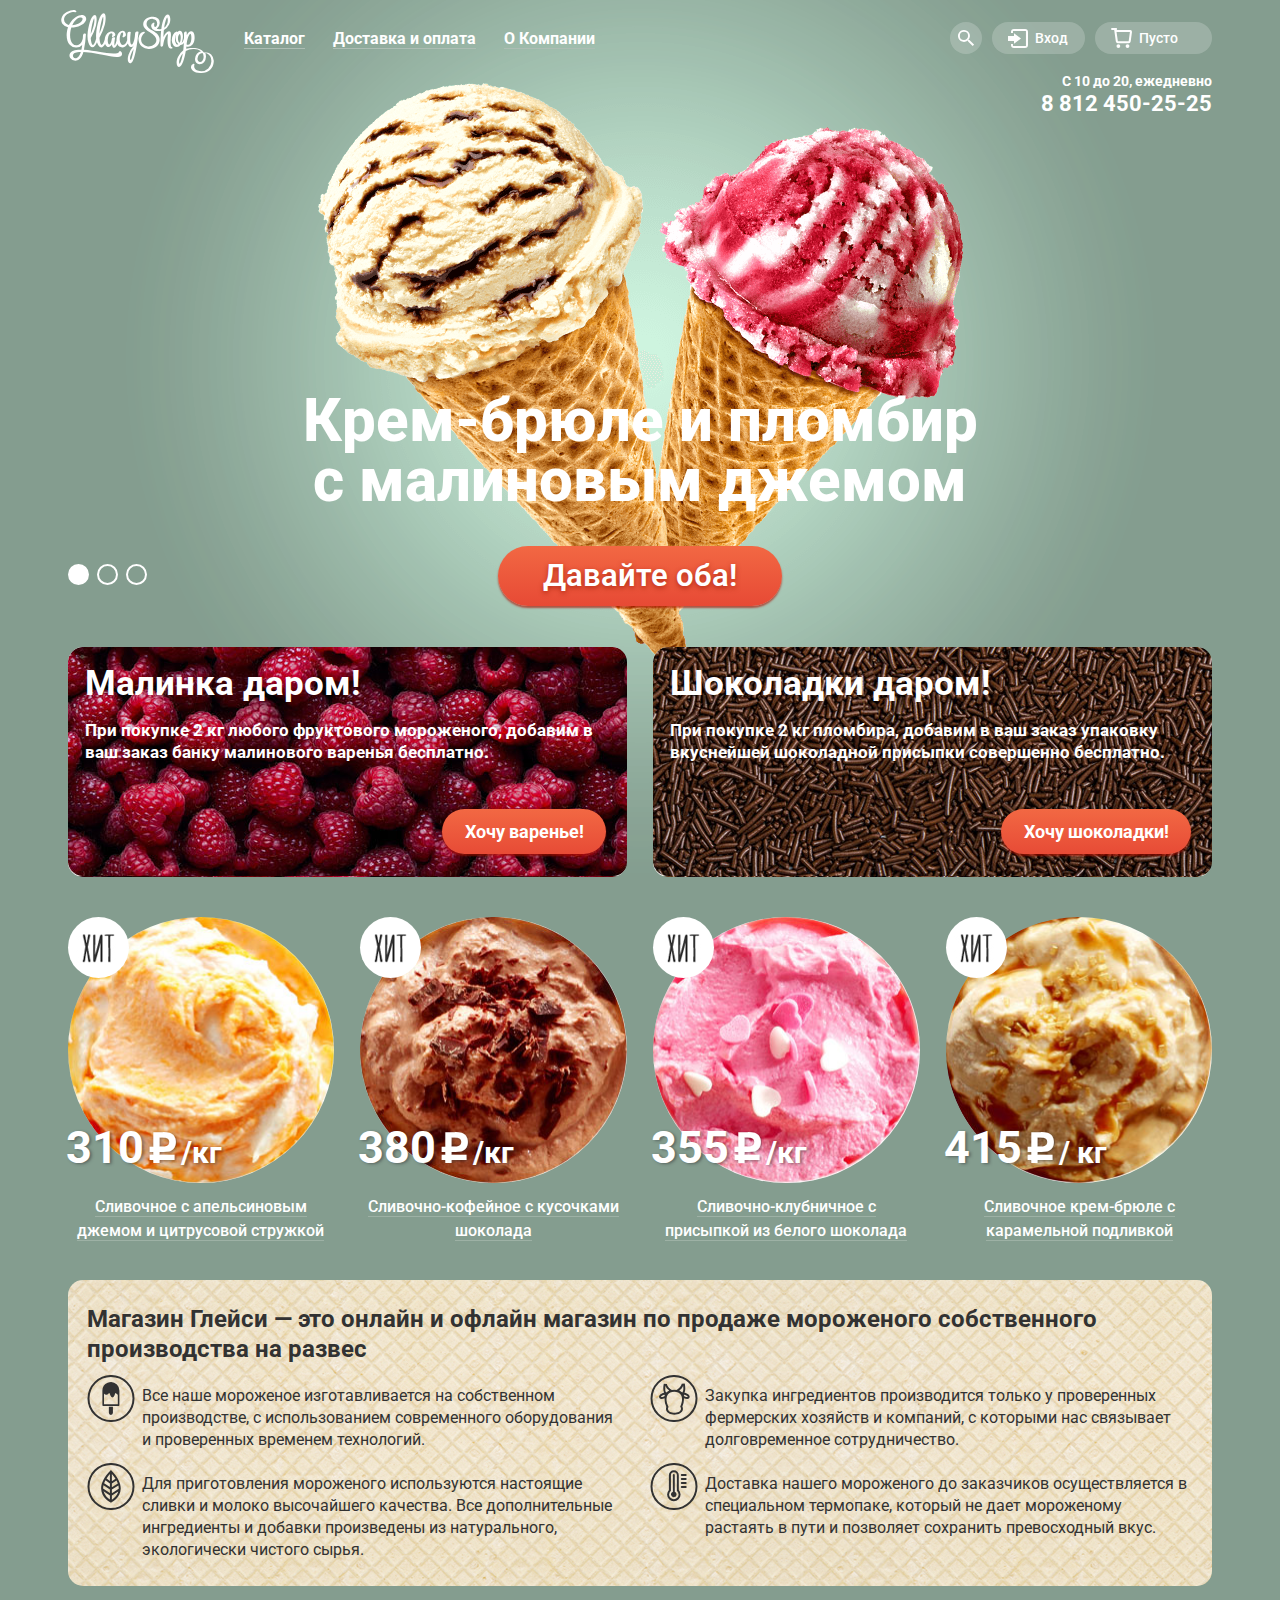
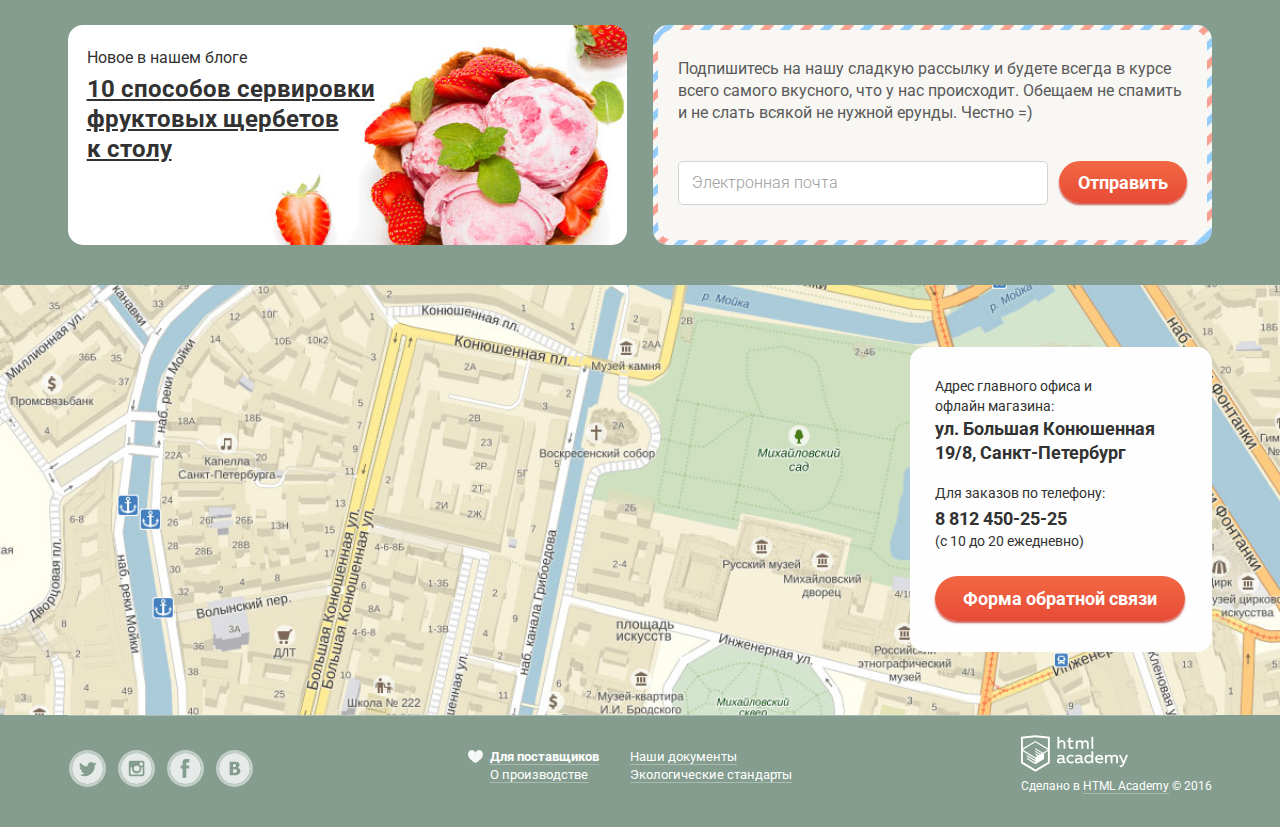
==== commit b724db36: "Правки" ====
--- a/index.html
+++ b/index.html
@@ -200,7 +200,7 @@
                       <div class="row catalog">
                           <article class="ice-cream hit">
                               <div class="item-pic">
-                                  <img src="img/1.png" width="267" height="267" alt="Сливочное мороженое">
+                                  <img src="img/1.jpg" width="267" height="267" alt="Сливочное мороженое">
                                   <ul class="item-price">
                                       <li class="price-value">310</li>
                                       <li class="currency"></li>
@@ -216,7 +216,7 @@
                           </article>
                           <article class="ice-cream hit">
                               <div class="item-pic">
-                                  <img src="img/2.png" width="267" height="267" alt="Сливочное мороженое">
+                                  <img src="img/2.jpg" width="267" height="267" alt="Сливочное мороженое">
                                   <ul class="item-price">
                                       <li class="price-value">380</li>
                                       <li class="currency"></li>
@@ -232,7 +232,7 @@
                           </article>
                           <article class="ice-cream hit">
                               <div class="item-pic">
-                                <img src="img/3.png" width="267" height="267" alt="Сливочное мороженое">
+                                <img src="img/3.jpg" width="267" height="267" alt="Сливочное мороженое">
                                   <ul class="item-price">
                                       <li class="price-value">355</li>
                                       <li class="currency"></li>
@@ -248,7 +248,7 @@
                           </article>
                           <article class="ice-cream hit">
                               <div class="item-pic">
-                                <img src="img/4.png" width="267" height="267" alt="Сливочное мороженое">
+                                <img src="img/4.jpg" width="267" height="267" alt="Сливочное мороженое">
                                   <ul class="item-price">
                                       <li class="price-value">415</li>
                                       <li class="currency"></li>
@@ -304,7 +304,7 @@
 
                           <div class="banner subscribe">
                               <div class="subscribe-background">
-                                  <p>Подпишитесь на нашу сладкую рассылку и будете всегда в курсе всего самого вкусного, что у нас происходит. Обещаем не спамить и не слать всякой не нужной ерунды. Честно =)</p>
+                                  <p>Подпишитесь на нашу сладкую рассылку и будете всегда в курсе всего самого вкусного, что у нас происходит. Обещаем не спамить и не слать всякой не нужной ерунды. Честно =) </p>
                                   <form class="subscribe-form clearfix" action="#" method="post">
                                       <div class="textfield-style">
                                           <input class="field" id="email-field" type="text" name="email" required>
@@ -320,21 +320,21 @@
                   </div>
 
                   <div class="container-map">
-                      <iframe id="map" src="https://www.google.com/maps/embed?pb=!1m18!1m12!1m3!1d1998.5989424123688!2d30.32089461570253!3d59.93879686904841!2m3!1f0!2f0!3f0!3m2!1i1024!2i768!4f13.1!3m3!1m2!1s0x4696310fca5ba729%3A0xea9c53d4493c879f!2z0JHQvtC70YzRiNCw0Y8g0JrQvtC90Y7RiNC10L3QvdCw0Y8g0YPQuy4sIDE5LCDQodCw0L3QutGCLdCf0LXRgtC10YDQsdGD0YDQsywgMTkxMTg2!5e0!3m2!1sru!2sru!4v1472910550483" height="430"></iframe>
-                      
-                      <div class="container">
-                          <div class="info">
-                              <div class="location">
-                                  <p>Адрес главного офиса и<br>офлайн магазина:</p>
-                                  <p class="address">ул. Большая Конюшенная<br>19/8, Санкт-Петербург
-                                  </p>
-                              </div>
-                              <div class="tel">
-                                  <p>Для заказов по телефону:</p>
-                                  <p class="tel-number">8 812 450-25-25</p>
-                                  <p>(с 10 до 20 ежедневно)</p>
-                              </div>
-                              <a class="btn feedback-btn" href="#">Форма обратной связи</a>
+                      <div class="map" id="yandex-map">
+                          <div class="container">
+                              <div class="info">
+                                  <div class="location">
+                                      <p>Адрес главного офиса и<br>офлайн магазина:</p>
+                                      <p class="address">ул. Большая Конюшенная<br>19/8, Санкт-Петербург
+                                      </p>
+                                  </div>
+                                  <div class="tel">
+                                      <p>Для заказов по телефону:</p>
+                                      <p class="tel-number">8 812 450-25-25</p>
+                                      <p>(с 10 до 20 ежедневно)</p>
+                                  </div>
+                                  <a class="btn feedback-btn" href="#">Форма обратной связи</a>
+                              </div>
                           </div>
                       </div>
                   </div>
@@ -392,7 +392,7 @@
                               <div class="dev-block">
                                   <img class="html" src="img/logo-html.svg" width="107" height="37" alt="HTML Academy">
                                   <br>
-                                  <span>Сделано в <a class="usual" href="#">HTML Academy</a> 2016</span>
+                                  <span>Сделано в <a class="usual" href="#">HTML Academy</a> © 2016</span>
                               </div>
                           </section>
                       </div>
@@ -422,6 +422,8 @@
               </div>
               <div class="modal-overlay"></div>
         </div>
+        
+        <script type="text/javascript" charset="utf-8" async src="https://api-maps.yandex.ru/services/constructor/1.0/js/?sid=VRZOcYSz0VntLHL7CVQJHUhQ3GOk-Ozw&amp;height=430&amp;lang=ru_RU&amp;sourceType=constructor&amp;id=yandex-map;scroll=false"></script>
       
         <script src="js/script.js"></script>
       
--- a/css/style.css
+++ b/css/style.css
@@ -1 +1 @@
-body,html{margin:0 auto;font-size:16px;line-height:22px;font-weight:400;font-family:"Roboto","Arial",sans-serif;color:#fff;background-color:#849d8f}body>input[type=radio]{display:none}.site-wrapper{background-repeat:no-repeat;background-position:top center;-webkit-transition:background-image .5s ease,background-color .5s ease;transition:background-image .5s ease,background-color .5s ease}.site-wrapper:after,.site-wrapper:before{content:"";visibility:hidden;background-image:url(../img/ice-cream2.png)}.site-wrapper:after{background-image:url(../img/ice-cream3.png)}.container{max-width:1200px;min-width:900px;margin:0 auto}.row{margin-left:2.3%;margin-right:2.3%}.clearfix::after{content:"";display:table;clear:both}.homepage-header{margin-bottom:312px}.innerpage-header{margin-bottom:19px}.homepage-header .row,.innerpage-header .row{padding-top:10px}.navigation-block{float:left;width:585px}.user-block{position:relative;float:right;width:265px;padding-top:12px;font-size:0;text-align:right}.popup{display:none}.logo{display:block;float:left;width:154px;margin-left:-7px;margin-right:15px}.main-navigation{float:left;width:400px;padding-top:13px}.main-menu{margin-top:7px;padding:0;font-size:0;list-style:none}.site-section{position:relative;display:inline-block;vertical-align:top}.site-section>a{margin-left:14px;margin-right:14px;font-size:16px;line-height:18px;font-weight:700;color:#fff;text-decoration:none;border-bottom:1px solid #adbdb4}.site-section>a:active,.site-section>a:hover{color:#333;background-color:#f7f6f3}.site-section>a.active,.site-section>a:active,.site-section>a:hover{margin:0;padding:7px 14px;border:0;border-radius:16px}.site-section>a:active{box-shadow:inset 0 3px 7px 0 rgba(0,0,0,.35)}.site-section:hover .popup{display:block}.site-section>a.active{color:#fff;background-color:#d07058}.catalog-menu{position:absolute;top:30px;left:-6px;width:143px;margin:0;padding:0;list-style:none;box-shadow:0 20px 20px 0 rgba(0,0,0,.4);z-index:20}.catalog-menu::before{content:"";position:absolute;top:-15px;left:0;display:block;width:inherit;height:20px;background-color:transparent}.catalog-section{padding-top:4px;padding-bottom:0;font-weight:400;background-color:#f8f7f4}.catalog-section a{display:block;padding:6px 20px 6px 19px;font-size:14px;font-weight:400;line-height:16px;color:#323232;text-decoration:none;border-radius:inherit}.catalog-section:first-child a{margin-right:8px;margin-left:8px;padding:10px 13px 12px 12px;font-weight:700;border-bottom:1px solid #d1d0ce}.catalog-section:first-child{padding:0;border-top-left-radius:5px;border-top-right-radius:5px}.catalog-section:first-child:hover{background-color:#fbded7}.catalog-section:last-child{padding-bottom:3px;border-bottom-left-radius:5px;border-bottom-right-radius:5px}.catalog-section a:hover{background-color:#fbded7}.catalog-section a:active{background-color:#f6b5a5}.catalog-section>a.current{color:#fff;background-color:#d07058}.user-btn{position:relative;display:inline-block;vertical-align:middle;min-height:32px;margin-right:10px;font-size:0;line-height:32px;text-align:left;border-radius:16px}.search{width:32px;text-align:center}.login{min-width:93px}.cart{min-width:117px;margin-right:0}.user-link{display:block;width:inherit;border-radius:inherit;padding-left:16px;box-sizing:border-box;line-height:32px;color:#fff;background-color:rgba(255,255,255,.2);text-decoration:none;z-index:30}.user-link span{font-weight:500}.search .user-link{padding-left:0}.user-symbol{display:inline-block;vertical-align:middle;margin-right:7px;fill:#fefefe;fill-rule:evenodd}.search-symbol{width:16px;height:18px;margin-right:0}.login-symbol{width:20px;height:19px}.cart-symbol{width:21px;height:20px}.cart span,.login span{vertical-align:middle;font-size:14px}.active-link{padding-left:44px;background:url(../img/cart-full.png) no-repeat 16px center #f7f6f3}.active-link span,.custom-select:hover select,.enabled:hover span,.user-help a{color:#323232}.enabled:hover{background-color:#f8f7f4;z-index:30}.enabled:hover .user-symbol{fill:#373737}.user-btn:hover .popup{display:block}.contacts{position:absolute;font-size:14px;font-weight:700;right:0;top:46px;z-index:10}.contacts span{font-size:22px;line-height:24px}.cart-popup,.login-popup,.search-popup{position:absolute;top:37px;right:0;z-index:20}.cart-popup::before,.login-popup::before,.search-popup::before{content:"";position:absolute;top:-15px;right:0;left:0;display:block;height:20px}.user-form{padding-top:20px;padding-left:20px;padding-right:15px;box-sizing:border-box;text-align:left;background-color:#f8f7f4;border-radius:5px;box-shadow:0 20px 20px 0 rgba(0,0,0,.4)}.search-form{width:341px;padding-left:15px}.login-form{width:277px;padding-bottom:20px}.textfield-style{position:relative;font-weight:400}.field,.input-label{line-height:24px;color:#999}.input-label{position:absolute;top:10px;left:14px;font-weight:300;font-size:16px}.field{width:100%;height:44px;padding:9px 14px;box-sizing:border-box;margin-bottom:20px;font-size:14px;outline:none;border:1px solid #d3d3d2;border-radius:5px}.field:hover{padding:8px 13px;border:2px solid #c7c6c5}.field:valid{padding:9px 14px;font-size:16px;font-weight:700;color:#323232}.field:valid:hover{padding:8px 13px}.field:focus+.input-label,.field:valid+.input-label{top:-15px;-webkit-transition:.2s;transition:.2s;font-size:11px;line-height:13px;font-weight:500;color:#999}.field:focus{padding:8px 13px;border:2px solid #8fbdec}.field:focus+.input-label{color:#5b9ddf}.btn-container,.user-help{display:inline-block;vertical-align:middle}.btn-container{margin-right:20px}.user-help{font-size:13px;line-height:20px;font-weight:500}.user-help a:active,.user-help a:hover{color:#e84d37}.cart-popup{width:540px;padding:17px 11px 20px 15px;box-sizing:border-box;text-align:right;font-size:13px;line-height:16px;font-weight:400;color:#323232;background-color:#f8f7f4;box-shadow:0 20px 20px 0 rgba(0,0,0,.4);border-radius:5px}.cart-table{width:514px;text-align:left}.cart-table td{padding-top:10px;padding-bottom:24px;vertical-align:top;box-sizing:border-box}.cart-table .last-row{padding-bottom:14px}.btn-delete{position:relative;width:23px;padding-right:0}.cart-item-delete{position:absolute;top:11px;left:0;width:9px;height:11px;font-size:0;background-color:transparent;border:0;outline:0;cursor:pointer}.cart-item-delete::after,.cart-item-delete::before{content:"";position:absolute;top:5px;left:-2px;width:14px;height:1px;background-color:#353535}.cart-item-delete::before{-webkit-transform:rotate(45deg);transform:rotate(45deg)}.cart-item-delete::after{-webkit-transform:rotate(-45deg);transform:rotate(-45deg)}.cart-item-title{position:relative;width:282px;padding-left:47px}.cart-pic{position:absolute;top:2px;left:1px;width:32px;height:32px;overflow:hidden;border-radius:50%}.cart-pic img,.item-pic img{width:100%;height:auto}.cart-item-weight{width:135px;padding-top:5px;padding-left:14px}.cart-item-price{width:68px;padding-top:5px}.cart-item-weight span{color:#999}.cart-table .total{padding-top:15px;padding-bottom:11px;text-align:right;font-size:15px;line-height:18px;font-weight:700;border-top:1px solid #cacac7}.cart-popup .btn-container{margin-right:4px}.cart-popup .btn{padding-left:15px;padding-right:15px}.btn{display:inline-block;vertical-align:middle;height:45px;padding-left:23px;padding-right:22px;margin-top:0;font-size:18px;line-height:46px;font-weight:700;color:#fff;text-decoration:none;outline:none;border:0;border-radius:23px;background:-webkit-linear-gradient(bottom,#e74b36,#f26843);background:linear-gradient(to top,#e74b36,#f26843);box-shadow:0 2px 2px 0 rgba(172,16,0,.64)}.btn:hover{background:-webkit-linear-gradient(bottom,#ec6f5e,#f58669);background:linear-gradient(to top,#ec6f5e,#f58669);box-shadow:0 1px 2px 0 #ac1000}.btn:active{background:-webkit-linear-gradient(bottom,#e1613e,#d74531);background:linear-gradient(to top,#e1613e,#d74531);box-shadow:inset 0 2px 2px 0 #942718}.slider{position:relative;margin-bottom:41px;text-align:center;color:#fff}.slide{display:none}.slide-title{width:700px;margin:0 auto 34px;font-weight:800;font-size:60px;line-height:60.35px}.slide-btn{display:inline-block;vertical-align:top;padding:10px 45px;font-size:31px;line-height:40px;font-weight:600;color:#fff;text-decoration:none;text-shadow:0 2px 5px rgba(160,32,11,.76);background:#f26843;background:-webkit-linear-gradient(top,#f26843 0%,#e74a35 100%);background:linear-gradient(to bottom,#f26843 0%,#e74a35 100%);border-radius:100px;box-shadow:0 2px 2px rgba(172,16,0,.64)}.slide-btn:hover{background:-webkit-linear-gradient(top,#f58669 0%,#ec6f5e 100%);background:linear-gradient(to bottom,#f58669 0%,#ec6f5e 100%);box-shadow:0 2px 2px #ac1000}.slide-btn:active{background:-webkit-linear-gradient(top,#d84732 0%,#e1613e 100%);background:linear-gradient(to bottom,#d84732 0%,#e1613e 100%);box-shadow:inset 0 2px 2px #ac1000}.slider-controls{position:absolute;bottom:20px;left:0;z-index:20;font-size:0}.slider-controls label{display:inline-block;vertical-align:top;width:17px;height:17px;margin-right:8px;background-color:transparent;border:2px solid #fff;border-radius:50%;cursor:pointer}.slider-controls label:hover{background:rgba(255,255,255,.5)}.btn-1:checked~.site-wrapper .slide1,.btn-2:checked~.site-wrapper .slide2,.btn-3:checked~.site-wrapper .slide3{display:block}.btn-1:checked~.site-wrapper{background-color:#849d8f;background-image:url(../img/ice-cream1.png)}.btn-2:checked~.site-wrapper{background-color:#8996a6;background-image:url(../img/ice-cream2.png)}.btn-3:checked~.site-wrapper{background-color:#9d8b84;background-image:url(../img/ice-cream3.png)}.btn-1:checked~.site-wrapper label[for=btn-1],.btn-2:checked~.site-wrapper label[for=btn-2],.btn-3:checked~.site-wrapper label[for=btn-3]{background-color:#fff}.banner-row{margin-bottom:40px}.banner{position:relative;float:left;width:48.85%;min-height:230px;padding:16px 20px 20px 17px;margin-right:2.3%;box-sizing:border-box;border-radius:15px}.banner:nth-child(even){margin-right:0}.chocolate b,.raspberry b{font-size:35px;line-height:41px;font-weight:700}.chocolate p,.raspberry p{margin-top:15px;font-size:17px;line-height:22px;font-weight:700}.banner-btn{position:absolute;bottom:23px;right:21px}.raspberry{background-color:#b7001d;background-image:url(../img/raspberry-background.jpg)}.chocolate{background-color:#58331f;background-image:url(../img/chocolate-background.jpg)}.blog{min-height:220px;padding-top:22px;padding-left:19px;background-color:#fff;background-image:url(../img/strawberry-background.jpg)}.blog span,.blog-post{font-size:16px;line-height:22px;color:#323232}.blog-post{display:block;margin-top:5px;font-size:24px;line-height:30px;font-weight:700}.subscribe{min-height:220px;padding:5px;background-color:#92cdff;background-image:url(../img/post-background.jpg)}.subscribe-background{position:relative;min-height:210px;padding:12px 20px 20px;box-sizing:border-box;color:#5a5a5a;background-color:#f8f7f4;border-radius:inherit}.subscribe-form,.subscribe-form .textfield-style{display:-webkit-box;display:-ms-flexbox;display:flex}.subscribe-form{position:absolute;left:20px;right:20px;bottom:35px;box-sizing:border-box;font-size:0}.subscribe-form .textfield-style{-webkit-box-flex:1;-ms-flex-positive:1;flex-grow:1;margin-right:11px}.subscribe-form .field{margin-bottom:0}.subscribe-form .btn{height:42px;padding-left:16px;padding-right:16px;line-height:42px}.subscribe-form .btn-container{display:inline-block;vertical-align:top;margin-right:0}.catalog{font-size:0}.checkbox-label input[type=checkbox],.quick-view,.radio-label input[type=radio]{display:none}.ice-cream{position:relative;display:inline-block;vertical-align:top;width:23.275%;min-height:290px;margin-right:2.3%;margin-bottom:33px;text-align:center}.ice-cream:nth-child(4n){margin-right:0}.hit::after,.item-pic{border-radius:50%;z-index:0}.item-pic{margin-bottom:5px;position:relative}.hit::after{content:"";position:absolute;top:0;left:0;width:61px;height:61px;background-color:#fff;background:url(../img/hit.jpg) no-repeat center;overflow:hidden}.item-price{position:absolute;bottom:20px;left:0;padding:0;list-style:none;text-align:left}.item-price li{display:inline-block;vertical-align:baseline;margin-right:4px;font-weight:700;text-shadow:2px 1px 3px rgba(49,50,53,.5)}.price-value{margin-left:-2px;font-size:45px}.currency{width:29px;height:39px;background:url(../img/rub.svg) no-repeat 0 7px}.weight{font-size:30px}h3{display:inline;font-size:16px;line-height:15px;font-weight:500;color:#fff;border-bottom:1px solid #9db1a5}.ice-cream:hover h3{border:0}.ice-cream:hover .quick-view{display:block}.quick-view{position:absolute;top:-2%;left:-4.9%;height:102%;width:109.8%;padding-top:77px;background-color:rgba(255,255,255,.2);border-radius:5px;z-index:1}.quick-view-btn{position:relative;width:100%;height:100%}.quick-view-btn .btn{position:absolute;left:50%;bottom:6.8%;margin-left:-104px}.about-gllacy{padding:24px 25px 3px 19px;margin-bottom:39px;box-sizing:border-box;background-color:#f3e8d0;background-image:url(../img/waffle-pattern.jpg);border-radius:15px}.about-gllacy h1{margin:0 0 21px;font-size:24px;line-height:30px;color:#323232}.about-gllacy p{margin-top:0;margin-bottom:22px;font-size:16px;line-height:22px;color:#323232}.about-gllacy .feature{position:relative;float:left;width:48.85%;padding-left:55px;box-sizing:border-box}.about-gllacy .feature:nth-child(odd){margin-right:2.3%}.gllacy-symbol{position:absolute;top:-10px;left:0;width:48px;height:47px;fill:#323232;fill-rule:evenodd}.container-map{position:relative;height:430px;background-color:#ece5c8;background:url(../img/map.jpg) no-repeat center;background-size:cover}.container-map iframe,.info{position:absolute;width:100%}.container-map .container{position:relative}.info{top:62px;right:2.3%;width:262px;min-height:265px;padding:15px 15px 25px 25px;font-size:14px;line-height:20px;color:#323232;background-color:#fefefe;border-radius:15px}.location{margin-bottom:18px}.info p{margin-top:14px;margin-bottom:1px}.tel p{margin:0 0 4px}.info .address,.info .tel-number{margin:0;font-size:18px;line-height:24px;font-weight:700}.tel{margin-bottom:25px}.feedback-btn{padding-left:28px;padding-right:28px}.footer-row{padding-top:20px;padding-bottom:30px;font-size:13px;line-height:18px;border-top:1px solid #a9bbb1;overflow:hidden}.footer-social{width:25%}.footer-copyright,.footer-info,.footer-social{float:left;box-sizing:border-box}.footer-copyright{width:25%;text-align:right}.dev-block{display:inline-block;vertical-align:top;text-align:left}.footer-social{font-size:0;margin-top:13px}.footer-info{width:50%;font-size:0;text-align:center}.footer-info-list{display:inline-block;vertical-align:top;padding:0;margin-right:15px;list-style:none;text-align:left;font-size:13px;line-height:18px}.footer-info-link{position:relative;padding-left:16px}.marked a{font-weight:700}.footer-info-link .heart{position:absolute;top:2px;left:-6px;width:15px;height:13px;fill:#f7f8f8;fill-rule:evenodd}.social-btn{position:relative;display:inline-block;vertical-align:top;margin-right:12px}.social-btn:last-child{margin:0}.social-btn:active:after,.social-net{width:31px;height:31px;border-radius:50%}.social-net{display:inline-block;vertical-align:middle;fill:rgba(255,255,255,.8);fill-rule:evenodd;border:3px solid #c2cec7}.social-btn:active,.social-btn:hover{margin-right:10px}.social-btn:hover .social-net{fill:#fff;border:4px solid #dbe3de}.social-btn:active .social-net{fill:#e9e9e9;border:4px solid #d9e1dd}.social-btn:active:after{content:'';position:absolute;top:4px;left:4px;box-shadow:inset 0 3px 7px 0 rgba(0,0,0,.35)}.usual{color:#fff;text-decoration:none;border-bottom:1px solid #a9bbb1}.usual:active,.usual:hover{color:#ffbc9e;border-bottom:1px solid #a7a294}.page-title{margin-bottom:26px}.page-title h1{margin:-2px 0 0;font-size:35px;line-height:41px;font-weight:700}.breadcrumbs{margin-bottom:0;padding:0;font-size:0;list-style:none}.breadcrumbs a,.breadcrumbs li,.breadcrumbs span{display:inline-block;vertical-align:top;font-size:0}.breadcrumbs a,.breadcrumbs span{margin-right:7px;padding:0;font-size:14px;line-height:16px}.breadcrumbs span{border:0}.filters-block{margin-bottom:40px}.filters-block h2{margin-top:0;margin-left:15px;margin-bottom:6px;font-size:14px;line-height:16px;font-weight:500}.price,.sort{margin-right:15px}.sort{float:left;margin-bottom:17px;width:193px}.price{position:relative;width:218px}.fatness,.price{float:left;margin-bottom:17px}.filling{clear:both;width:870px;font-size:0}.custom-select{position:relative;width:193px;z-index:0;background:rgba(255,255,255,.2);border-radius:18px;overflow:hidden}.custom-select select{width:100%;height:36px;padding:6px 15px;box-sizing:border-box;font-size:14px;font-weight:500;color:#fff;background:0 0;-ms-appearance:none;-webkit-appearance:none;-moz-appearance:none;appearance:none;outline:none;border:0;border-radius:18px}.custom-select select::-ms-expand{display:none}.custom-select svg{position:absolute;right:15px;top:16px;z-index:-1;width:8px;height:8px;fill:#fff}.custom-select select option{color:#323232;font-weight:500}.custom-select:hover{background-color:#fff}.custom-select:hover svg{fill:#353535}.price-slider{position:relative;width:218px;height:36px;background-color:rgba(255,255,255,.2);border-radius:50px}.circle-1,.circle-2,.line-1,.line-2{position:absolute;top:16px;left:15px;width:188px;height:4px;background-color:#d1dad3}.circle-1,.circle-2,.line-2{left:54px;width:78px;background-color:#f8f7f4}.circle-1,.circle-2{top:8px;left:34px;width:20px;height:20px;border-radius:50%;cursor:pointer}.circle-2{left:132px}.circle-1:hover,.circle-2:hover{top:7px;left:33px;width:22px;height:22px}.circle-2:hover{left:131px}.filter-style,.filter-style label{display:inline-block;vertical-align:middle}.filter-style{height:36px;padding:7px 17px 8px;box-sizing:border-box;background-color:rgba(255,255,255,.2);border-radius:18px;font-size:0}.filling .filter-style{padding-left:15px;padding-right:15px}.filter-style label{margin-right:20px;font-size:16px;line-height:18px}.filter-style .radio-label:last-child{margin-right:0}.filter-style .checkbox-label{padding-left:32px;margin-right:22px}.filter-style .checkbox-label:last-child{margin-right:8px}.filling .filter-style{margin-right:13px}.checkbox-label,.radio-label{position:relative;padding-left:30px;cursor:pointer}.checkbox-indicator,.radio-indicator{position:absolute;top:0;left:0;width:20px;height:20px;box-sizing:border-box;background:0 0;border:1px solid #f8f7f4;border-radius:50%}.checkbox-indicator{border-radius:3px}.checkbox-label:hover .checkbox-indicator,.radio-label:hover .radio-indicator{border:2px solid #f8f7f4}input[type=radio]:checked+.radio-indicator::after{content:"";position:absolute;top:3px;left:3px;width:12px;height:12px;background-color:#f8f7f4;border-radius:50%}.radio-label:hover input[type=radio]:checked+.radio-indicator::after{top:2px;left:2px}input[type=checkbox]:disabled+.checkbox-indicator,input[type=radio]:disabled+.radio-indicator{border:1px solid #b2c1b7}input[type=checkbox]:checked:disabled+.checkbox-indicator:after,input[type=checkbox]:checked:disabled+.checkbox-indicator:before,input[type=radio]:checked:disabled+.radio-indicator::after{background-color:#b2c1b7}input[type=radio]:checked:disabled:hover+.radio-indicator::after{top:3px;left:3px}input[type=checkbox]:checked+.checkbox-indicator::after,input[type=checkbox]:checked+.checkbox-indicator::before{content:"";position:absolute;height:2px;background-color:#fff}input[type=checkbox]:checked+.checkbox-indicator::before{top:9px;left:2px;width:7px;-webkit-transform:rotate(45deg);transform:rotate(45deg)}input[type=checkbox]:checked+.checkbox-indicator::after{top:8px;left:5px;width:11px;-webkit-transform:rotate(-45deg);transform:rotate(-45deg)}.checkbox-label:hover input[type=checkbox]:checked+.checkbox-indicator::before{top:8px;left:1px}.checkbox-label:hover input[type=checkbox]:checked+.checkbox-indicator::after{top:7px;left:4px}input[type=checkbox]:checked:disabled:hover+.checkbox-indicator:before{top:9px;left:2px}input[type=checkbox]:checked:disabled:hover+.checkbox-indicator:after{top:8px;left:5px}.filling input[type=submit]{min-height:36px;padding:0 28px;box-sizing:border-box;font-size:16px;line-height:18px;font-weight:500;color:#fff;border:2px solid #fbfcfb;outline:0;background:rgba(255,255,255,.2);border-radius:18px;cursor:pointer}.filling input[type=submit]:hover{font-weight:400;color:#323232;background-color:#fbfcfb}.filling input[type=submit]:active{font-weight:medium;color:#323232;background-color:#eaeaea;box-shadow:inset 0 3px 7px 0 rgba(0,0,0,.35);border:0}.pagination{margin-top:37px;margin-bottom:28px;text-align:right}.pagination-list{display:inline-block;vertical-align:top;padding:0;font-size:0;list-style:none}.filling input[type=submit],.pagination-list li{display:inline-block;vertical-align:middle}.page{margin-left:4px}.pagination-list .page:first-child{margin-left:0}.page a{display:inline-block;vertical-align:middle;text-align:center;width:25px;font-size:16px;line-height:25px;border-radius:50%;color:#fff;text-decoration:none}.page a:hover{background-color:#9db1a5}.page a.current,.page a:active{color:#323232;background-color:#fff}.paginator-next a,.paginator-prev a{display:inline-block;vertical-align:middle;width:10px;height:14px;padding:8px 0;margin-right:10px;background:url(../img/pag1.png) no-repeat center}.paginator-next a{margin-left:15px;margin-right:0;background:url(../img/pag2.png) no-repeat center}.modal-content{position:fixed;display:none;top:50%;left:50%;margin-top:-221px;margin-left:-238px;width:477px;min-height:442px;padding:15px 25px 25px 24px;box-sizing:border-box;z-index:40;color:#323232;background-color:#f8f7f4;border-radius:10px}.modal-content-close{position:absolute;top:15px;right:15px;width:17px;height:17px;font-size:0;background-color:transparent;border:0;outline:0;cursor:pointer}.modal-content-close::after,.modal-content-close::before{content:"";position:absolute;top:8px;left:-2px;width:22px;height:2px;background-color:#000}.modal-content-close::before{-webkit-transform:rotate(45deg);transform:rotate(45deg)}.modal-content-close::after{-webkit-transform:rotate(-45deg);transform:rotate(-45deg)}.modal-content-form{margin-top:20px}.modal-content h3{font-size:24px;line-height:28px;color:#323232;border:0}.modal-content-form input[type=text]{width:267px}.modal-content-form textarea{width:100%;height:155px;margin-bottom:20px;resize:none;font-size:16px;line-height:18px}.modal-content-form .btn-container{display:block;width:138px;margin-left:auto;margin-right:0}.modal-overlay{position:fixed;top:0;left:0;width:100%;height:100%;z-index:30;display:none;background:rgba(0,0,0,.5)}.modal-content-show,.modal-overlay-show{display:block}+body,html{margin:0 auto;font-size:16px;line-height:22px;font-weight:400;font-family:"Roboto","Arial",sans-serif;color:#fff;background-color:#849d8f}body>input[type=radio]{display:none}.site-wrapper{background-repeat:no-repeat;background-position:top center;-webkit-transition:background-image .5s ease,background-color .5s ease;transition:background-image .5s ease,background-color .5s ease}.site-wrapper:after,.site-wrapper:before{content:"";visibility:hidden;background-image:url(../img/ice-cream2.png)}.site-wrapper:after{background-image:url(../img/ice-cream3.png)}.container{max-width:1200px;min-width:900px;margin:0 auto}.row{margin-left:2.3%;margin-right:2.3%}.clearfix::after{content:"";display:table;clear:both}.homepage-header{margin-bottom:312px}.innerpage-header{margin-bottom:19px}.homepage-header .row,.innerpage-header .row{padding-top:10px}.navigation-block{float:left;width:585px}.user-block{position:relative;float:right;width:265px;padding-top:12px;font-size:0;text-align:right}.popup{display:none}.logo{display:block;float:left;width:154px;margin-left:-7px;margin-right:15px}.main-navigation{float:left;width:400px;padding-top:13px}.main-menu{margin-top:7px;padding:0;font-size:0;list-style:none}.site-section{position:relative;display:inline-block;vertical-align:top}.site-section>a{margin-left:14px;margin-right:14px;font-size:16px;line-height:18px;font-weight:700;color:#fff;text-decoration:none;border-bottom:1px solid #adbdb4}.site-section>a:active,.site-section>a:hover{color:#333;background-color:#f7f6f3}.site-section>a.active,.site-section>a:active,.site-section>a:hover{margin:0;padding:7px 14px;border:0;border-radius:16px}.site-section>a:active{box-shadow:inset 0 3px 7px 0 rgba(0,0,0,.35)}.site-section:hover .popup{display:block}.site-section>a.active{color:#fff;background-color:#d07058}.catalog-menu{position:absolute;top:30px;left:-6px;width:143px;margin:0;padding:0;list-style:none;box-shadow:0 20px 20px 0 rgba(0,0,0,.4);z-index:20}.catalog-menu::before{content:"";position:absolute;top:-15px;left:0;display:block;width:inherit;height:20px;background-color:transparent}.catalog-section{padding-top:4px;padding-bottom:0;font-weight:400;background-color:#f8f7f4}.catalog-section a{display:block;padding:6px 20px 6px 19px;font-size:14px;font-weight:400;line-height:16px;color:#323232;text-decoration:none;border-radius:inherit}.catalog-section:first-child a{margin-right:8px;margin-left:8px;padding:10px 13px 12px 12px;font-weight:700;border-bottom:1px solid #d1d0ce}.catalog-section:first-child{padding:0;border-top-left-radius:5px;border-top-right-radius:5px}.catalog-section:first-child:hover{background-color:#fbded7}.catalog-section:last-child{padding-bottom:3px;border-bottom-left-radius:5px;border-bottom-right-radius:5px}.catalog-section a:hover{background-color:#fbded7}.catalog-section a:active{background-color:#f6b5a5}.catalog-section>a.current{color:#fff;background-color:#d07058}.user-btn{position:relative;display:inline-block;vertical-align:middle;min-height:32px;margin-right:10px;font-size:0;line-height:32px;text-align:left;border-radius:16px}.search{width:32px;text-align:center}.login{min-width:93px}.cart{min-width:117px;margin-right:0}.user-link{display:block;width:inherit;border-radius:inherit;padding-left:16px;box-sizing:border-box;line-height:32px;color:#fff;background-color:rgba(255,255,255,.2);text-decoration:none;z-index:30}.user-link span{font-weight:500}.search .user-link{padding-left:0}.user-symbol{display:inline-block;vertical-align:middle;margin-right:7px;fill:#fefefe;fill-rule:evenodd}.search-symbol{width:16px;height:18px;margin-right:0}.login-symbol{width:20px;height:19px}.cart-symbol{width:21px;height:20px}.cart span,.login span{vertical-align:middle;font-size:14px}.active-link{padding-left:44px;background:url(../img/cart-full.png) no-repeat 16px center #f7f6f3}.active-link span,.custom-select:hover select,.enabled:hover span,.user-help a{color:#323232}.enabled:hover{background-color:#f8f7f4;z-index:30}.enabled:hover .user-symbol{fill:#373737}.user-btn:hover .popup{display:block}.contacts{position:absolute;font-size:14px;font-weight:700;right:0;top:46px;z-index:10}.contacts span{font-size:22px;line-height:24px}.cart-popup,.login-popup,.search-popup{position:absolute;top:37px;right:0;z-index:20}.cart-popup::before,.login-popup::before,.search-popup::before{content:"";position:absolute;top:-15px;right:0;left:0;display:block;height:20px}.user-form{padding-top:20px;padding-left:20px;padding-right:15px;box-sizing:border-box;text-align:left;background-color:#f8f7f4;border-radius:5px;box-shadow:0 20px 20px 0 rgba(0,0,0,.4)}.search-form{width:341px;padding-left:15px}.login-form{width:277px;padding-bottom:20px}.textfield-style{position:relative;font-weight:400}.field,.input-label{line-height:24px;color:#999}.input-label{position:absolute;top:10px;left:14px;font-weight:300;font-size:16px}.field{width:100%;height:44px;padding:9px 14px;box-sizing:border-box;margin-bottom:20px;font-size:14px;outline:none;border:1px solid #d3d3d2;border-radius:5px}.field:hover{padding:8px 13px;border:2px solid #c7c6c5}.field:valid{padding:9px 14px;font-size:16px;font-weight:700;color:#323232}.field:valid:hover{padding:8px 13px}.field:focus+.input-label,.field:valid+.input-label{top:-15px;-webkit-transition:.2s;transition:.2s;font-size:11px;line-height:13px;font-weight:500;color:#999}.field:focus{padding:8px 13px;border:2px solid #8fbdec}.field:focus+.input-label{color:#5b9ddf}.btn-container,.user-help{display:inline-block;vertical-align:middle}.btn-container{margin-right:20px}.user-help{font-size:13px;line-height:20px;font-weight:500}.user-help a:active,.user-help a:hover{color:#e84d37}.cart-popup{width:540px;padding:17px 11px 20px 15px;box-sizing:border-box;text-align:right;font-size:13px;line-height:16px;font-weight:400;color:#323232;background-color:#f8f7f4;box-shadow:0 20px 20px 0 rgba(0,0,0,.4);border-radius:5px}.cart-table{width:514px;text-align:left}.cart-table td{padding-top:10px;padding-bottom:24px;vertical-align:top;box-sizing:border-box}.cart-table .last-row{padding-bottom:14px}.btn-delete{position:relative;width:23px;padding-right:0}.cart-item-delete{position:absolute;top:11px;left:0;width:9px;height:11px;font-size:0;background-color:transparent;border:0;outline:0;cursor:pointer}.cart-item-delete::after,.cart-item-delete::before{content:"";position:absolute;top:5px;left:-2px;width:14px;height:1px;background-color:#353535}.cart-item-delete::before{-webkit-transform:rotate(45deg);transform:rotate(45deg)}.cart-item-delete::after{-webkit-transform:rotate(-45deg);transform:rotate(-45deg)}.cart-item-title{position:relative;width:282px;padding-left:47px}.cart-pic{position:absolute;top:2px;left:1px;width:32px;height:32px;overflow:hidden;border-radius:50%}.cart-pic img{width:100%;height:auto}.cart-item-weight{width:135px;padding-top:5px;padding-left:14px}.cart-item-price{width:68px;padding-top:5px}.cart-item-weight span{color:#999}.cart-table .total{padding-top:15px;padding-bottom:11px;text-align:right;font-size:15px;line-height:18px;font-weight:700;border-top:1px solid #cacac7}.cart-popup .btn-container{margin-right:4px}.cart-popup .btn{padding-left:15px;padding-right:15px}.btn{display:inline-block;vertical-align:middle;height:45px;padding-left:23px;padding-right:22px;margin-top:0;font-size:18px;line-height:46px;font-weight:700;color:#fff;text-decoration:none;outline:none;border:0;border-radius:23px;background:-webkit-linear-gradient(bottom,#e74b36,#f26843);background:linear-gradient(to top,#e74b36,#f26843);box-shadow:0 2px 2px 0 rgba(172,16,0,.64)}.btn:hover{background:-webkit-linear-gradient(bottom,#ec6f5e,#f58669);background:linear-gradient(to top,#ec6f5e,#f58669);box-shadow:0 1px 2px 0 #ac1000}.btn:active{background:-webkit-linear-gradient(bottom,#e1613e,#d74531);background:linear-gradient(to top,#e1613e,#d74531);box-shadow:inset 0 2px 2px 0 #942718}.slider{position:relative;margin-bottom:41px;text-align:center;color:#fff}.slide{display:none}.slide-title{width:700px;margin:0 auto 34px;font-weight:800;font-size:60px;line-height:60.35px}.slide-btn{display:inline-block;vertical-align:top;padding:10px 45px;font-size:31px;line-height:40px;font-weight:600;color:#fff;text-decoration:none;text-shadow:0 2px 5px rgba(160,32,11,.76);background:#f26843;background:-webkit-linear-gradient(top,#f26843 0%,#e74a35 100%);background:linear-gradient(to bottom,#f26843 0%,#e74a35 100%);border-radius:100px;box-shadow:0 2px 2px rgba(172,16,0,.64)}.slide-btn:hover{background:-webkit-linear-gradient(top,#f58669 0%,#ec6f5e 100%);background:linear-gradient(to bottom,#f58669 0%,#ec6f5e 100%);box-shadow:0 2px 2px #ac1000}.slide-btn:active{background:-webkit-linear-gradient(top,#d84732 0%,#e1613e 100%);background:linear-gradient(to bottom,#d84732 0%,#e1613e 100%);box-shadow:inset 0 2px 2px #ac1000}.slider-controls{position:absolute;bottom:20px;left:0;z-index:20;font-size:0}.slider-controls label{display:inline-block;vertical-align:top;width:17px;height:17px;margin-right:8px;background-color:transparent;border:2px solid #fff;border-radius:50%;cursor:pointer}.slider-controls label:hover{background:rgba(255,255,255,.5)}.btn-1:checked~.site-wrapper .slide1,.btn-2:checked~.site-wrapper .slide2,.btn-3:checked~.site-wrapper .slide3{display:block}.btn-1:checked~.site-wrapper{background-color:#849d8f;background-image:url(../img/ice-cream1.png)}.btn-2:checked~.site-wrapper{background-color:#8996a6;background-image:url(../img/ice-cream2.png)}.btn-3:checked~.site-wrapper{background-color:#9d8b84;background-image:url(../img/ice-cream3.png)}.btn-1:checked~.site-wrapper label[for=btn-1],.btn-2:checked~.site-wrapper label[for=btn-2],.btn-3:checked~.site-wrapper label[for=btn-3]{background-color:#fff}.banner-row{margin-bottom:40px}.banner{position:relative;float:left;width:48.85%;min-height:230px;padding:16px 20px 20px 17px;margin-right:2.3%;box-sizing:border-box;border-radius:15px}.banner:nth-child(even){margin-right:0}.chocolate,.raspberry{padding-bottom:80px}.chocolate b,.raspberry b{font-size:35px;line-height:41px;font-weight:700}.chocolate p,.raspberry p{margin-top:15px;font-size:17px;line-height:22px;font-weight:700}.banner-btn{position:absolute;bottom:23px;right:21px}.raspberry{background-color:#b7001d;background-image:url(../img/raspberry-background.jpg)}.chocolate{background-color:#58331f;background-image:url(../img/chocolate-background.jpg)}.blog{min-height:220px;padding-top:22px;padding-left:19px;background-color:#fff;background-image:url(../img/strawberry-background.jpg)}.blog span,.blog-post{font-size:16px;line-height:22px;color:#323232}.blog-post{display:block;margin-top:5px;font-size:24px;line-height:30px;font-weight:700}.subscribe{min-height:220px;padding:5px;background-color:#92cdff;background-image:url(../img/post-background.jpg)}.subscribe-background{position:relative;min-height:210px;padding:12px 20px 90px;box-sizing:border-box;color:#5a5a5a;background-color:#f8f7f4;border-radius:inherit}.subscribe-form,.subscribe-form .textfield-style{display:-webkit-box;display:-ms-flexbox;display:flex}.subscribe-form{position:absolute;left:20px;right:20px;bottom:35px;box-sizing:border-box;font-size:0}.subscribe-form .textfield-style{-webkit-box-flex:1;-ms-flex-positive:1;flex-grow:1;margin-right:11px}.subscribe-form .field{margin-bottom:0}.subscribe-form .btn{height:42px;padding-left:19px;padding-right:19px;line-height:42px}.subscribe-form .btn-container{display:inline-block;vertical-align:top;margin-right:0}.catalog{font-size:0}.checkbox-label input[type=checkbox],.quick-view,.radio-label input[type=radio]{display:none}.ice-cream{position:relative;display:inline-block;vertical-align:top;width:23.275%;min-height:290px;margin-right:2.3%;margin-bottom:33px;text-align:center}.ice-cream:nth-child(4n){margin-right:0}.item-pic{position:relative;margin-bottom:5px;border-radius:50%;z-index:0}.hit::after,.item-pic img{width:100%;height:auto;border-radius:50%}.hit::after{content:"";position:absolute;top:0;left:0;width:61px;height:61px;background-color:#fff;background:url(../img/hit.jpg) no-repeat center;overflow:hidden;z-index:0}.item-price{position:absolute;bottom:20px;left:0;padding:0;list-style:none;text-align:left}.item-price li{display:inline-block;vertical-align:baseline;margin-right:4px;font-weight:700;text-shadow:2px 1px 3px rgba(49,50,53,.5)}.price-value{margin-left:-2px;font-size:45px}.currency{width:29px;height:39px;background:url(../img/rub.svg) no-repeat 0 7px}.weight{font-size:30px}h3{display:inline;font-size:16px;line-height:15px;font-weight:500;color:#fff;border-bottom:1px solid #9db1a5}.ice-cream:hover h3{border:0}.ice-cream:hover .quick-view{display:block}.quick-view{position:absolute;top:-2%;left:-4.9%;height:102%;width:109.8%;padding-top:77px;background-color:rgba(255,255,255,.2);border-radius:5px;z-index:1}.quick-view-btn{position:relative;width:100%;height:100%}.quick-view-btn .btn{position:absolute;left:50%;bottom:6.8%;margin-left:-104px}.about-gllacy{padding:24px 25px 3px 19px;margin-bottom:39px;box-sizing:border-box;background-color:#f3e8d0;background-image:url(../img/waffle-pattern.jpg);border-radius:15px}.about-gllacy h1{margin:0 0 21px;font-size:24px;line-height:30px;color:#323232}.about-gllacy p{margin-top:0;margin-bottom:22px;font-size:16px;line-height:22px;color:#323232}.about-gllacy .feature{position:relative;float:left;width:48.85%;padding-left:55px;box-sizing:border-box}.about-gllacy .feature:nth-child(odd){margin-right:2.3%}.gllacy-symbol{position:absolute;top:-10px;left:0;width:48px;height:47px;fill:#323232;fill-rule:evenodd}.container-map{height:430px;background-color:#ece5c8;background:url(../img/map.jpg) no-repeat center;background-size:cover}.container-map .map{z-index:10}.container-map,.container-map .container{position:relative}.info{position:absolute;top:62px;right:2.3%;width:262px;min-height:265px;padding:15px 15px 25px 25px;z-index:20;font-size:14px;line-height:20px;color:#323232;background-color:#fefefe;border-radius:15px}.location{margin-bottom:18px}.info p{margin-top:14px;margin-bottom:1px}.tel p{margin:0 0 4px}.info .address,.info .tel-number{margin:0;font-size:18px;line-height:24px;font-weight:700}.tel{margin-bottom:25px}.feedback-btn{padding-left:28px;padding-right:28px}.footer-row{padding-top:19px;padding-bottom:30px;font-size:13px;line-height:18px;border-top:1px solid #a9bbb1;overflow:hidden}.footer-social{width:25%}.footer-copyright,.footer-info,.footer-social{float:left;box-sizing:border-box}.footer-copyright{width:25%;text-align:right}.dev-block{display:inline-block;vertical-align:top;text-align:left;font-size:12px;line-height:18px}.footer-social{font-size:0;margin-top:18px}.footer-info{width:50%;font-size:0;text-align:center}.footer-info-list{display:inline-block;vertical-align:top;padding:0;margin-right:15px;list-style:none;text-align:left;font-size:13px;line-height:18px}.footer-info-link{position:relative;padding-left:16px}.marked a{font-weight:700}.footer-info-link .heart{position:absolute;top:2px;left:-6px;width:15px;height:13px;fill:#f7f8f8;fill-rule:evenodd}.social-btn{position:relative;display:inline-block;vertical-align:top;margin-left:4px;margin-right:14px}.social-btn:last-child{margin-right:0}.social-btn:active:after,.social-net{width:31px;height:31px;border-radius:50%}.social-net{display:inline-block;vertical-align:middle;fill:rgba(255,255,255,.8);fill-rule:evenodd;box-shadow:0 0 0 3px #c2cec7}.social-btn:hover .social-net{fill:#fff;box-shadow:0 0 0 4px #dbe3de}.social-btn:active .social-net{fill:#e9e9e9;box-shadow:0 0 0 4px #d9e1dd}.social-btn:active:after{content:'';position:absolute;top:0;left:0;box-shadow:inset 0 3px 7px 0 rgba(0,0,0,.35)}.usual{color:#fff;text-decoration:none;border-bottom:1px solid #a9bbb1}.usual:active,.usual:hover{color:#ffbc9e;border-bottom:1px solid #a7a294}.page-title{margin-bottom:26px}.page-title h1{margin:-2px 0 0;font-size:35px;line-height:41px;font-weight:700}.breadcrumbs{margin-bottom:0;padding:0;font-size:0;list-style:none}.breadcrumbs a,.breadcrumbs li,.breadcrumbs span{display:inline-block;vertical-align:top;font-size:0}.breadcrumbs a,.breadcrumbs span{margin-right:7px;padding:0;font-size:14px;line-height:16px}.breadcrumbs span{border:0}.filters-block{margin-bottom:40px}.filters-block h2{margin-top:0;margin-left:15px;margin-bottom:6px;font-size:14px;line-height:16px;font-weight:500}.price,.sort{margin-right:15px}.sort{float:left;margin-bottom:17px;width:193px}.price{position:relative;width:218px}.fatness,.price{float:left;margin-bottom:17px}.filling{clear:both;width:870px;font-size:0}.custom-select{position:relative;width:193px;z-index:0;background:rgba(255,255,255,.2);border-radius:18px;overflow:hidden}.custom-select select{width:100%;height:36px;padding:6px 15px;box-sizing:border-box;font-size:16px;font-weight:500;color:#fff;background:0 0;-ms-appearance:none;-webkit-appearance:none;-moz-appearance:none;appearance:none;outline:none;border:0;border-radius:18px}.custom-select select::-ms-expand{display:none}.custom-select svg{position:absolute;right:15px;top:16px;z-index:-1;width:8px;height:8px;fill:#fff}.custom-select select option{color:#323232;font-weight:500}.custom-select:hover{background-color:#fff}.custom-select:hover svg{fill:#353535}.price-slider{position:relative;width:218px;height:36px;background-color:rgba(255,255,255,.2);border-radius:50px}.circle-1,.circle-2,.line-1,.line-2{position:absolute;top:16px;left:15px;width:188px;height:4px;background-color:#d1dad3}.circle-1,.circle-2,.line-2{left:54px;width:78px;background-color:#f8f7f4}.circle-1,.circle-2{top:8px;left:34px;width:20px;height:20px;border-radius:50%;cursor:pointer}.circle-2{left:132px}.circle-1:hover,.circle-2:hover{top:7px;left:33px;width:22px;height:22px}.circle-2:hover{left:131px}.filter-style,.filter-style label{display:inline-block;vertical-align:middle}.filter-style{height:36px;padding:7px 17px 8px;box-sizing:border-box;background-color:rgba(255,255,255,.2);border-radius:18px;font-size:0}.filling .filter-style{padding-left:15px;padding-right:14px}.filter-style label{margin-right:20px;font-size:16px;line-height:18px}.filter-style .radio-label:last-child{margin-right:0}.filter-style .checkbox-label{padding-left:32px;margin-right:22px}.filter-style .checkbox-label:last-child{margin-right:8px}.filling .filter-style{margin-right:12px}.checkbox-label,.radio-label{position:relative;padding-left:30px;cursor:pointer}.checkbox-indicator,.radio-indicator{position:absolute;top:0;left:0;width:20px;height:20px;box-sizing:border-box;background:0 0;border:1px solid #f8f7f4;border-radius:50%}.checkbox-indicator{border-radius:3px}.checkbox-label:hover .checkbox-indicator,.radio-label:hover .radio-indicator{border:2px solid #f8f7f4}input[type=radio]:checked+.radio-indicator::after{content:"";position:absolute;top:3px;left:3px;width:12px;height:12px;background-color:#f8f7f4;border-radius:50%}.radio-label:hover input[type=radio]:checked+.radio-indicator::after{top:2px;left:2px}input[type=checkbox]:disabled+.checkbox-indicator,input[type=radio]:disabled+.radio-indicator{border:1px solid #b2c1b7}input[type=checkbox]:checked:disabled+.checkbox-indicator:after,input[type=checkbox]:checked:disabled+.checkbox-indicator:before,input[type=radio]:checked:disabled+.radio-indicator::after{background-color:#b2c1b7}input[type=radio]:checked:disabled:hover+.radio-indicator::after{top:3px;left:3px}input[type=checkbox]:checked+.checkbox-indicator::after,input[type=checkbox]:checked+.checkbox-indicator::before{content:"";position:absolute;height:2px;background-color:#fff}input[type=checkbox]:checked+.checkbox-indicator::before{top:9px;left:2px;width:7px;-webkit-transform:rotate(45deg);transform:rotate(45deg)}input[type=checkbox]:checked+.checkbox-indicator::after{top:8px;left:5px;width:11px;-webkit-transform:rotate(-45deg);transform:rotate(-45deg)}.checkbox-label:hover input[type=checkbox]:checked+.checkbox-indicator::before{top:8px;left:1px}.checkbox-label:hover input[type=checkbox]:checked+.checkbox-indicator::after{top:7px;left:4px}input[type=checkbox]:checked:disabled:hover+.checkbox-indicator:before{top:9px;left:2px}input[type=checkbox]:checked:disabled:hover+.checkbox-indicator:after{top:8px;left:5px}.filling input[type=submit]{min-height:36px;padding:0 28px;box-sizing:border-box;font-size:16px;line-height:18px;font-weight:500;color:#fff;border:2px solid #fbfcfb;outline:0;background:rgba(255,255,255,.2);border-radius:18px;cursor:pointer}.filling input[type=submit]:hover{font-weight:400;color:#323232;background-color:#fbfcfb}.filling input[type=submit]:active{font-weight:medium;color:#323232;background-color:#eaeaea;box-shadow:inset 0 3px 7px 0 rgba(0,0,0,.35);border:0}.pagination{margin-top:37px;margin-bottom:28px;text-align:right}.pagination-list{display:inline-block;vertical-align:top;padding:0;font-size:0;list-style:none}.filling input[type=submit],.pagination-list li{display:inline-block;vertical-align:middle}.page{margin-left:4px}.pagination-list .page:first-child{margin-left:0}.page a{display:inline-block;vertical-align:middle;text-align:center;width:25px;font-size:16px;line-height:25px;border-radius:50%;color:#fff;text-decoration:none}.page a:hover{background-color:#9db1a5}.page a.current,.page a:active{color:#323232;background-color:#fff}.paginator-next a,.paginator-prev a{display:inline-block;vertical-align:middle;width:10px;height:14px;padding:8px 0;margin-right:10px;background:url(../img/pag1.png) no-repeat center}.paginator-next a{margin-left:15px;margin-right:0;background:url(../img/pag2.png) no-repeat center}.modal-content{position:fixed;display:none;top:50%;left:50%;margin-top:-221px;margin-left:-238px;width:477px;min-height:442px;padding:15px 25px 25px 24px;box-sizing:border-box;z-index:40;color:#323232;background-color:#f8f7f4;border-radius:10px}.modal-content-close{position:absolute;top:15px;right:15px;width:17px;height:17px;font-size:0;background-color:transparent;border:0;outline:0;cursor:pointer}.modal-content-close::after,.modal-content-close::before{content:"";position:absolute;top:8px;left:-2px;width:22px;height:2px;background-color:#000}.modal-content-close::before{-webkit-transform:rotate(45deg);transform:rotate(45deg)}.modal-content-close::after{-webkit-transform:rotate(-45deg);transform:rotate(-45deg)}.modal-content-form{margin-top:20px}.modal-content h3{font-size:24px;line-height:28px;color:#323232;border:0}.modal-content-form input[type=text]{width:267px}.modal-content-form textarea{width:100%;height:155px;margin-bottom:20px;resize:none;font-size:16px;line-height:18px}.modal-content-form .btn-container{display:block;width:138px;margin-left:auto;margin-right:0}.modal-overlay{position:fixed;top:0;left:0;width:100%;height:100%;z-index:30;display:none;background:rgba(0,0,0,.5)}@keyframes bounce{0%{transform:translateY(-2000px)}30%{transform:translateY(30px)}70%{transform:translateY(-10px)}to{transform:translateY(0)}}.form-error{animation:shake .6s}.modal-content-show{display:block;animation:bounce .6s;animation-fill-mode:backwards}@keyframes opacity{0%{background:rgba(0,0,0,0)}to{background:rgba(0,0,0,.5)}}.modal-overlay-show{display:block;animation:opacity .3s}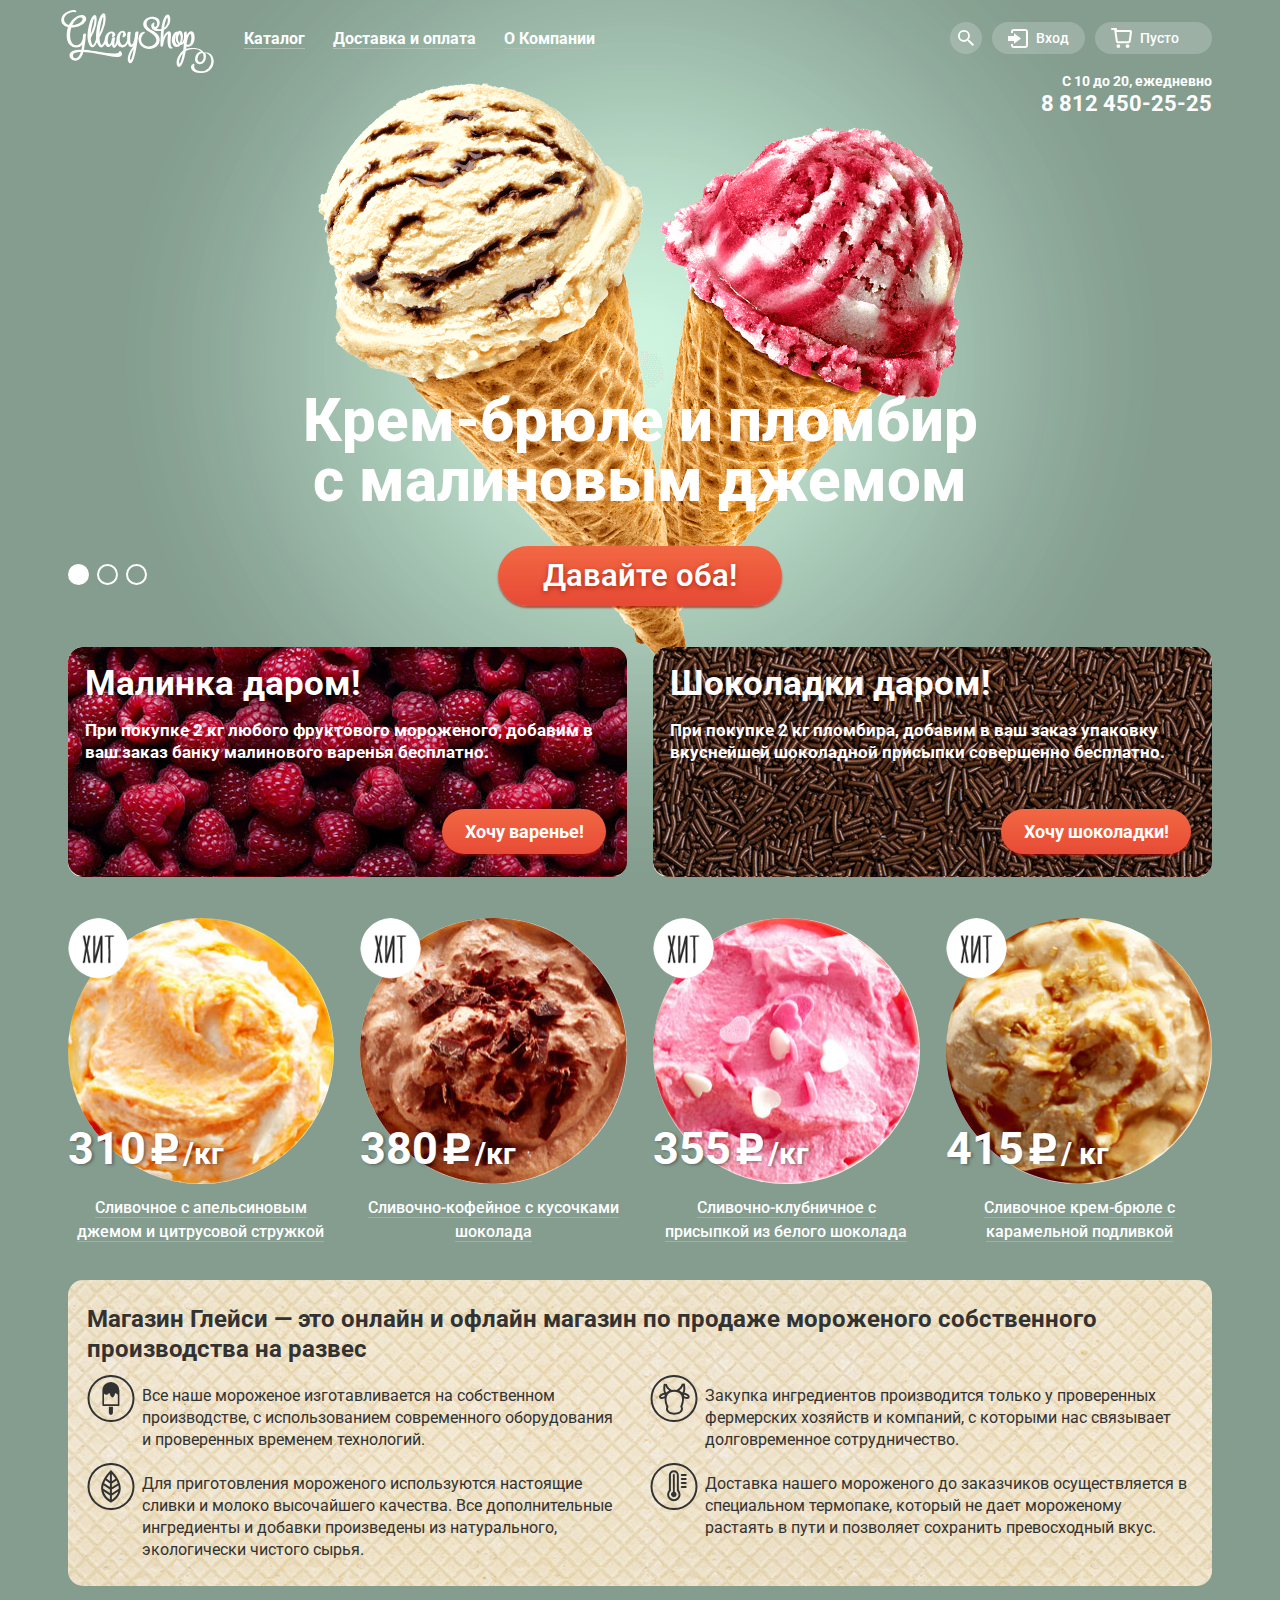
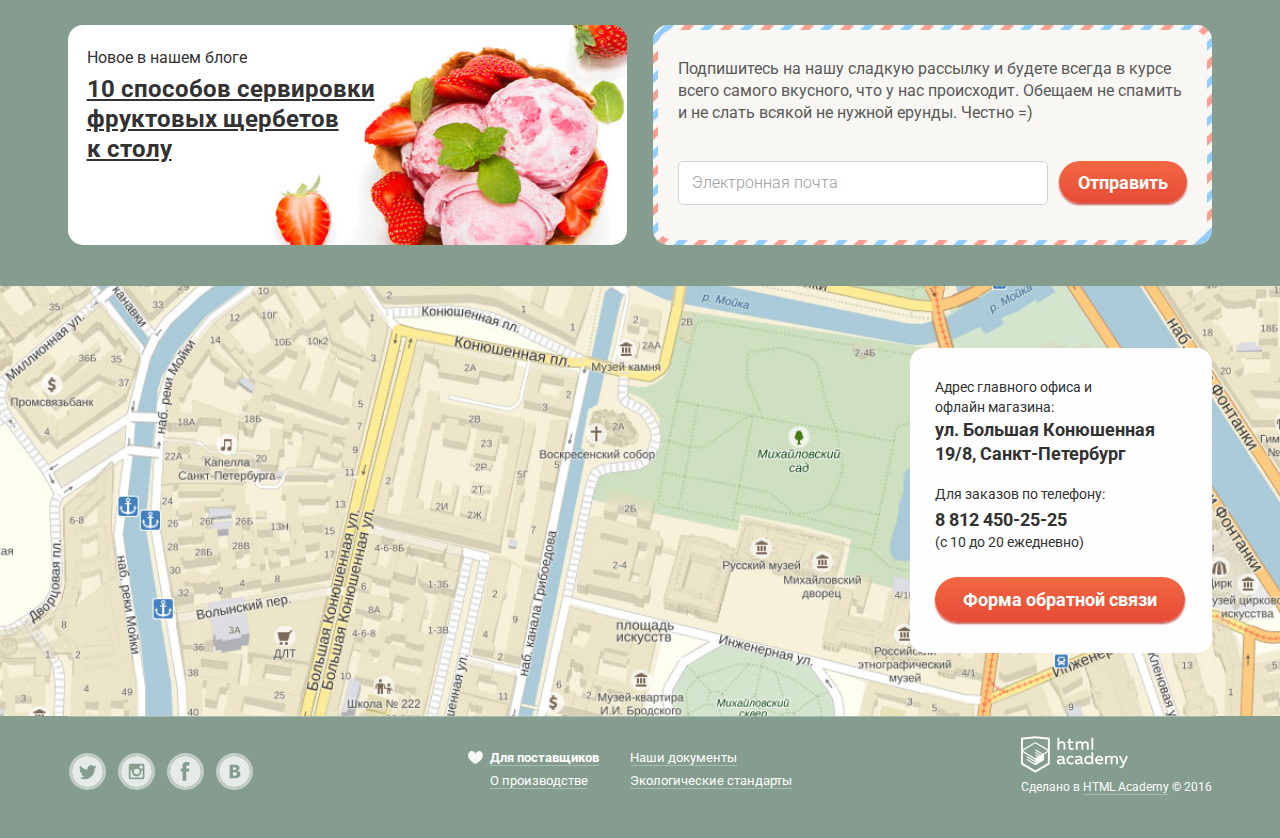
==== commit f4d20730: "Спрайт" ====
--- a/index.html
+++ b/index.html
@@ -18,6 +18,10 @@
             <symbol id="cart" viewBox="0 0 20.63 19.719">
                   <path d="M1092.58,33.46l-1.21,8.912a2.025,2.025,0,0,1-1.88,1.635h-10.88a2.025,2.025,0,0,1-1.88-1.635l-1.47-10.287a3.738,3.738,0,0,1-.13-1.055H1073a1,1,0,0,1,0-2h4a0.992,0.992,0,0,1,.1,1.98h13.97C1092.17,31.01,1092.84,32.141,1092.58,33.46Zm-13.85,8.518-1.31-9h13.2l-0.03.2-1.18,8.788a0.033,0.033,0,0,0-.01.014h-10.67Zm0.52,3.009a1.874,1.874,0,1,1-1.88,1.874A1.874,1.874,0,0,1,1079.25,44.987Zm9,0a1.874,1.874,0,1,1-1.88,1.874A1.874,1.874,0,0,1,1088.25,44.987Z" transform="translate(-1072 -29.031)"></path>
               </symbol>
+            
+            <symbol id="down-round" viewBox="0 0 22 22">
+              <path d="M21.454,5.513l-0.737-0.737c-0.808-0.81-2.134-0.81-2.943,0l-6.743,6.742L4.289,4.776   c-0.809-0.81-2.135-0.81-2.944,0L0.608,5.513c-0.811,0.809-0.811,2.135,0,2.945l8.835,8.835c0.435,0.435,1.018,0.628,1.587,0.597   c0.571,0.031,1.154-0.162,1.588-0.597l8.836-8.835C22.264,7.649,22.264,6.323,21.454,5.513z"></path>
+          </symbol>
 
             <symbol id="twitter" viewBox="0 0 31.375 31.4">
                   <path d="M46.427,2352.17a15.69,15.69,0,1,1-15.692,15.69A15.688,15.688,0,0,1,46.427,2352.17Zm9.138,10.81a7.331,7.331,0,0,1-2.092.57,3.663,3.663,0,0,0,1.6-2.02,7.4,7.4,0,0,1-2.313.89,3.645,3.645,0,0,0-6.207,3.32,10.316,10.316,0,0,1-7.507-3.81,3.655,3.655,0,0,0,1.127,4.87,3.68,3.68,0,0,1-1.65-.46c0,0.02,0,.03,0,0.05a3.651,3.651,0,0,0,2.922,3.57,3.789,3.789,0,0,1-.96.13,3.861,3.861,0,0,1-.685-0.07,3.643,3.643,0,0,0,3.4,2.53,7.29,7.29,0,0,1-4.524,1.56,8.291,8.291,0,0,1-.869-0.05,10.354,10.354,0,0,0,15.946-8.73c0-.16,0-0.31-0.011-0.47A7.33,7.33,0,0,0,55.565,2362.98Z" transform="translate(-30.75 -2352.16)"></path>
--- a/css/style.css
+++ b/css/style.css
@@ -1 +1 @@
-body,html{margin:0 auto;font-size:16px;line-height:22px;font-weight:400;font-family:"Roboto","Arial",sans-serif;color:#fff;background-color:#849d8f}body>input[type=radio]{display:none}.site-wrapper{background-repeat:no-repeat;background-position:top center;-webkit-transition:background-image .5s ease,background-color .5s ease;transition:background-image .5s ease,background-color .5s ease}.site-wrapper:after,.site-wrapper:before{content:"";visibility:hidden;background-image:url(../img/ice-cream2.png)}.site-wrapper:after{background-image:url(../img/ice-cream3.png)}.container{max-width:1200px;min-width:900px;margin:0 auto}.row{margin-left:2.3%;margin-right:2.3%}.clearfix::after{content:"";display:table;clear:both}.homepage-header{margin-bottom:312px}.innerpage-header{margin-bottom:19px}.homepage-header .row,.innerpage-header .row{padding-top:10px}.navigation-block{float:left;width:585px}.user-block{position:relative;float:right;width:265px;padding-top:12px;font-size:0;text-align:right}.popup{display:none}.logo{display:block;float:left;width:154px;margin-left:-7px;margin-right:15px}.main-navigation{float:left;width:400px;padding-top:13px}.main-menu{margin-top:7px;padding:0;font-size:0;list-style:none}.site-section{position:relative;display:inline-block;vertical-align:top}.site-section>a{margin-left:14px;margin-right:14px;font-size:16px;line-height:18px;font-weight:700;color:#fff;text-decoration:none;border-bottom:1px solid #adbdb4}.site-section>a:active,.site-section>a:hover{color:#333;background-color:#f7f6f3}.site-section>a.active,.site-section>a:active,.site-section>a:hover{margin:0;padding:7px 14px;border:0;border-radius:16px}.site-section>a:active{box-shadow:inset 0 3px 7px 0 rgba(0,0,0,.35)}.site-section:hover .popup{display:block}.site-section>a.active{color:#fff;background-color:#d07058}.catalog-menu{position:absolute;top:30px;left:-6px;width:143px;margin:0;padding:0;list-style:none;box-shadow:0 20px 20px 0 rgba(0,0,0,.4);z-index:20}.catalog-menu::before{content:"";position:absolute;top:-15px;left:0;display:block;width:inherit;height:20px;background-color:transparent}.catalog-section{padding-top:4px;padding-bottom:0;font-weight:400;background-color:#f8f7f4}.catalog-section a{display:block;padding:6px 20px 6px 19px;font-size:14px;font-weight:400;line-height:16px;color:#323232;text-decoration:none;border-radius:inherit}.catalog-section:first-child a{margin-right:8px;margin-left:8px;padding:10px 13px 12px 12px;font-weight:700;border-bottom:1px solid #d1d0ce}.catalog-section:first-child{padding:0;border-top-left-radius:5px;border-top-right-radius:5px}.catalog-section:first-child:hover{background-color:#fbded7}.catalog-section:last-child{padding-bottom:3px;border-bottom-left-radius:5px;border-bottom-right-radius:5px}.catalog-section a:hover{background-color:#fbded7}.catalog-section a:active{background-color:#f6b5a5}.catalog-section>a.current{color:#fff;background-color:#d07058}.user-btn{position:relative;display:inline-block;vertical-align:middle;min-height:32px;margin-right:10px;font-size:0;line-height:32px;text-align:left;border-radius:16px}.search{width:32px;text-align:center}.login{min-width:93px}.cart{min-width:117px;margin-right:0}.user-link{display:block;width:inherit;border-radius:inherit;padding-left:16px;box-sizing:border-box;line-height:32px;color:#fff;background-color:rgba(255,255,255,.2);text-decoration:none;z-index:30}.user-link span{font-weight:500}.search .user-link{padding-left:0}.user-symbol{display:inline-block;vertical-align:middle;margin-right:7px;fill:#fefefe;fill-rule:evenodd}.search-symbol{width:16px;height:18px;margin-right:0}.login-symbol{width:20px;height:19px}.cart-symbol{width:21px;height:20px}.cart span,.login span{vertical-align:middle;font-size:14px}.active-link{padding-left:44px;background:url(../img/cart-full.png) no-repeat 16px center #f7f6f3}.active-link span,.custom-select:hover select,.enabled:hover span,.user-help a{color:#323232}.enabled:hover{background-color:#f8f7f4;z-index:30}.enabled:hover .user-symbol{fill:#373737}.user-btn:hover .popup{display:block}.contacts{position:absolute;font-size:14px;font-weight:700;right:0;top:46px;z-index:10}.contacts span{font-size:22px;line-height:24px}.cart-popup,.login-popup,.search-popup{position:absolute;top:37px;right:0;z-index:20}.cart-popup::before,.login-popup::before,.search-popup::before{content:"";position:absolute;top:-15px;right:0;left:0;display:block;height:20px}.user-form{padding-top:20px;padding-left:20px;padding-right:15px;box-sizing:border-box;text-align:left;background-color:#f8f7f4;border-radius:5px;box-shadow:0 20px 20px 0 rgba(0,0,0,.4)}.search-form{width:341px;padding-left:15px}.login-form{width:277px;padding-bottom:20px}.textfield-style{position:relative;font-weight:400}.field,.input-label{line-height:24px;color:#999}.input-label{position:absolute;top:10px;left:14px;font-weight:300;font-size:16px}.field{width:100%;height:44px;padding:9px 14px;box-sizing:border-box;margin-bottom:20px;font-size:14px;outline:none;border:1px solid #d3d3d2;border-radius:5px}.field:hover{padding:8px 13px;border:2px solid #c7c6c5}.field:valid{padding:9px 14px;font-size:16px;font-weight:700;color:#323232}.field:valid:hover{padding:8px 13px}.field:focus+.input-label,.field:valid+.input-label{top:-15px;-webkit-transition:.2s;transition:.2s;font-size:11px;line-height:13px;font-weight:500;color:#999}.field:focus{padding:8px 13px;border:2px solid #8fbdec}.field:focus+.input-label{color:#5b9ddf}.btn-container,.user-help{display:inline-block;vertical-align:middle}.btn-container{margin-right:20px}.user-help{font-size:13px;line-height:20px;font-weight:500}.user-help a:active,.user-help a:hover{color:#e84d37}.cart-popup{width:540px;padding:17px 11px 20px 15px;box-sizing:border-box;text-align:right;font-size:13px;line-height:16px;font-weight:400;color:#323232;background-color:#f8f7f4;box-shadow:0 20px 20px 0 rgba(0,0,0,.4);border-radius:5px}.cart-table{width:514px;text-align:left}.cart-table td{padding-top:10px;padding-bottom:24px;vertical-align:top;box-sizing:border-box}.cart-table .last-row{padding-bottom:14px}.btn-delete{position:relative;width:23px;padding-right:0}.cart-item-delete{position:absolute;top:11px;left:0;width:9px;height:11px;font-size:0;background-color:transparent;border:0;outline:0;cursor:pointer}.cart-item-delete::after,.cart-item-delete::before{content:"";position:absolute;top:5px;left:-2px;width:14px;height:1px;background-color:#353535}.cart-item-delete::before{-webkit-transform:rotate(45deg);transform:rotate(45deg)}.cart-item-delete::after{-webkit-transform:rotate(-45deg);transform:rotate(-45deg)}.cart-item-title{position:relative;width:282px;padding-left:47px}.cart-pic{position:absolute;top:2px;left:1px;width:32px;height:32px;overflow:hidden;border-radius:50%}.cart-pic img{width:100%;height:auto}.cart-item-weight{width:135px;padding-top:5px;padding-left:14px}.cart-item-price{width:68px;padding-top:5px}.cart-item-weight span{color:#999}.cart-table .total{padding-top:15px;padding-bottom:11px;text-align:right;font-size:15px;line-height:18px;font-weight:700;border-top:1px solid #cacac7}.cart-popup .btn-container{margin-right:4px}.cart-popup .btn{padding-left:15px;padding-right:15px}.btn{display:inline-block;vertical-align:middle;height:45px;padding-left:23px;padding-right:22px;margin-top:0;font-size:18px;line-height:46px;font-weight:700;color:#fff;text-decoration:none;outline:none;border:0;border-radius:23px;background:-webkit-linear-gradient(bottom,#e74b36,#f26843);background:linear-gradient(to top,#e74b36,#f26843);box-shadow:0 2px 2px 0 rgba(172,16,0,.64)}.btn:hover{background:-webkit-linear-gradient(bottom,#ec6f5e,#f58669);background:linear-gradient(to top,#ec6f5e,#f58669);box-shadow:0 1px 2px 0 #ac1000}.btn:active{background:-webkit-linear-gradient(bottom,#e1613e,#d74531);background:linear-gradient(to top,#e1613e,#d74531);box-shadow:inset 0 2px 2px 0 #942718}.slider{position:relative;margin-bottom:41px;text-align:center;color:#fff}.slide{display:none}.slide-title{width:700px;margin:0 auto 34px;font-weight:800;font-size:60px;line-height:60.35px}.slide-btn{display:inline-block;vertical-align:top;padding:10px 45px;font-size:31px;line-height:40px;font-weight:600;color:#fff;text-decoration:none;text-shadow:0 2px 5px rgba(160,32,11,.76);background:#f26843;background:-webkit-linear-gradient(top,#f26843 0%,#e74a35 100%);background:linear-gradient(to bottom,#f26843 0%,#e74a35 100%);border-radius:100px;box-shadow:0 2px 2px rgba(172,16,0,.64)}.slide-btn:hover{background:-webkit-linear-gradient(top,#f58669 0%,#ec6f5e 100%);background:linear-gradient(to bottom,#f58669 0%,#ec6f5e 100%);box-shadow:0 2px 2px #ac1000}.slide-btn:active{background:-webkit-linear-gradient(top,#d84732 0%,#e1613e 100%);background:linear-gradient(to bottom,#d84732 0%,#e1613e 100%);box-shadow:inset 0 2px 2px #ac1000}.slider-controls{position:absolute;bottom:20px;left:0;z-index:20;font-size:0}.slider-controls label{display:inline-block;vertical-align:top;width:17px;height:17px;margin-right:8px;background-color:transparent;border:2px solid #fff;border-radius:50%;cursor:pointer}.slider-controls label:hover{background:rgba(255,255,255,.5)}.btn-1:checked~.site-wrapper .slide1,.btn-2:checked~.site-wrapper .slide2,.btn-3:checked~.site-wrapper .slide3{display:block}.btn-1:checked~.site-wrapper{background-color:#849d8f;background-image:url(../img/ice-cream1.png)}.btn-2:checked~.site-wrapper{background-color:#8996a6;background-image:url(../img/ice-cream2.png)}.btn-3:checked~.site-wrapper{background-color:#9d8b84;background-image:url(../img/ice-cream3.png)}.btn-1:checked~.site-wrapper label[for=btn-1],.btn-2:checked~.site-wrapper label[for=btn-2],.btn-3:checked~.site-wrapper label[for=btn-3]{background-color:#fff}.banner-row{margin-bottom:40px}.banner{position:relative;float:left;width:48.85%;min-height:230px;padding:16px 20px 20px 17px;margin-right:2.3%;box-sizing:border-box;border-radius:15px}.banner:nth-child(even){margin-right:0}.chocolate,.raspberry{padding-bottom:80px}.chocolate b,.raspberry b{font-size:35px;line-height:41px;font-weight:700}.chocolate p,.raspberry p{margin-top:15px;font-size:17px;line-height:22px;font-weight:700}.banner-btn{position:absolute;bottom:23px;right:21px}.raspberry{background-color:#b7001d;background-image:url(../img/raspberry-background.jpg)}.chocolate{background-color:#58331f;background-image:url(../img/chocolate-background.jpg)}.blog{min-height:220px;padding-top:22px;padding-left:19px;background-color:#fff;background-image:url(../img/strawberry-background.jpg)}.blog span,.blog-post{font-size:16px;line-height:22px;color:#323232}.blog-post{display:block;margin-top:5px;font-size:24px;line-height:30px;font-weight:700}.subscribe{min-height:220px;padding:5px;background-color:#92cdff;background-image:url(../img/post-background.jpg)}.subscribe-background{position:relative;min-height:210px;padding:12px 20px 90px;box-sizing:border-box;color:#5a5a5a;background-color:#f8f7f4;border-radius:inherit}.subscribe-form,.subscribe-form .textfield-style{display:-webkit-box;display:-ms-flexbox;display:flex}.subscribe-form{position:absolute;left:20px;right:20px;bottom:35px;box-sizing:border-box;font-size:0}.subscribe-form .textfield-style{-webkit-box-flex:1;-ms-flex-positive:1;flex-grow:1;margin-right:11px}.subscribe-form .field{margin-bottom:0}.subscribe-form .btn{height:42px;padding-left:19px;padding-right:19px;line-height:42px}.subscribe-form .btn-container{display:inline-block;vertical-align:top;margin-right:0}.catalog{font-size:0}.checkbox-label input[type=checkbox],.quick-view,.radio-label input[type=radio]{display:none}.ice-cream{position:relative;display:inline-block;vertical-align:top;width:23.275%;min-height:290px;margin-right:2.3%;margin-bottom:33px;text-align:center}.ice-cream:nth-child(4n){margin-right:0}.item-pic{position:relative;margin-bottom:5px;border-radius:50%;z-index:0}.hit::after,.item-pic img{width:100%;height:auto;border-radius:50%}.hit::after{content:"";position:absolute;top:0;left:0;width:61px;height:61px;background-color:#fff;background:url(../img/hit.jpg) no-repeat center;overflow:hidden;z-index:0}.item-price{position:absolute;bottom:20px;left:0;padding:0;list-style:none;text-align:left}.item-price li{display:inline-block;vertical-align:baseline;margin-right:4px;font-weight:700;text-shadow:2px 1px 3px rgba(49,50,53,.5)}.price-value{margin-left:-2px;font-size:45px}.currency{width:29px;height:39px;background:url(../img/rub.svg) no-repeat 0 7px}.weight{font-size:30px}h3{display:inline;font-size:16px;line-height:15px;font-weight:500;color:#fff;border-bottom:1px solid #9db1a5}.ice-cream:hover h3{border:0}.ice-cream:hover .quick-view{display:block}.quick-view{position:absolute;top:-2%;left:-4.9%;height:102%;width:109.8%;padding-top:77px;background-color:rgba(255,255,255,.2);border-radius:5px;z-index:1}.quick-view-btn{position:relative;width:100%;height:100%}.quick-view-btn .btn{position:absolute;left:50%;bottom:6.8%;margin-left:-104px}.about-gllacy{padding:24px 25px 3px 19px;margin-bottom:39px;box-sizing:border-box;background-color:#f3e8d0;background-image:url(../img/waffle-pattern.jpg);border-radius:15px}.about-gllacy h1{margin:0 0 21px;font-size:24px;line-height:30px;color:#323232}.about-gllacy p{margin-top:0;margin-bottom:22px;font-size:16px;line-height:22px;color:#323232}.about-gllacy .feature{position:relative;float:left;width:48.85%;padding-left:55px;box-sizing:border-box}.about-gllacy .feature:nth-child(odd){margin-right:2.3%}.gllacy-symbol{position:absolute;top:-10px;left:0;width:48px;height:47px;fill:#323232;fill-rule:evenodd}.container-map{height:430px;background-color:#ece5c8;background:url(../img/map.jpg) no-repeat center;background-size:cover}.container-map .map{z-index:10}.container-map,.container-map .container{position:relative}.info{position:absolute;top:62px;right:2.3%;width:262px;min-height:265px;padding:15px 15px 25px 25px;z-index:20;font-size:14px;line-height:20px;color:#323232;background-color:#fefefe;border-radius:15px}.location{margin-bottom:18px}.info p{margin-top:14px;margin-bottom:1px}.tel p{margin:0 0 4px}.info .address,.info .tel-number{margin:0;font-size:18px;line-height:24px;font-weight:700}.tel{margin-bottom:25px}.feedback-btn{padding-left:28px;padding-right:28px}.footer-row{padding-top:19px;padding-bottom:30px;font-size:13px;line-height:18px;border-top:1px solid #a9bbb1;overflow:hidden}.footer-social{width:25%}.footer-copyright,.footer-info,.footer-social{float:left;box-sizing:border-box}.footer-copyright{width:25%;text-align:right}.dev-block{display:inline-block;vertical-align:top;text-align:left;font-size:12px;line-height:18px}.footer-social{font-size:0;margin-top:18px}.footer-info{width:50%;font-size:0;text-align:center}.footer-info-list{display:inline-block;vertical-align:top;padding:0;margin-right:15px;list-style:none;text-align:left;font-size:13px;line-height:18px}.footer-info-link{position:relative;padding-left:16px}.marked a{font-weight:700}.footer-info-link .heart{position:absolute;top:2px;left:-6px;width:15px;height:13px;fill:#f7f8f8;fill-rule:evenodd}.social-btn{position:relative;display:inline-block;vertical-align:top;margin-left:4px;margin-right:14px}.social-btn:last-child{margin-right:0}.social-btn:active:after,.social-net{width:31px;height:31px;border-radius:50%}.social-net{display:inline-block;vertical-align:middle;fill:rgba(255,255,255,.8);fill-rule:evenodd;box-shadow:0 0 0 3px #c2cec7}.social-btn:hover .social-net{fill:#fff;box-shadow:0 0 0 4px #dbe3de}.social-btn:active .social-net{fill:#e9e9e9;box-shadow:0 0 0 4px #d9e1dd}.social-btn:active:after{content:'';position:absolute;top:0;left:0;box-shadow:inset 0 3px 7px 0 rgba(0,0,0,.35)}.usual{color:#fff;text-decoration:none;border-bottom:1px solid #a9bbb1}.usual:active,.usual:hover{color:#ffbc9e;border-bottom:1px solid #a7a294}.page-title{margin-bottom:26px}.page-title h1{margin:-2px 0 0;font-size:35px;line-height:41px;font-weight:700}.breadcrumbs{margin-bottom:0;padding:0;font-size:0;list-style:none}.breadcrumbs a,.breadcrumbs li,.breadcrumbs span{display:inline-block;vertical-align:top;font-size:0}.breadcrumbs a,.breadcrumbs span{margin-right:7px;padding:0;font-size:14px;line-height:16px}.breadcrumbs span{border:0}.filters-block{margin-bottom:40px}.filters-block h2{margin-top:0;margin-left:15px;margin-bottom:6px;font-size:14px;line-height:16px;font-weight:500}.price,.sort{margin-right:15px}.sort{float:left;margin-bottom:17px;width:193px}.price{position:relative;width:218px}.fatness,.price{float:left;margin-bottom:17px}.filling{clear:both;width:870px;font-size:0}.custom-select{position:relative;width:193px;z-index:0;background:rgba(255,255,255,.2);border-radius:18px;overflow:hidden}.custom-select select{width:100%;height:36px;padding:6px 15px;box-sizing:border-box;font-size:16px;font-weight:500;color:#fff;background:0 0;-ms-appearance:none;-webkit-appearance:none;-moz-appearance:none;appearance:none;outline:none;border:0;border-radius:18px}.custom-select select::-ms-expand{display:none}.custom-select svg{position:absolute;right:15px;top:16px;z-index:-1;width:8px;height:8px;fill:#fff}.custom-select select option{color:#323232;font-weight:500}.custom-select:hover{background-color:#fff}.custom-select:hover svg{fill:#353535}.price-slider{position:relative;width:218px;height:36px;background-color:rgba(255,255,255,.2);border-radius:50px}.circle-1,.circle-2,.line-1,.line-2{position:absolute;top:16px;left:15px;width:188px;height:4px;background-color:#d1dad3}.circle-1,.circle-2,.line-2{left:54px;width:78px;background-color:#f8f7f4}.circle-1,.circle-2{top:8px;left:34px;width:20px;height:20px;border-radius:50%;cursor:pointer}.circle-2{left:132px}.circle-1:hover,.circle-2:hover{top:7px;left:33px;width:22px;height:22px}.circle-2:hover{left:131px}.filter-style,.filter-style label{display:inline-block;vertical-align:middle}.filter-style{height:36px;padding:7px 17px 8px;box-sizing:border-box;background-color:rgba(255,255,255,.2);border-radius:18px;font-size:0}.filling .filter-style{padding-left:15px;padding-right:14px}.filter-style label{margin-right:20px;font-size:16px;line-height:18px}.filter-style .radio-label:last-child{margin-right:0}.filter-style .checkbox-label{padding-left:32px;margin-right:22px}.filter-style .checkbox-label:last-child{margin-right:8px}.filling .filter-style{margin-right:12px}.checkbox-label,.radio-label{position:relative;padding-left:30px;cursor:pointer}.checkbox-indicator,.radio-indicator{position:absolute;top:0;left:0;width:20px;height:20px;box-sizing:border-box;background:0 0;border:1px solid #f8f7f4;border-radius:50%}.checkbox-indicator{border-radius:3px}.checkbox-label:hover .checkbox-indicator,.radio-label:hover .radio-indicator{border:2px solid #f8f7f4}input[type=radio]:checked+.radio-indicator::after{content:"";position:absolute;top:3px;left:3px;width:12px;height:12px;background-color:#f8f7f4;border-radius:50%}.radio-label:hover input[type=radio]:checked+.radio-indicator::after{top:2px;left:2px}input[type=checkbox]:disabled+.checkbox-indicator,input[type=radio]:disabled+.radio-indicator{border:1px solid #b2c1b7}input[type=checkbox]:checked:disabled+.checkbox-indicator:after,input[type=checkbox]:checked:disabled+.checkbox-indicator:before,input[type=radio]:checked:disabled+.radio-indicator::after{background-color:#b2c1b7}input[type=radio]:checked:disabled:hover+.radio-indicator::after{top:3px;left:3px}input[type=checkbox]:checked+.checkbox-indicator::after,input[type=checkbox]:checked+.checkbox-indicator::before{content:"";position:absolute;height:2px;background-color:#fff}input[type=checkbox]:checked+.checkbox-indicator::before{top:9px;left:2px;width:7px;-webkit-transform:rotate(45deg);transform:rotate(45deg)}input[type=checkbox]:checked+.checkbox-indicator::after{top:8px;left:5px;width:11px;-webkit-transform:rotate(-45deg);transform:rotate(-45deg)}.checkbox-label:hover input[type=checkbox]:checked+.checkbox-indicator::before{top:8px;left:1px}.checkbox-label:hover input[type=checkbox]:checked+.checkbox-indicator::after{top:7px;left:4px}input[type=checkbox]:checked:disabled:hover+.checkbox-indicator:before{top:9px;left:2px}input[type=checkbox]:checked:disabled:hover+.checkbox-indicator:after{top:8px;left:5px}.filling input[type=submit]{min-height:36px;padding:0 28px;box-sizing:border-box;font-size:16px;line-height:18px;font-weight:500;color:#fff;border:2px solid #fbfcfb;outline:0;background:rgba(255,255,255,.2);border-radius:18px;cursor:pointer}.filling input[type=submit]:hover{font-weight:400;color:#323232;background-color:#fbfcfb}.filling input[type=submit]:active{font-weight:medium;color:#323232;background-color:#eaeaea;box-shadow:inset 0 3px 7px 0 rgba(0,0,0,.35);border:0}.pagination{margin-top:37px;margin-bottom:28px;text-align:right}.pagination-list{display:inline-block;vertical-align:top;padding:0;font-size:0;list-style:none}.filling input[type=submit],.pagination-list li{display:inline-block;vertical-align:middle}.page{margin-left:4px}.pagination-list .page:first-child{margin-left:0}.page a{display:inline-block;vertical-align:middle;text-align:center;width:25px;font-size:16px;line-height:25px;border-radius:50%;color:#fff;text-decoration:none}.page a:hover{background-color:#9db1a5}.page a.current,.page a:active{color:#323232;background-color:#fff}.paginator-next a,.paginator-prev a{display:inline-block;vertical-align:middle;width:10px;height:14px;padding:8px 0;margin-right:10px;background:url(../img/pag1.png) no-repeat center}.paginator-next a{margin-left:15px;margin-right:0;background:url(../img/pag2.png) no-repeat center}.modal-content{position:fixed;display:none;top:50%;left:50%;margin-top:-221px;margin-left:-238px;width:477px;min-height:442px;padding:15px 25px 25px 24px;box-sizing:border-box;z-index:40;color:#323232;background-color:#f8f7f4;border-radius:10px}.modal-content-close{position:absolute;top:15px;right:15px;width:17px;height:17px;font-size:0;background-color:transparent;border:0;outline:0;cursor:pointer}.modal-content-close::after,.modal-content-close::before{content:"";position:absolute;top:8px;left:-2px;width:22px;height:2px;background-color:#000}.modal-content-close::before{-webkit-transform:rotate(45deg);transform:rotate(45deg)}.modal-content-close::after{-webkit-transform:rotate(-45deg);transform:rotate(-45deg)}.modal-content-form{margin-top:20px}.modal-content h3{font-size:24px;line-height:28px;color:#323232;border:0}.modal-content-form input[type=text]{width:267px}.modal-content-form textarea{width:100%;height:155px;margin-bottom:20px;resize:none;font-size:16px;line-height:18px}.modal-content-form .btn-container{display:block;width:138px;margin-left:auto;margin-right:0}.modal-overlay{position:fixed;top:0;left:0;width:100%;height:100%;z-index:30;display:none;background:rgba(0,0,0,.5)}@keyframes bounce{0%{transform:translateY(-2000px)}30%{transform:translateY(30px)}70%{transform:translateY(-10px)}to{transform:translateY(0)}}.form-error{animation:shake .6s}.modal-content-show{display:block;animation:bounce .6s;animation-fill-mode:backwards}@keyframes opacity{0%{background:rgba(0,0,0,0)}to{background:rgba(0,0,0,.5)}}.modal-overlay-show{display:block;animation:opacity .3s}+body,html{margin:0 auto;font-size:16px;line-height:22px;font-weight:400;font-family:"Roboto","Arial",sans-serif;color:#fff;background-color:#849d8f}body>input[type=radio]{display:none}.sprite{background-image:url(../img/spritesheet.png);background-repeat:no-repeat;display:block}.sprite-cart-full{width:21px;height:20px;background-position:-5px -5px}.sprite-hit{width:61px;height:61px;background-position:-5px -35px}.sprite-pag1,.sprite-pag2{width:9px;height:14px;background-position:-5px -106px}.sprite-pag2{background-position:-5px -130px}.site-wrapper{background-repeat:no-repeat;background-position:top center;-webkit-transition:background-image .5s ease,background-color .5s ease;transition:background-image .5s ease,background-color .5s ease}.site-wrapper:after,.site-wrapper:before{content:"";visibility:hidden;background-image:url(../img/ice-cream2.png)}.site-wrapper:after{background-image:url(../img/ice-cream3.png)}.container{max-width:1200px;min-width:900px;margin:0 auto}.row{margin-left:2.3%;margin-right:2.3%}.clearfix::after{content:"";display:table;clear:both}.homepage-header{margin-bottom:312px}.innerpage-header{margin-bottom:19px}.homepage-header .row,.innerpage-header .row{padding-top:10px}.navigation-block{float:left;width:585px}.user-block{position:relative;float:right;width:265px;padding-top:12px;font-size:0;text-align:right}.popup{display:none}.logo{display:block;float:left;width:154px;margin-left:-7px;margin-right:15px}.main-navigation{float:left;width:400px;padding-top:13px}.main-menu{margin-top:7px;padding:0;font-size:0;list-style:none}.site-section{position:relative;display:inline-block;vertical-align:top}.site-section>a{margin-left:14px;margin-right:14px;font-size:16px;line-height:18px;font-weight:700;color:#fff;text-decoration:none;border-bottom:1px solid #adbdb4}.site-section>a:active,.site-section>a:hover{color:#333;background-color:#f7f6f3}.site-section>a.active,.site-section>a:active,.site-section>a:hover{margin:0;padding:7px 14px;border:0;border-radius:16px}.site-section>a:active{box-shadow:inset 0 3px 7px 0 rgba(0,0,0,.35)}.site-section:hover .popup{display:block}.site-section>a.active{color:#fff;background-color:#d07058}.catalog-menu{position:absolute;top:30px;left:-6px;width:143px;margin:0;padding:0;list-style:none;box-shadow:0 20px 20px 0 rgba(0,0,0,.4);z-index:20}.catalog-menu::before{content:"";position:absolute;top:-15px;left:0;display:block;width:inherit;height:20px;background-color:transparent}.catalog-section{padding-top:4px;padding-bottom:0;font-weight:400;background-color:#f8f7f4}.catalog-section a{display:block;padding:6px 20px 6px 19px;font-size:14px;font-weight:400;line-height:16px;color:#323232;text-decoration:none;border-radius:inherit}.catalog-section:first-child a{margin-right:8px;margin-left:8px;padding:10px 13px 12px 12px;font-weight:700;border-bottom:1px solid #d1d0ce}.catalog-section:first-child{padding:0;border-top-left-radius:5px;border-top-right-radius:5px}.catalog-section:first-child:hover{background-color:#fbded7}.catalog-section:last-child{padding-bottom:3px;border-bottom-left-radius:5px;border-bottom-right-radius:5px}.catalog-section a:hover{background-color:#fbded7}.catalog-section a:active{background-color:#f6b5a5}.catalog-section>a.current{color:#fff;background-color:#d07058}.user-btn{position:relative;display:inline-block;vertical-align:middle;min-height:32px;margin-right:10px;font-size:0;line-height:32px;text-align:left;border-radius:16px}.search{width:32px;text-align:center}.login{min-width:93px}.cart{min-width:117px;margin-right:0}.user-link{display:block;width:inherit;border-radius:inherit;padding-left:16px;box-sizing:border-box;line-height:32px;color:#fff;background-color:rgba(255,255,255,.2);text-decoration:none;z-index:30}.user-link span{font-weight:500}.search .user-link{padding-left:0}.user-symbol{display:inline-block;vertical-align:middle;margin-right:8px;fill:#fefefe;fill-rule:evenodd}.search-symbol{width:16px;height:18px;margin-right:0}.login-symbol{width:20px;height:19px}.active-link::before,.cart-symbol{width:21px;height:20px}.cart span,.login span{vertical-align:middle;font-size:14px}.active-link{padding-left:43px;background-color:#f7f6f3}.active-link::before{content:"";position:absolute;left:16px;top:7px;background:url(../img/spritesheet.png) -5px -5px no-repeat}.active-link span,.custom-select:hover select,.enabled:hover span,.user-help a{color:#323232}.enabled:hover{background-color:#f8f7f4;z-index:30}.enabled:hover .user-symbol{fill:#373737}.user-btn:hover .popup{display:block}.contacts{position:absolute;font-size:14px;font-weight:700;right:0;top:46px;z-index:10}.contacts span{font-size:22px;line-height:24px}.cart-popup,.login-popup,.search-popup{position:absolute;top:37px;right:0;z-index:20}.cart-popup::before,.login-popup::before,.search-popup::before{content:"";position:absolute;top:-15px;right:0;left:0;display:block;height:20px}.user-form{padding-top:20px;padding-left:20px;padding-right:15px;box-sizing:border-box;text-align:left;background-color:#f8f7f4;border-radius:5px;box-shadow:0 20px 20px 0 rgba(0,0,0,.4)}.search-form{width:341px;padding-left:15px}.login-form{width:277px;padding-bottom:20px}.textfield-style{position:relative;font-weight:400}.field,.input-label{line-height:24px;color:#999}.input-label{position:absolute;top:10px;left:14px;font-weight:300;font-size:16px}.field{width:100%;height:44px;padding:9px 14px;box-sizing:border-box;margin-bottom:20px;font-size:14px;outline:none;border:1px solid #d3d3d2;border-radius:5px}.field:hover{padding:8px 13px;border:2px solid #c7c6c5}.field:valid{padding:9px 14px;font-size:16px;font-weight:700;color:#323232}.field:valid:hover{padding:8px 13px}.field:focus+.input-label,.field:valid+.input-label{top:-15px;-webkit-transition:.2s;transition:.2s;font-size:11px;line-height:13px;font-weight:500;color:#999}.field:focus{padding:8px 13px;border:2px solid #8fbdec}.field:focus+.input-label{color:#5b9ddf}.btn-container,.user-help{display:inline-block;vertical-align:middle}.btn-container{margin-right:20px}.user-help{font-size:13px;line-height:20px;font-weight:500}.user-help a:active,.user-help a:hover{color:#e84d37}.cart-popup{width:540px;padding:17px 11px 20px 15px;box-sizing:border-box;text-align:right;font-size:13px;line-height:16px;font-weight:400;color:#323232;background-color:#f8f7f4;box-shadow:0 20px 20px 0 rgba(0,0,0,.4);border-radius:5px}.cart-table{width:514px;text-align:left}.cart-table td{padding-top:10px;padding-bottom:24px;vertical-align:top;box-sizing:border-box}.cart-table .last-row{padding-bottom:14px}.btn-delete{position:relative;width:23px;padding-right:0}.cart-item-delete{position:absolute;top:11px;left:0;width:9px;height:11px;font-size:0;background-color:transparent;border:0;outline:0;cursor:pointer}.cart-item-delete::after,.cart-item-delete::before{content:"";position:absolute;top:5px;left:-2px;width:14px;height:1px;background-color:#353535}.cart-item-delete::before{-webkit-transform:rotate(45deg);transform:rotate(45deg)}.cart-item-delete::after{-webkit-transform:rotate(-45deg);transform:rotate(-45deg)}.cart-item-title{position:relative;width:282px;padding-left:47px}.cart-pic{position:absolute;top:2px;left:1px;width:32px;height:32px;overflow:hidden;border-radius:50%}.cart-pic img{width:100%;height:auto}.cart-item-weight{width:135px;padding-top:5px;padding-left:14px}.cart-item-price{width:68px;padding-top:5px}.cart-item-weight span{color:#999}.cart-table .total{padding-top:15px;padding-bottom:11px;text-align:right;font-size:15px;line-height:18px;font-weight:700;border-top:1px solid #cacac7}.cart-popup .btn-container{margin-right:4px}.cart-popup .btn{padding-left:15px;padding-right:15px}.btn{display:inline-block;vertical-align:middle;height:45px;padding-left:23px;padding-right:22px;margin-top:0;font-size:18px;line-height:46px;font-weight:700;color:#fff;text-decoration:none;outline:none;border:0;border-radius:23px;background:-webkit-linear-gradient(bottom,#e74b36,#f26843);background:linear-gradient(to top,#e74b36,#f26843);box-shadow:0 2px 2px 0 rgba(172,16,0,.64)}.btn:hover{background:-webkit-linear-gradient(bottom,#ec6f5e,#f58669);background:linear-gradient(to top,#ec6f5e,#f58669);box-shadow:0 1px 2px 0 #ac1000}.btn:active{background:-webkit-linear-gradient(bottom,#e1613e,#d74531);background:linear-gradient(to top,#e1613e,#d74531);box-shadow:inset 0 2px 2px 0 #942718}.slider{position:relative;margin-bottom:41px;text-align:center;color:#fff}.slide{display:none}.slide-title{width:700px;margin:0 auto 34px;font-weight:800;font-size:60px;line-height:60.35px}.slide-btn{display:inline-block;vertical-align:top;padding:10px 45px;font-size:31px;line-height:40px;font-weight:600;color:#fff;text-decoration:none;text-shadow:0 2px 5px rgba(160,32,11,.76);background:#f26843;background:-webkit-linear-gradient(top,#f26843 0%,#e74a35 100%);background:linear-gradient(to bottom,#f26843 0%,#e74a35 100%);border-radius:100px;box-shadow:0 2px 2px rgba(172,16,0,.64)}.slide-btn:hover{background:-webkit-linear-gradient(top,#f58669 0%,#ec6f5e 100%);background:linear-gradient(to bottom,#f58669 0%,#ec6f5e 100%);box-shadow:0 2px 2px #ac1000}.slide-btn:active{background:-webkit-linear-gradient(top,#d84732 0%,#e1613e 100%);background:linear-gradient(to bottom,#d84732 0%,#e1613e 100%);box-shadow:inset 0 2px 2px #ac1000}.slider-controls{position:absolute;bottom:20px;left:0;z-index:20;font-size:0}.slider-controls label{display:inline-block;vertical-align:top;width:17px;height:17px;margin-right:8px;background-color:transparent;border:2px solid #fff;border-radius:50%;cursor:pointer}.slider-controls label:hover{background:rgba(255,255,255,.5)}.btn-1:checked~.site-wrapper .slide1,.btn-2:checked~.site-wrapper .slide2,.btn-3:checked~.site-wrapper .slide3{display:block}.btn-1:checked~.site-wrapper{background-color:#849d8f;background-image:url(../img/ice-cream1.png)}.btn-2:checked~.site-wrapper{background-color:#8996a6;background-image:url(../img/ice-cream2.png)}.btn-3:checked~.site-wrapper{background-color:#9d8b84;background-image:url(../img/ice-cream3.png)}.btn-1:checked~.site-wrapper label[for=btn-1],.btn-2:checked~.site-wrapper label[for=btn-2],.btn-3:checked~.site-wrapper label[for=btn-3]{background-color:#fff}.banner-row{margin-bottom:41px}.banner{position:relative;float:left;width:48.85%;min-height:230px;padding:16px 20px 20px 17px;margin-right:2.3%;box-sizing:border-box;border-radius:15px}.banner:nth-child(even){margin-right:0}.chocolate,.raspberry{padding-bottom:80px}.chocolate b,.raspberry b{font-size:35px;line-height:41px;font-weight:700}.chocolate p,.raspberry p{margin-top:15px;margin-bottom:0;font-size:17px;line-height:22px;font-weight:700}.banner-btn{position:absolute;bottom:23px;right:21px}.raspberry{background-color:#b7001d;background:url(../img/raspberry-background.jpg)}.chocolate{background-color:#58331f;background-image:url(../img/chocolate-background.jpg)}.blog{min-height:220px;padding-top:22px;padding-left:19px;background-color:#fff;background-image:url(../img/strawberry-background.jpg)}.blog span,.blog-post{font-size:16px;line-height:22px;color:#323232}.blog-post{display:block;margin-top:5px;font-size:24px;line-height:30px;font-weight:700}.subscribe{min-height:220px;padding:5px;background-color:#92cdff;background-image:url(../img/post-background.jpg)}.subscribe-background{position:relative;min-height:210px;padding:12px 20px 90px;box-sizing:border-box;color:#5a5a5a;background-color:#f8f7f4;border-radius:inherit}.subscribe-form,.subscribe-form .textfield-style{display:-webkit-box;display:-ms-flexbox;display:flex}.subscribe-form{position:absolute;left:20px;right:20px;bottom:35px;box-sizing:border-box;font-size:0}.subscribe-form .textfield-style{-webkit-box-flex:1;-ms-flex-positive:1;flex-grow:1;margin-right:11px}.subscribe-background p,.subscribe-form .field{margin-bottom:0}.subscribe-form .btn{height:42px;padding-left:19px;padding-right:19px;line-height:42px}.subscribe-form .btn-container{display:inline-block;vertical-align:top;margin-right:0}.catalog{font-size:0}.checkbox-label input[type=checkbox],.quick-view,.radio-label input[type=radio]{display:none}.ice-cream{position:relative;display:inline-block;vertical-align:top;width:23.275%;min-height:290px;margin-right:2.3%;margin-bottom:32px;text-align:center}.ice-cream:nth-child(4n){margin-right:0}.item-pic{position:relative;margin-bottom:5px;border-radius:50%;z-index:0}.hit::after,.item-pic img{width:100%;height:auto;border-radius:50%}.hit::after{content:"";position:absolute;top:0;left:0;width:61px;height:61px;background-color:#fff;background:url(../img/spritesheet.png) -5px -35px no-repeat;overflow:hidden;z-index:0}.item-price{position:absolute;bottom:20px;left:0;padding:0;list-style:none;text-align:left}.item-price li{display:inline-block;vertical-align:baseline;margin-right:4px;font-weight:700;text-shadow:2px 1px 3px rgba(49,50,53,.5)}.price-value{font-size:45px}.currency{width:29px;height:39px;background:url(../img/rub.svg) no-repeat 0 7px}.weight{font-size:30px}h3{display:inline;font-size:16px;line-height:15px;font-weight:500;color:#fff;border-bottom:1px solid #9db1a5}.ice-cream:hover h3{border:0}.ice-cream:hover .quick-view{display:block}.quick-view{position:absolute;top:-2%;left:-4.9%;height:102%;width:109.8%;padding-top:77px;background-color:rgba(255,255,255,.2);border-radius:5px;z-index:1}.quick-view-btn{position:relative;width:100%;height:100%}.quick-view-btn .btn{position:absolute;left:50%;bottom:6.8%;margin-left:-104px}.about-gllacy{padding:24px 25px 3px 19px;margin-bottom:39px;box-sizing:border-box;background-color:#f3e8d0;background-image:url(../img/waffle-pattern.jpg);border-radius:15px}.about-gllacy h1{margin:0 0 21px;font-size:24px;line-height:30px;color:#323232}.about-gllacy p{margin-top:0;margin-bottom:22px;font-size:16px;line-height:22px;color:#323232}.about-gllacy .feature{position:relative;float:left;width:48.85%;padding-left:55px;box-sizing:border-box}.about-gllacy .feature:nth-child(odd){margin-right:2.3%}.gllacy-symbol{position:absolute;top:-10px;left:0;width:48px;height:47px;fill:#323232;fill-rule:evenodd}.container-map{height:430px;background-color:#ece5c8;background:url(../img/map.jpg) no-repeat center;background-size:cover}.container-map .map{z-index:10}.container-map,.container-map .container{position:relative}.info{position:absolute;top:62px;right:2.3%;width:262px;min-height:265px;padding:15px 15px 25px 25px;z-index:20;font-size:14px;line-height:20px;color:#323232;background-color:#fefefe;border-radius:15px}.location{margin-bottom:18px}.info p{margin-top:14px;margin-bottom:1px}.tel p{margin:0 0 4px}.info .address,.info .tel-number{margin:0;font-size:18px;line-height:24px;font-weight:700}.tel{margin-bottom:25px}.feedback-btn{padding-left:28px;padding-right:28px}.footer-row{padding-top:19px;padding-bottom:30px;font-size:13px;line-height:18px;border-top:1px solid #a9bbb1;overflow:hidden}.footer-social{width:25%}.footer-copyright,.footer-info,.footer-social{float:left;box-sizing:border-box}.footer-copyright{width:25%;text-align:right}.dev-block{display:inline-block;vertical-align:top;text-align:left;font-size:12px;line-height:18px}.footer-social{font-size:0;margin-top:20px}.footer-info{width:50%;font-size:0;text-align:center}.footer-info-list{display:inline-block;vertical-align:top;padding:0;margin-right:15px;list-style:none;text-align:left;font-size:13px;line-height:18px}.footer-info-link{position:relative;padding-left:16px;margin-bottom:5px}.marked a{font-weight:700}.footer-info-link .heart{position:absolute;top:2px;left:-6px;width:15px;height:13px;fill:#f7f8f8;fill-rule:evenodd}.social-btn{position:relative;display:inline-block;vertical-align:top;margin-left:4px;margin-right:14px}.social-btn:last-child{margin-right:0}.social-btn:active:after,.social-net{width:31px;height:31px;border-radius:50%}.social-net{display:inline-block;vertical-align:middle;fill:rgba(255,255,255,.8);fill-rule:evenodd;box-shadow:0 0 0 3px #c2cec7}.social-btn:hover .social-net{fill:#fff;box-shadow:0 0 0 4px #dbe3de}.social-btn:active .social-net{fill:#e9e9e9;box-shadow:0 0 0 4px #d9e1dd}.social-btn:active:after{content:'';position:absolute;top:0;left:0;box-shadow:inset 0 3px 7px 0 rgba(0,0,0,.35)}.usual{color:#fff;text-decoration:none;border-bottom:1px solid #a9bbb1}.usual:active,.usual:hover{color:#ffbc9e;border-bottom:1px solid #a7a294}.page-title{margin-bottom:26px}.page-title h1{margin:-2px 0 0;font-size:35px;line-height:41px;font-weight:700}.breadcrumbs{margin-bottom:0;padding:0;font-size:0;list-style:none}.breadcrumbs a,.breadcrumbs li,.breadcrumbs span{display:inline-block;vertical-align:top;font-size:0}.breadcrumbs a,.breadcrumbs span{margin-right:7px;padding:0;font-size:14px;line-height:16px}.breadcrumbs span{border:0}.filters-block{margin-bottom:40px}.filters-block h2{margin-top:0;margin-left:15px;margin-bottom:6px;font-size:14px;line-height:16px;font-weight:500}.price,.sort{margin-right:15px}.sort{float:left;margin-bottom:17px;width:193px}.price{position:relative;width:218px}.fatness,.price{float:left;margin-bottom:17px}.filling{clear:both;width:870px;font-size:0}.custom-select{position:relative;width:193px;z-index:0;background:rgba(255,255,255,.2);border-radius:18px;overflow:hidden}.custom-select select{width:100%;height:36px;padding:6px 15px;box-sizing:border-box;font-size:16px;font-weight:500;color:#fff;background:0 0;-ms-appearance:none;-webkit-appearance:none;-moz-appearance:none;appearance:none;outline:none;border:0;border-radius:18px}.custom-select select::-ms-expand{display:none}.custom-select svg{position:absolute;right:15px;top:16px;z-index:-1;width:8px;height:8px;fill:#fff}.custom-select select option{color:#323232;font-weight:500}.custom-select:hover{background-color:#fff}.custom-select:hover svg{fill:#353535}.price-slider{position:relative;width:218px;height:36px;background-color:rgba(255,255,255,.2);border-radius:50px}.circle-1,.circle-2,.line-1,.line-2{position:absolute;top:16px;left:15px;width:188px;height:4px;background-color:#d1dad3}.circle-1,.circle-2,.line-2{left:54px;width:78px;background-color:#f8f7f4}.circle-1,.circle-2{top:8px;left:34px;width:20px;height:20px;border-radius:50%;cursor:pointer}.circle-2{left:132px}.circle-1:hover,.circle-2:hover{top:7px;left:33px;width:22px;height:22px}.circle-2:hover{left:131px}.filter-style,.filter-style label{display:inline-block;vertical-align:middle}.filter-style{height:36px;padding:7px 17px 8px;box-sizing:border-box;background-color:rgba(255,255,255,.2);border-radius:18px;font-size:0}.filling .filter-style{padding-left:15px;padding-right:14px}.filter-style label{margin-right:20px;font-size:16px;line-height:18px}.filter-style .radio-label:last-child{margin-right:0}.filter-style .checkbox-label{padding-left:32px;margin-right:22px}.filter-style .checkbox-label:last-child{margin-right:8px}.filling .filter-style{margin-right:12px}.checkbox-label,.radio-label{position:relative;padding-left:30px;cursor:pointer}.checkbox-indicator,.radio-indicator{position:absolute;top:0;left:0;width:20px;height:20px;box-sizing:border-box;background:0 0;border:1px solid #f8f7f4;border-radius:50%}.checkbox-indicator{border-radius:3px}.checkbox-label:hover .checkbox-indicator,.radio-label:hover .radio-indicator{border:2px solid #f8f7f4}input[type=radio]:checked+.radio-indicator::after{content:"";position:absolute;top:3px;left:3px;width:12px;height:12px;background-color:#f8f7f4;border-radius:50%}.radio-label:hover input[type=radio]:checked+.radio-indicator::after{top:2px;left:2px}input[type=checkbox]:disabled+.checkbox-indicator,input[type=radio]:disabled+.radio-indicator{border:1px solid #b2c1b7}input[type=checkbox]:checked:disabled+.checkbox-indicator:after,input[type=checkbox]:checked:disabled+.checkbox-indicator:before,input[type=radio]:checked:disabled+.radio-indicator::after{background-color:#b2c1b7}input[type=radio]:checked:disabled:hover+.radio-indicator::after{top:3px;left:3px}input[type=checkbox]:checked+.checkbox-indicator::after,input[type=checkbox]:checked+.checkbox-indicator::before{content:"";position:absolute;height:2px;background-color:#fff}input[type=checkbox]:checked+.checkbox-indicator::before{top:9px;left:2px;width:7px;-webkit-transform:rotate(45deg);transform:rotate(45deg)}input[type=checkbox]:checked+.checkbox-indicator::after{top:8px;left:5px;width:11px;-webkit-transform:rotate(-45deg);transform:rotate(-45deg)}.checkbox-label:hover input[type=checkbox]:checked+.checkbox-indicator::before{top:8px;left:1px}.checkbox-label:hover input[type=checkbox]:checked+.checkbox-indicator::after{top:7px;left:4px}input[type=checkbox]:checked:disabled:hover+.checkbox-indicator:before{top:9px;left:2px}input[type=checkbox]:checked:disabled:hover+.checkbox-indicator:after{top:8px;left:5px}.filling input[type=submit]{min-height:36px;padding:0 28px;box-sizing:border-box;font-size:16px;line-height:18px;font-weight:500;color:#fff;border:2px solid #fbfcfb;outline:0;background:rgba(255,255,255,.2);border-radius:18px;cursor:pointer}.filling input[type=submit]:hover{font-weight:400;color:#323232;background-color:#fbfcfb}.filling input[type=submit]:active{font-weight:medium;color:#323232;background-color:#eaeaea;box-shadow:inset 0 3px 7px 0 rgba(0,0,0,.35);border:0}.pagination{margin-top:39px;margin-bottom:31px;text-align:right}.pagination-list{display:inline-block;vertical-align:top;padding:0;font-size:0;list-style:none}.filling input[type=submit],.pagination-list li{display:inline-block;vertical-align:middle}.page{margin-left:4px}.pagination-list .page:first-child{margin-left:0}.page a{display:inline-block;vertical-align:middle;text-align:center;width:25px;font-size:16px;line-height:25px;border-radius:50%;color:#fff;text-decoration:none}.page a:hover{background-color:#9db1a5}.page a.current,.page a:active{color:#323232;background-color:#fff}.paginator-next a,.paginator-prev a{display:inline-block;vertical-align:middle;width:10px;height:14px;margin-right:10px;background:url(../img/spritesheet.png) -5px -106px no-repeat}.paginator-next a{margin-left:15px;margin-right:0;background:url(../img/spritesheet.png) -5px -130px no-repeat}.modal-content{position:fixed;display:none;top:50%;left:50%;margin-top:-221px;margin-left:-238px;width:477px;min-height:442px;padding:15px 25px 25px 24px;box-sizing:border-box;z-index:40;color:#323232;background-color:#f8f7f4;border-radius:10px}.modal-content-close{position:absolute;top:15px;right:15px;width:17px;height:17px;font-size:0;background-color:transparent;border:0;outline:0;cursor:pointer}.modal-content-close::after,.modal-content-close::before{content:"";position:absolute;top:8px;left:-2px;width:22px;height:2px;background-color:#000}.modal-content-close::before{-webkit-transform:rotate(45deg);transform:rotate(45deg)}.modal-content-close::after{-webkit-transform:rotate(-45deg);transform:rotate(-45deg)}.modal-content-form{margin-top:20px}.modal-content h3{font-size:24px;line-height:28px;color:#323232;border:0}.modal-content-form input[type=text]{width:267px}.modal-content-form textarea{width:100%;height:155px;margin-bottom:20px;resize:none;font-size:16px;line-height:18px}.modal-content-form .btn-container{display:block;width:138px;margin-left:auto;margin-right:0}.modal-overlay{position:fixed;top:0;left:0;width:100%;height:100%;z-index:30;display:none;background:rgba(0,0,0,.5)}@keyframes bounce{0%{transform:translateY(-2000px)}30%{transform:translateY(30px)}70%{transform:translateY(-10px)}to{transform:translateY(0)}}.form-error{animation:shake .6s}.modal-content-show{display:block;animation:bounce .6s;animation-fill-mode:backwards}@keyframes opacity{0%{background:rgba(0,0,0,0)}to{background:rgba(0,0,0,.5)}}.modal-overlay-show{display:block;animation:opacity .3s}